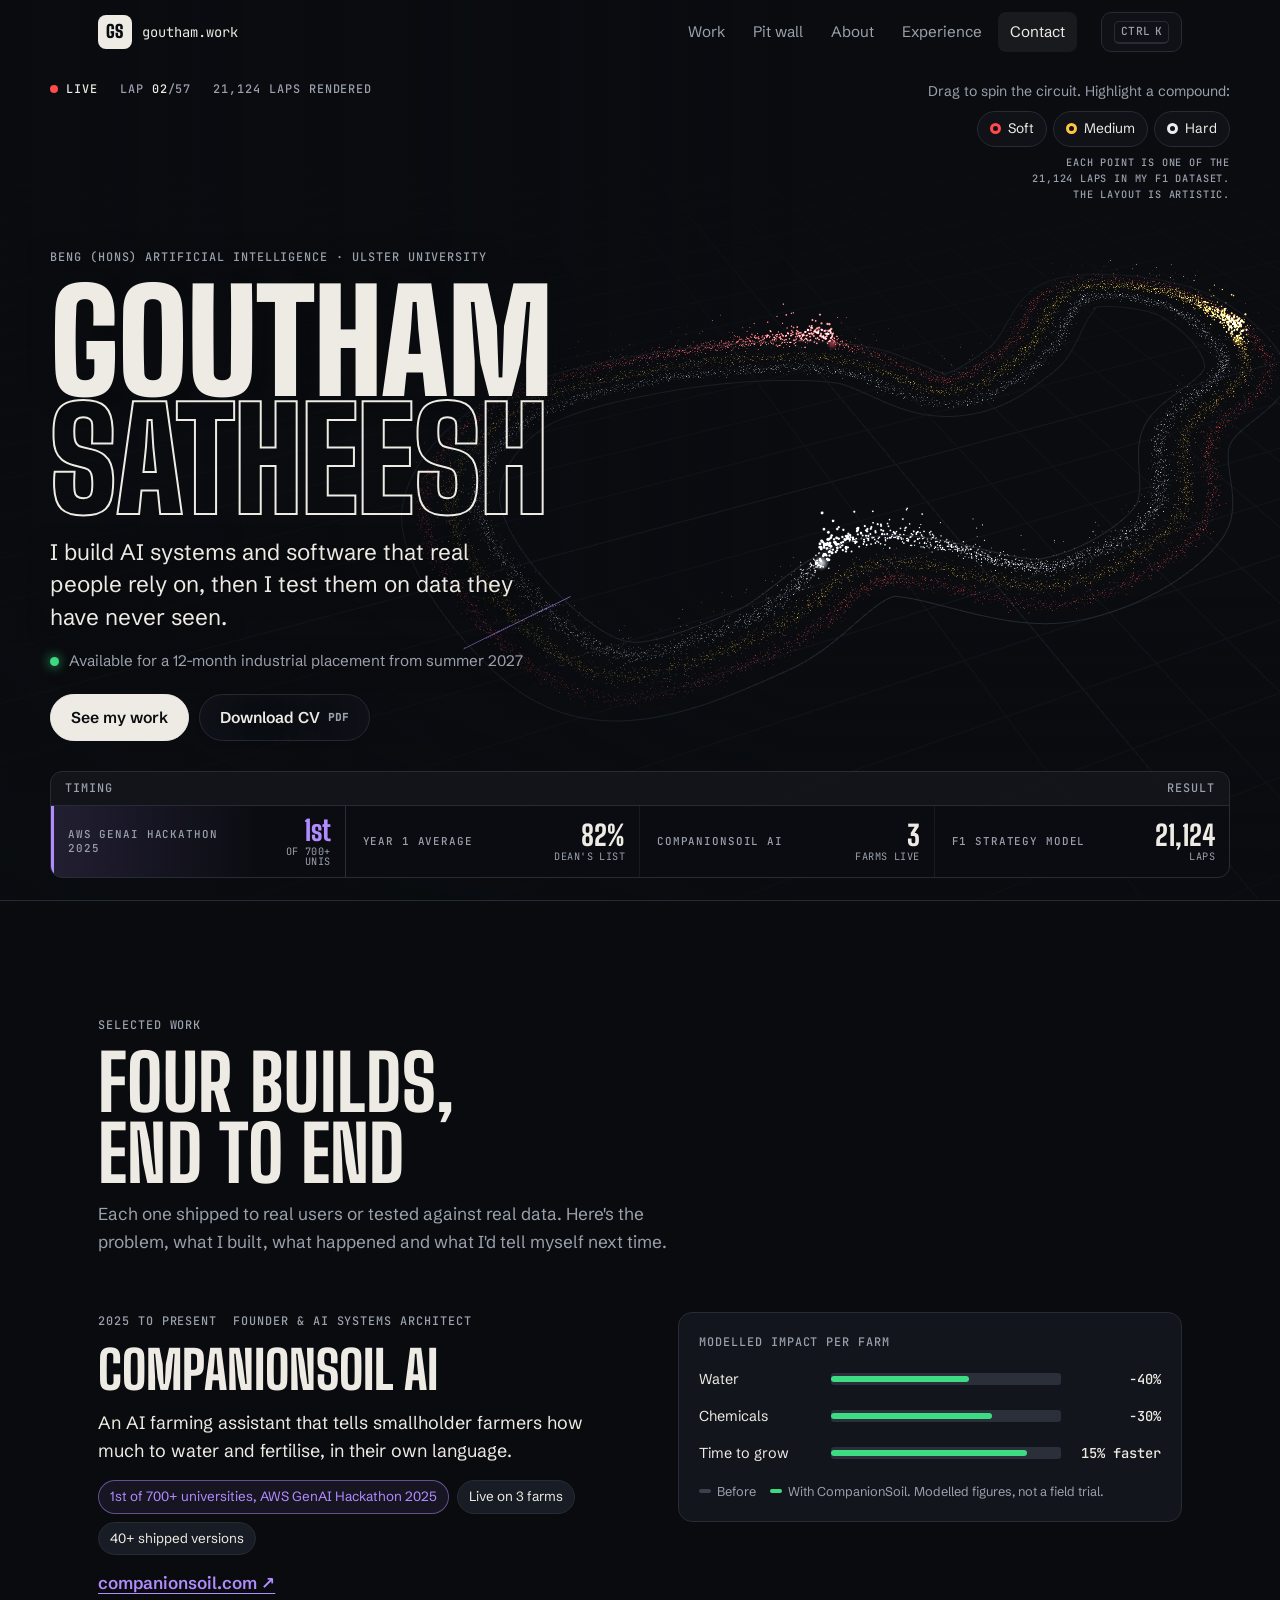
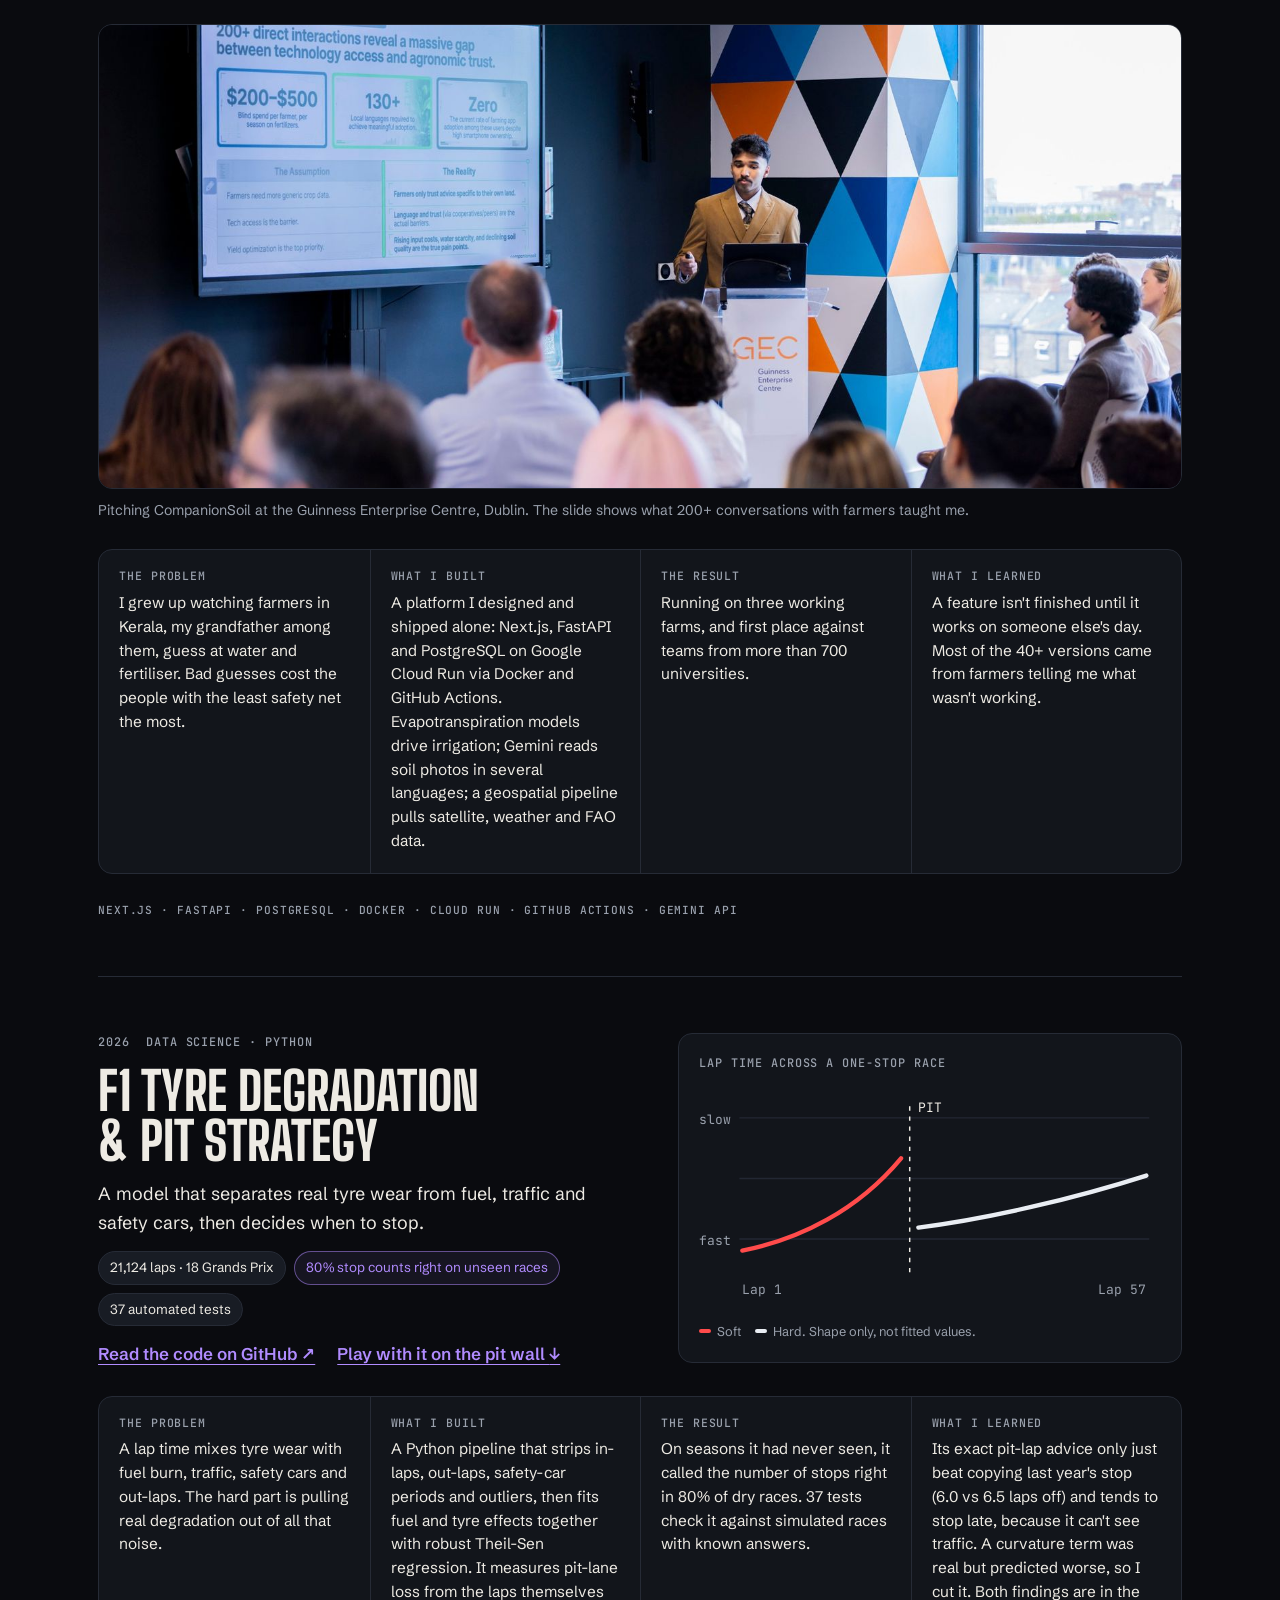
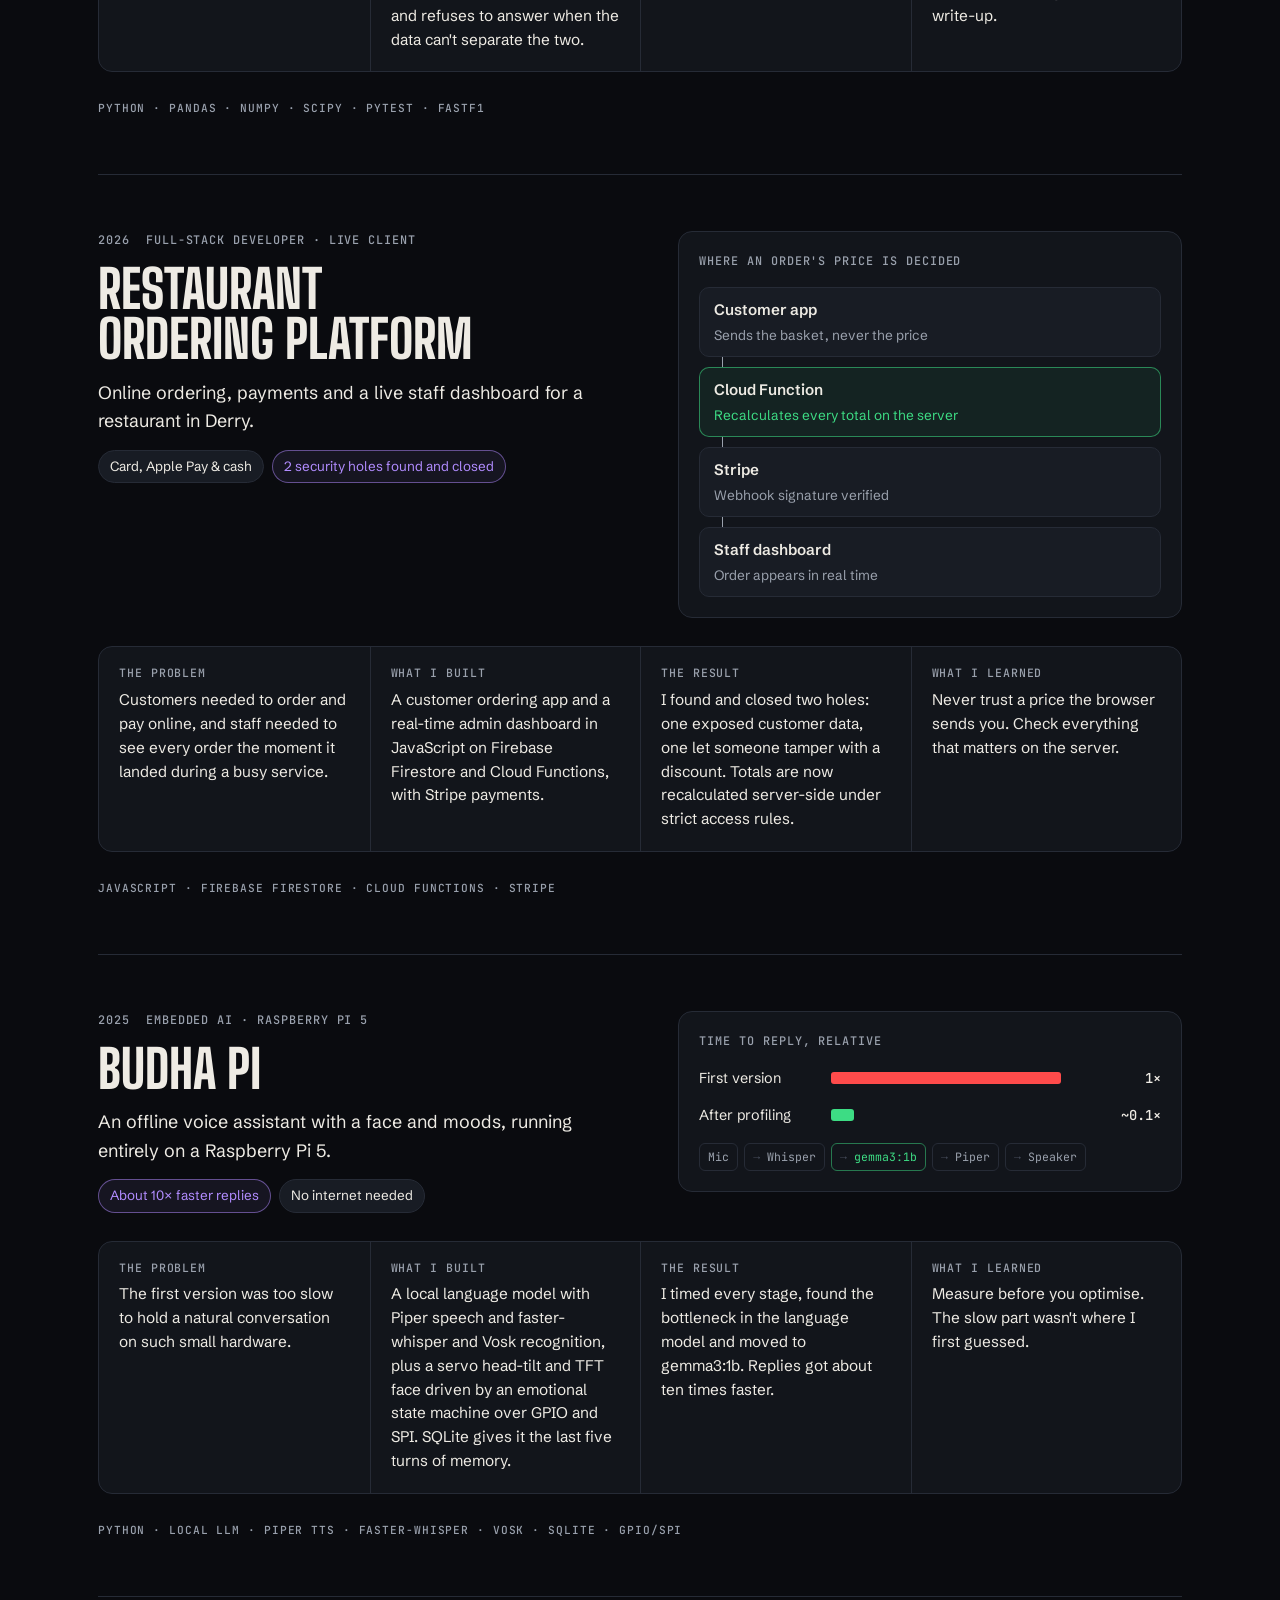
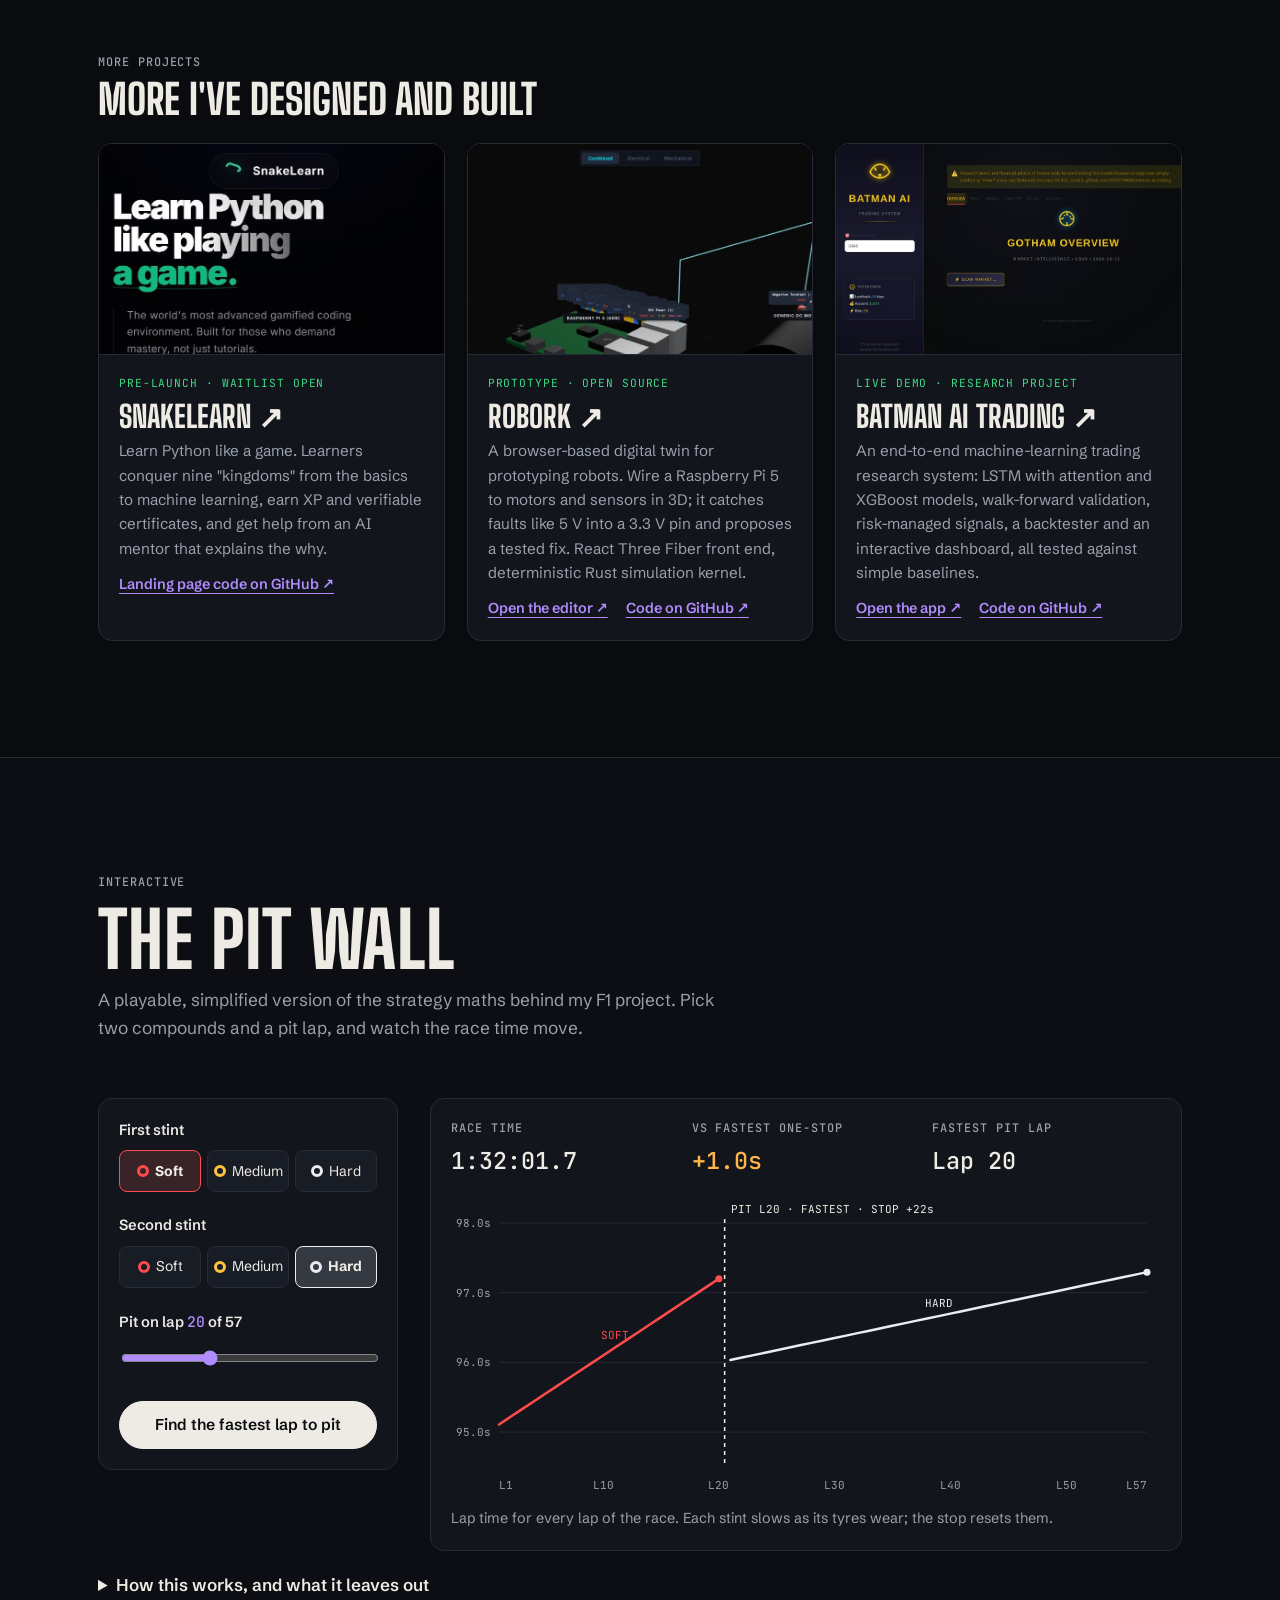
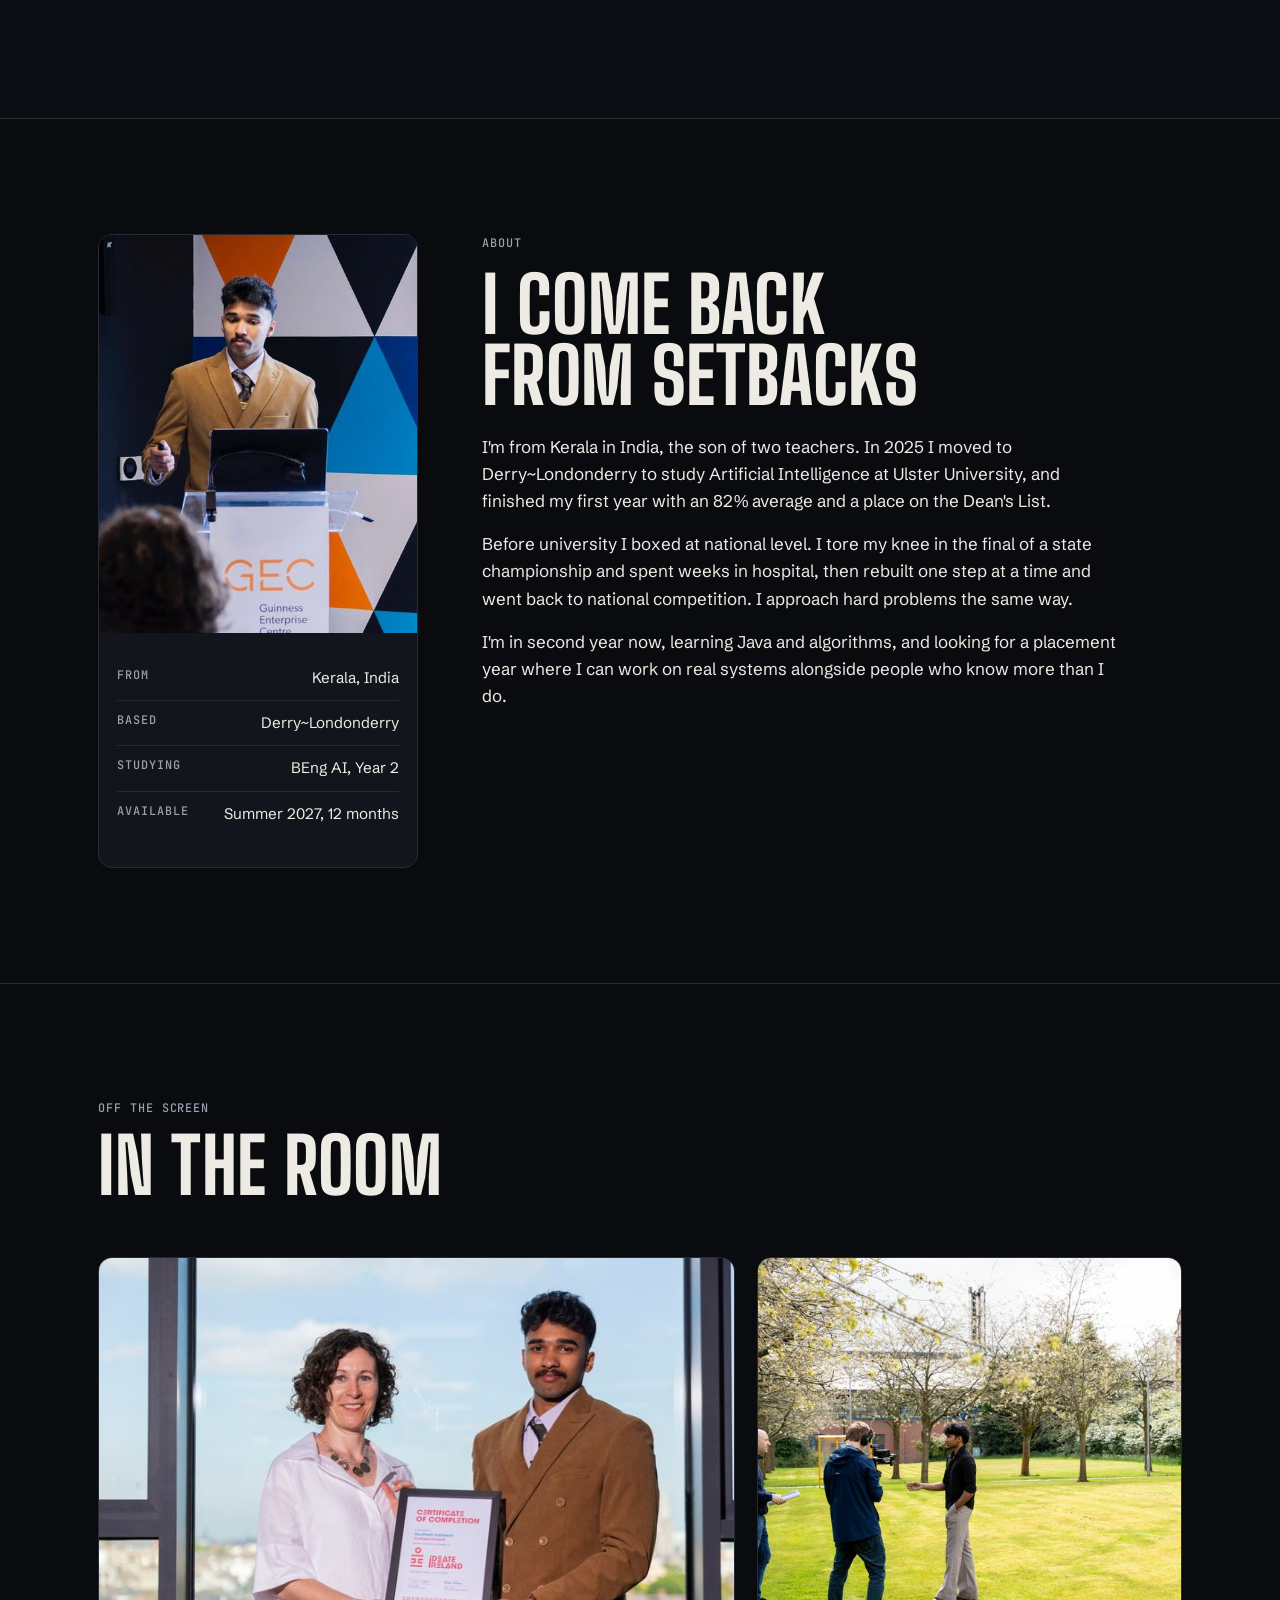
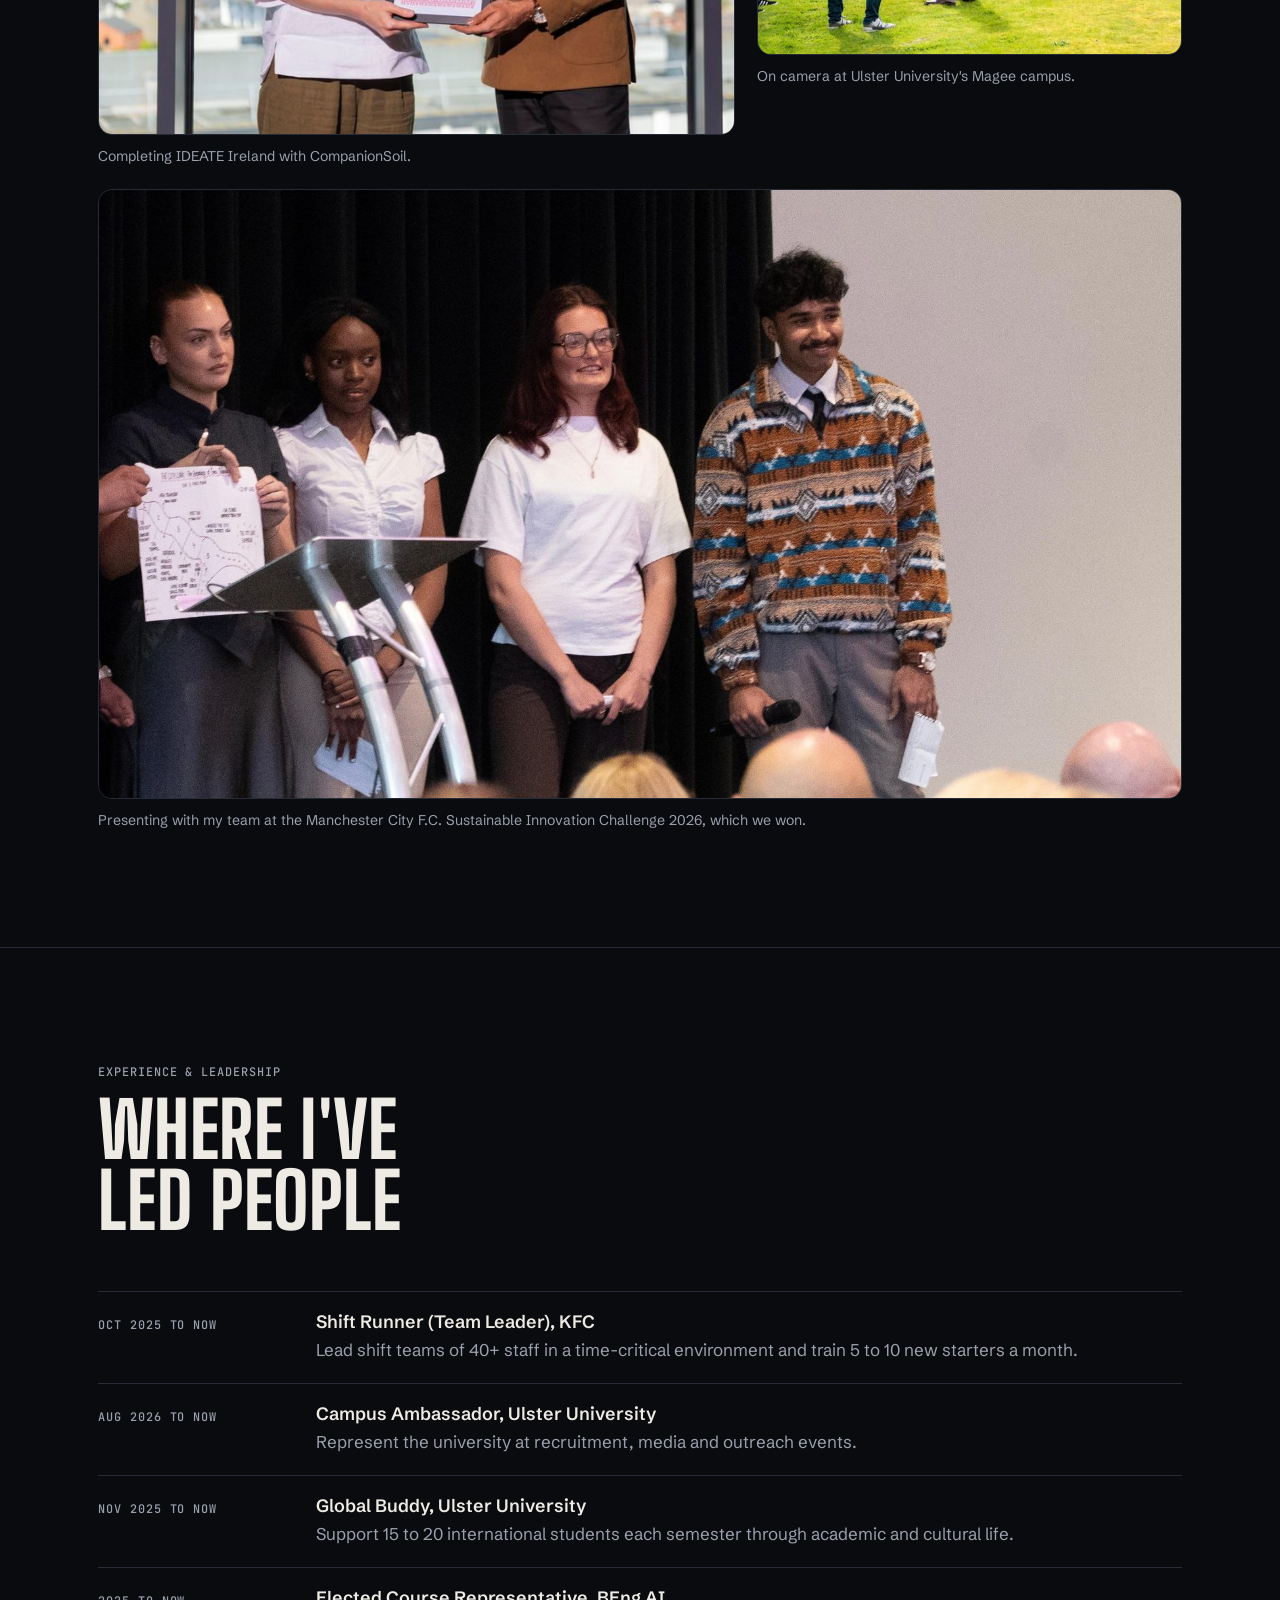
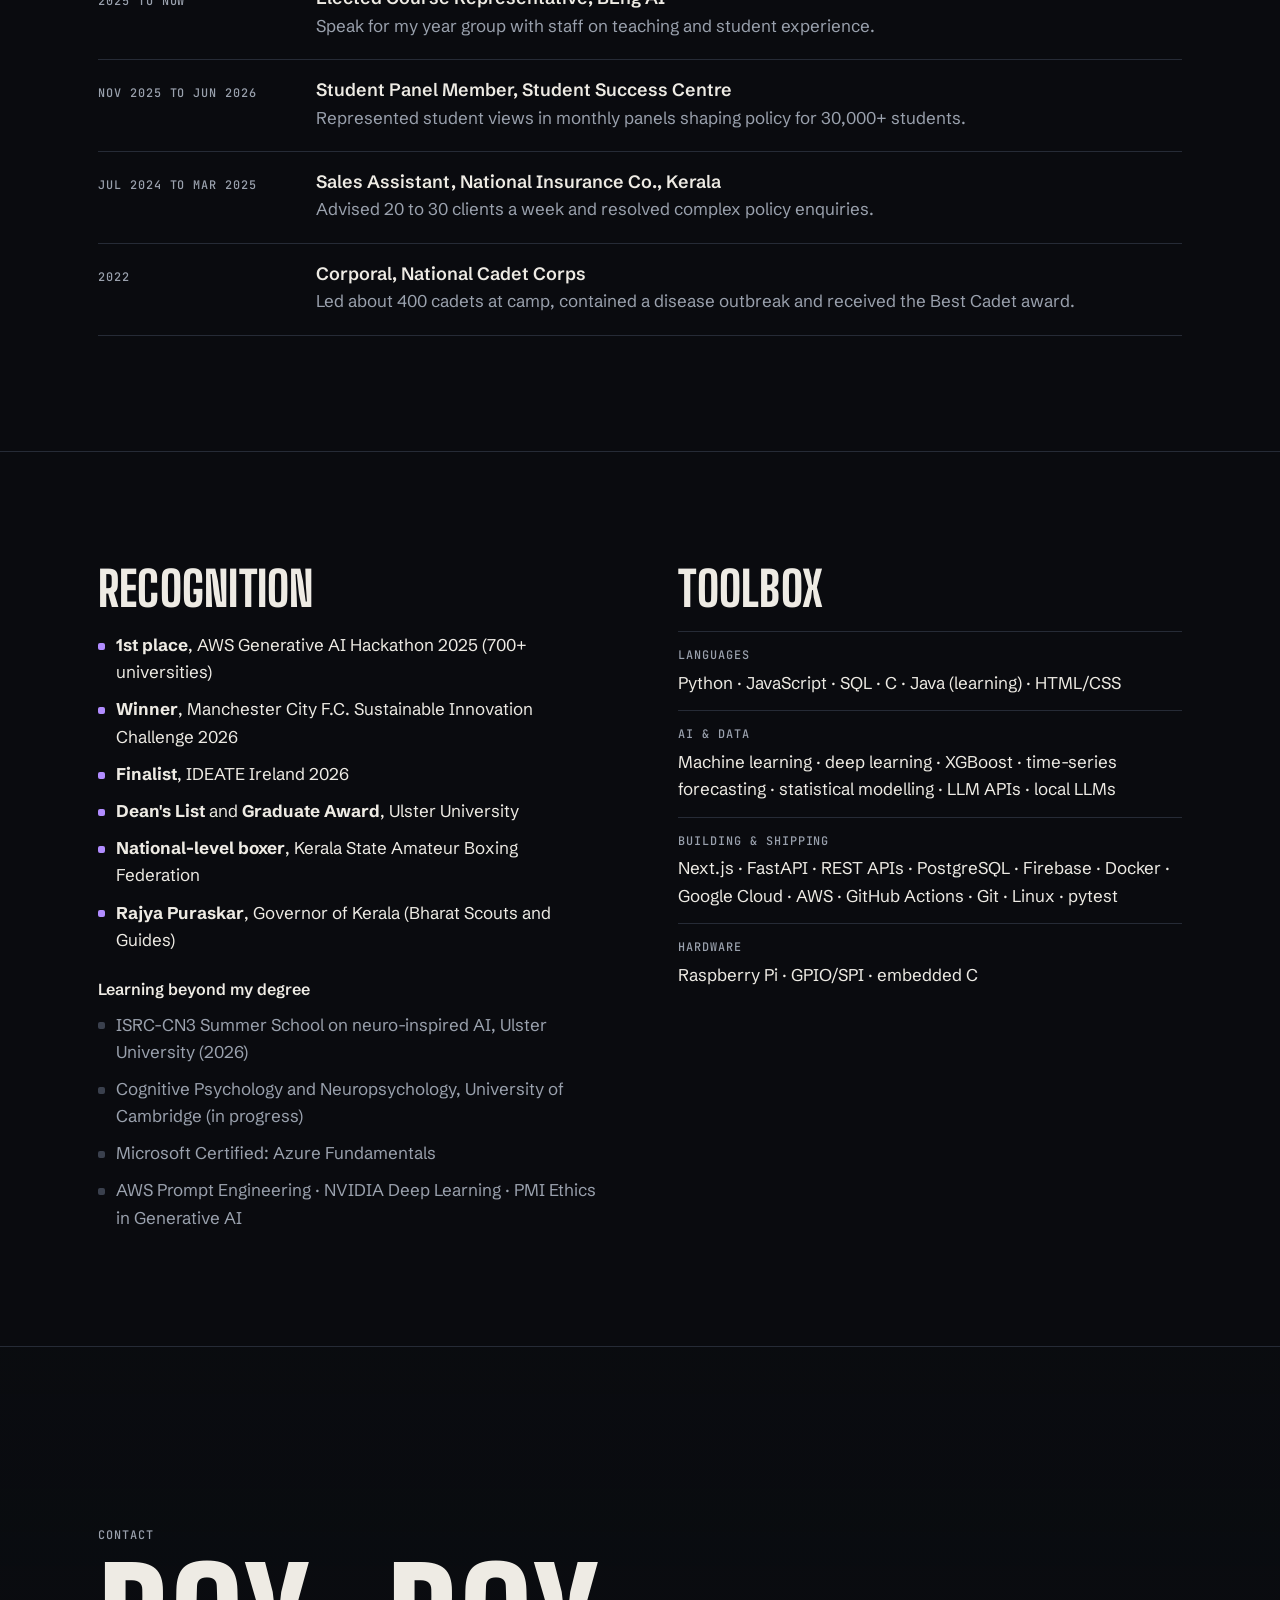
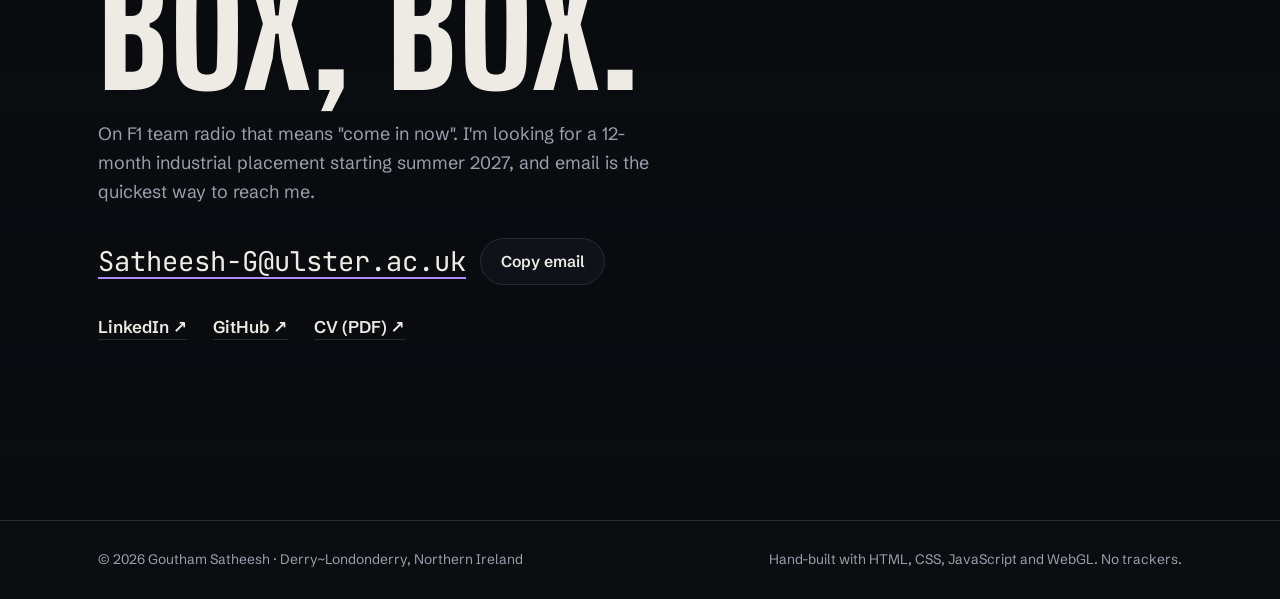
==== index.html @ da87abef "Add live Robork editor and trading app to projects" ====
<!doctype html>
<html lang="en-GB">
<head>
<meta charset="utf-8">
<meta name="viewport" content="width=device-width, initial-scale=1, viewport-fit=cover">
<title>Goutham Satheesh | AI and Software Engineering</title>
<meta name="description" content="Goutham Satheesh, BEng AI student at Ulster University. AI systems, data science and full-stack software that real people use. Seeking a 12-month placement from summer 2027.">
<link rel="canonical" href="https://goutham.work/">
<meta name="theme-color" content="#0a0c10">
<meta name="color-scheme" content="dark">
<meta property="og:type" content="website">
<meta property="og:url" content="https://goutham.work/">
<meta property="og:title" content="Goutham Satheesh | AI and Software Engineering">
<meta property="og:description" content="AI systems, data science and full-stack software that real people use. Seeking a 12-month placement from summer 2027.">
<meta property="og:image" content="https://goutham.work/assets/og.png">
<meta property="og:image:width" content="1200">
<meta property="og:image:height" content="630">
<meta name="twitter:card" content="summary_large_image">
<meta name="twitter:title" content="Goutham Satheesh | AI and Software Engineering">
<meta name="twitter:description" content="AI systems, data science and full-stack software that real people use.">
<meta name="twitter:image" content="https://goutham.work/assets/og.png">
<link rel="icon" href="assets/favicon.svg" type="image/svg+xml">
<link rel="apple-touch-icon" href="assets/apple-touch-icon.png">
<link rel="manifest" href="site.webmanifest">
<link rel="preload" href="fonts/big-shoulders-display-latin-wght-normal.woff2" as="font" type="font/woff2" crossorigin>
<link rel="preload" href="fonts/schibsted-grotesk-latin-wght-normal.woff2" as="font" type="font/woff2" crossorigin>
<link rel="stylesheet" href="css/styles.css">
<script type="application/ld+json">
{"@context":"https://schema.org","@type":"Person","name":"Goutham Satheesh","url":"https://goutham.work/","jobTitle":"BEng (Hons) Artificial Intelligence student","alumniOf":{"@type":"CollegeOrUniversity","name":"Ulster University"},"address":{"@type":"PostalAddress","addressLocality":"Derry~Londonderry","addressCountry":"GB"},"sameAs":["https://www.linkedin.com/in/gouthmn","https://github.com/GOUTHMNN"],"knowsAbout":["Artificial intelligence","Machine learning","Data science","Full-stack development","Python"]}
</script>
</head>
<body>
<a class="skip" href="#main">Skip to content</a>
<canvas id="scene" aria-hidden="true"></canvas>
<div class="nogl-bg" aria-hidden="true"></div>

<header class="bar" id="top">
  <div class="bar__inner">
    <a class="brand" href="#top" aria-label="Goutham Satheesh, back to top"><span class="brand__mark" aria-hidden="true">GS</span><span class="brand__name">goutham.work</span></a>
    <nav class="nav" aria-label="Sections">
      <a href="#work">Work</a>
      <a href="#pit-wall">Pit wall</a>
      <a href="#about">About</a>
      <a href="#experience">Experience</a>
      <a href="#contact">Contact</a>
    </nav>
    <button class="menu-btn" type="button" id="open-palette" aria-haspopup="dialog" aria-label="Open quick menu">
      <span class="kbd" aria-hidden="true"><span class="kbd__mod">Ctrl</span>K</span><span class="menu-btn__label">Menu</span>
    </button>
  </div>
</header>

<main id="main">

  <!-- ================= HERO ================= -->
  <section class="hero" aria-labelledby="hero-title">
    <div class="hud" aria-hidden="true">
      <span class="hud__live"><i></i>Live</span>
      <span>Lap <b id="hud-lap">01</b>/57</span>
      <span class="hud__wide">21,124 laps rendered</span>
    </div>

    <div class="hero__main">
      <p class="eyebrow">BEng (Hons) Artificial Intelligence · Ulster University</p>
      <h1 id="hero-title" class="hero__title"><span>Goutham</span><span>Satheesh</span></h1>
      <p class="hero__lede">I build AI systems and software that real people rely on, then I test them on data they have never seen.</p>
      <p class="status"><span class="status__dot" aria-hidden="true"></span>Available for a 12-month industrial placement from summer 2027</p>
      <div class="cta">
        <a class="btn btn--primary" href="#work">See my work</a>
        <a class="btn" href="cv/Goutham-Satheesh-CV.pdf" target="_blank" rel="noopener">Download CV <span class="btn__meta">PDF</span></a>
      </div>
    </div>

    <aside class="tower" aria-label="Key results">
      <p class="tower__head"><span>Timing</span><span>Result</span></p>
      <ol>
        <li class="is-fastest"><span class="tower__k">AWS GenAI Hackathon 2025</span><span class="tower__v">1st<small>of 700+ unis</small></span></li>
        <li><span class="tower__k">Year 1 average</span><span class="tower__v">82%<small>Dean's List</small></span></li>
        <li><span class="tower__k">CompanionSoil AI</span><span class="tower__v">3<small>farms live</small></span></li>
        <li><span class="tower__k">F1 strategy model</span><span class="tower__v">21,124<small>laps</small></span></li>
      </ol>
    </aside>

    <div class="legend">
      <p class="legend__hint"><span class="drag-hint">Drag to spin the circuit.</span> Highlight a compound:</p>
      <div class="legend__btns" role="group" aria-label="Highlight a tyre compound">
        <button type="button" class="lane lane--S" data-lane="0" aria-pressed="false">Soft</button>
        <button type="button" class="lane lane--M" data-lane="1" aria-pressed="false">Medium</button>
        <button type="button" class="lane lane--H" data-lane="2" aria-pressed="false">Hard</button>
      </div>
      <p class="legend__cap">Each point is one of the 21,124 laps in my F1 dataset. The layout is artistic.</p>
    </div>
  </section>

  <!-- ================= WORK ================= -->
  <section class="section" id="work" aria-labelledby="work-title">
    <div class="wrap">
      <header class="section__head">
        <p class="eyebrow">Selected work</p>
        <h2 id="work-title">Four builds, end to end</h2>
        <p class="section__intro">Each one shipped to real users or tested against real data. Here's the problem, what I built, what happened and what I'd tell myself next time.</p>
      </header>

      <!-- CompanionSoil -->
      <article class="project reveal" aria-labelledby="p1">
        <div class="project__lead">
          <p class="project__meta"><span>2025 to present</span><span>Founder &amp; AI systems architect</span></p>
          <h3 id="p1" class="project__title">CompanionSoil AI</h3>
          <p class="project__summary">An AI farming assistant that tells smallholder farmers how much to water and fertilise, in their own language.</p>
          <ul class="chips" aria-label="Highlights">
            <li class="chip chip--win">1st of 700+ universities, AWS GenAI Hackathon 2025</li>
            <li class="chip">Live on 3 farms</li>
            <li class="chip">40+ shipped versions</li>
          </ul>
          <p class="project__links"><a href="https://companionsoil.com" target="_blank" rel="noopener">companionsoil.com <span aria-hidden="true">↗</span></a></p>
        </div>
        <figure class="viz viz--impact">
          <figcaption class="viz__title">Modelled impact per farm</figcaption>
          <div class="bars">
            <div class="bars__row"><span class="bars__k">Water</span><span class="bars__track"><span class="bars__base"></span><span class="bars__val" style="--v:60%"></span></span><b>−40%</b></div>
            <div class="bars__row"><span class="bars__k">Chemicals</span><span class="bars__track"><span class="bars__base"></span><span class="bars__val" style="--v:70%"></span></span><b>−30%</b></div>
            <div class="bars__row"><span class="bars__k">Time to grow</span><span class="bars__track"><span class="bars__base"></span><span class="bars__val" style="--v:85%"></span></span><b>15% faster</b></div>
          </div>
          <p class="viz__note"><span class="key key--base"></span>Before <span class="key key--val"></span>With CompanionSoil. Modelled figures, not a field trial.</p>
        </figure>
        <figure class="photo photo--wide">
          <img src="img/pitch-1600.jpg" srcset="img/pitch-800.jpg 800w, img/pitch-1600.jpg 1600w" sizes="(max-width: 1180px) 100vw, 1100px" width="1600" height="1067" alt="Goutham presenting a CompanionSoil slide on farmer research to a seated audience." loading="lazy" decoding="async">
          <figcaption>Pitching CompanionSoil at the Guinness Enterprise Centre, Dublin. The slide shows what 200+ conversations with farmers taught me.</figcaption>
        </figure>
        <div class="case">
          <div><h4>The problem</h4><p>I grew up watching farmers in Kerala, my grandfather among them, guess at water and fertiliser. Bad guesses cost the people with the least safety net the most.</p></div>
          <div><h4>What I built</h4><p>A platform I designed and shipped alone: Next.js, FastAPI and PostgreSQL on Google Cloud Run via Docker and GitHub Actions. Evapotranspiration models drive irrigation; Gemini reads soil photos in several languages; a geospatial pipeline pulls satellite, weather and FAO data.</p></div>
          <div><h4>The result</h4><p>Running on three working farms, and first place against teams from more than 700 universities.</p></div>
          <div><h4>What I learned</h4><p>A feature isn't finished until it works on someone else's day. Most of the 40+ versions came from farmers telling me what wasn't working.</p></div>
        </div>
        <p class="tags">Next.js · FastAPI · PostgreSQL · Docker · Cloud Run · GitHub Actions · Gemini API</p>
      </article>

      <!-- F1 -->
      <article class="project reveal" aria-labelledby="p2">
        <div class="project__lead">
          <p class="project__meta"><span>2026</span><span>Data science · Python</span></p>
          <h3 id="p2" class="project__title">F1 tyre degradation &amp; pit strategy</h3>
          <p class="project__summary">A model that separates real tyre wear from fuel, traffic and safety cars, then decides when to stop.</p>
          <ul class="chips" aria-label="Highlights">
            <li class="chip">21,124 laps · 18 Grands Prix</li>
            <li class="chip chip--win">80% stop counts right on unseen races</li>
            <li class="chip">37 automated tests</li>
          </ul>
          <p class="project__links"><a href="https://github.com/GOUTHMNN/f1-tyre-strategy" target="_blank" rel="noopener">Read the code on GitHub <span aria-hidden="true">↗</span></a><a href="#pit-wall">Play with it on the pit wall <span aria-hidden="true">↓</span></a></p>
        </div>
        <figure class="viz viz--deg">
          <figcaption class="viz__title">Lap time across a one-stop race</figcaption>
          <svg viewBox="0 0 320 150" role="img" aria-label="Lap times rise as tyres wear, drop at the pit stop, then rise again more slowly on the harder tyre.">
            <g class="g"><line x1="28" x2="312" y1="20" y2="20"/><line x1="28" x2="312" y1="62" y2="62"/><line x1="28" x2="312" y1="104" y2="104"/></g>
            <text class="t" x="22" y="24" text-anchor="end">slow</text><text class="t" x="22" y="108" text-anchor="end">fast</text>
            <path class="s1" d="M30 112 C 70 104, 110 84, 140 48"/>
            <line class="pit" x1="146" x2="146" y1="12" y2="128"/>
            <text class="t t--pit" x="152" y="16">PIT</text>
            <path class="s2" d="M152 96 C 200 90, 260 76, 310 60"/>
            <text class="t" x="30" y="142">Lap 1</text><text class="t" x="310" y="142" text-anchor="end">Lap 57</text>
          </svg>
          <p class="viz__note"><span class="key key--soft"></span>Soft <span class="key key--hard"></span>Hard. Shape only, not fitted values.</p>
        </figure>
        <div class="case">
          <div><h4>The problem</h4><p>A lap time mixes tyre wear with fuel burn, traffic, safety cars and out-laps. The hard part is pulling real degradation out of all that noise.</p></div>
          <div><h4>What I built</h4><p>A Python pipeline that strips in-laps, out-laps, safety-car periods and outliers, then fits fuel and tyre effects together with robust Theil-Sen regression. It measures pit-lane loss from the laps themselves and refuses to answer when the data can't separate the two.</p></div>
          <div><h4>The result</h4><p>On seasons it had never seen, it called the number of stops right in 80% of dry races. 37 tests check it against simulated races with known answers.</p></div>
          <div><h4>What I learned</h4><p>Its exact pit-lap advice only just beat copying last year's stop (6.0 vs 6.5 laps off) and tends to stop late, because it can't see traffic. A curvature term was real but predicted worse, so I cut it. Both findings are in the write-up.</p></div>
        </div>
        <p class="tags">Python · pandas · NumPy · SciPy · pytest · FastF1</p>
      </article>

      <!-- Restaurant -->
      <article class="project reveal" aria-labelledby="p3">
        <div class="project__lead">
          <p class="project__meta"><span>2026</span><span>Full-stack developer · live client</span></p>
          <h3 id="p3" class="project__title">Restaurant ordering platform</h3>
          <p class="project__summary">Online ordering, payments and a live staff dashboard for a restaurant in Derry.</p>
          <ul class="chips" aria-label="Highlights">
            <li class="chip">Card, Apple Pay &amp; cash</li>
            <li class="chip chip--win">2 security holes found and closed</li>
          </ul>
        </div>
        <figure class="viz viz--flow">
          <figcaption class="viz__title">Where an order's price is decided</figcaption>
          <ol class="flow">
            <li><b>Customer app</b><span>Sends the basket, never the price</span></li>
            <li class="is-key"><b>Cloud Function</b><span>Recalculates every total on the server</span></li>
            <li><b>Stripe</b><span>Webhook signature verified</span></li>
            <li><b>Staff dashboard</b><span>Order appears in real time</span></li>
          </ol>
        </figure>
        <div class="case">
          <div><h4>The problem</h4><p>Customers needed to order and pay online, and staff needed to see every order the moment it landed during a busy service.</p></div>
          <div><h4>What I built</h4><p>A customer ordering app and a real-time admin dashboard in JavaScript on Firebase Firestore and Cloud Functions, with Stripe payments.</p></div>
          <div><h4>The result</h4><p>I found and closed two holes: one exposed customer data, one let someone tamper with a discount. Totals are now recalculated server-side under strict access rules.</p></div>
          <div><h4>What I learned</h4><p>Never trust a price the browser sends you. Check everything that matters on the server.</p></div>
        </div>
        <p class="tags">JavaScript · Firebase Firestore · Cloud Functions · Stripe</p>
      </article>

      <!-- Budha PI -->
      <article class="project reveal" aria-labelledby="p4">
        <div class="project__lead">
          <p class="project__meta"><span>2025</span><span>Embedded AI · Raspberry Pi 5</span></p>
          <h3 id="p4" class="project__title">Budha PI</h3>
          <p class="project__summary">An offline voice assistant with a face and moods, running entirely on a Raspberry Pi 5.</p>
          <ul class="chips" aria-label="Highlights">
            <li class="chip chip--win">About 10× faster replies</li>
            <li class="chip">No internet needed</li>
          </ul>
        </div>
        <figure class="viz viz--speed">
          <figcaption class="viz__title">Time to reply, relative</figcaption>
          <div class="bars">
            <div class="bars__row"><span class="bars__k">First version</span><span class="bars__track"><span class="bars__val bars__val--slow" style="--v:100%"></span></span><b>1×</b></div>
            <div class="bars__row"><span class="bars__k">After profiling</span><span class="bars__track"><span class="bars__val" style="--v:10%"></span></span><b>~0.1×</b></div>
          </div>
          <p class="pipe" aria-label="Pipeline"><span>Mic</span><span>Whisper</span><span class="is-key">gemma3:1b</span><span>Piper</span><span>Speaker</span></p>
        </figure>
        <div class="case">
          <div><h4>The problem</h4><p>The first version was too slow to hold a natural conversation on such small hardware.</p></div>
          <div><h4>What I built</h4><p>A local language model with Piper speech and faster-whisper and Vosk recognition, plus a servo head-tilt and TFT face driven by an emotional state machine over GPIO and SPI. SQLite gives it the last five turns of memory.</p></div>
          <div><h4>The result</h4><p>I timed every stage, found the bottleneck in the language model and moved to gemma3:1b. Replies got about ten times faster.</p></div>
          <div><h4>What I learned</h4><p>Measure before you optimise. The slow part wasn't where I first guessed.</p></div>
        </div>
        <p class="tags">Python · local LLM · Piper TTS · faster-whisper · Vosk · SQLite · GPIO/SPI</p>
      </article>

      <div class="more">
        <header class="more__head">
          <p class="eyebrow">More projects</p>
          <h3 class="more__title">More I've designed and built</h3>
        </header>
        <div class="more__grid">
          <div class="product reveal">
            <span class="product__shot"><img src="img/snakelearn.jpg" width="750" height="870" alt="SnakeLearn landing page: Learn Python like playing a game." loading="lazy" decoding="async"></span>
            <span class="product__body">
              <span class="product__status">Pre-launch · waitlist open</span>
              <a class="product__name" href="https://www.snakelearn.com/" target="_blank" rel="noopener">SnakeLearn <span aria-hidden="true">↗</span></a>
              <span class="product__text">Learn Python like a game. Learners conquer nine "kingdoms" from the basics to machine learning, earn XP and verifiable certificates, and get help from an AI mentor that explains the why.</span>
              <a class="product__code" href="https://github.com/GOUTHMNN/snake-learn-landing" target="_blank" rel="noopener">Landing page code on GitHub <span aria-hidden="true">↗</span></a>
            </span>
          </div>
          <div class="product reveal">
            <span class="product__shot"><img src="img/robork.jpg" width="750" height="754" alt="Robork editor: a Raspberry Pi 5 model wired to a DC motor in a 3D workspace." loading="lazy" decoding="async"></span>
            <span class="product__body">
              <span class="product__status">Prototype · open source</span>
              <a class="product__name" href="https://robork.goutham.work" target="_blank" rel="noopener">Robork <span aria-hidden="true">↗</span></a>
              <span class="product__text">A browser-based digital twin for prototyping robots. Wire a Raspberry Pi 5 to motors and sensors in 3D; it catches faults like 5&nbsp;V into a 3.3&nbsp;V pin and proposes a tested fix. React Three Fiber front end, deterministic Rust simulation kernel.</span>
              <span class="product__links"><a class="product__code" href="https://robork.goutham.work" target="_blank" rel="noopener">Open the editor <span aria-hidden="true">↗</span></a><a class="product__code" href="https://github.com/GOUTHMNN/robork" target="_blank" rel="noopener">Code on GitHub <span aria-hidden="true">↗</span></a></span>
            </span>
          </div>
          <div class="product reveal">
            <span class="product__shot"><img src="img/trading.jpg" width="900" height="506" alt="Batman AI trading dashboard with tabs for overview, training, signals, backtest and a stock scanner." loading="lazy" decoding="async"></span>
            <span class="product__body">
              <span class="product__status">Live demo · research project</span>
              <a class="product__name" href="https://batman-ai-trading.streamlit.app" target="_blank" rel="noopener">Batman AI Trading <span aria-hidden="true">↗</span></a>
              <span class="product__text">An end-to-end machine-learning trading research system: LSTM with attention and XGBoost models, walk-forward validation, risk-managed signals, a backtester and an interactive dashboard, all tested against simple baselines.</span>
              <span class="product__links"><a class="product__code" href="https://batman-ai-trading.streamlit.app" target="_blank" rel="noopener">Open the app <span aria-hidden="true">↗</span></a><a class="product__code" href="https://github.com/GOUTHMNN/batman-ai-trading" target="_blank" rel="noopener">Code on GitHub <span aria-hidden="true">↗</span></a></span>
            </span>
          </div>
        </div>
      </div>
    </div>
  </section>

  <!-- ================= PIT WALL ================= -->
  <section class="section section--pit" id="pit-wall" aria-labelledby="pit-title">
    <div class="wrap">
      <header class="section__head">
        <p class="eyebrow">Interactive</p>
        <h2 id="pit-title">The pit wall</h2>
        <p class="section__intro">A playable, simplified version of the strategy maths behind my F1 project. Pick two compounds and a pit lap, and watch the race time move.</p>
      </header>

      <div class="pit">
        <form class="pit__controls" id="pit-form" aria-label="Strategy controls" novalidate>
          <fieldset class="seg">
            <legend>First stint</legend>
            <div class="seg__opts">
              <input type="radio" name="c1" id="c1-S" value="S" checked><label for="c1-S" class="cmp cmp--S">Soft</label>
              <input type="radio" name="c1" id="c1-M" value="M"><label for="c1-M" class="cmp cmp--M">Medium</label>
              <input type="radio" name="c1" id="c1-H" value="H"><label for="c1-H" class="cmp cmp--H">Hard</label>
            </div>
          </fieldset>
          <fieldset class="seg">
            <legend>Second stint</legend>
            <div class="seg__opts">
              <input type="radio" name="c2" id="c2-S" value="S"><label for="c2-S" class="cmp cmp--S">Soft</label>
              <input type="radio" name="c2" id="c2-M" value="M"><label for="c2-M" class="cmp cmp--M">Medium</label>
              <input type="radio" name="c2" id="c2-H" value="H" checked><label for="c2-H" class="cmp cmp--H">Hard</label>
            </div>
          </fieldset>
          <div class="slider">
            <label for="pit-lap">Pit on lap <output id="pit-lap-out" for="pit-lap">20</output> of <span id="race-laps">57</span></label>
            <input type="range" id="pit-lap" min="2" max="56" value="20" step="1">
          </div>
          <button class="btn btn--primary" type="button" id="pit-optimise">Find the fastest lap to pit</button>
        </form>

        <div class="pit__board">
          <div class="readout" aria-live="polite" id="pit-readout">
            <div class="readout__item"><span class="readout__label">Race time</span><span class="readout__val" id="r-total">-</span></div>
            <div class="readout__item"><span class="readout__label">Vs fastest one-stop</span><span class="readout__val" id="r-delta">-</span></div>
            <div class="readout__item"><span class="readout__label">Fastest pit lap</span><span class="readout__val" id="r-best">-</span></div>
          </div>
          <p class="rule-note" id="pit-rule" hidden>F1 rules require two different dry compounds in a race. Pick a different tyre for one of the stints.</p>
          <div class="chart" role="img" aria-labelledby="chart-cap">
            <svg id="pit-chart" viewBox="0 0 640 280" preserveAspectRatio="none"></svg>
          </div>
          <p class="chart__cap" id="chart-cap">Lap time for every lap of the race. Each stint slows as its tyres wear; the stop resets them.</p>
        </div>
      </div>

      <details class="method">
        <summary>How this works, and what it leaves out</summary>
        <div class="method__body">
          <p>Each lap time is a base pace plus the compound's pace offset plus its wear rate multiplied by the tyre's age. A stop adds a fixed pit-lane loss. The simulator tries every pit lap and finds the fastest.</p>
          <p>Fuel burn is left out because it slows every strategy equally, so it cancels when comparing them. Wear is a straight line: in my real model a curved term tested significant but predicted worse, so I kept it linear.</p>
          <p class="method__warn">These numbers are illustrative, chosen to behave like a typical dry race. They are not fitted values from my model, and real strategy also depends on traffic and safety cars.</p>
        </div>
      </details>
    </div>
  </section>

  <!-- ================= ABOUT ================= -->
  <section class="section" id="about" aria-labelledby="about-title">
    <div class="wrap about">
      <aside class="card reveal" aria-label="Quick facts">
        <img class="card__photo" src="img/profile-900.jpg" srcset="img/profile-480.jpg 480w, img/profile-900.jpg 900w" sizes="(max-width: 820px) 100vw, 320px" width="900" height="1125" alt="Goutham presenting at a podium at the Guinness Enterprise Centre." loading="lazy" decoding="async">
        <dl class="card__facts">
          <div><dt>From</dt><dd>Kerala, India</dd></div>
          <div><dt>Based</dt><dd>Derry~Londonderry</dd></div>
          <div><dt>Studying</dt><dd>BEng AI, Year 2</dd></div>
          <div><dt>Available</dt><dd>Summer 2027, 12 months</dd></div>
        </dl>
      </aside>
      <div class="about__text">
        <p class="eyebrow">About</p>
        <h2 id="about-title">I come back from setbacks</h2>
        <p>I'm from Kerala in India, the son of two teachers. In 2025 I moved to Derry~Londonderry to study Artificial Intelligence at Ulster University, and finished my first year with an 82% average and a place on the Dean's List.</p>
        <p>Before university I boxed at national level. I tore my knee in the final of a state championship and spent weeks in hospital, then rebuilt one step at a time and went back to national competition. I approach hard problems the same way.</p>
        <p>I'm in second year now, learning Java and algorithms, and looking for a placement year where I can work on real systems alongside people who know more than I do.</p>
      </div>
    </div>
  </section>

  <!-- ================= OFF THE SCREEN ================= -->
  <section class="section" id="moments" aria-labelledby="moments-title">
    <div class="wrap">
      <header class="section__head">
        <p class="eyebrow">Off the screen</p>
        <h2 id="moments-title">In the room</h2>
      </header>
      <div class="gallery">
        <figure class="photo photo--a reveal">
          <img src="img/ideate-1600.jpg" srcset="img/ideate-800.jpg 800w, img/ideate-1600.jpg 1600w" sizes="(max-width: 820px) 100vw, 60vw" width="1600" height="1067" alt="Goutham receiving an IDEATE Ireland certificate of completion for CompanionSoil." loading="lazy" decoding="async">
          <figcaption>Completing IDEATE Ireland with CompanionSoil.</figcaption>
        </figure>
        <figure class="photo photo--b reveal">
          <img src="img/filming-1600.jpg" srcset="img/filming-800.jpg 800w, img/filming-1600.jpg 1600w" sizes="(max-width: 820px) 100vw, 40vw" width="1600" height="1067" alt="Goutham being filmed for an interview on the lawn at Ulster University's Magee campus." loading="lazy" decoding="async">
          <figcaption>On camera at Ulster University's Magee campus.</figcaption>
        </figure>
        <figure class="photo photo--c reveal">
          <img src="img/mancity-1600.jpg" srcset="img/mancity-800.jpg 800w, img/mancity-1600.jpg 1600w" sizes="(max-width: 1180px) 100vw, 1100px" width="1600" height="900" alt="Goutham on stage with his teammates, holding a microphone, presenting to an audience." loading="lazy" decoding="async">
          <figcaption>Presenting with my team at the Manchester City F.C. Sustainable Innovation Challenge 2026, which we won.</figcaption>
        </figure>
      </div>
    </div>
  </section>

  <!-- ================= EXPERIENCE ================= -->
  <section class="section" id="experience" aria-labelledby="exp-title">
    <div class="wrap">
      <header class="section__head">
        <p class="eyebrow">Experience &amp; leadership</p>
        <h2 id="exp-title">Where I've led people</h2>
      </header>
      <ol class="timeline">
        <li class="reveal"><span class="timeline__when">Oct 2025 to now</span><div><h3>Shift Runner (Team Leader), KFC</h3><p>Lead shift teams of 40+ staff in a time-critical environment and train 5 to 10 new starters a month.</p></div></li>
        <li class="reveal"><span class="timeline__when">Aug 2026 to now</span><div><h3>Campus Ambassador, Ulster University</h3><p>Represent the university at recruitment, media and outreach events.</p></div></li>
        <li class="reveal"><span class="timeline__when">Nov 2025 to now</span><div><h3>Global Buddy, Ulster University</h3><p>Support 15 to 20 international students each semester through academic and cultural life.</p></div></li>
        <li class="reveal"><span class="timeline__when">2025 to now</span><div><h3>Elected Course Representative, BEng AI</h3><p>Speak for my year group with staff on teaching and student experience.</p></div></li>
        <li class="reveal"><span class="timeline__when">Nov 2025 to Jun 2026</span><div><h3>Student Panel Member, Student Success Centre</h3><p>Represented student views in monthly panels shaping policy for 30,000+ students.</p></div></li>
        <li class="reveal"><span class="timeline__when">Jul 2024 to Mar 2025</span><div><h3>Sales Assistant, National Insurance Co., Kerala</h3><p>Advised 20 to 30 clients a week and resolved complex policy enquiries.</p></div></li>
        <li class="reveal"><span class="timeline__when">2022</span><div><h3>Corporal, National Cadet Corps</h3><p>Led about 400 cadets at camp, contained a disease outbreak and received the Best Cadet award.</p></div></li>
      </ol>
    </div>
  </section>

  <!-- ================= RECOGNITION + TOOLBOX ================= -->
  <section class="section" aria-label="Recognition and skills">
    <div class="wrap split">
      <div class="reveal">
        <h2>Recognition</h2>
        <ul class="list">
          <li><strong>1st place</strong>, AWS Generative AI Hackathon 2025 (700+ universities)</li>
          <li><strong>Winner</strong>, Manchester City F.C. Sustainable Innovation Challenge 2026</li>
          <li><strong>Finalist</strong>, IDEATE Ireland 2026</li>
          <li><strong>Dean's List</strong> and <strong>Graduate Award</strong>, Ulster University</li>
          <li><strong>National-level boxer</strong>, Kerala State Amateur Boxing Federation</li>
          <li><strong>Rajya Puraskar</strong>, Governor of Kerala (Bharat Scouts and Guides)</li>
        </ul>
        <h3 class="sub">Learning beyond my degree</h3>
        <ul class="list list--quiet">
          <li>ISRC-CN3 Summer School on neuro-inspired AI, Ulster University (2026)</li>
          <li>Cognitive Psychology and Neuropsychology, University of Cambridge (in progress)</li>
          <li>Microsoft Certified: Azure Fundamentals</li>
          <li>AWS Prompt Engineering · NVIDIA Deep Learning · PMI Ethics in Generative AI</li>
        </ul>
      </div>
      <div class="reveal">
        <h2>Toolbox</h2>
        <dl class="tools">
          <div><dt>Languages</dt><dd>Python · JavaScript · SQL · C · Java (learning) · HTML/CSS</dd></div>
          <div><dt>AI &amp; data</dt><dd>Machine learning · deep learning · XGBoost · time-series forecasting · statistical modelling · LLM APIs · local LLMs</dd></div>
          <div><dt>Building &amp; shipping</dt><dd>Next.js · FastAPI · REST APIs · PostgreSQL · Firebase · Docker · Google Cloud · AWS · GitHub Actions · Git · Linux · pytest</dd></div>
          <div><dt>Hardware</dt><dd>Raspberry Pi · GPIO/SPI · embedded C</dd></div>
        </dl>
      </div>
    </div>
  </section>

  <!-- ================= CONTACT ================= -->
  <section class="section section--contact" id="contact" aria-labelledby="contact-title">
    <div class="wrap">
      <p class="eyebrow">Contact</p>
      <h2 id="contact-title" class="contact__title">Box, box.</h2>
      <p class="contact__lede">On F1 team radio that means "come in now". I'm looking for a 12-month industrial placement starting summer 2027, and email is the quickest way to reach me.</p>
      <div class="contact__email">
        <a href="mailto:Satheesh-G@ulster.ac.uk" id="email-link">Satheesh-G@ulster.ac.uk</a>
        <button class="btn" type="button" id="copy-email">Copy email</button>
        <span class="toast" id="copy-toast" role="status" aria-live="polite"></span>
      </div>
      <ul class="contact__links">
        <li><a href="https://www.linkedin.com/in/gouthmn" target="_blank" rel="noopener">LinkedIn <span aria-hidden="true">↗</span></a></li>
        <li><a href="https://github.com/GOUTHMNN" target="_blank" rel="noopener">GitHub <span aria-hidden="true">↗</span></a></li>
        <li><a href="cv/Goutham-Satheesh-CV.pdf" target="_blank" rel="noopener">CV (PDF) <span aria-hidden="true">↗</span></a></li>
      </ul>
    </div>
  </section>
</main>

<footer class="foot">
  <div class="wrap foot__inner">
    <p>© <span id="year">2026</span> Goutham Satheesh · Derry~Londonderry, Northern Ireland</p>
    <p>Hand-built with HTML, CSS, JavaScript and WebGL. No trackers.</p>
  </div>
</footer>

<dialog class="palette" id="palette" aria-label="Quick menu">
  <div class="palette__box">
    <label class="sr-only" for="palette-input">Search the quick menu</label>
    <input id="palette-input" class="palette__input" type="text" placeholder="Jump to a section or run an action…" autocomplete="off" role="combobox" aria-expanded="true" aria-controls="palette-list" aria-autocomplete="list">
    <ul class="palette__list" id="palette-list" role="listbox" aria-label="Results"></ul>
    <p class="palette__hint"><span class="kbd">↑</span><span class="kbd">↓</span> to move · <span class="kbd">Enter</span> to choose · <span class="kbd">Esc</span> to close</p>
  </div>
</dialog>

<script src="js/vendor/three.min.js" defer></script>
<script src="js/scene.js" defer></script>
<script src="js/pitwall.js" defer></script>
<script src="js/main.js" defer></script>
</body>
</html>
---- css/styles.css ----
/* goutham.work, night-race edition.
   Layout: a fixed WebGL circuit behind everything; the hero floats over it like a
   broadcast graphic, then content panels scroll over a dimmed track.
   One deliberate dark look, so there is no light theme. */
@font-face { font-family: "Big Shoulders Display"; src: url("../fonts/big-shoulders-display-latin-wght-normal.woff2") format("woff2"); font-weight: 100 900; font-display: swap; }
@font-face { font-family: "Schibsted Grotesk"; src: url("../fonts/schibsted-grotesk-latin-wght-normal.woff2") format("woff2"); font-weight: 400 900; font-display: swap; }
@font-face { font-family: "JetBrains Mono"; src: url("../fonts/jetbrains-mono-latin-400-normal.woff2") format("woff2"); font-weight: 400; font-display: swap; }
@font-face { font-family: "JetBrains Mono"; src: url("../fonts/jetbrains-mono-latin-500-normal.woff2") format("woff2"); font-weight: 500; font-display: swap; }

:root {
  --asphalt: #0a0c10;      /* page */
  --panel: #12151b;        /* raised surfaces */
  --panel-2: #181c24;
  --line: #262b36;
  --ink: #eeebe4;          /* floodlight white */
  --mute: #9aa1ad;
  --soft-c: #ff4b4b;       /* compounds */
  --med-c: #ffc53d;
  --hard-c: #e9edf3;
  --purple: #b18cff;       /* timing screens: fastest overall */
  --green: #3ddc84;        /* timing screens: personal best */
  --accent: var(--purple);
  --good: var(--green);
  --warn: #ffb547;
  --grid: #222733;

  --f-display: "Big Shoulders Display", "Arial Narrow", "Roboto Condensed", Impact, sans-serif;
  --f-body: "Schibsted Grotesk", system-ui, -apple-system, "Segoe UI", Roboto, Arial, sans-serif;
  --f-mono: "JetBrains Mono", ui-monospace, SFMono-Regular, Menlo, Consolas, monospace;

  --gutter: clamp(16px, 4vw, 48px);
  --max: 1180px;
  --radius: 14px;
  color-scheme: dark;
}

*, *::before, *::after { box-sizing: border-box; }
html { -webkit-text-size-adjust: 100%; scroll-behavior: smooth; scroll-padding-top: 76px; }
@media (prefers-reduced-motion: reduce) { html { scroll-behavior: auto; } }
body { margin: 0; background: var(--asphalt); color: var(--ink); font-family: var(--f-body); font-size: 1.0625rem; line-height: 1.6; overflow-x: hidden; }
img, svg { max-width: 100%; }
a { color: inherit; }
h1, h2, h3, h4 { margin: 0; line-height: 1.1; text-wrap: balance; }
p { margin: 0; }
ul, ol { margin: 0; padding: 0; }
:focus-visible { outline: 3px solid var(--accent); outline-offset: 3px; border-radius: 4px; }
.sr-only { position: absolute; width: 1px; height: 1px; padding: 0; margin: -1px; overflow: hidden; clip: rect(0 0 0 0); white-space: nowrap; border: 0; }
.skip { position: absolute; left: 16px; top: -60px; z-index: 100; background: var(--ink); color: var(--asphalt); padding: 10px 14px; border-radius: 8px; font-weight: 700; }
.skip:focus { top: 12px; }
.wrap { width: 100%; max-width: var(--max); margin-inline: auto; padding-inline: var(--gutter); }

.eyebrow, .project__meta, .tower__head, .tower__k, .readout__label, .timeline__when, .tools dt, .tags, .kbd, .hud, .viz__title, .card__facts dt, .legend__cap {
  font-family: var(--f-mono); font-size: .74rem; letter-spacing: .08em; text-transform: uppercase; font-weight: 500;
}
.eyebrow { color: var(--mute); }

/* ---------- canvas ---------- */
#scene { position: fixed; inset: 0; width: 100vw; height: 100vh; height: 100lvh; display: block; z-index: 0; touch-action: pan-y; cursor: grab; transition: opacity .2s linear; }
#scene.is-drag { cursor: grabbing; }
.nogl-bg { display: none; }
.no-gl #scene { display: none; }
.no-gl .nogl-bg { display: block; position: fixed; inset: 0; z-index: 0; background:
  radial-gradient(60% 50% at 70% 40%, rgb(255 75 75 / .16), transparent 70%),
  radial-gradient(40% 40% at 85% 65%, rgb(255 197 61 / .12), transparent 70%),
  var(--asphalt); }
.no-gl .legend { display: none; }

/* ---------- bar ---------- */
.bar { position: fixed; top: 0; left: 0; right: 0; z-index: 30; padding-top: env(safe-area-inset-top, 0px); transition: background .25s, border-color .25s; border-bottom: 1px solid transparent; }
.bar.is-solid { background: rgb(10 12 16 / .9); border-bottom-color: var(--line); }
@supports (backdrop-filter: blur(4px)) { .bar.is-solid { background: rgb(10 12 16 / .72); backdrop-filter: blur(12px); -webkit-backdrop-filter: blur(12px); } }
.bar__inner { max-width: var(--max); margin-inline: auto; padding: 12px var(--gutter); display: flex; align-items: center; gap: 24px; }
.brand { display: inline-flex; align-items: center; gap: 10px; text-decoration: none; font-family: var(--f-mono); font-size: .86rem; }
.brand__mark { display: grid; place-items: center; width: 34px; height: 34px; border-radius: 8px; background: var(--ink); color: var(--asphalt); font-family: var(--f-display); font-weight: 900; font-size: 1.1rem; letter-spacing: .02em; }
.nav { display: flex; gap: 4px; margin-left: auto; }
.nav a { text-decoration: none; color: var(--mute); padding: 8px 12px; border-radius: 8px; font-size: .95rem; }
.nav a:hover { color: var(--ink); }
.nav a[aria-current="true"] { color: var(--ink); background: rgb(255 255 255 / .06); }
.menu-btn { display: inline-flex; align-items: center; gap: 8px; min-height: 40px; padding: 6px 12px; border-radius: 10px; border: 1px solid var(--line); background: rgb(18 21 27 / .7); color: var(--ink); font: inherit; font-size: .9rem; cursor: pointer; }
.menu-btn:hover { border-color: var(--mute); }
.menu-btn__label { display: none; }
.kbd { display: inline-flex; align-items: center; gap: 4px; padding: 1px 6px; border: 1px solid var(--line); border-bottom-width: 2px; border-radius: 5px; color: var(--mute); font-size: .7rem; letter-spacing: .04em; }
@media (max-width: 880px) { .nav { display: none; } .menu-btn { margin-left: auto; } .menu-btn .kbd { display: none; } .menu-btn__label { display: inline; } }

/* ---------- hero ---------- */
.hero {
  position: relative; z-index: 1; min-height: 100svh; pointer-events: none;
  max-width: calc(var(--max) + 2 * var(--gutter)); margin-inline: auto;
  padding: calc(80px + env(safe-area-inset-top, 0px)) var(--gutter) 22px;
  display: grid; gap: 18px;
  grid-template-columns: minmax(0, 1fr) auto;
  grid-template-rows: auto 1fr auto;
  grid-template-areas: "hud legend" "main ." "tower tower";
}
.hero::before { content: ""; position: fixed; inset: 0; z-index: -1; pointer-events: none;
  background: linear-gradient(90deg, rgb(10 12 16 / .78) 0%, rgb(10 12 16 / .35) 42%, transparent 62%),
              linear-gradient(0deg, rgb(10 12 16 / .7) 0%, transparent 34%); }
.hero a, .hero button { pointer-events: auto; }
.hud { grid-area: hud; align-self: start; align-items: center; display: flex; flex-wrap: wrap; gap: 8px 22px; color: var(--mute); }
.hud b { color: var(--ink); font-weight: 500; font-variant-numeric: tabular-nums; }
.hud__live { display: inline-flex; align-items: center; gap: 8px; color: var(--ink); }
.hud__live i { width: 8px; height: 8px; border-radius: 50%; background: var(--soft-c); box-shadow: 0 0 0 0 rgb(255 75 75 / .6); animation: live 1.8s infinite; }
@keyframes live { 70% { box-shadow: 0 0 0 8px rgb(255 75 75 / 0); } 100% { box-shadow: 0 0 0 0 rgb(255 75 75 / 0); } }

.hero__main { grid-area: main; align-self: end; display: grid; gap: 16px; max-width: 46rem; text-shadow: 0 2px 24px rgb(10 12 16 / .9); }
.hero__title { font-family: var(--f-display); font-weight: 900; text-transform: uppercase; line-height: .84; letter-spacing: -.005em; font-size: clamp(4.4rem, 1.6rem + 9vw, 10rem); display: grid; }
.hero__title span:last-child { color: transparent; -webkit-text-stroke: 2px var(--ink); text-shadow: none; }
@supports not (-webkit-text-stroke: 2px white) { .hero__title span:last-child { color: var(--ink); } }
.hero__lede { font-size: clamp(1.1rem, 1rem + .5vw, 1.4rem); line-height: 1.45; max-width: 34ch; }
.status { display: inline-flex; align-items: center; gap: 10px; color: var(--mute); font-size: .95rem; }
.status__dot { width: 9px; height: 9px; border-radius: 50%; background: var(--green); flex: none; box-shadow: 0 0 12px var(--green); }
.cta { display: flex; flex-wrap: wrap; gap: 10px; margin-top: 4px; }

.btn { display: inline-flex; align-items: center; justify-content: center; gap: 8px; min-height: 46px; padding: 10px 20px; border-radius: 999px; border: 1px solid var(--line); background: rgb(18 21 27 / .8); color: var(--ink); font: inherit; font-weight: 600; font-size: .98rem; text-decoration: none; cursor: pointer; transition: transform .15s, border-color .15s, background .15s; }
.btn:hover { border-color: var(--mute); transform: translateY(-1px); }
.btn--primary { background: var(--ink); color: var(--asphalt); border-color: var(--ink); text-shadow: none; }
.btn--primary:hover { background: #fff; }
.btn__meta { font-family: var(--f-mono); font-size: .66rem; letter-spacing: .08em; color: var(--mute); }

/* timing tower */
.tower { grid-area: tower; margin-top: 12px; pointer-events: auto; background: rgb(12 14 19 / .78); border: 1px solid var(--line); border-radius: 12px; overflow: hidden; font-variant-numeric: tabular-nums; }
.tower__head { display: flex; justify-content: space-between; padding: 7px 14px; color: var(--mute); border-bottom: 1px solid var(--line); background: rgb(255 255 255 / .03); }
.tower ol { list-style: none; display: grid; grid-template-columns: repeat(4, minmax(0, 1fr)); }
.tower li { border-right: 1px solid rgb(255 255 255 / .06); }
.tower li:last-child { border-right: 0; }
.tower li { display: flex; align-items: center; justify-content: space-between; gap: 12px; padding: 10px 14px; border-bottom: 1px solid rgb(255 255 255 / .05); border-left: 3px solid transparent; }
.tower li { border-bottom: 0; }
.tower__k { color: var(--mute); font-size: .68rem; line-height: 1.35; }
.tower__v { font-family: var(--f-display); font-weight: 800; font-size: 1.75rem; line-height: 1; text-align: right; display: grid; }
.tower__v small { font-family: var(--f-mono); font-weight: 400; font-size: .64rem; color: var(--mute); letter-spacing: .04em; text-transform: uppercase; margin-top: 3px; }
.tower li.is-fastest { border-left-color: var(--purple); background: linear-gradient(90deg, rgb(177 140 255 / .14), transparent 70%); }
.tower li.is-fastest .tower__v { color: var(--purple); }

.legend { grid-area: legend; align-self: start; justify-self: end; display: grid; gap: 8px; text-align: right; }
.legend__hint { color: var(--mute); font-size: .88rem; }
.legend__btns { display: flex; gap: 6px; justify-content: flex-end; flex-wrap: wrap; }
.lane { display: inline-flex; align-items: center; gap: 7px; min-height: 36px; padding: 6px 12px; border-radius: 999px; border: 1px solid var(--line); background: rgb(18 21 27 / .8); color: var(--ink); font: inherit; font-size: .86rem; cursor: pointer; }
.lane::before { content: ""; width: 11px; height: 11px; border-radius: 50%; border: 3px solid var(--c); }
.lane--S { --c: var(--soft-c); } .lane--M { --c: var(--med-c); } .lane--H { --c: var(--hard-c); }
.lane[aria-pressed="true"] { border-color: var(--c); background: color-mix(in srgb, var(--c) 16%, rgb(18 21 27)); }
.legend__cap { color: var(--mute); font-size: .64rem; max-width: 34ch; justify-self: end; }

@media (max-width: 880px) {
  .hero { grid-template-columns: minmax(0, 1fr); grid-template-areas: "hud" "legend" "main" "tower"; grid-template-rows: auto auto 1fr auto; min-height: auto; padding-top: calc(76px + env(safe-area-inset-top, 0px)); }
  .hero::before { background: linear-gradient(0deg, rgb(10 12 16 / .9) 0%, rgb(10 12 16 / .55) 55%, rgb(10 12 16 / .2) 100%); }
  .hero__main { padding-top: 22vh; }
  .legend__cap { display: none; }
  .hero__title { font-size: min(23vw, 9rem); }
  .tower { margin-top: 0; }
  .tower ol { display: grid; grid-template-columns: 1fr 1fr; }
  .tower li { flex-direction: column; align-items: flex-start; border-left: 0; border-right: 1px solid rgb(255 255 255 / .05); }
  .tower li .tower__v { text-align: left; }
  .tower li.is-fastest { border-left: 0; box-shadow: inset 3px 0 0 var(--purple); }
  .legend { justify-self: start; text-align: left; }
  .legend__btns { justify-content: flex-start; }
  .legend__cap { justify-self: start; }
  .hud__wide { display: none; }
  .hero__title span:last-child { -webkit-text-stroke-width: 1.5px; }
}
@media (hover: none) { .drag-hint { display: none; } }

/* ---------- sections ---------- */
main > .section { position: relative; z-index: 1; background: rgb(10 12 16 / .9); padding-block: clamp(72px, 9vw, 128px); border-top: 1px solid var(--line); }
.section__head { display: grid; gap: 12px; margin-bottom: clamp(32px, 5vw, 56px); max-width: 62ch; }
.section h2 { font-family: var(--f-display); font-weight: 800; text-transform: uppercase; font-size: clamp(2.6rem, 1.6rem + 4vw, 4.8rem); line-height: .92; letter-spacing: .005em; }
.section__intro { color: var(--mute); font-size: 1.08rem; }

/* projects */
.project { display: grid; grid-template-columns: minmax(0, 1.05fr) minmax(0, 1fr); gap: 28px clamp(24px, 4vw, 56px); padding-block: clamp(36px, 5vw, 56px); border-top: 1px solid var(--line); }
.project:first-of-type { border-top: 0; padding-top: 0; }
.project__lead { display: grid; gap: 14px; align-content: start; min-width: 0; }
.project__meta { display: flex; flex-wrap: wrap; gap: 6px 16px; color: var(--mute); }
.project__title { font-family: var(--f-display); font-weight: 800; text-transform: uppercase; font-size: clamp(2rem, 1.4rem + 2.4vw, 3.3rem); line-height: .95; }
.project__summary { font-size: 1.12rem; max-width: 46ch; }
.project__links { display: flex; flex-wrap: wrap; gap: 8px 22px; }
.project__links a { color: var(--purple); font-weight: 600; text-underline-offset: 4px; }
.chips { list-style: none; display: flex; flex-wrap: wrap; gap: 8px; }
.chip { font-size: .84rem; padding: 5px 11px; border-radius: 999px; background: var(--panel-2); border: 1px solid var(--line); }
.chip--win { border-color: rgb(177 140 255 / .5); color: var(--purple); background: rgb(177 140 255 / .08); }
.case { grid-column: 1 / -1; display: grid; grid-template-columns: repeat(4, minmax(0, 1fr)); gap: 0; border: 1px solid var(--line); border-radius: var(--radius); background: var(--panel); }
.case > div { padding: 20px; border-left: 1px solid var(--line); min-width: 0; }
.case > div:first-child { border-left: 0; }
.case h4 { font-family: var(--f-mono); font-size: .72rem; font-weight: 500; letter-spacing: .08em; text-transform: uppercase; color: var(--mute); margin-bottom: 8px; }
.case p { font-size: .96rem; line-height: 1.55; }
.tags { grid-column: 1 / -1; color: var(--mute); font-size: .7rem; }
@media (max-width: 980px) { .case { grid-template-columns: 1fr 1fr; } .case > div:nth-child(3) { border-left: 0; } .case > div:nth-child(n+3) { border-top: 1px solid var(--line); } }
@media (max-width: 760px) { .project { grid-template-columns: minmax(0, 1fr); } }
@media (max-width: 560px) { .case { grid-template-columns: 1fr; } .case > div { border-left: 0; } .case > div + div { border-top: 1px solid var(--line); } }

/* project visuals */
.viz { margin: 0; align-self: start; background: var(--panel); border: 1px solid var(--line); border-radius: var(--radius); padding: 20px; display: grid; gap: 16px; min-width: 0; }
.viz__title { color: var(--mute); }
.viz__note { color: var(--mute); font-size: .8rem; display: flex; flex-wrap: wrap; align-items: center; gap: 6px; }
.key { display: inline-block; width: 12px; height: 4px; border-radius: 2px; }
.key--base { background: #3a404d; } .key--val { background: var(--green); margin-left: 8px; }
.key--soft { background: var(--soft-c); } .key--hard { background: var(--hard-c); margin-left: 8px; }
.bars { display: grid; gap: 14px; }
.bars__row { display: grid; grid-template-columns: 7.5rem minmax(0, 1fr) 5.5rem; align-items: center; gap: 12px; font-size: .9rem; }
.bars__row b { font-family: var(--f-mono); font-weight: 500; font-size: .86rem; text-align: right; font-variant-numeric: tabular-nums; }
.bars__track { position: relative; height: 12px; }
.bars__base { position: absolute; inset: 0; border-radius: 3px; background: #2a2f3a; }
.bars__val { position: absolute; left: 0; top: 3px; bottom: 3px; width: var(--v); border-radius: 3px; background: var(--green); transform-origin: left; }
.bars__val--slow { background: var(--soft-c); top: 0; bottom: 0; }
.viz--speed .bars__val { top: 0; bottom: 0; }
.reveal .bars__val { transition: transform 1s cubic-bezier(.2,.7,.2,1) .2s; }
.js .reveal:not(.is-in) .bars__val { transform: scaleX(.15); }
@media (max-width: 420px) { .bars__row { grid-template-columns: 5.6rem minmax(0, 1fr) 4.6rem; gap: 8px; font-size: .84rem; } }
.viz svg { width: 100%; height: auto; display: block; overflow: visible; }
.viz .g line { stroke: var(--grid); }
.viz .t { font-family: var(--f-mono); font-size: 9px; fill: var(--mute); }
.viz .t--pit { fill: var(--ink); }
.viz .s1, .viz .s2 { fill: none; stroke-width: 3; stroke-linecap: round; }
.viz .s1 { stroke: var(--soft-c); } .viz .s2 { stroke: var(--hard-c); }
.viz .pit { stroke: var(--ink); stroke-dasharray: 3 4; }
.js .reveal .s1, .js .reveal .s2 { stroke-dasharray: 300; stroke-dashoffset: 0; transition: stroke-dashoffset 1.4s ease .2s; }
.js .reveal:not(.is-in) .s1, .js .reveal:not(.is-in) .s2 { stroke-dashoffset: 300; }
.flow { list-style: none; display: grid; gap: 10px; counter-reset: f; }
.flow li { position: relative; display: grid; gap: 2px; padding: 10px 14px; border: 1px solid var(--line); border-radius: 10px; background: var(--panel-2); }
.flow li + li::before { content: ""; position: absolute; left: 22px; top: -11px; width: 1px; height: 10px; background: var(--mute); }
.flow b { font-weight: 600; font-size: .95rem; }
.flow span { color: var(--mute); font-size: .85rem; }
.flow li.is-key { border-color: rgb(61 220 132 / .55); background: rgb(61 220 132 / .07); }
.flow li.is-key span { color: var(--green); }
.pipe { display: flex; flex-wrap: wrap; gap: 6px; font-family: var(--f-mono); font-size: .72rem; }
.pipe span { padding: 4px 8px; border-radius: 6px; border: 1px solid var(--line); color: var(--mute); }
.pipe span + span::before { content: "→ "; color: #4a5160; }
.pipe .is-key { color: var(--green); border-color: rgb(61 220 132 / .5); }
.also { margin-top: 28px; padding-top: 24px; border-top: 1px solid var(--line); color: var(--mute); max-width: 75ch; }
.also .eyebrow { margin-right: 8px; color: var(--ink); }
.also a { color: var(--purple); font-weight: 600; text-underline-offset: 4px; white-space: nowrap; }

/* reveal: elements rise from a visible resting state */
.js .reveal { transition: transform .8s cubic-bezier(.2,.7,.2,1), opacity .8s; }
.js .reveal:not(.is-in) { transform: translateY(28px); opacity: .35; }
@media (prefers-reduced-motion: reduce) { .js .reveal, .js .reveal * { transition: none !important; transform: none !important; opacity: 1 !important; stroke-dashoffset: 0 !important; } }

/* ---------- pit wall ---------- */
.section--pit { background: rgb(13 15 20 / .94) !important; }
.pit { display: grid; grid-template-columns: minmax(0, 300px) minmax(0, 1fr); gap: clamp(20px, 3vw, 32px); align-items: start; }
@media (max-width: 860px) { .pit { grid-template-columns: minmax(0, 1fr); } }
.pit__controls, .pit__board { background: var(--panel); border: 1px solid var(--line); border-radius: var(--radius); padding: 20px; min-width: 0; }
.pit__controls { display: grid; gap: 22px; }
.seg { border: 0; padding: 0; margin: 0; min-width: 0; }
.seg legend, .slider label { font-weight: 600; font-size: .92rem; margin-bottom: 8px; padding: 0; }
.seg__opts { display: grid; grid-template-columns: repeat(3, minmax(0, 1fr)); gap: 6px; }
.seg__opts input { position: absolute; opacity: 0; pointer-events: none; }
.cmp { display: flex; align-items: center; justify-content: center; gap: 6px; min-height: 42px; border: 1px solid var(--line); border-radius: 8px; font-size: .88rem; cursor: pointer; background: var(--panel-2); user-select: none; }
.cmp::before { content: ""; width: 12px; height: 12px; border-radius: 50%; border: 3px solid var(--c); flex: none; }
.cmp--S { --c: var(--soft-c); } .cmp--M { --c: var(--med-c); } .cmp--H { --c: var(--hard-c); }
.seg__opts input:checked + .cmp { border-color: var(--c); font-weight: 700; background: color-mix(in srgb, var(--c) 14%, var(--panel-2)); }
.seg__opts input:focus-visible + .cmp { outline: 3px solid var(--accent); outline-offset: 2px; }
.slider label { display: block; }
.slider output { font-family: var(--f-mono); font-weight: 500; color: var(--purple); }
input[type="range"] { width: 100%; accent-color: var(--purple); min-height: 28px; }
.readout { display: grid; grid-template-columns: repeat(3, minmax(0, 1fr)); gap: 12px; }
.readout__item { display: flex; flex-direction: column; gap: 4px; min-width: 0; }
.readout__label { color: var(--mute); }
.readout__val { font-family: var(--f-mono); font-size: clamp(1.05rem, .9rem + .7vw, 1.5rem); font-weight: 500; font-variant-numeric: tabular-nums; }
.readout__val.is-best { color: var(--purple); }
.readout__val.is-slow { color: var(--warn); }
@media (max-width: 520px) { .readout { grid-template-columns: 1fr 1fr; } .readout__item:first-child { grid-column: 1 / -1; } }
.rule-note { margin-top: 12px; padding: 10px 12px; border-radius: 8px; background: rgb(255 181 71 / .1); border: 1px solid rgb(255 181 71 / .4); font-size: .92rem; }
.chart { margin-top: 18px; width: 100%; aspect-ratio: 640 / 280; max-width: 100%; }
.chart svg { width: 100%; height: 100%; display: block; overflow: visible; }
.chart__cap { margin-top: 10px; color: var(--mute); font-size: .9rem; }
.ax { font-family: var(--f-mono); font-size: 11px; fill: var(--mute); }
.gridline { stroke: var(--grid); stroke-width: 1; }
.pitline { stroke: var(--ink); stroke-width: 1.5; stroke-dasharray: 4 4; }
.bestline { stroke: var(--purple); stroke-width: 1.5; stroke-dasharray: 2 4; }
.lbl { font-family: var(--f-mono); font-size: 11px; }
.lbl--pit { fill: var(--ink); } .lbl--best { fill: var(--purple); }
.method { margin-top: 20px; max-width: 72ch; }
.method > summary { cursor: pointer; font-weight: 600; min-height: 32px; }
.method__body { display: grid; gap: 10px; margin-top: 10px; color: var(--mute); }
.method__warn { color: var(--ink); }

/* ---------- about ---------- */
.about { display: grid; grid-template-columns: minmax(0, 320px) minmax(0, 1fr); gap: clamp(28px, 5vw, 72px); align-items: start; }
@media (max-width: 820px) { .about { grid-template-columns: minmax(0, 1fr); } }
.card { border: 1px solid var(--line); border-radius: var(--radius); background: var(--panel); overflow: hidden; }
.card__photo { display: block; width: 100%; height: auto; aspect-ratio: 4 / 5; object-fit: cover; object-position: 50% 35%; }
.card__mono { aspect-ratio: 4 / 3; display: grid; place-items: center; font-family: var(--f-display); font-weight: 900; font-size: 6rem; color: var(--asphalt);
  background: repeating-linear-gradient(-45deg, transparent 0 14px, rgb(10 12 16 / .08) 14px 15px), linear-gradient(135deg, var(--purple), #7f5bff); }
.card__facts { padding: 6px 18px 14px; display: grid; }
.card__facts div { display: flex; justify-content: space-between; gap: 12px; padding: 10px 0; border-bottom: 1px solid var(--line); }
.card__facts div:last-child { border-bottom: 0; }
.card__facts dt { color: var(--mute); }
.card__facts dd { margin: 0; text-align: right; font-size: .95rem; }
.about__text { display: grid; gap: 16px; max-width: 64ch; }
.about__text h2 { margin-bottom: 6px; }

/* ---------- experience ---------- */
.timeline { list-style: none; display: grid; }
.timeline li { display: grid; grid-template-columns: minmax(0, 190px) minmax(0, 1fr); gap: 8px 28px; padding: 20px 0; border-top: 1px solid var(--line); }
.timeline li:last-child { border-bottom: 1px solid var(--line); }
.timeline__when { color: var(--mute); padding-top: 4px; }
.timeline h3 { font-size: 1.12rem; font-weight: 600; margin-bottom: 4px; }
.timeline p { color: var(--mute); }
@media (max-width: 640px) { .timeline li { grid-template-columns: minmax(0, 1fr); } }

/* ---------- recognition + toolbox ---------- */
.split { display: grid; grid-template-columns: minmax(0, 1fr) minmax(0, 1fr); gap: clamp(36px, 6vw, 80px); }
@media (max-width: 820px) { .split { grid-template-columns: minmax(0, 1fr); } }
.split h2 { font-size: clamp(2rem, 1.4rem + 2.4vw, 3rem); margin-bottom: 20px; }
.list { list-style: none; display: grid; gap: 10px; }
.list li { padding-left: 18px; position: relative; }
.list li::before { content: ""; position: absolute; left: 0; top: .7em; width: 7px; height: 7px; border-radius: 2px; background: var(--purple); }
.list--quiet li { color: var(--mute); }
.list--quiet li::before { background: #3a404d; }
.sub { font-size: 1rem; font-weight: 600; margin: 28px 0 12px; }
.tools { display: grid; gap: 0; margin: 0; }
.tools div { padding: 14px 0; border-top: 1px solid var(--line); display: grid; gap: 4px; }
.tools dt { color: var(--mute); }
.tools dd { margin: 0; }

/* ---------- contact ---------- */
.section--contact { background: linear-gradient(180deg, rgb(10 12 16 / .9), rgb(10 12 16 / .55)) !important; padding-block: clamp(96px, 14vw, 180px) !important; }
.contact__title { font-size: clamp(4rem, 2rem + 10vw, 10rem) !important; margin: 10px 0 18px; }
.contact__lede { max-width: 52ch; color: var(--mute); font-size: 1.12rem; }
.contact__email { display: flex; flex-wrap: wrap; align-items: center; gap: 14px; margin-top: 32px; }
.contact__email a { font-family: var(--f-mono); font-size: clamp(1.05rem, .8rem + 1.3vw, 1.7rem); text-decoration-color: var(--purple); text-underline-offset: 6px; word-break: break-all; }
.toast { color: var(--green); font-size: .92rem; min-height: 1.4em; }
.contact__links { list-style: none; display: flex; flex-wrap: wrap; gap: 10px 26px; margin-top: 28px; }
.contact__links a { font-weight: 600; text-decoration: none; border-bottom: 1px solid var(--line); padding-bottom: 2px; }
.contact__links a:hover { border-color: var(--purple); }

.foot { position: relative; z-index: 1; background: var(--asphalt); border-top: 1px solid var(--line); padding-block: 28px calc(28px + env(safe-area-inset-bottom, 0px)); color: var(--mute); font-size: .86rem; }
.foot__inner { display: flex; flex-wrap: wrap; justify-content: space-between; gap: 8px 24px; }

/* ---------- quick menu ---------- */
.palette { border: 0; padding: 0; background: transparent; width: min(560px, calc(100vw - 32px)); margin-top: 12vh; color: var(--ink); }
.palette::backdrop { background: rgb(5 6 9 / .6); backdrop-filter: blur(3px); }
.palette__box { background: var(--panel); border: 1px solid var(--line); border-radius: 14px; box-shadow: 0 30px 80px rgb(0 0 0 / .6); overflow: hidden; }
.palette__input { width: 100%; border: 0; border-bottom: 1px solid var(--line); background: transparent; color: var(--ink); font: inherit; font-size: 1.02rem; padding: 16px 18px; }
.palette__input:focus { outline: none; }
.palette__input::placeholder { color: var(--mute); }
.palette__list { list-style: none; margin: 0; padding: 6px; max-height: 50vh; overflow-y: auto; }
.palette__item { display: flex; align-items: center; justify-content: space-between; gap: 12px; padding: 10px 12px; border-radius: 8px; cursor: pointer; min-height: 40px; }
.palette__item[aria-selected="true"] { background: rgb(177 140 255 / .14); color: var(--purple); }
.palette__item small { font-family: var(--f-mono); color: var(--mute); font-size: .7rem; text-transform: uppercase; letter-spacing: .06em; }
.palette__empty { padding: 14px 12px; color: var(--mute); }
.palette__hint { display: flex; flex-wrap: wrap; gap: 6px; align-items: center; padding: 10px 14px; border-top: 1px solid var(--line); color: var(--mute); font-size: .8rem; }

/* ---------- photos ---------- */
.photo { margin: 0; display: grid; gap: 10px; min-width: 0; }
.photo img { display: block; width: 100%; height: 100%; object-fit: cover; border-radius: var(--radius); border: 1px solid var(--line); background: var(--panel); }
.photo figcaption { color: var(--mute); font-size: .88rem; }
.photo--wide { grid-column: 1 / -1; }
.photo--wide img { aspect-ratio: 21 / 9; object-position: 50% 40%; }
@media (max-width: 760px) { .photo--wide img { aspect-ratio: 4 / 3; object-position: 62% 50%; } }
.gallery { display: grid; grid-template-columns: minmax(0, 1.5fr) minmax(0, 1fr); grid-template-areas: "a b" "c c"; gap: 22px; }
.photo--a { grid-area: a; } .photo--b { grid-area: b; } .photo--c { grid-area: c; }
.photo--a img, .photo--b img { aspect-ratio: 4 / 3; }
.photo--b img { object-position: 42% 50%; }
.photo--c img { aspect-ratio: 16 / 9; object-position: 50% 30%; }
@media (max-width: 820px) { .gallery { grid-template-columns: minmax(0, 1fr); grid-template-areas: "a" "b" "c"; } .photo--c img { aspect-ratio: 4 / 3; object-position: 68% 30%; } }

/* ---------- more products ---------- */
.more { padding-top: clamp(36px, 5vw, 56px); border-top: 1px solid var(--line); }
.more__head { display: grid; gap: 8px; margin-bottom: 24px; }
.more__title { font-family: var(--f-display); font-weight: 800; text-transform: uppercase; font-size: clamp(1.8rem, 1.3rem + 1.8vw, 2.6rem); line-height: .95; }
.more__grid { display: grid; grid-template-columns: repeat(3, minmax(0, 1fr)); gap: 22px; }
@media (max-width: 1080px) { .more__grid { grid-template-columns: repeat(2, minmax(0, 1fr)); } }
@media (max-width: 680px) { .more__grid { grid-template-columns: minmax(0, 1fr); } }
@media (max-width: 760px) { .more__grid { grid-template-columns: minmax(0, 1fr); } }
.product { position: relative; display: grid; grid-template-columns: minmax(0, 200px) minmax(0, 1fr); text-decoration: none; color: inherit; background: var(--panel); border: 1px solid var(--line); border-radius: var(--radius); overflow: hidden; transition: border-color .2s, transform .2s; }
.product:hover { border-color: var(--mute); transform: translateY(-2px); }
.product__shot { display: block; background: #000; border-right: 1px solid var(--line); }
.product__shot img { display: block; width: 100%; height: 100%; max-height: 300px; object-fit: cover; object-position: left top; }
.product__body { display: grid; align-content: start; gap: 8px; padding: 20px; }
.product__status { font-family: var(--f-mono); font-size: .7rem; letter-spacing: .08em; text-transform: uppercase; color: var(--green); }
.product__name { color: inherit; text-decoration: none; font-family: var(--f-display); font-weight: 800; font-size: 1.9rem; text-transform: uppercase; line-height: 1; }
.product__text { color: var(--mute); font-size: .95rem; }
@media (max-width: 460px) { .product { grid-template-columns: minmax(0, 1fr); } .product__shot { border-right: 0; border-bottom: 1px solid var(--line); } .product__shot img { max-height: 220px; } }
.product__name::after { content: ""; position: absolute; inset: 0; border-radius: var(--radius); }
.product__name:focus-visible { outline: none; }
.product__name:focus-visible::after { outline: 3px solid var(--accent); outline-offset: 2px; }
.product__code { position: relative; z-index: 1; justify-self: start; margin-top: 4px; color: var(--purple); font-weight: 600; font-size: .9rem; text-underline-offset: 4px; }
.product__links { position: relative; z-index: 1; display: flex; flex-wrap: wrap; gap: 6px 18px; }
/* stacked cards in the 3-up grid */
.more__grid .product { grid-template-columns: minmax(0, 1fr); grid-template-rows: auto 1fr; }
.more__grid .product__shot { border-right: 0; border-bottom: 1px solid var(--line); }
.more__grid .product__shot img { height: 210px; max-height: none; }
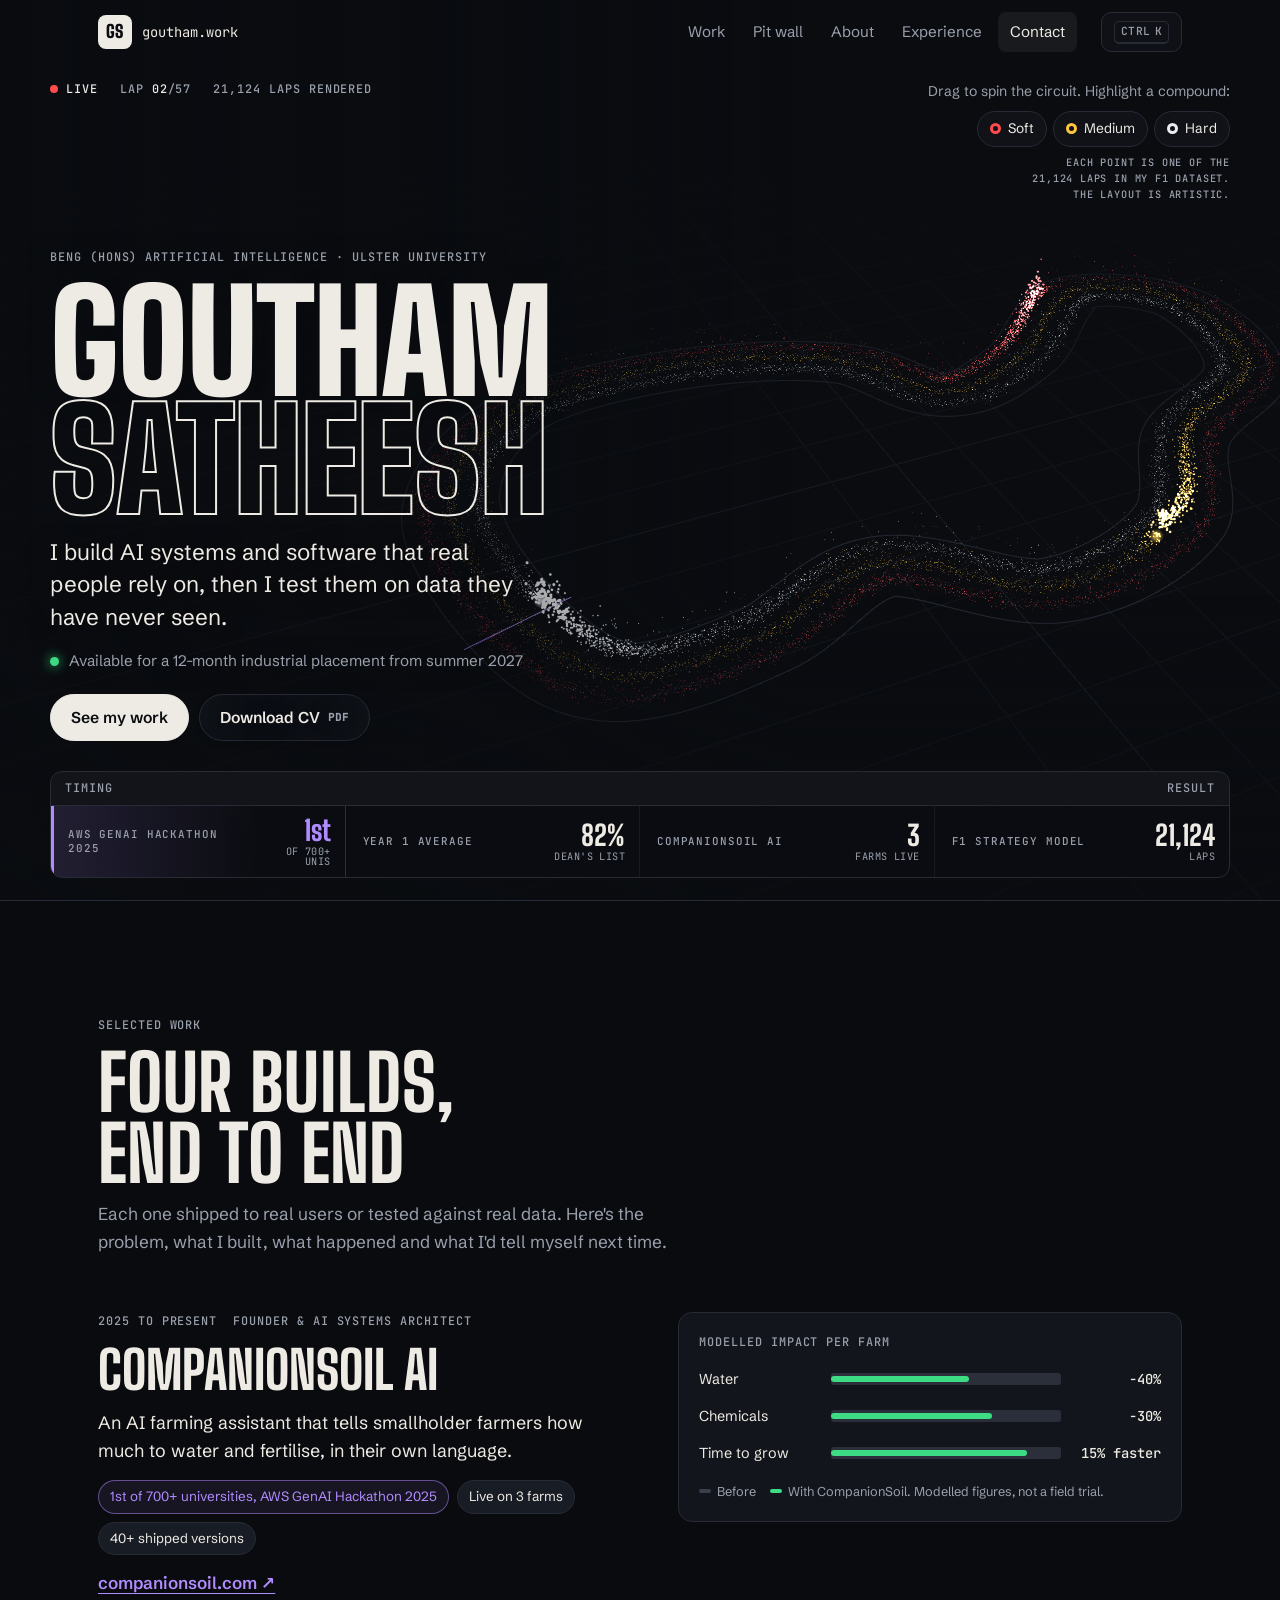
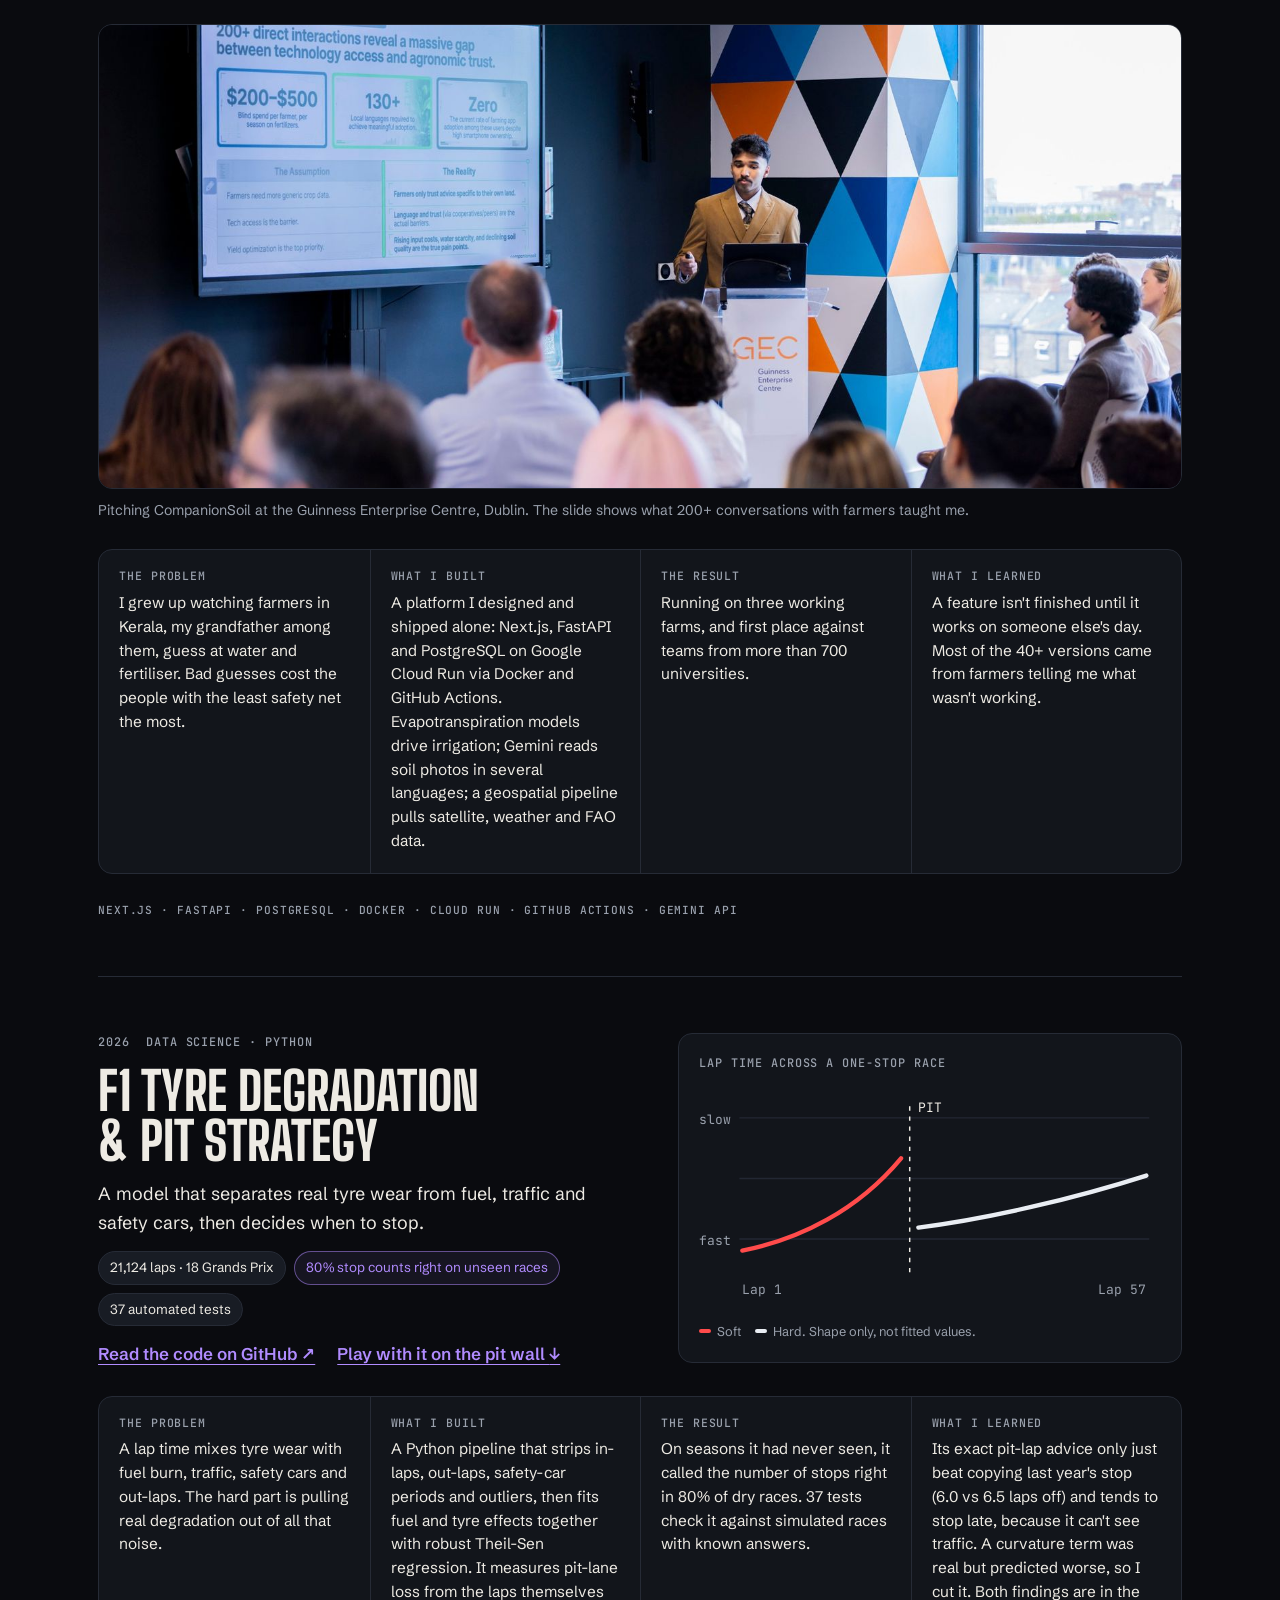
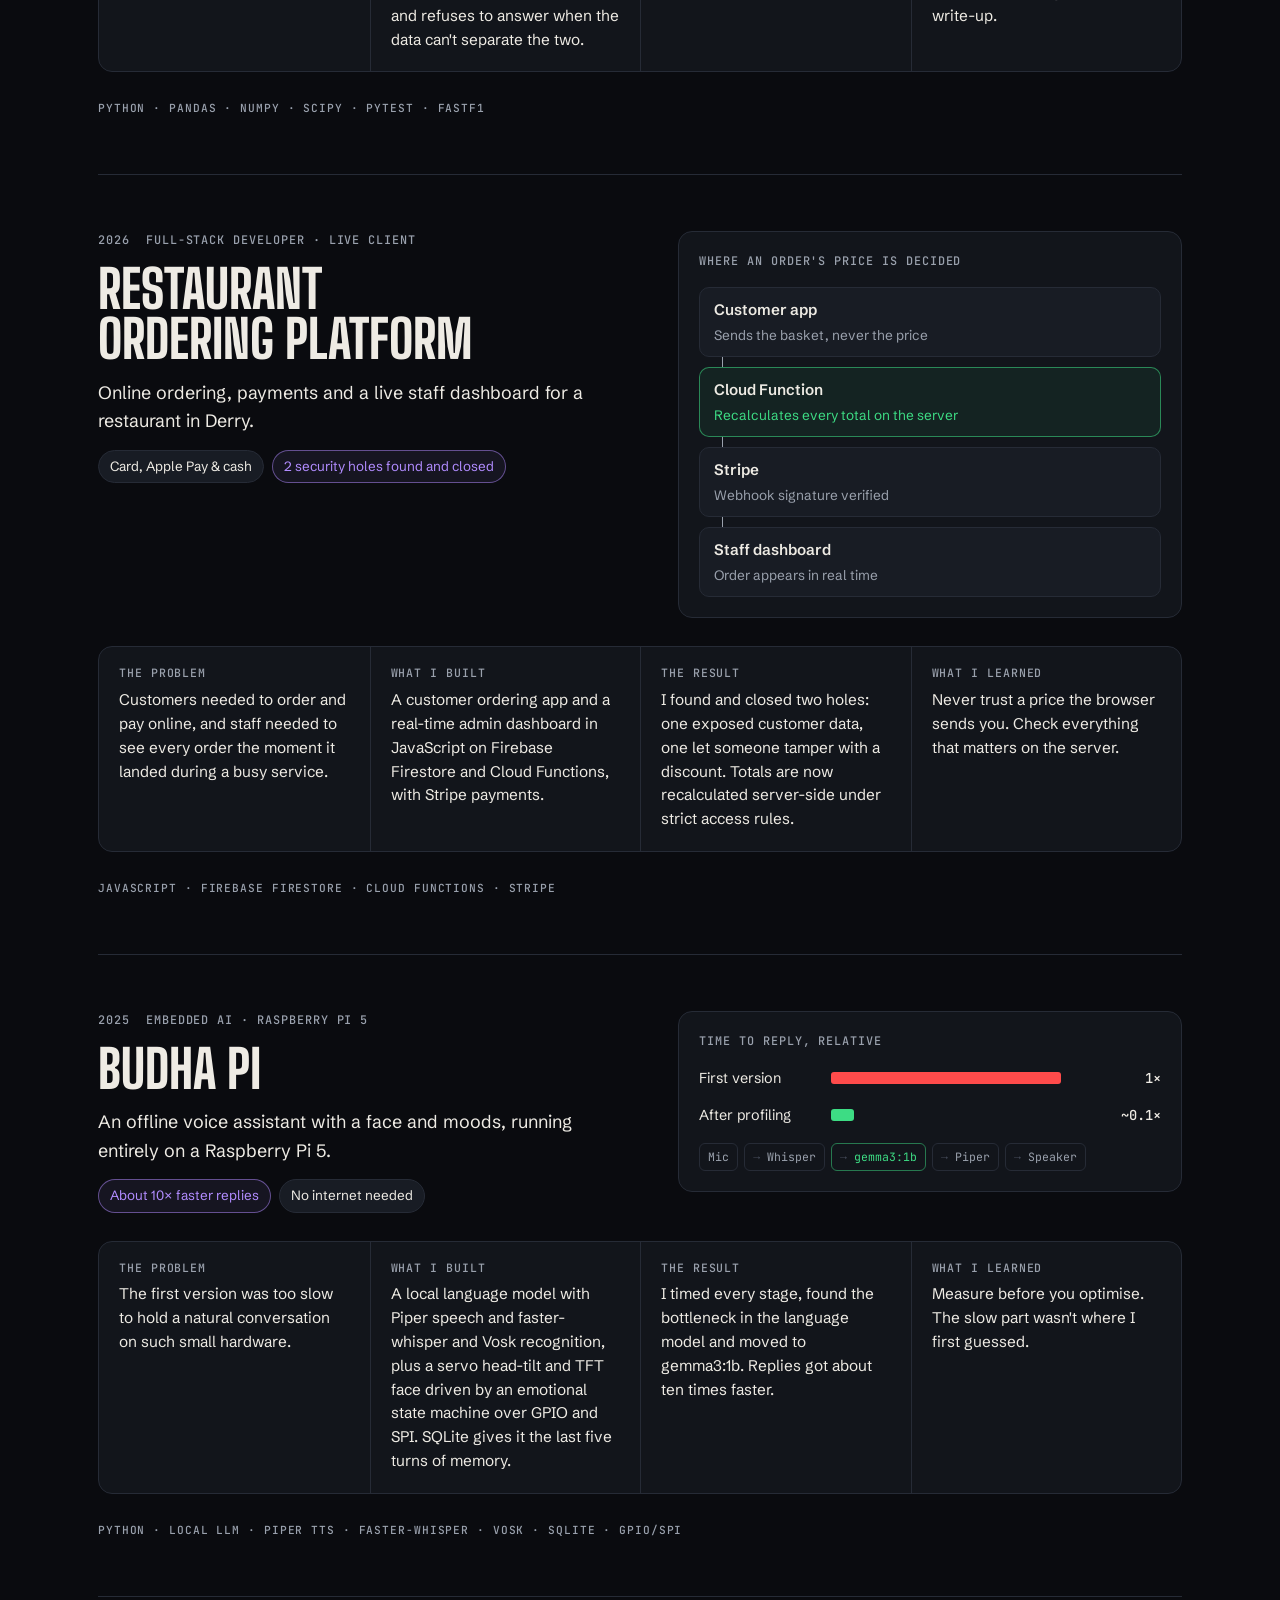
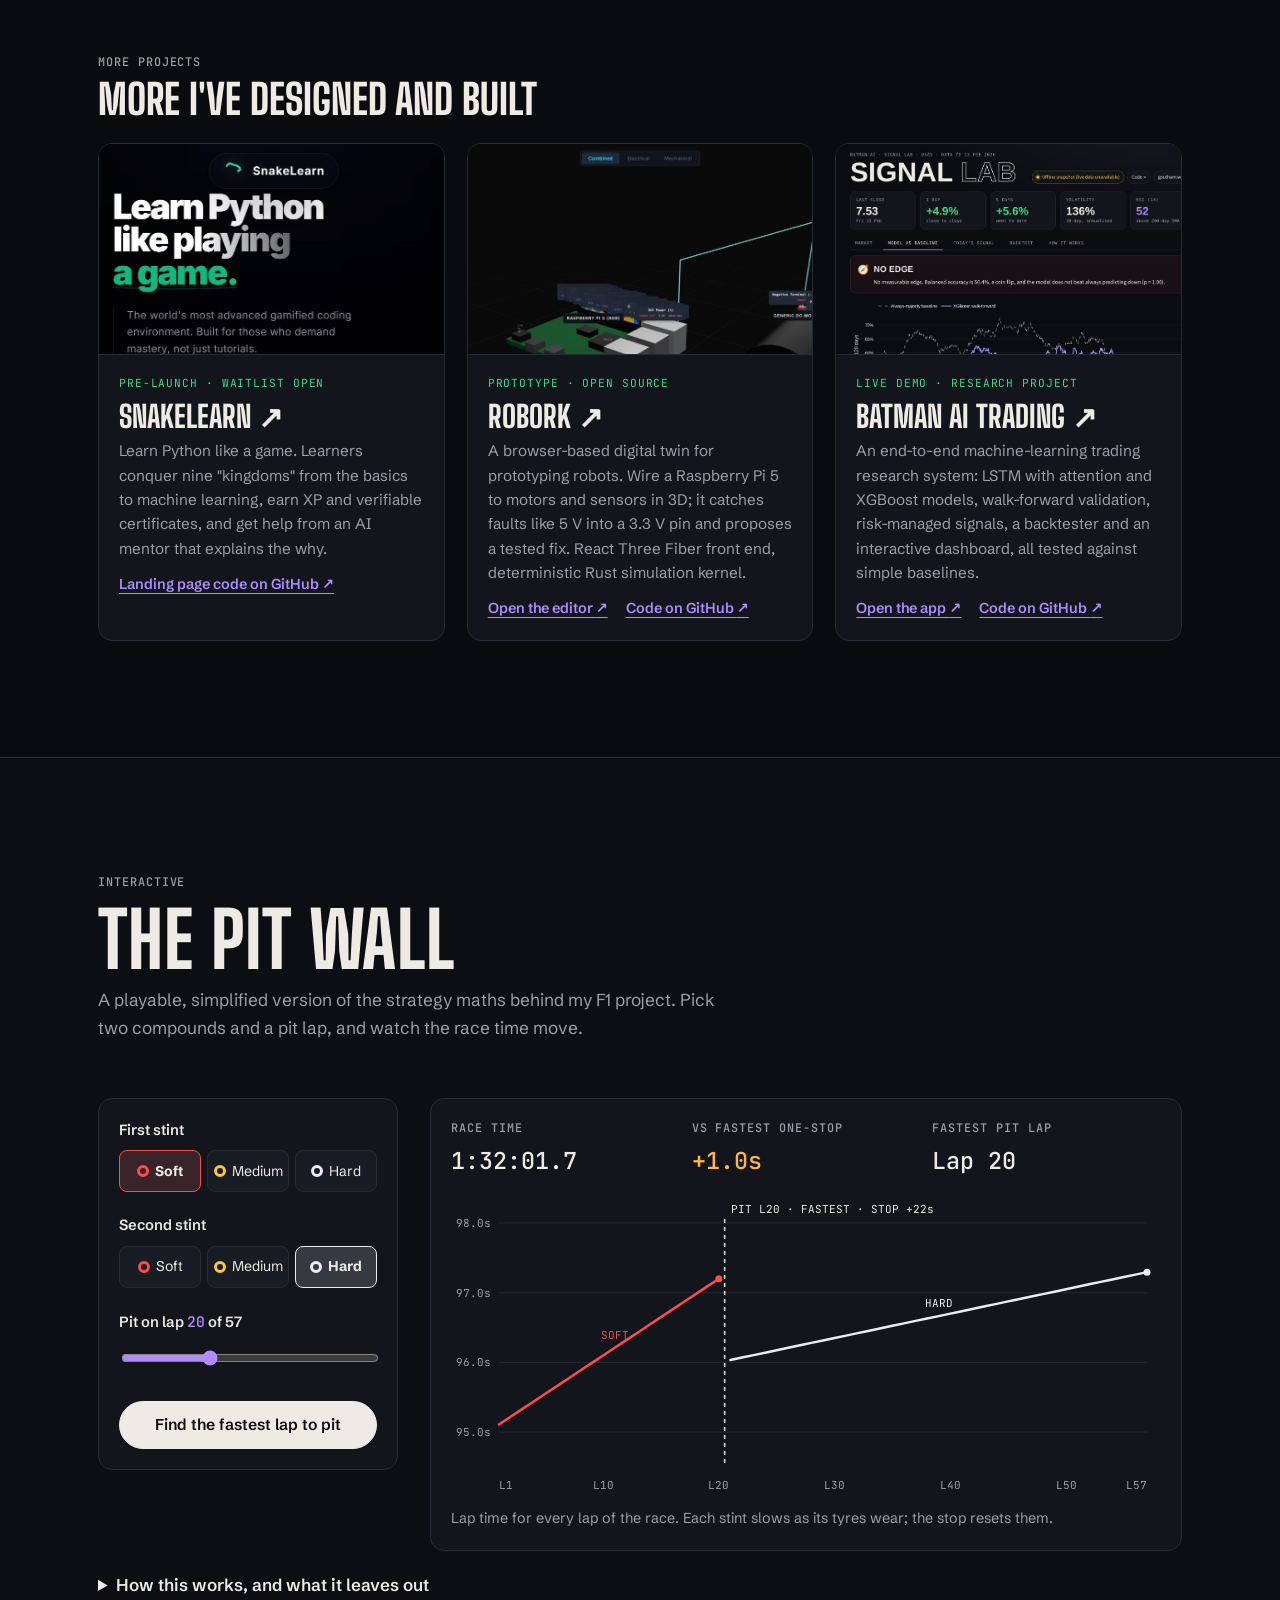
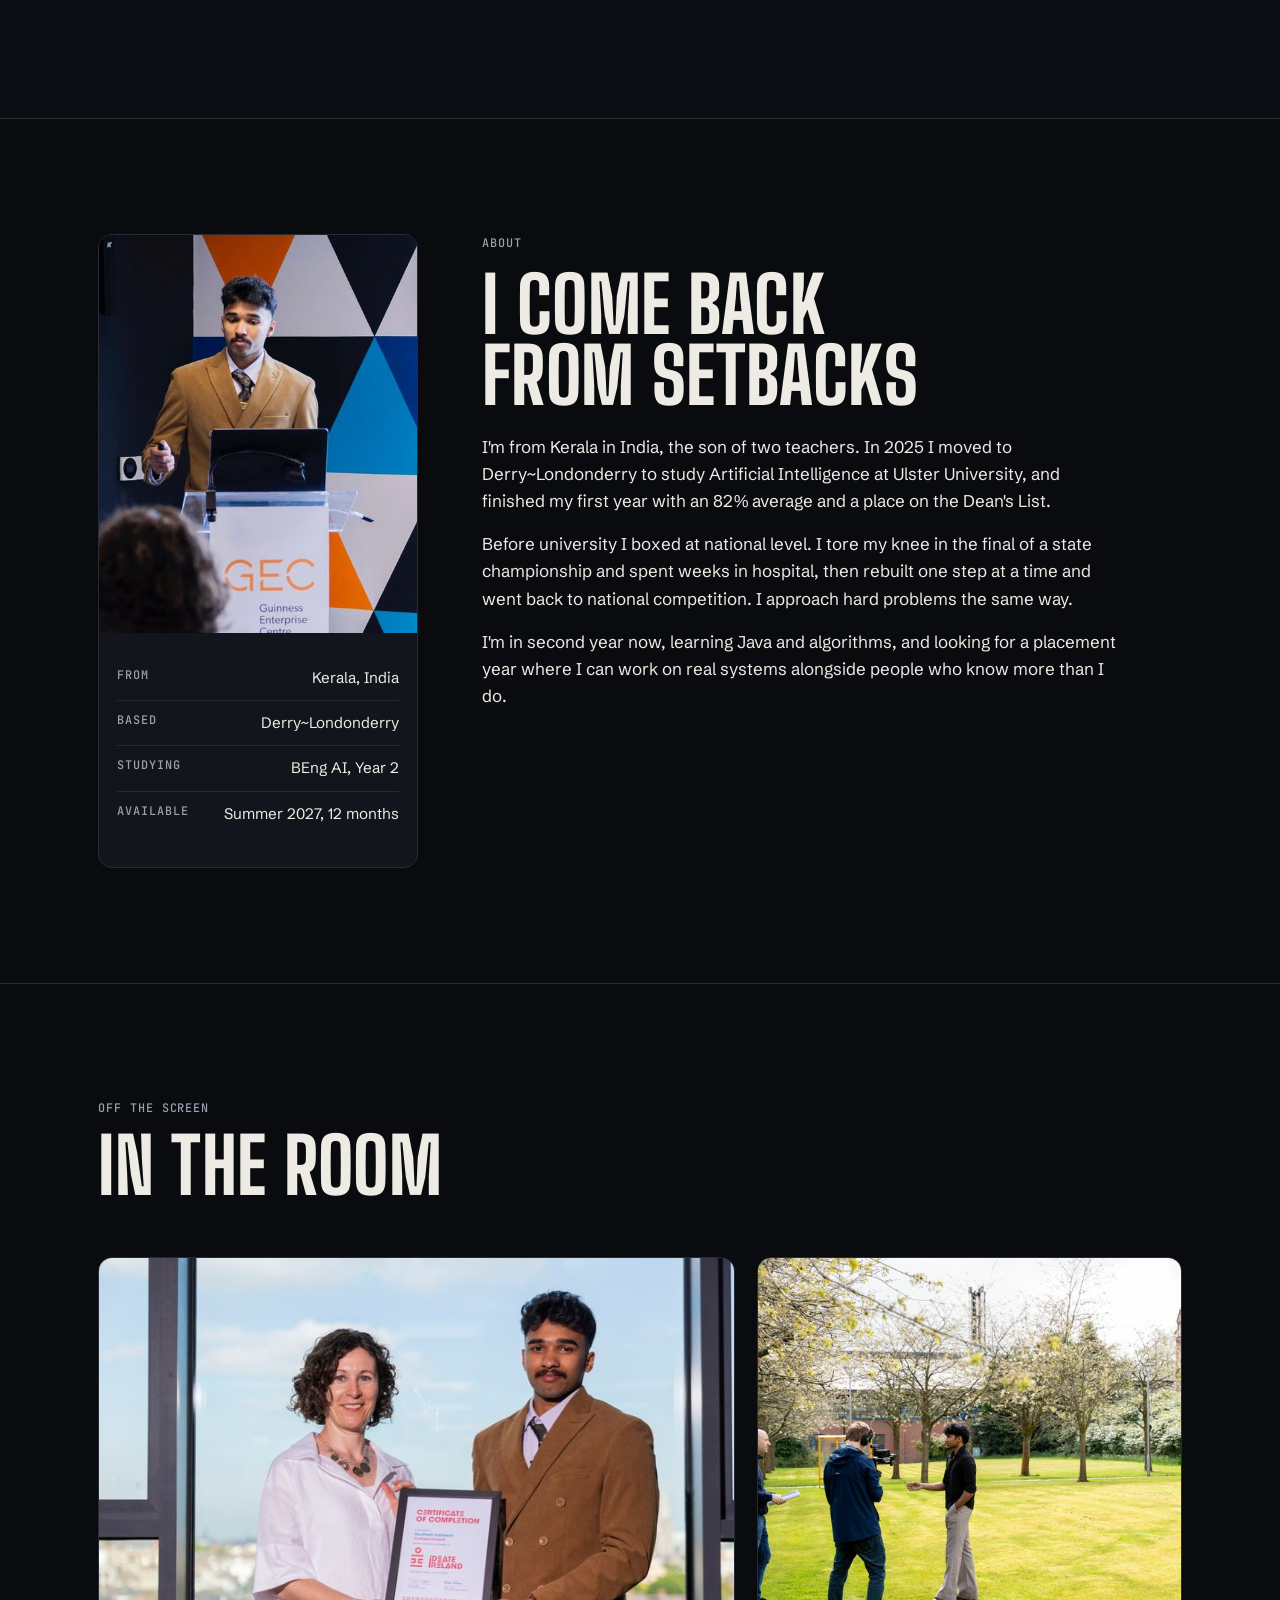
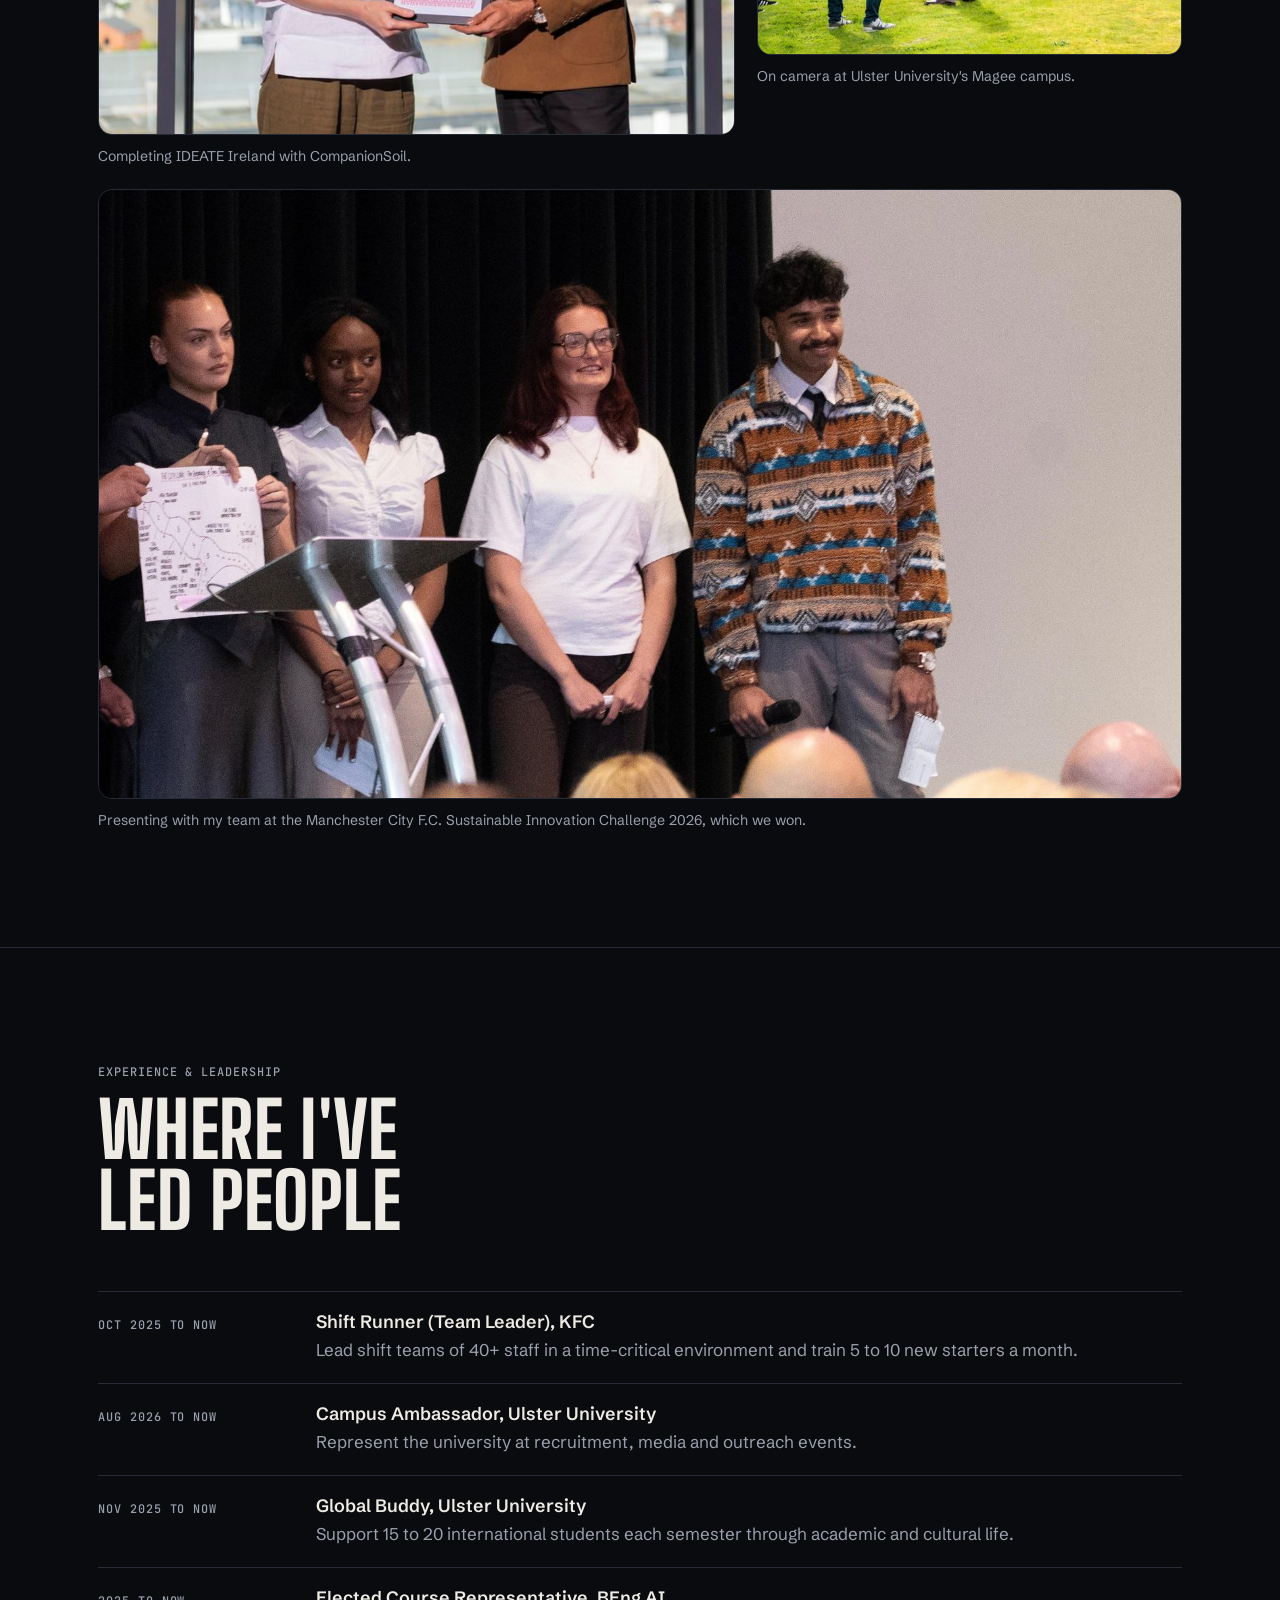
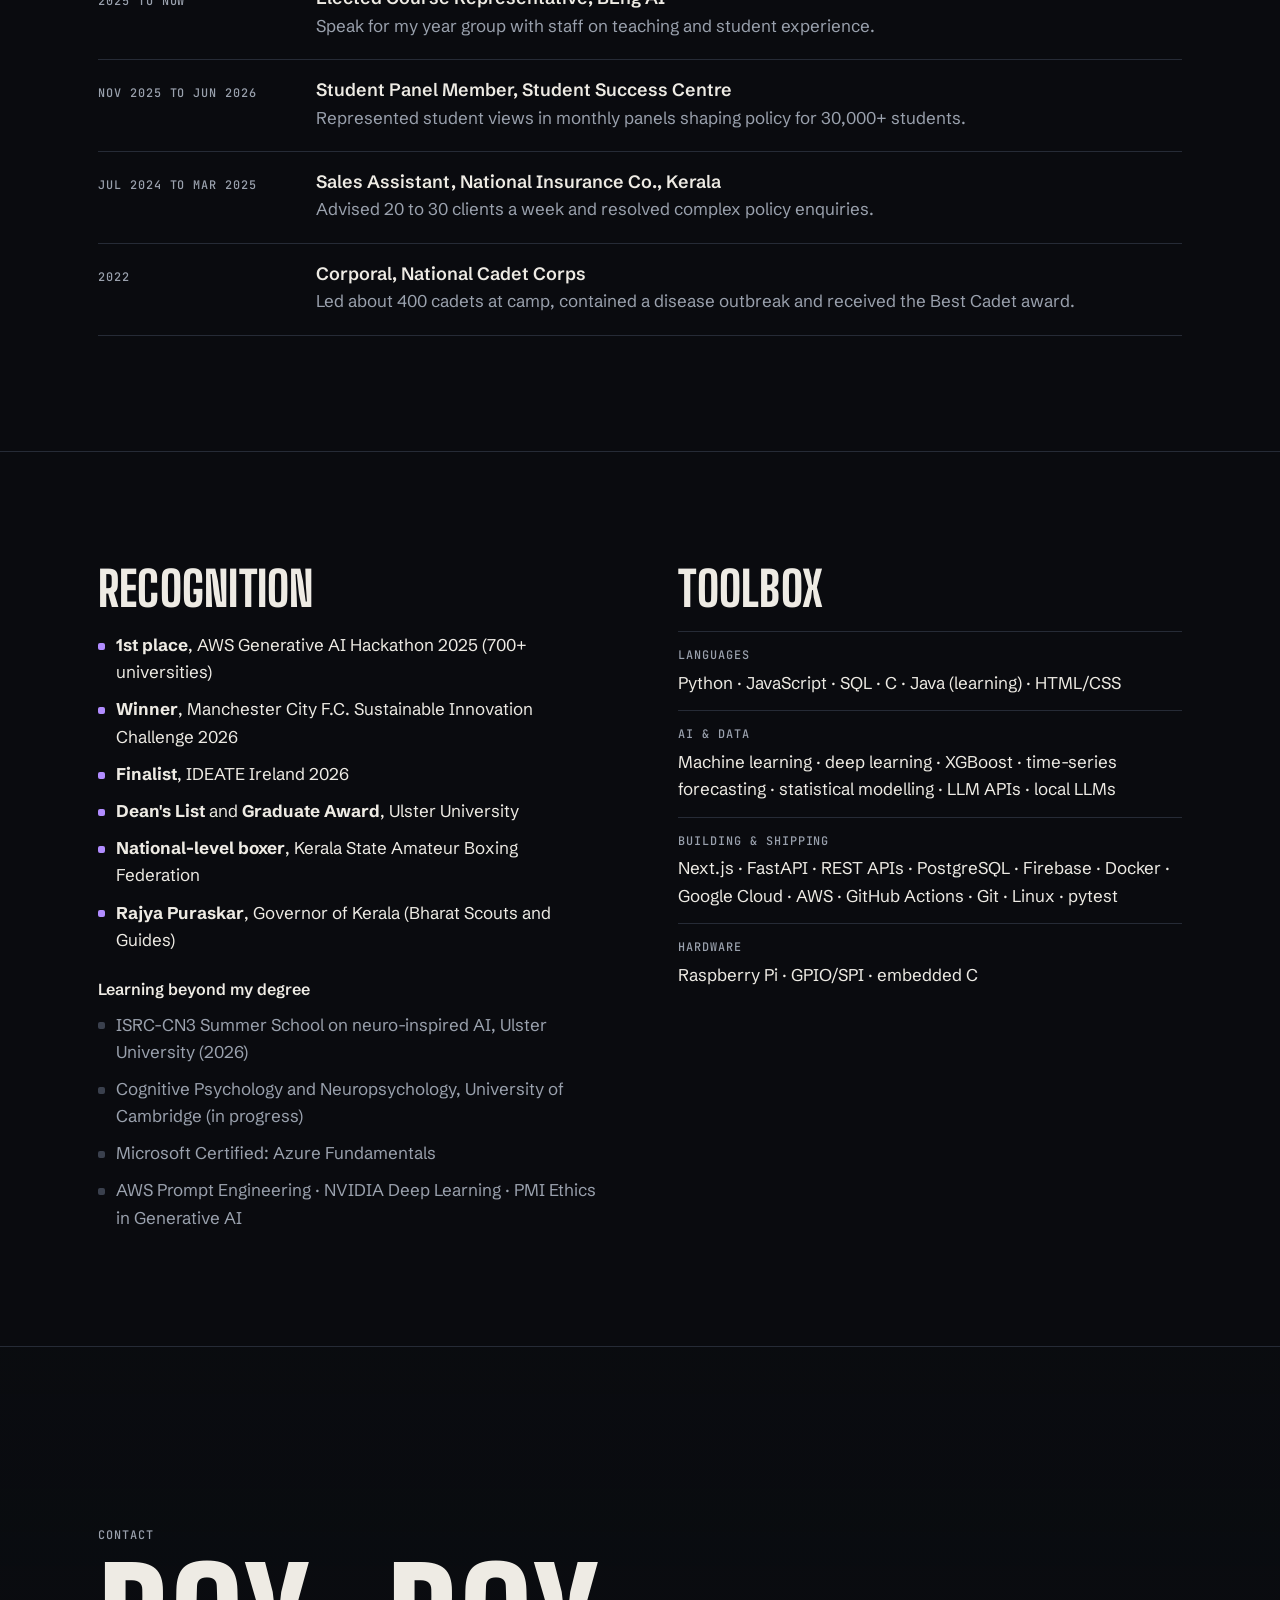
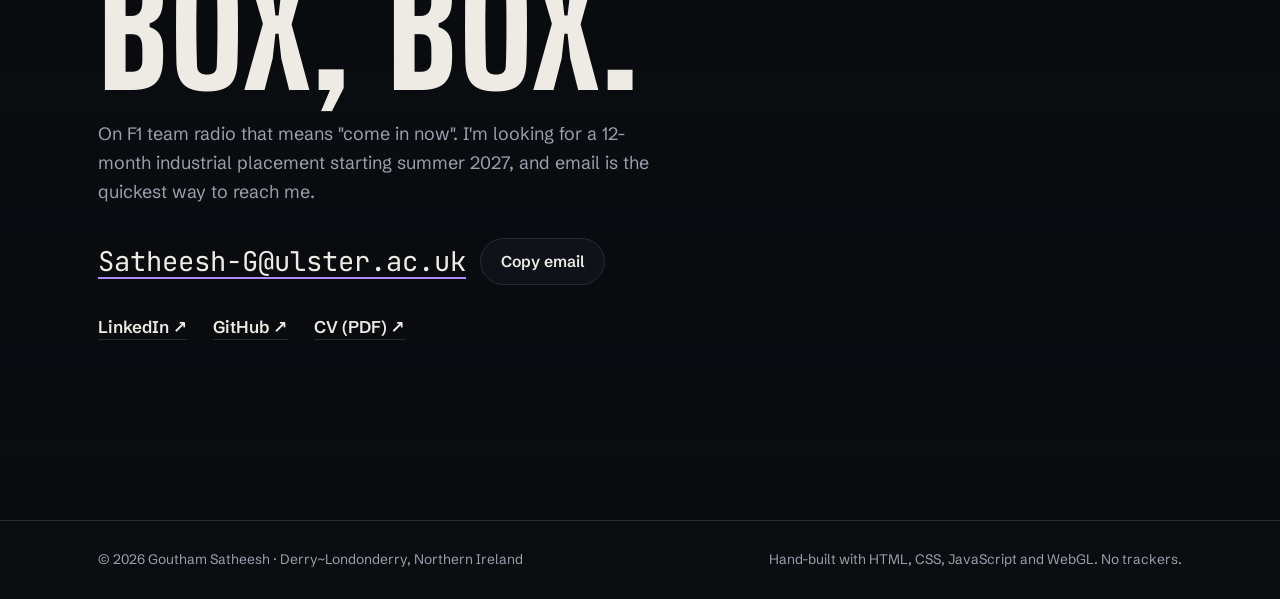
==== commit a4df627e: "Update trading app screenshot" ====
--- a/index.html
+++ b/index.html
@@ -253,7 +253,7 @@
             </span>
           </div>
           <div class="product reveal">
-            <span class="product__shot"><img src="img/trading.jpg" width="900" height="506" alt="Batman AI trading dashboard with tabs for overview, training, signals, backtest and a stock scanner." loading="lazy" decoding="async"></span>
+            <span class="product__shot"><img src="img/trading.jpg" width="900" height="506" alt="Signal Lab dashboard: market stats and a live test showing the model against an always-down baseline." loading="lazy" decoding="async"></span>
             <span class="product__body">
               <span class="product__status">Live demo · research project</span>
               <a class="product__name" href="https://batman-ai-trading.streamlit.app" target="_blank" rel="noopener">Batman AI Trading <span aria-hidden="true">↗</span></a>
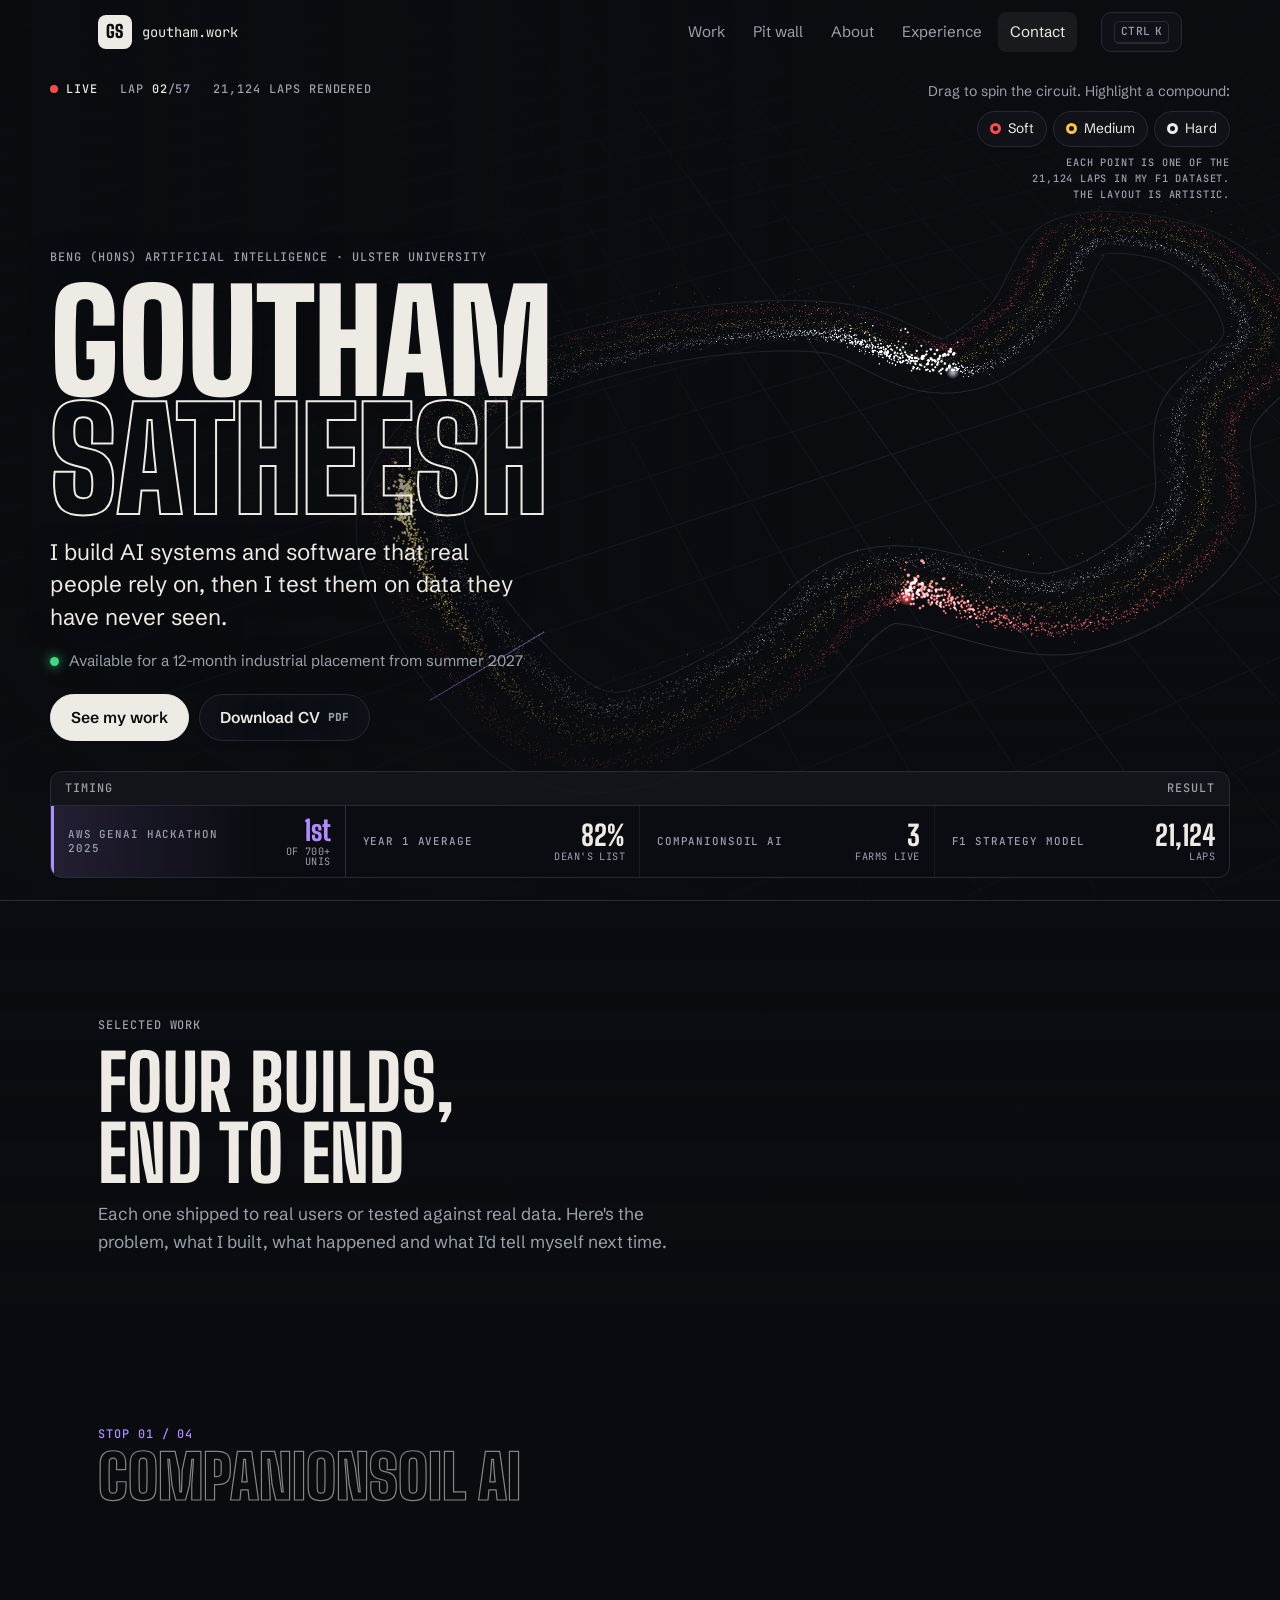
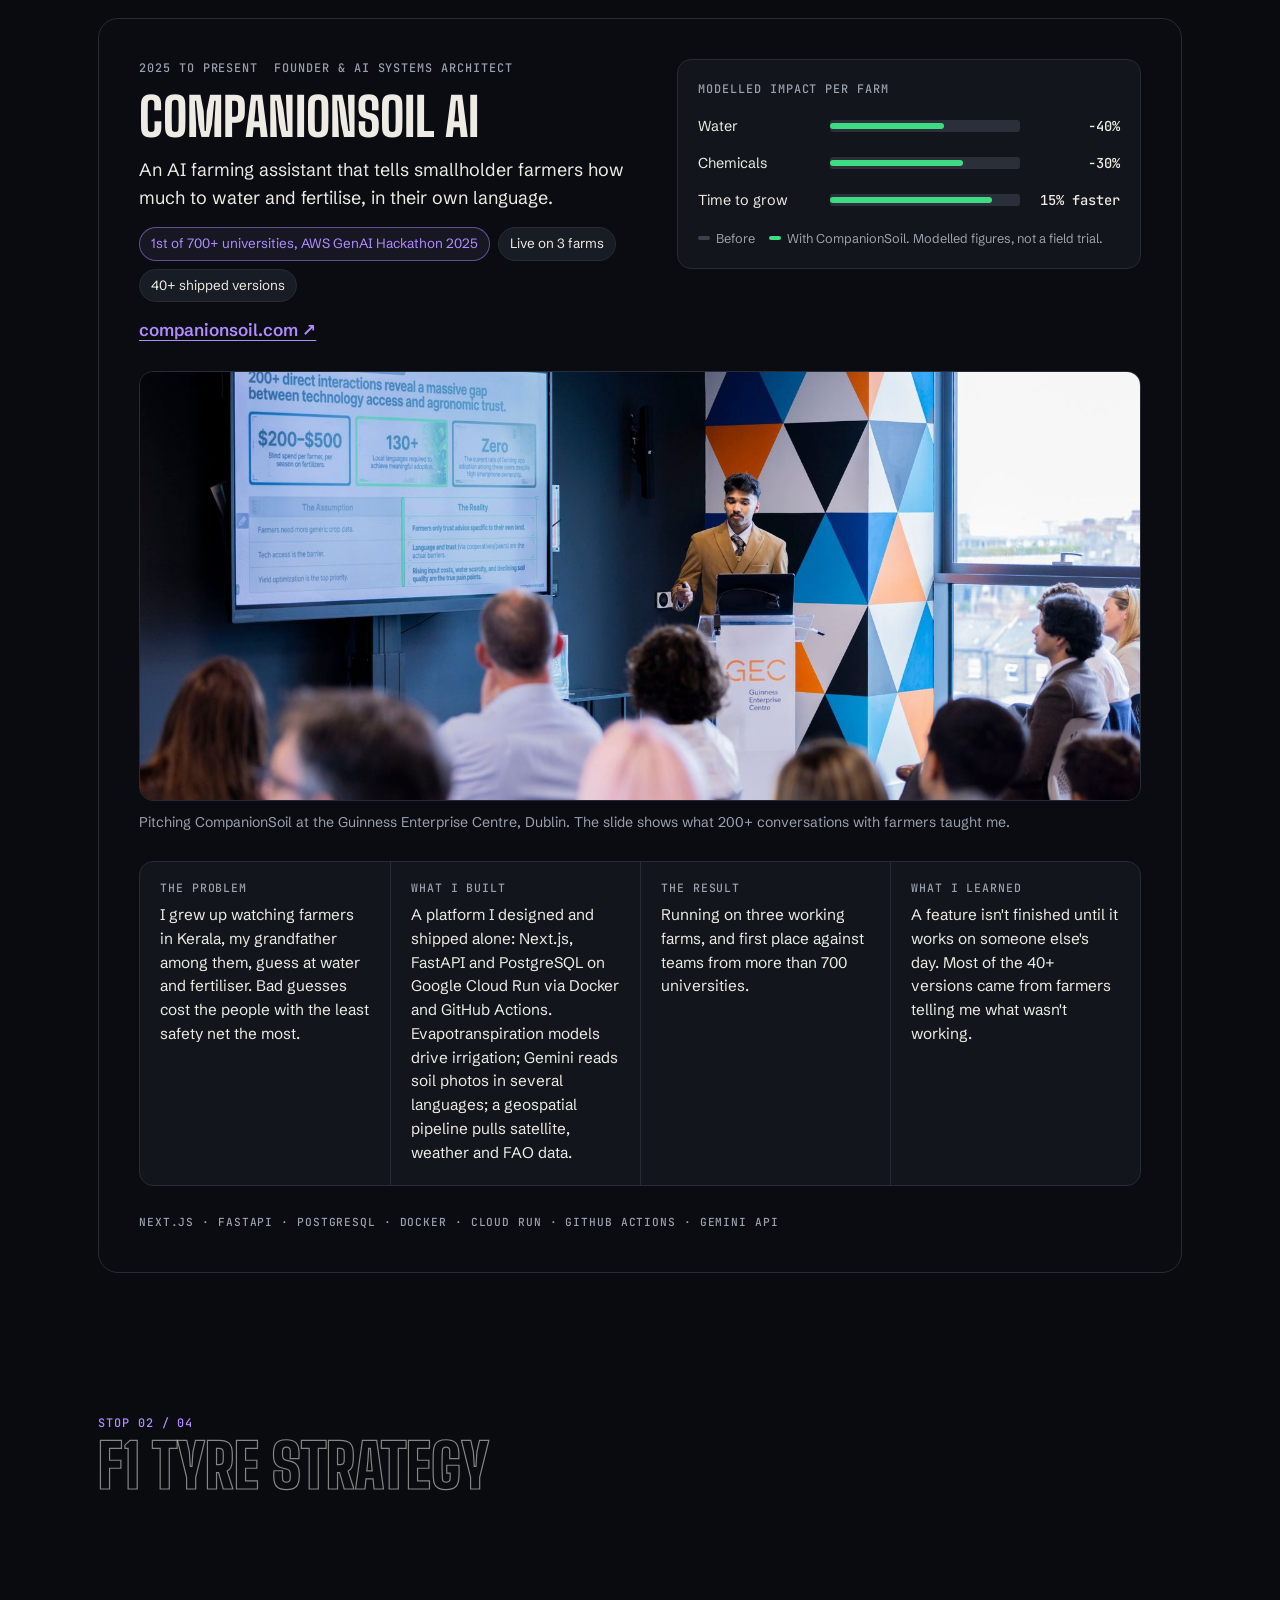
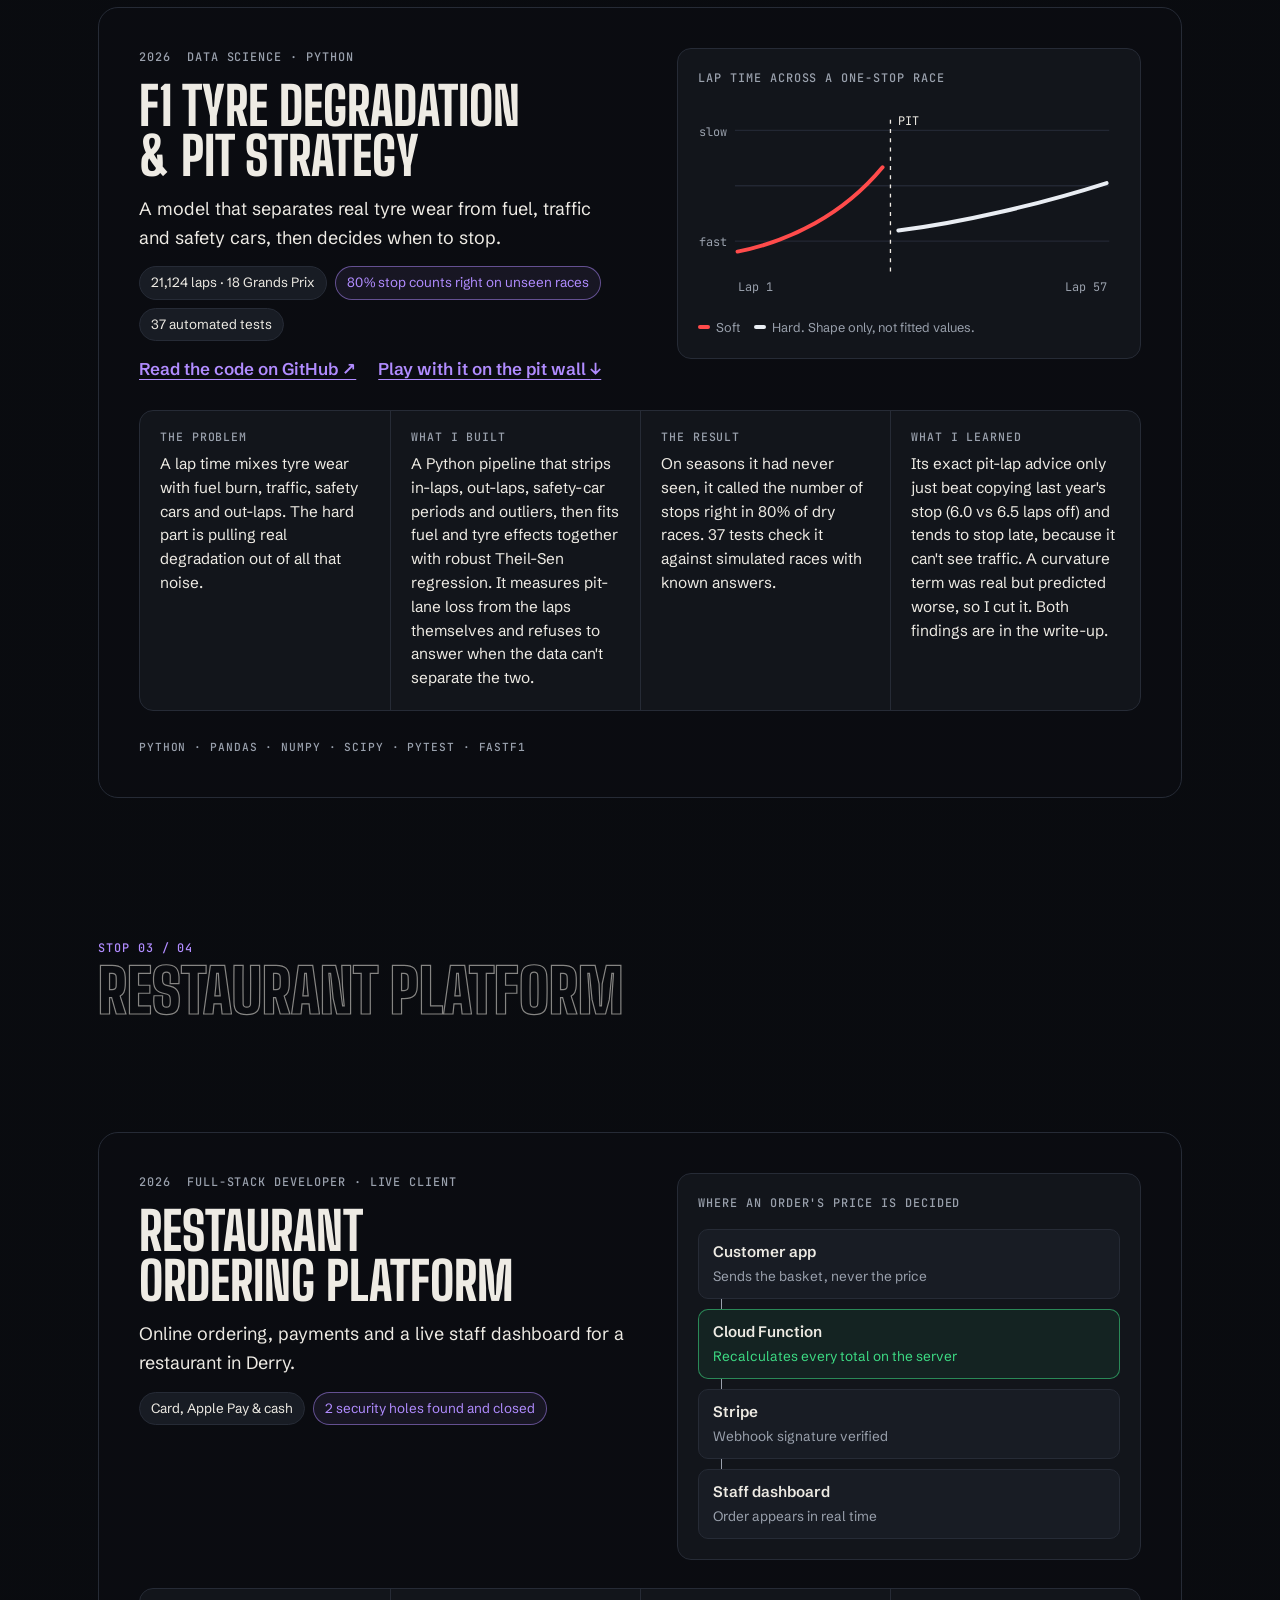
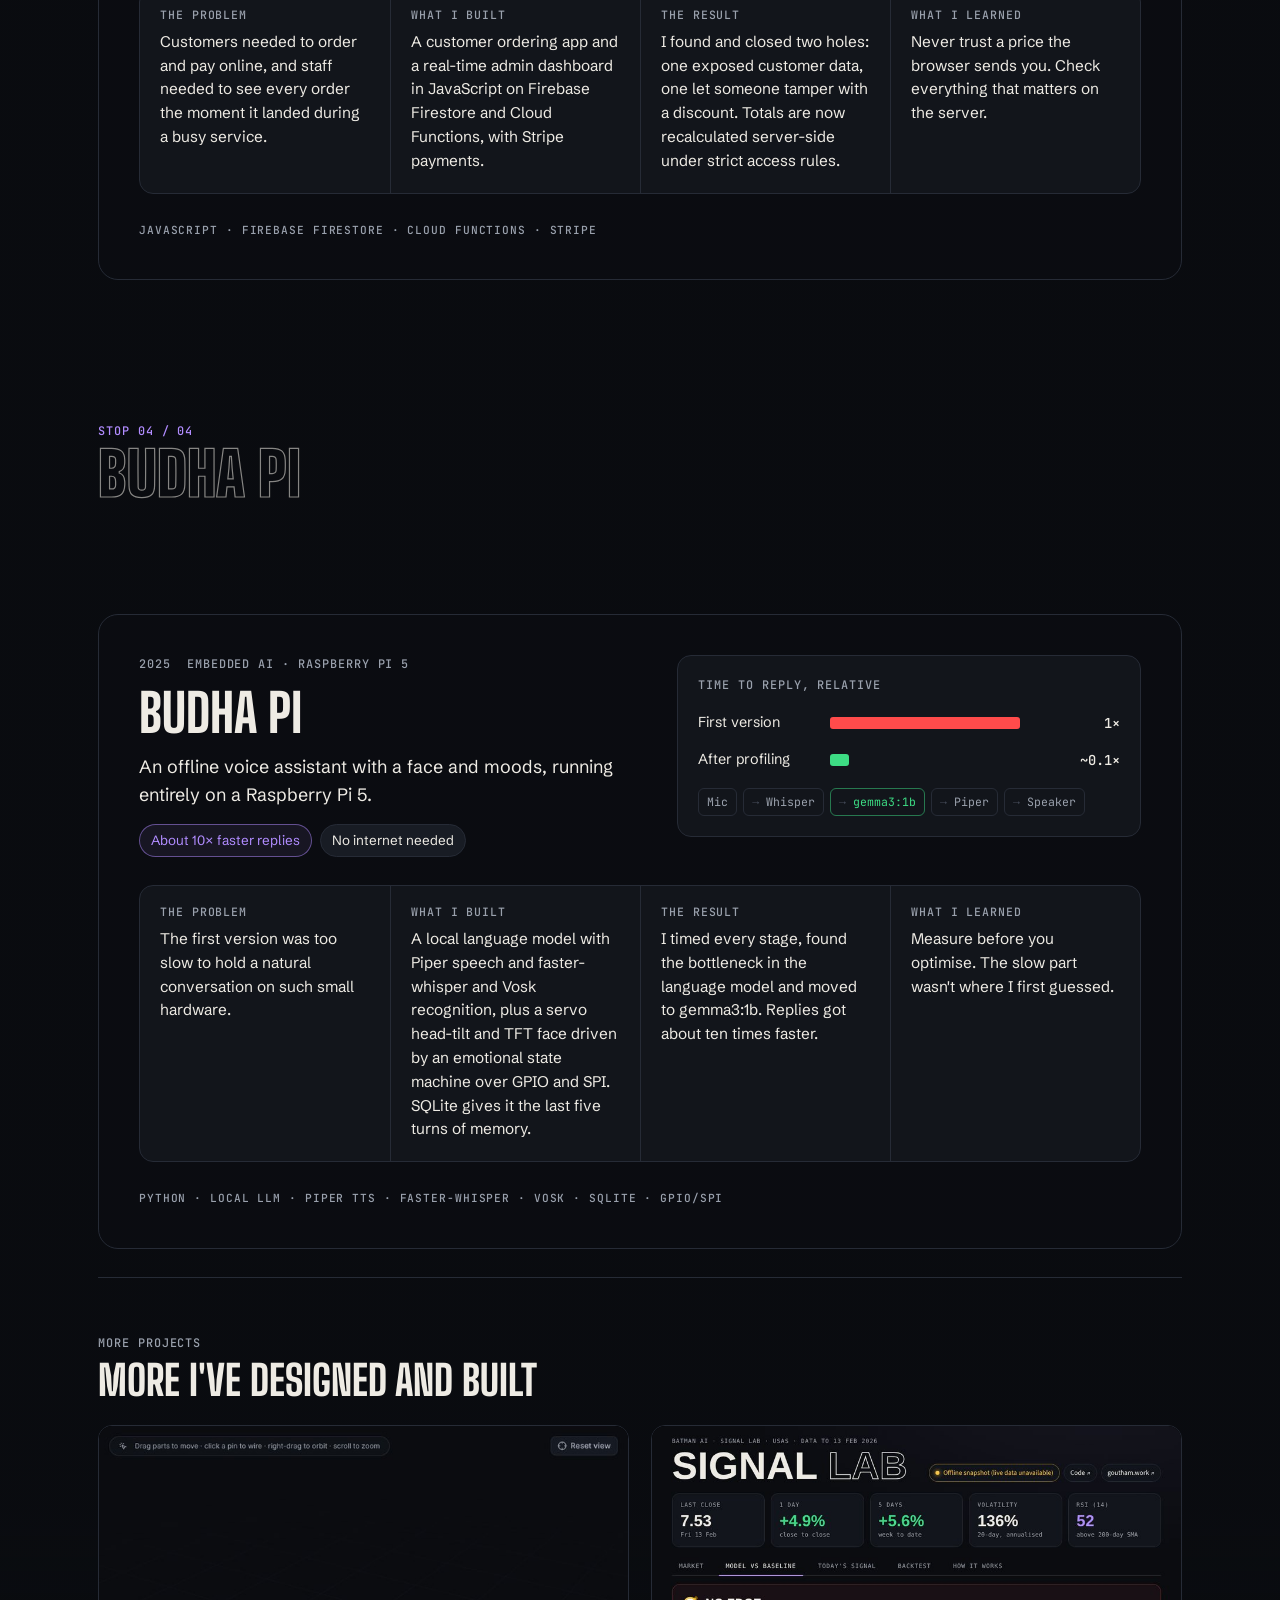
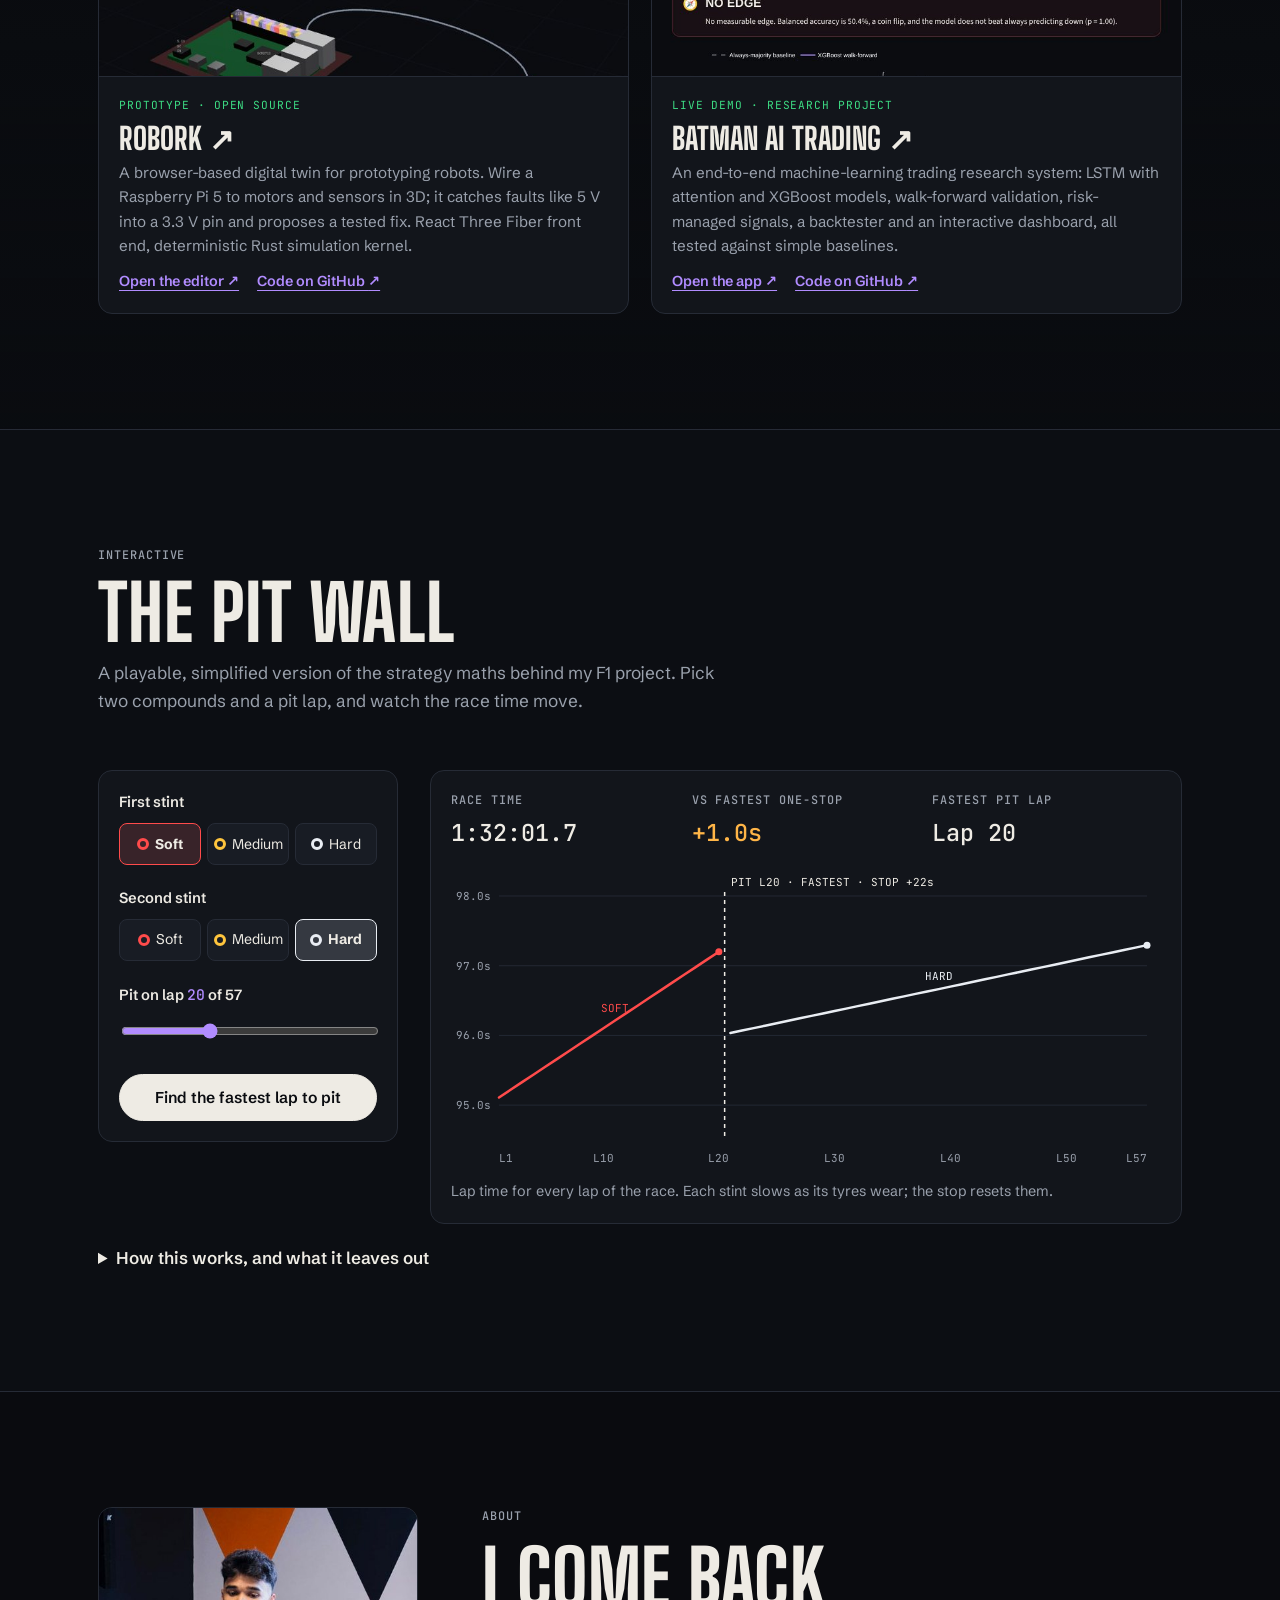
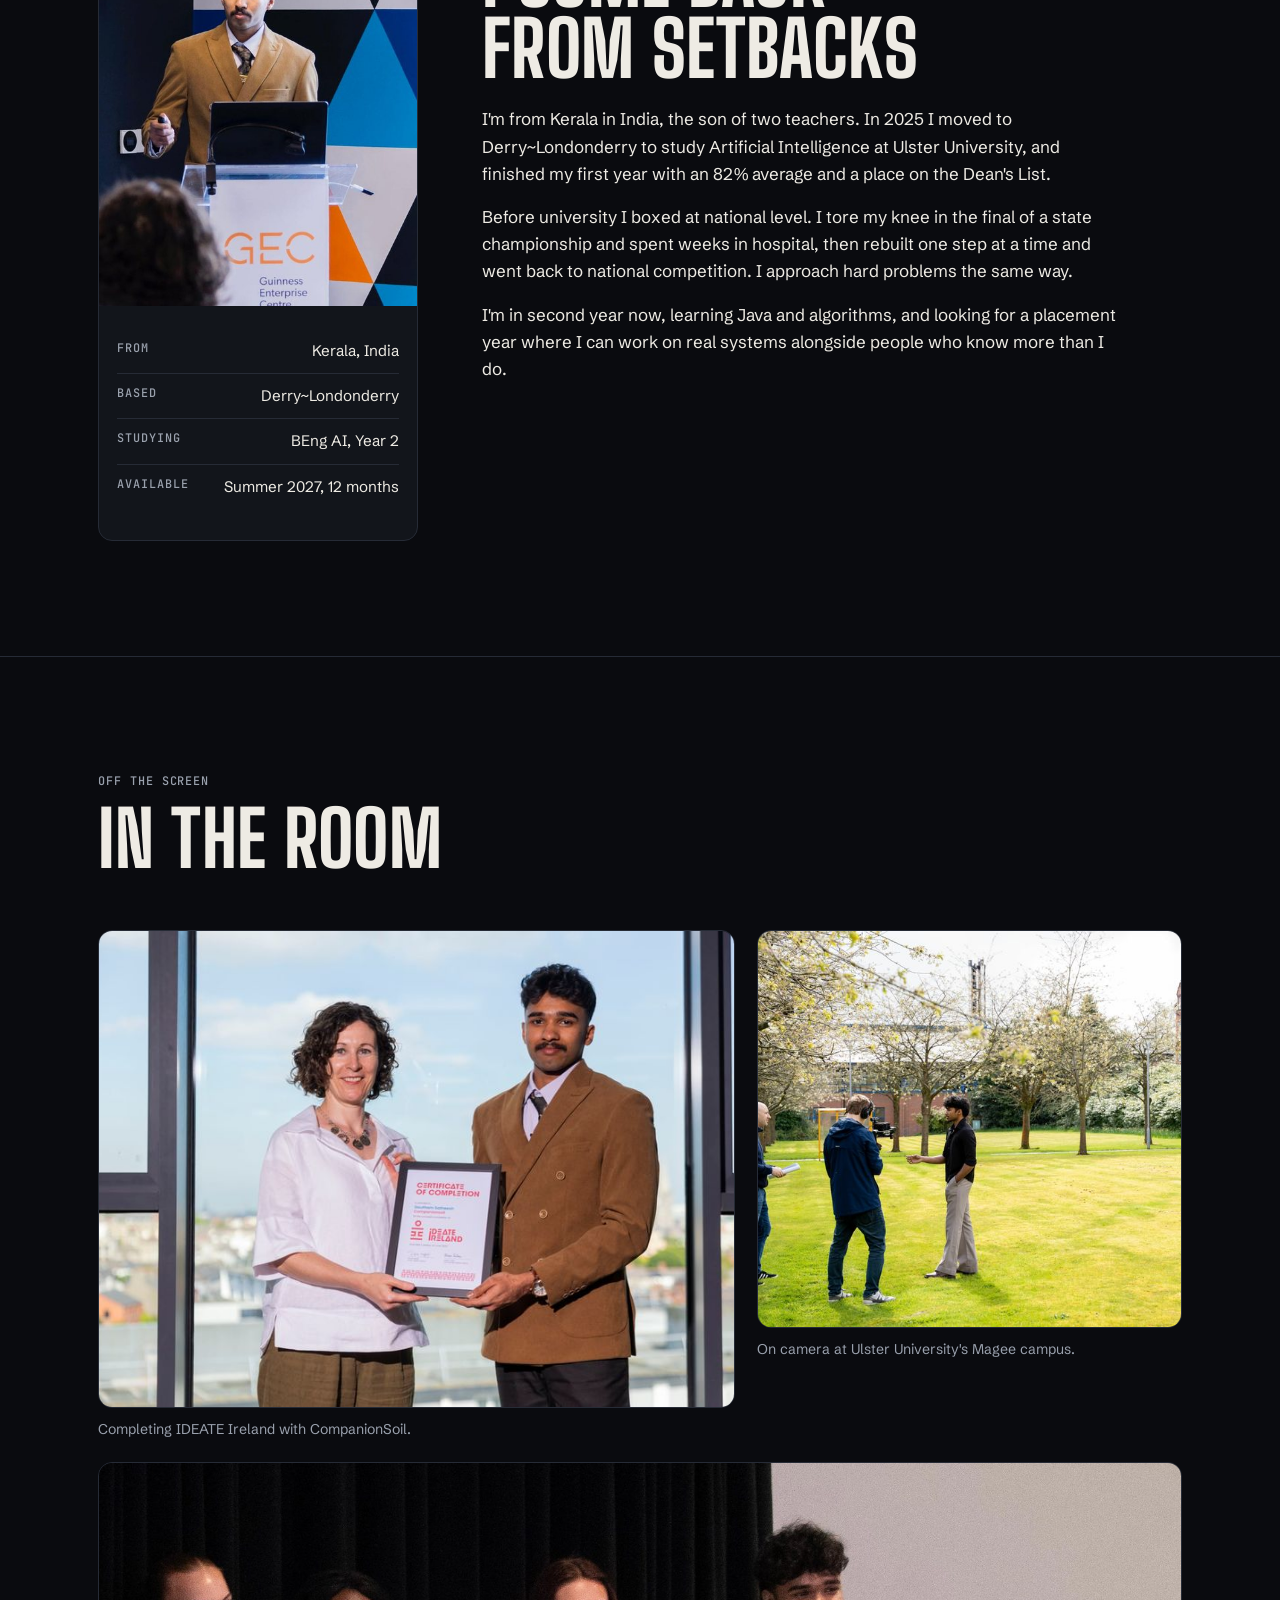
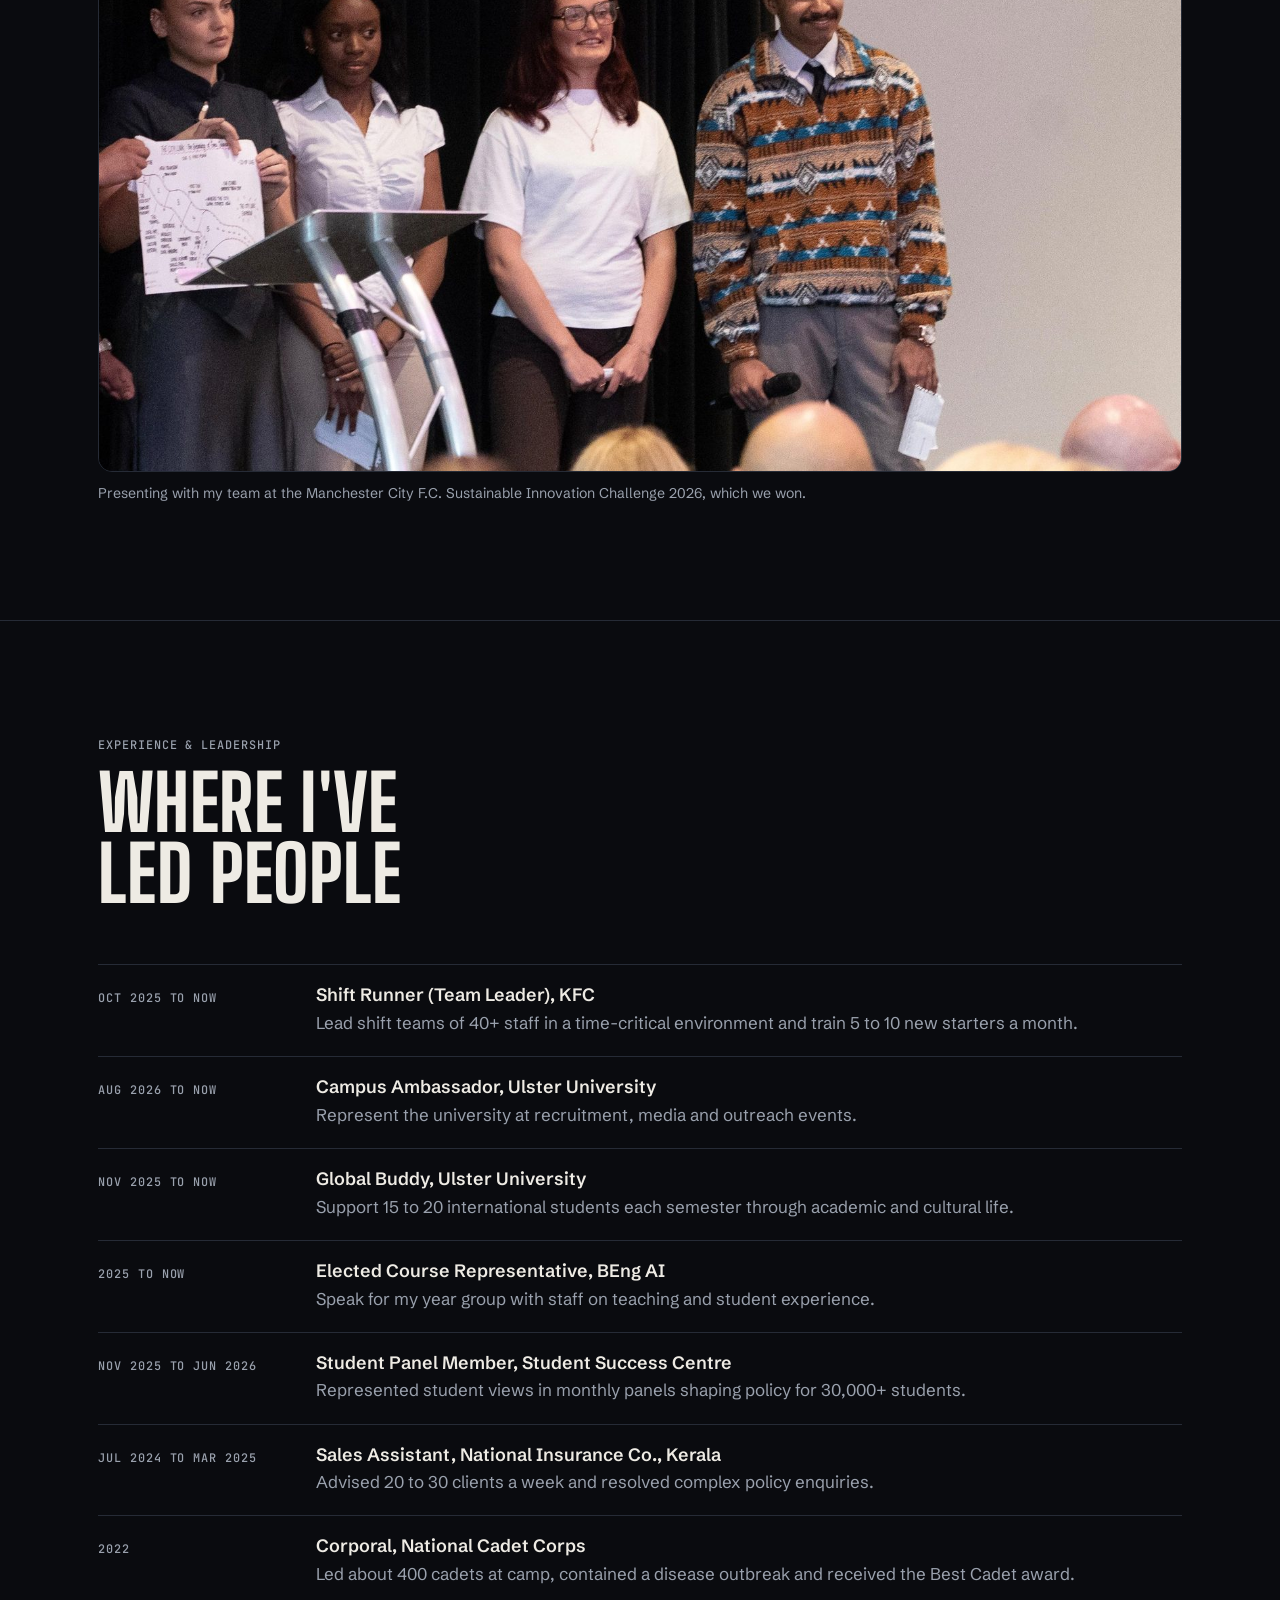
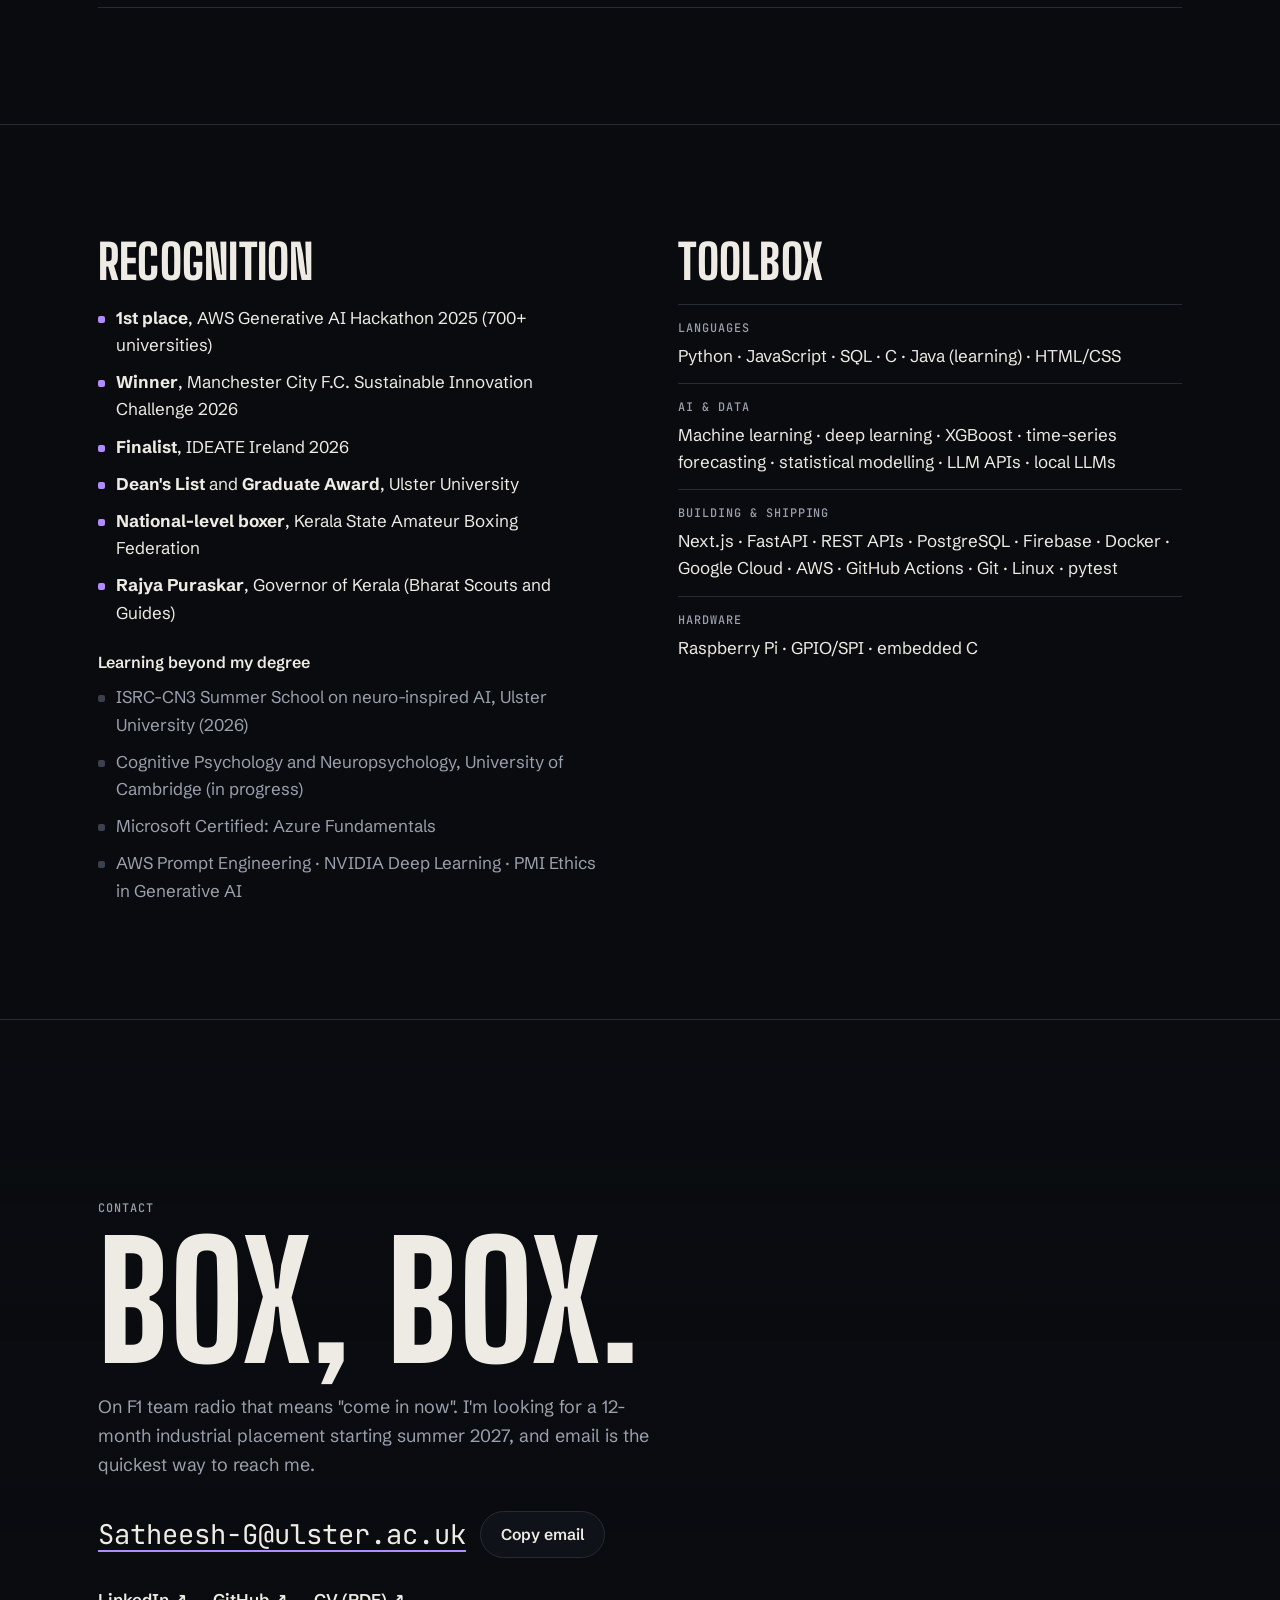
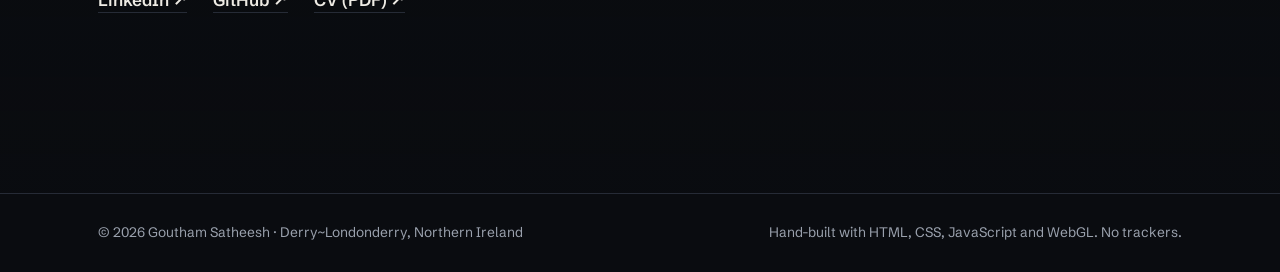
==== commit 4a2c4b66: "Scroll-driven 3D project stops, updated CV, remove SnakeLearn" ====
--- a/index.html
+++ b/index.html
@@ -53,7 +53,7 @@
 <main id="main">
 
   <!-- ================= HERO ================= -->
-  <section class="hero" aria-labelledby="hero-title">
+  <section class="hero" data-stop="-1" aria-labelledby="hero-title">
     <div class="hud" aria-hidden="true">
       <span class="hud__live"><i></i>Live</span>
       <span>Lap <b id="hud-lap">01</b>/57</span>
@@ -102,7 +102,8 @@
       </header>
 
       <!-- CompanionSoil -->
-      <article class="project reveal" aria-labelledby="p1">
+      <div class="stop-gap" data-stop="0" aria-hidden="true"><span class="eyebrow">Stop 01 / 04</span><b>CompanionSoil AI</b></div>
+      <article class="project reveal" data-stop="0" aria-labelledby="p1">
         <div class="project__lead">
           <p class="project__meta"><span>2025 to present</span><span>Founder &amp; AI systems architect</span></p>
           <h3 id="p1" class="project__title">CompanionSoil AI</h3>
@@ -137,7 +138,8 @@
       </article>
 
       <!-- F1 -->
-      <article class="project reveal" aria-labelledby="p2">
+      <div class="stop-gap" data-stop="1" aria-hidden="true"><span class="eyebrow">Stop 02 / 04</span><b>F1 tyre strategy</b></div>
+      <article class="project reveal" data-stop="1" aria-labelledby="p2">
         <div class="project__lead">
           <p class="project__meta"><span>2026</span><span>Data science · Python</span></p>
           <h3 id="p2" class="project__title">F1 tyre degradation &amp; pit strategy</h3>
@@ -172,7 +174,8 @@
       </article>
 
       <!-- Restaurant -->
-      <article class="project reveal" aria-labelledby="p3">
+      <div class="stop-gap" data-stop="2" aria-hidden="true"><span class="eyebrow">Stop 03 / 04</span><b>Restaurant platform</b></div>
+      <article class="project reveal" data-stop="2" aria-labelledby="p3">
         <div class="project__lead">
           <p class="project__meta"><span>2026</span><span>Full-stack developer · live client</span></p>
           <h3 id="p3" class="project__title">Restaurant ordering platform</h3>
@@ -201,7 +204,8 @@
       </article>
 
       <!-- Budha PI -->
-      <article class="project reveal" aria-labelledby="p4">
+      <div class="stop-gap" data-stop="3" aria-hidden="true"><span class="eyebrow">Stop 04 / 04</span><b>Budha PI</b></div>
+      <article class="project reveal" data-stop="3" aria-labelledby="p4">
         <div class="project__lead">
           <p class="project__meta"><span>2025</span><span>Embedded AI · Raspberry Pi 5</span></p>
           <h3 id="p4" class="project__title">Budha PI</h3>
@@ -228,23 +232,14 @@
         <p class="tags">Python · local LLM · Piper TTS · faster-whisper · Vosk · SQLite · GPIO/SPI</p>
       </article>
 
-      <div class="more">
+      <div class="more" data-stop="-1">
         <header class="more__head">
           <p class="eyebrow">More projects</p>
           <h3 class="more__title">More I've designed and built</h3>
         </header>
         <div class="more__grid">
           <div class="product reveal">
-            <span class="product__shot"><img src="img/snakelearn.jpg" width="750" height="870" alt="SnakeLearn landing page: Learn Python like playing a game." loading="lazy" decoding="async"></span>
-            <span class="product__body">
-              <span class="product__status">Pre-launch · waitlist open</span>
-              <a class="product__name" href="https://www.snakelearn.com/" target="_blank" rel="noopener">SnakeLearn <span aria-hidden="true">↗</span></a>
-              <span class="product__text">Learn Python like a game. Learners conquer nine "kingdoms" from the basics to machine learning, earn XP and verifiable certificates, and get help from an AI mentor that explains the why.</span>
-              <a class="product__code" href="https://github.com/GOUTHMNN/snake-learn-landing" target="_blank" rel="noopener">Landing page code on GitHub <span aria-hidden="true">↗</span></a>
-            </span>
-          </div>
-          <div class="product reveal">
-            <span class="product__shot"><img src="img/robork.jpg" width="750" height="754" alt="Robork editor: a Raspberry Pi 5 model wired to a DC motor in a 3D workspace." loading="lazy" decoding="async"></span>
+            <span class="product__shot"><img src="img/robork.jpg" width="750" height="511" alt="Robork editor: a Raspberry Pi 5 model wired to a DC motor in a 3D workspace." loading="lazy" decoding="async"></span>
             <span class="product__body">
               <span class="product__status">Prototype · open source</span>
               <a class="product__name" href="https://robork.goutham.work" target="_blank" rel="noopener">Robork <span aria-hidden="true">↗</span></a>
@@ -267,7 +262,7 @@
   </section>
 
   <!-- ================= PIT WALL ================= -->
-  <section class="section section--pit" id="pit-wall" aria-labelledby="pit-title">
+  <section class="section section--pit" id="pit-wall" data-stop="-1" aria-labelledby="pit-title">
     <div class="wrap">
       <header class="section__head">
         <p class="eyebrow">Interactive</p>
@@ -326,7 +321,7 @@
   </section>
 
   <!-- ================= ABOUT ================= -->
-  <section class="section" id="about" aria-labelledby="about-title">
+  <section class="section" id="about" data-stop="-1" aria-labelledby="about-title">
     <div class="wrap about">
       <aside class="card reveal" aria-label="Quick facts">
         <img class="card__photo" src="img/profile-900.jpg" srcset="img/profile-480.jpg 480w, img/profile-900.jpg 900w" sizes="(max-width: 820px) 100vw, 320px" width="900" height="1125" alt="Goutham presenting at a podium at the Guinness Enterprise Centre." loading="lazy" decoding="async">
@@ -348,7 +343,7 @@
   </section>
 
   <!-- ================= OFF THE SCREEN ================= -->
-  <section class="section" id="moments" aria-labelledby="moments-title">
+  <section class="section" id="moments" data-stop="-1" aria-labelledby="moments-title">
     <div class="wrap">
       <header class="section__head">
         <p class="eyebrow">Off the screen</p>
@@ -372,7 +367,7 @@
   </section>
 
   <!-- ================= EXPERIENCE ================= -->
-  <section class="section" id="experience" aria-labelledby="exp-title">
+  <section class="section" id="experience" data-stop="-1" aria-labelledby="exp-title">
     <div class="wrap">
       <header class="section__head">
         <p class="eyebrow">Experience &amp; leadership</p>
@@ -424,7 +419,7 @@
   </section>
 
   <!-- ================= CONTACT ================= -->
-  <section class="section section--contact" id="contact" aria-labelledby="contact-title">
+  <section class="section section--contact" id="contact" data-stop="-1" aria-labelledby="contact-title">
     <div class="wrap">
       <p class="eyebrow">Contact</p>
       <h2 id="contact-title" class="contact__title">Box, box.</h2>
--- a/css/styles.css
+++ b/css/styles.css
@@ -166,8 +166,10 @@
 .section__intro { color: var(--mute); font-size: 1.08rem; }
 
 /* projects */
-.project { display: grid; grid-template-columns: minmax(0, 1.05fr) minmax(0, 1fr); gap: 28px clamp(24px, 4vw, 56px); padding-block: clamp(36px, 5vw, 56px); border-top: 1px solid var(--line); }
-.project:first-of-type { border-top: 0; padding-top: 0; }
+.project { display: grid; grid-template-columns: minmax(0, 1.05fr) minmax(0, 1fr); gap: 28px clamp(24px, 4vw, 56px); padding: clamp(22px, 3.4vw, 40px); margin-bottom: 28px;
+  background: rgb(11 13 18 / .84); border: 1px solid var(--line); border-radius: 20px; }
+/* The work section lets the track show through, so the camera fly-through is visible between cards. */
+main > #work.section { background: linear-gradient(180deg, rgb(10 12 16 / .9) 0, rgb(10 12 16 / .35) 420px, rgb(10 12 16 / .35) calc(100% - 520px), rgb(10 12 16 / .92) 100%); }
 .project__lead { display: grid; gap: 14px; align-content: start; min-width: 0; }
 .project__meta { display: flex; flex-wrap: wrap; gap: 6px 16px; color: var(--mute); }
 .project__title { font-family: var(--f-display); font-weight: 800; text-transform: uppercase; font-size: clamp(2rem, 1.4rem + 2.4vw, 3.3rem); line-height: .95; }
@@ -359,9 +361,8 @@
 .more { padding-top: clamp(36px, 5vw, 56px); border-top: 1px solid var(--line); }
 .more__head { display: grid; gap: 8px; margin-bottom: 24px; }
 .more__title { font-family: var(--f-display); font-weight: 800; text-transform: uppercase; font-size: clamp(1.8rem, 1.3rem + 1.8vw, 2.6rem); line-height: .95; }
-.more__grid { display: grid; grid-template-columns: repeat(3, minmax(0, 1fr)); gap: 22px; }
-@media (max-width: 1080px) { .more__grid { grid-template-columns: repeat(2, minmax(0, 1fr)); } }
-@media (max-width: 680px) { .more__grid { grid-template-columns: minmax(0, 1fr); } }
+.more__grid { display: grid; grid-template-columns: repeat(2, minmax(0, 1fr)); gap: 22px; }
+@media (max-width: 760px) { .more__grid { grid-template-columns: minmax(0, 1fr); } }
 @media (max-width: 760px) { .more__grid { grid-template-columns: minmax(0, 1fr); } }
 .product { position: relative; display: grid; grid-template-columns: minmax(0, 200px) minmax(0, 1fr); text-decoration: none; color: inherit; background: var(--panel); border: 1px solid var(--line); border-radius: var(--radius); overflow: hidden; transition: border-color .2s, transform .2s; }
 .product:hover { border-color: var(--mute); transform: translateY(-2px); }
@@ -380,4 +381,10 @@
 /* stacked cards in the 3-up grid */
 .more__grid .product { grid-template-columns: minmax(0, 1fr); grid-template-rows: auto 1fr; }
 .more__grid .product__shot { border-right: 0; border-bottom: 1px solid var(--line); }
-.more__grid .product__shot img { height: 210px; max-height: none; }
+.more__grid .product__shot img { height: 250px; max-height: none; object-position: left top; }
+
+/* ---------- scroll stops between projects: the camera flies along the track here ---------- */
+.stop-gap { height: 34vh; min-height: 200px; display: flex; flex-direction: column; justify-content: center; gap: 6px; pointer-events: none; }
+.stop-gap b { font-family: var(--f-display); font-weight: 900; text-transform: uppercase; font-size: clamp(2.2rem, 1.4rem + 3vw, 4rem); line-height: .9; color: transparent; -webkit-text-stroke: 1.2px rgb(238 235 228 / .55); }
+.stop-gap .eyebrow { color: var(--purple); }
+@media (max-width: 760px) { .stop-gap { height: 22vh; min-height: 140px; } }
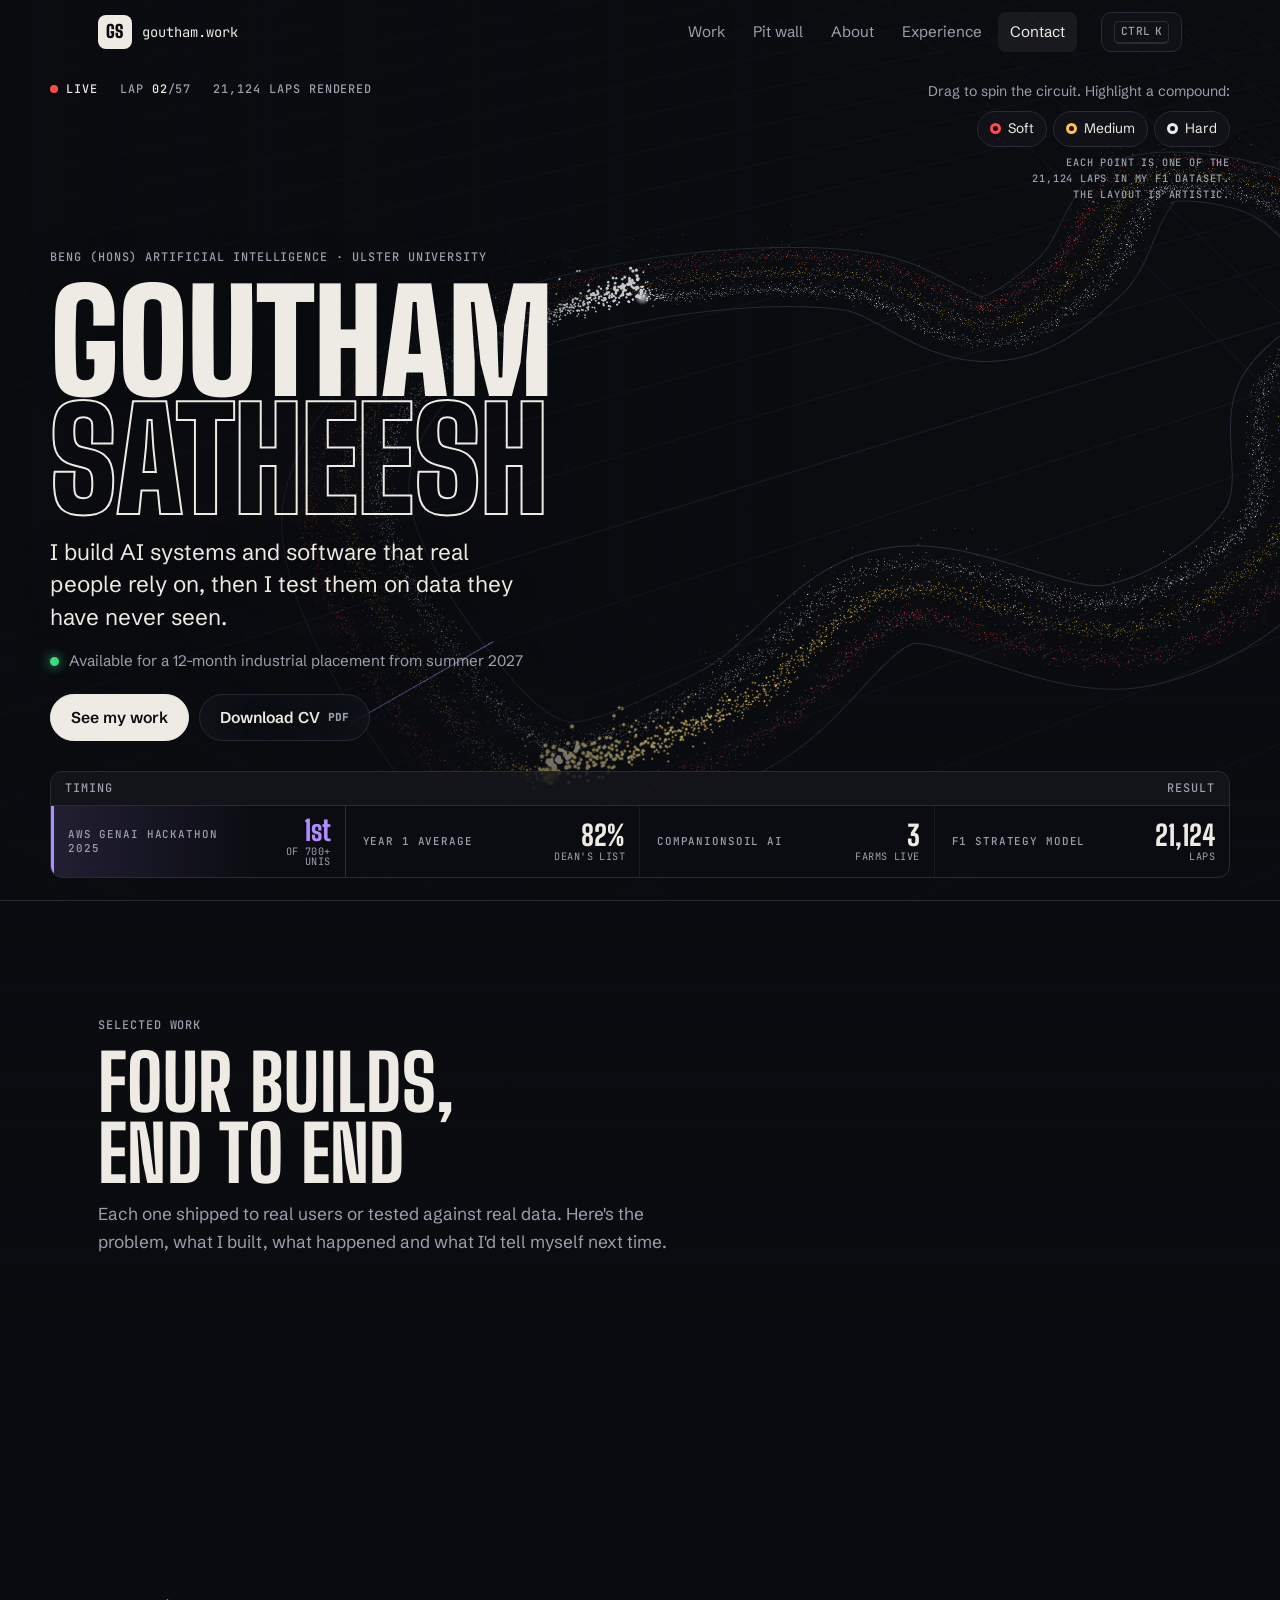
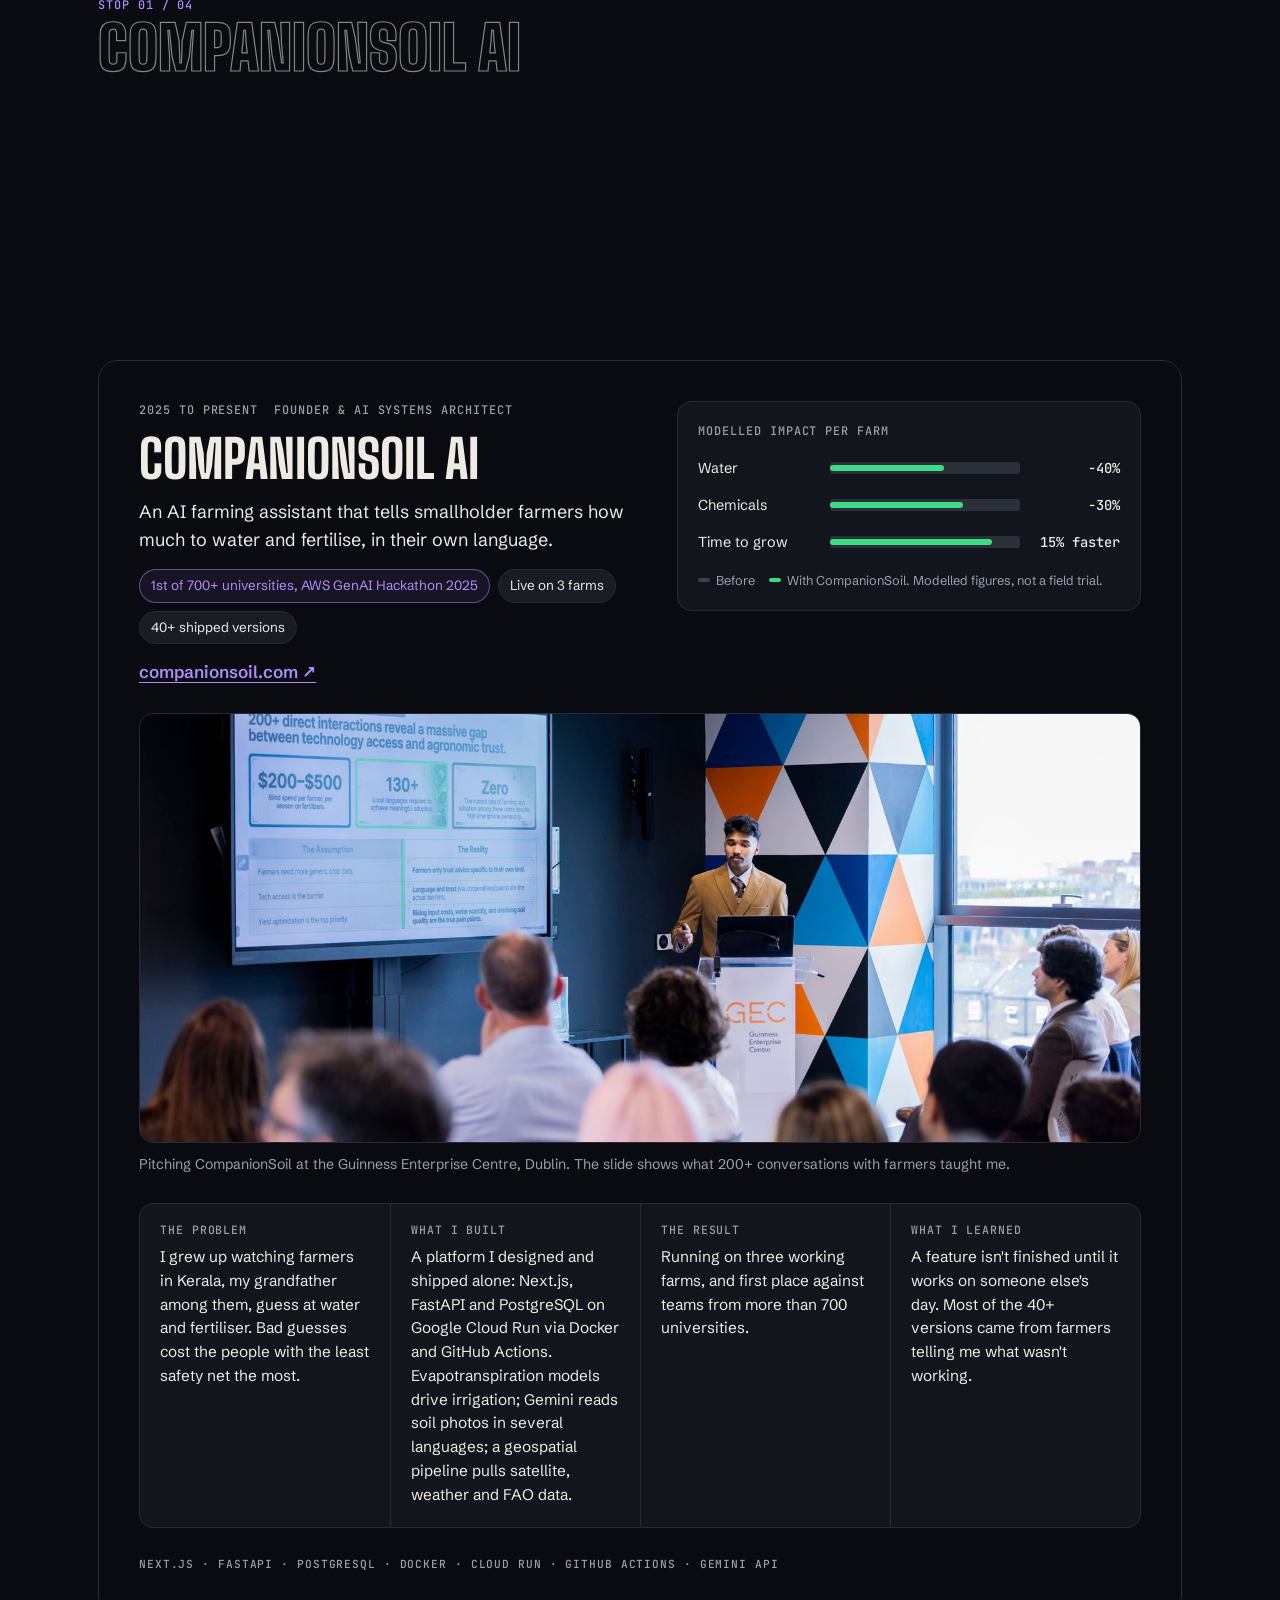
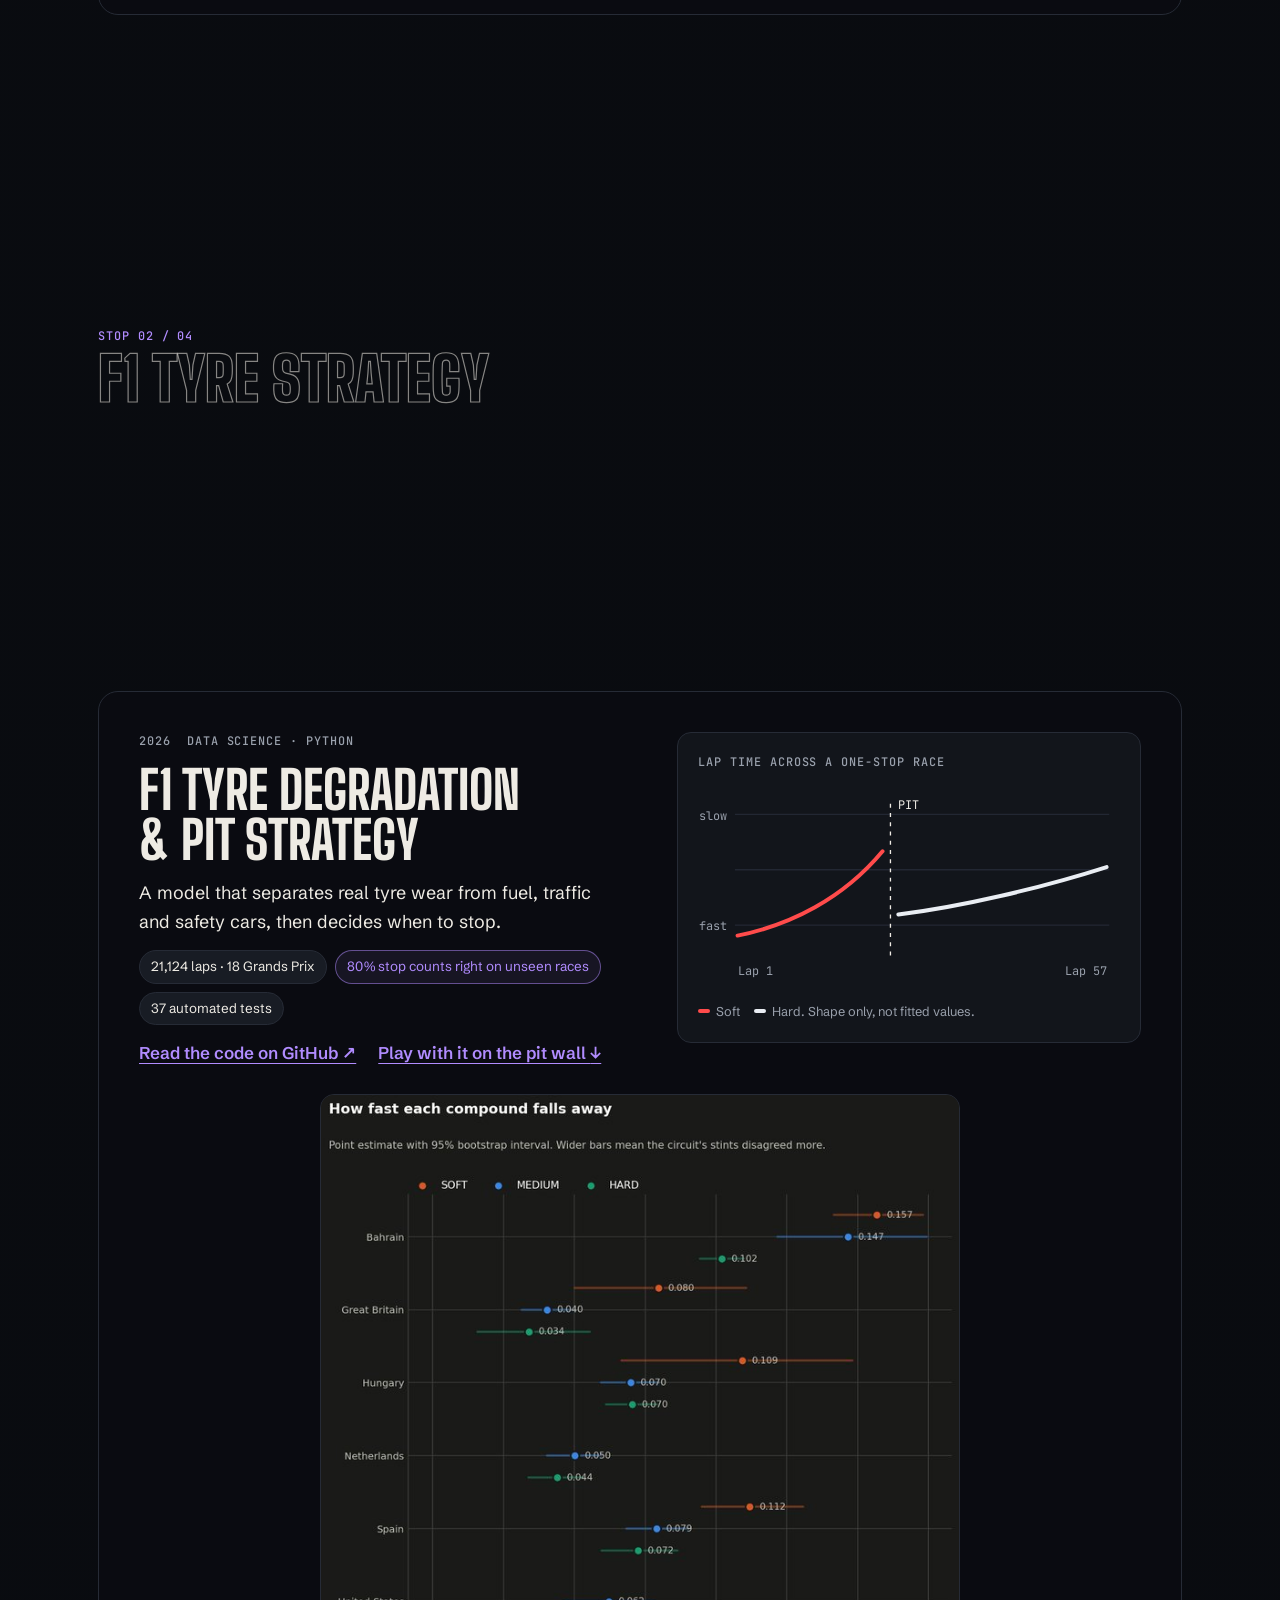
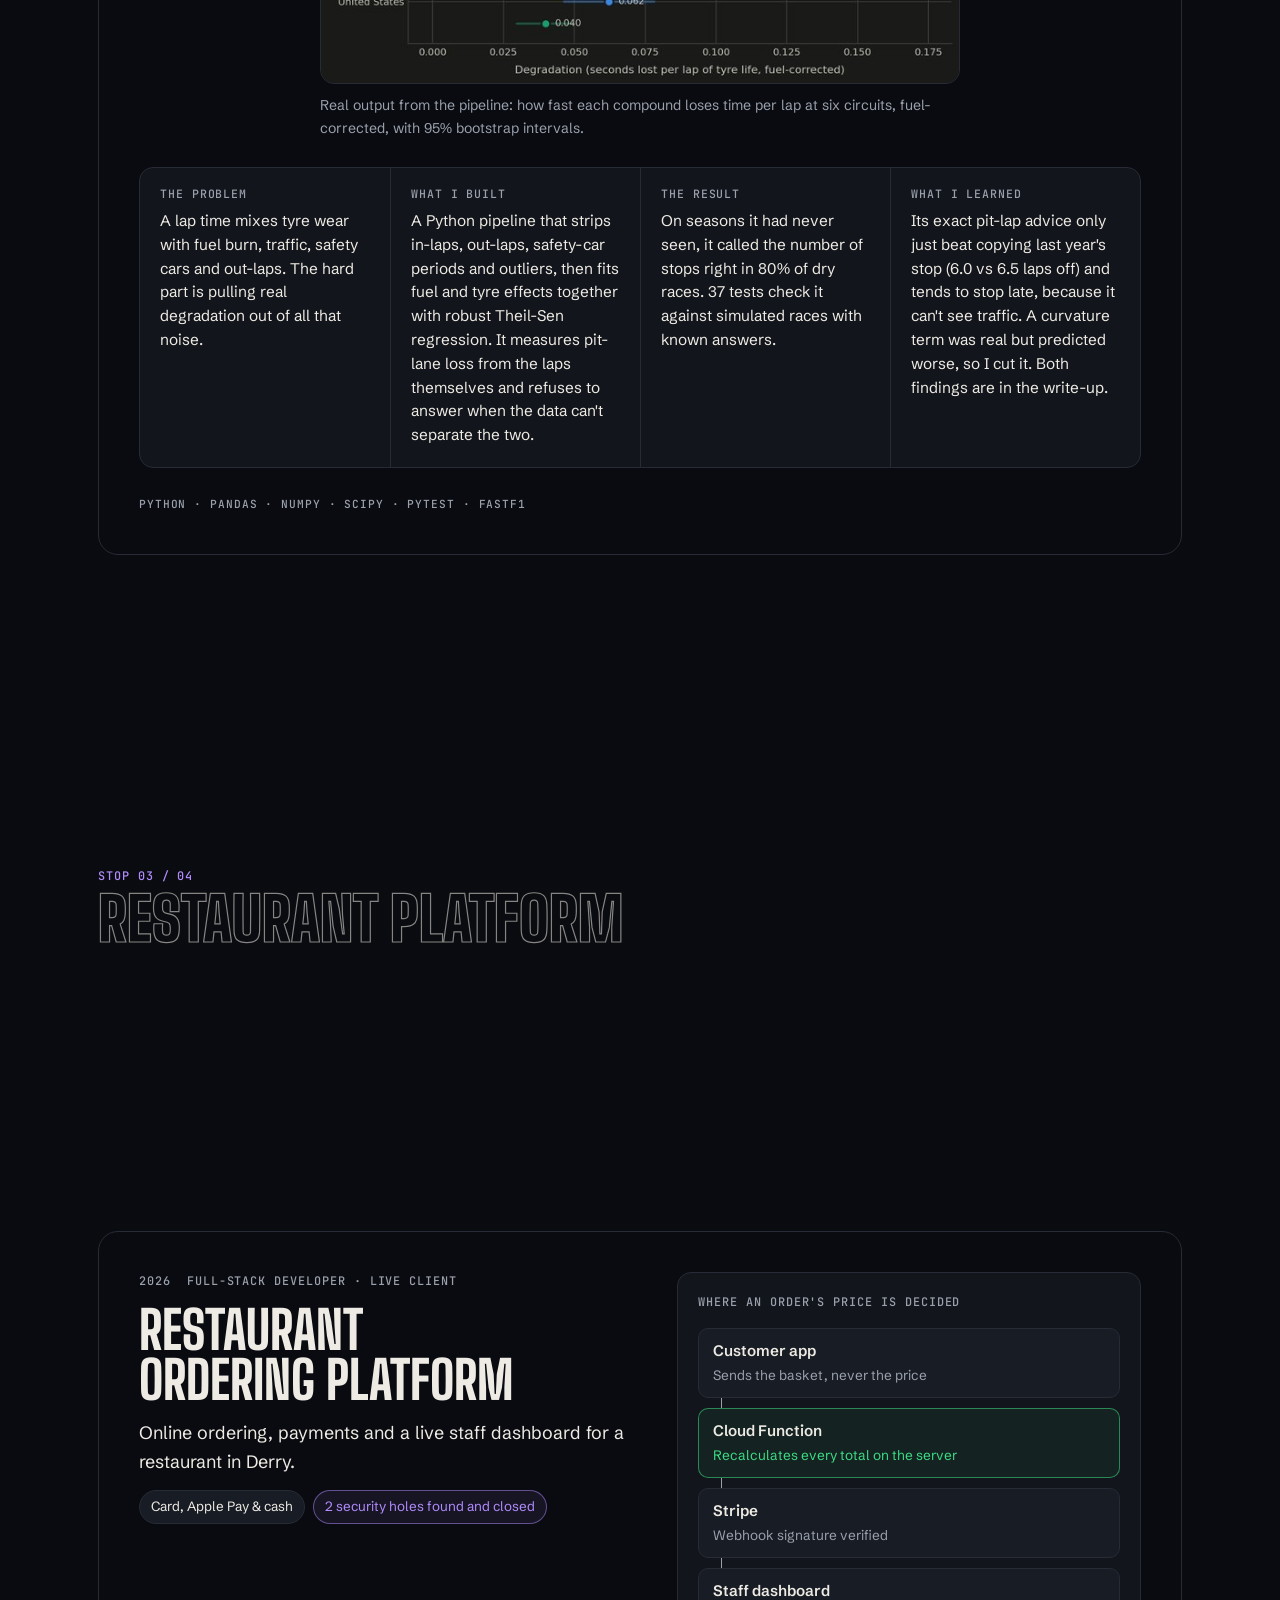
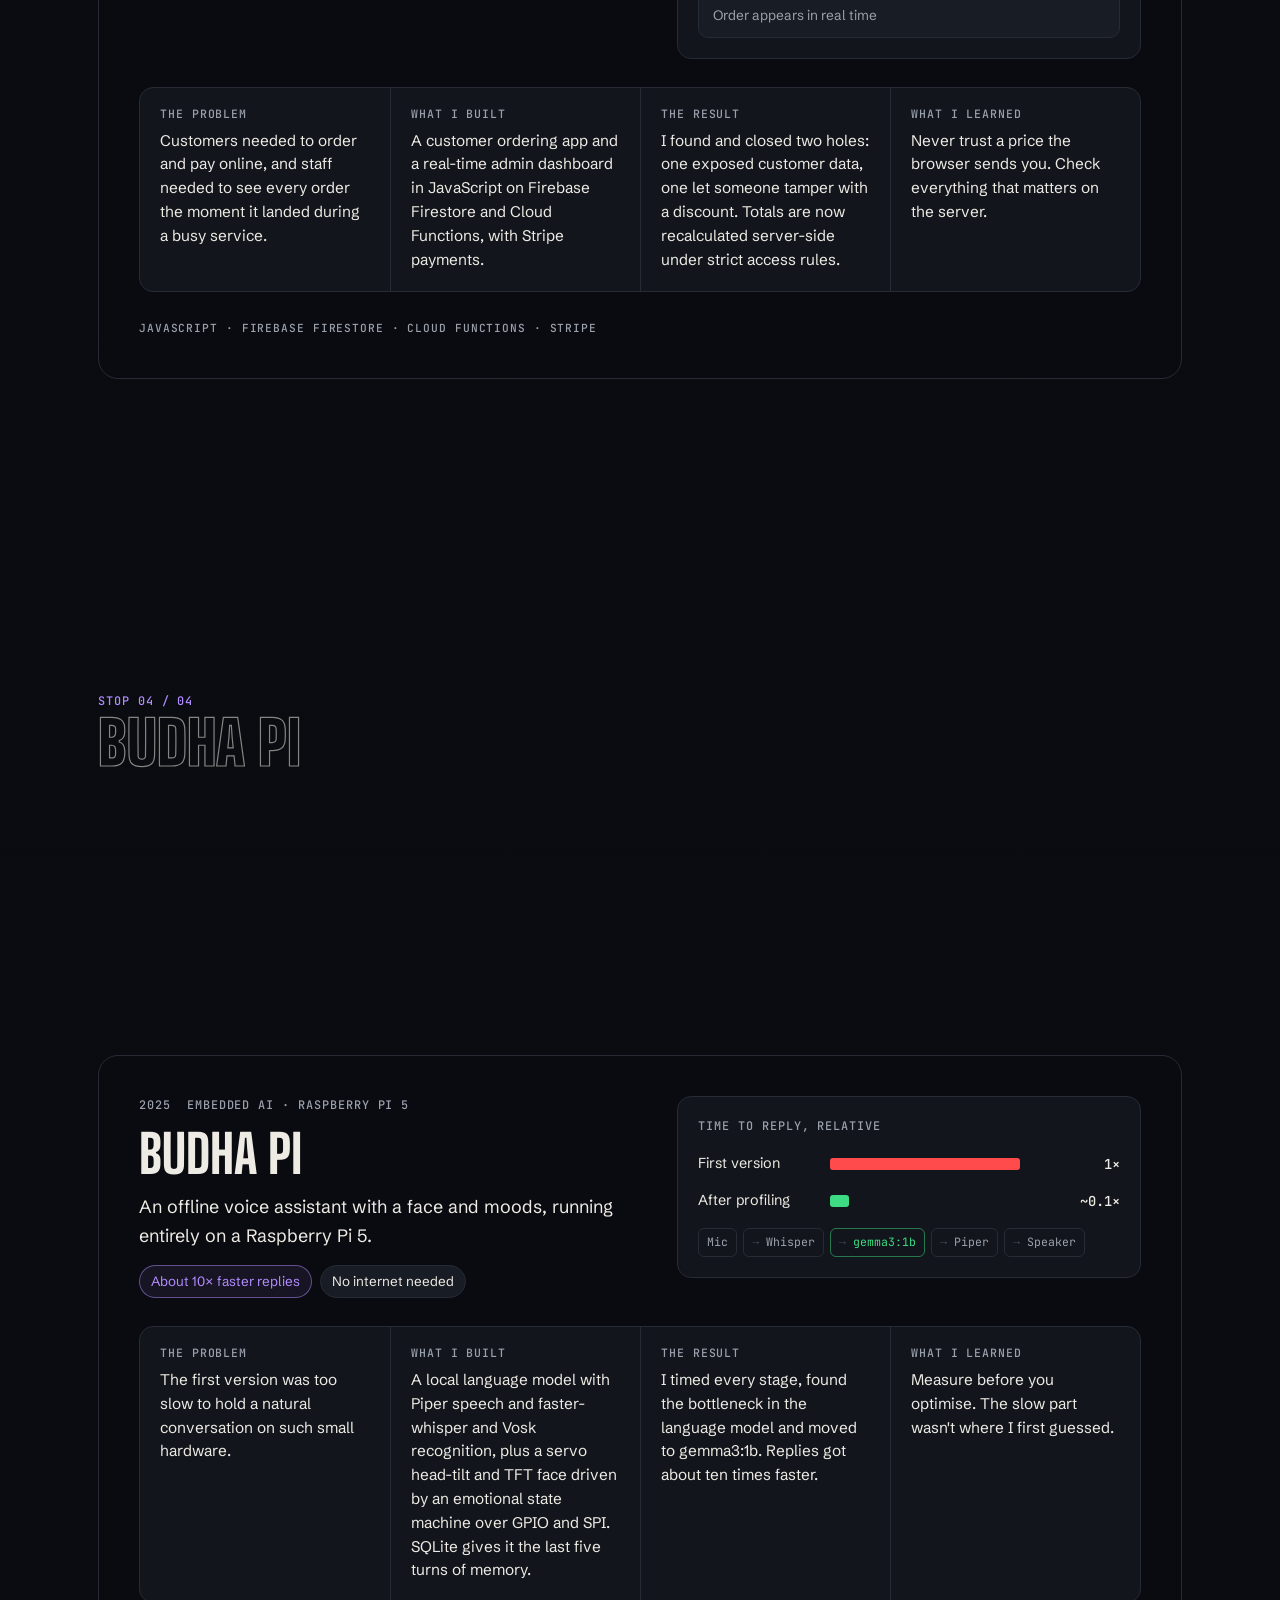
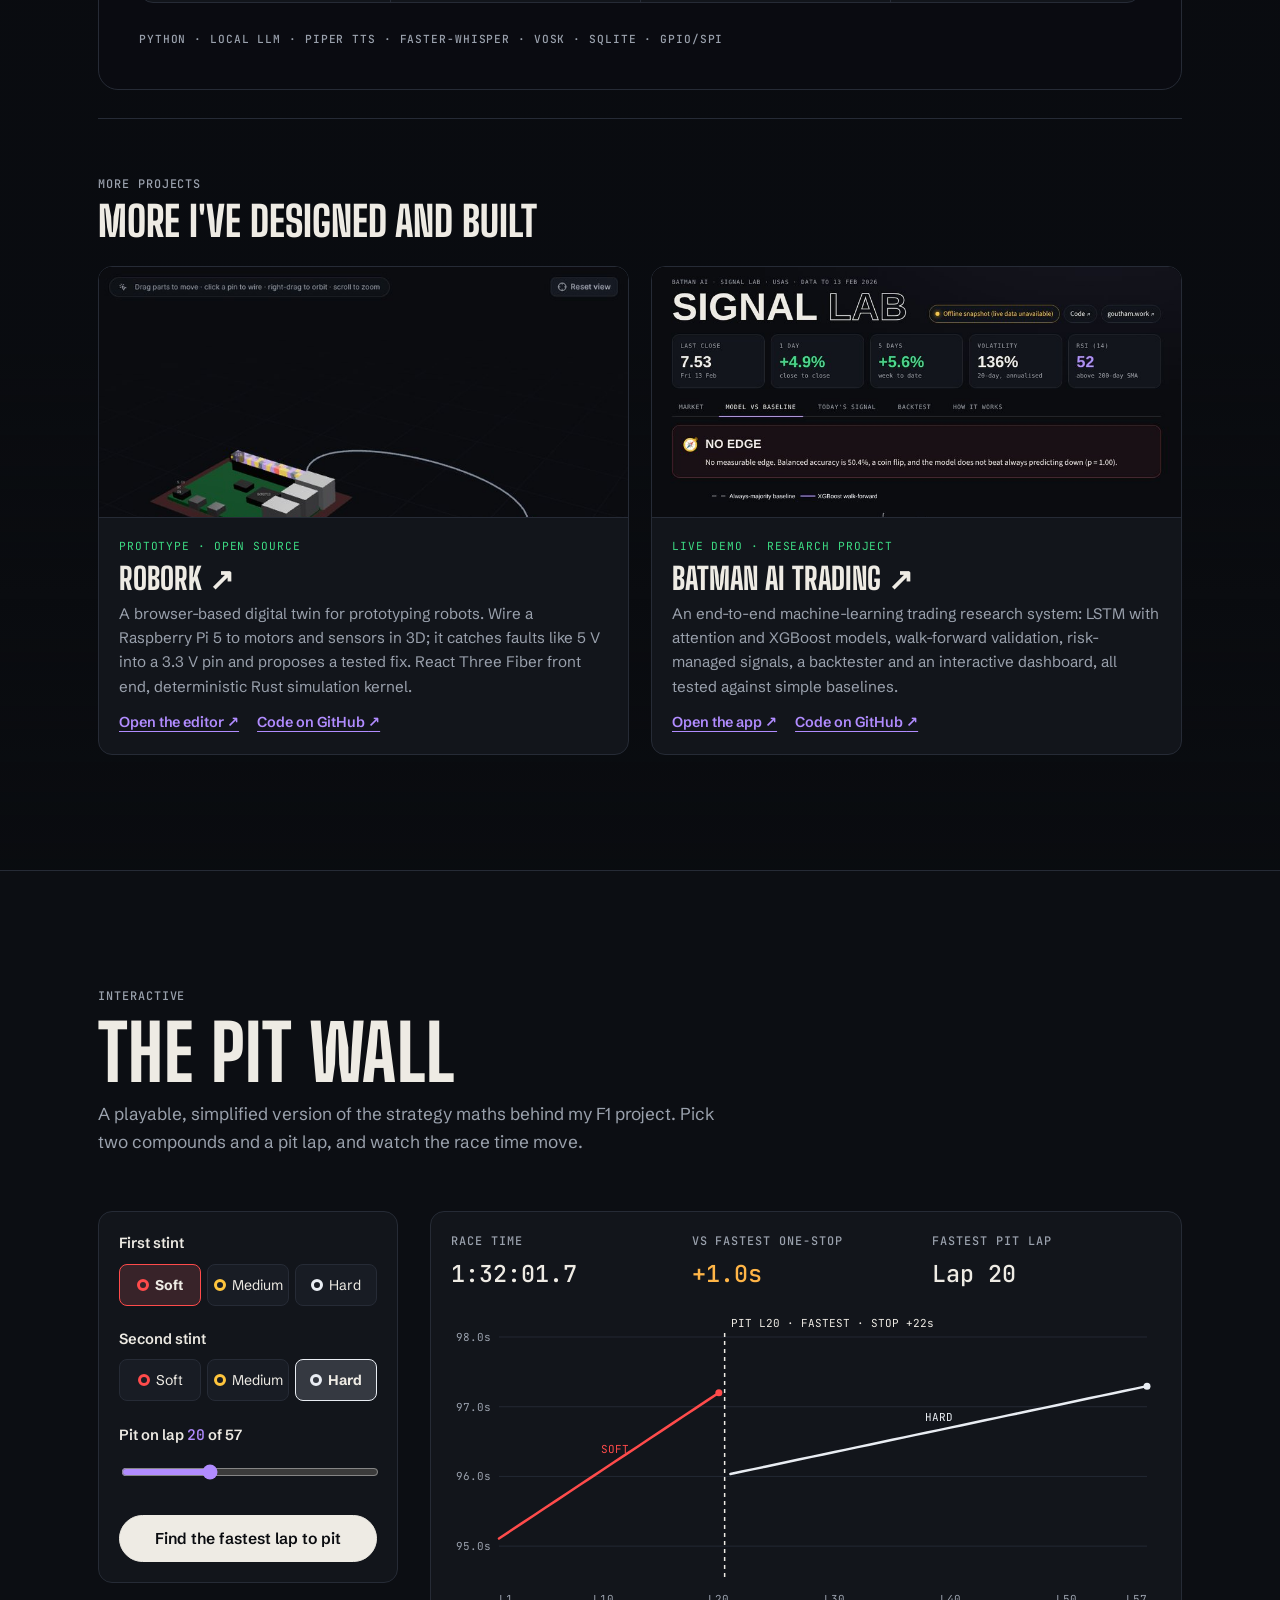
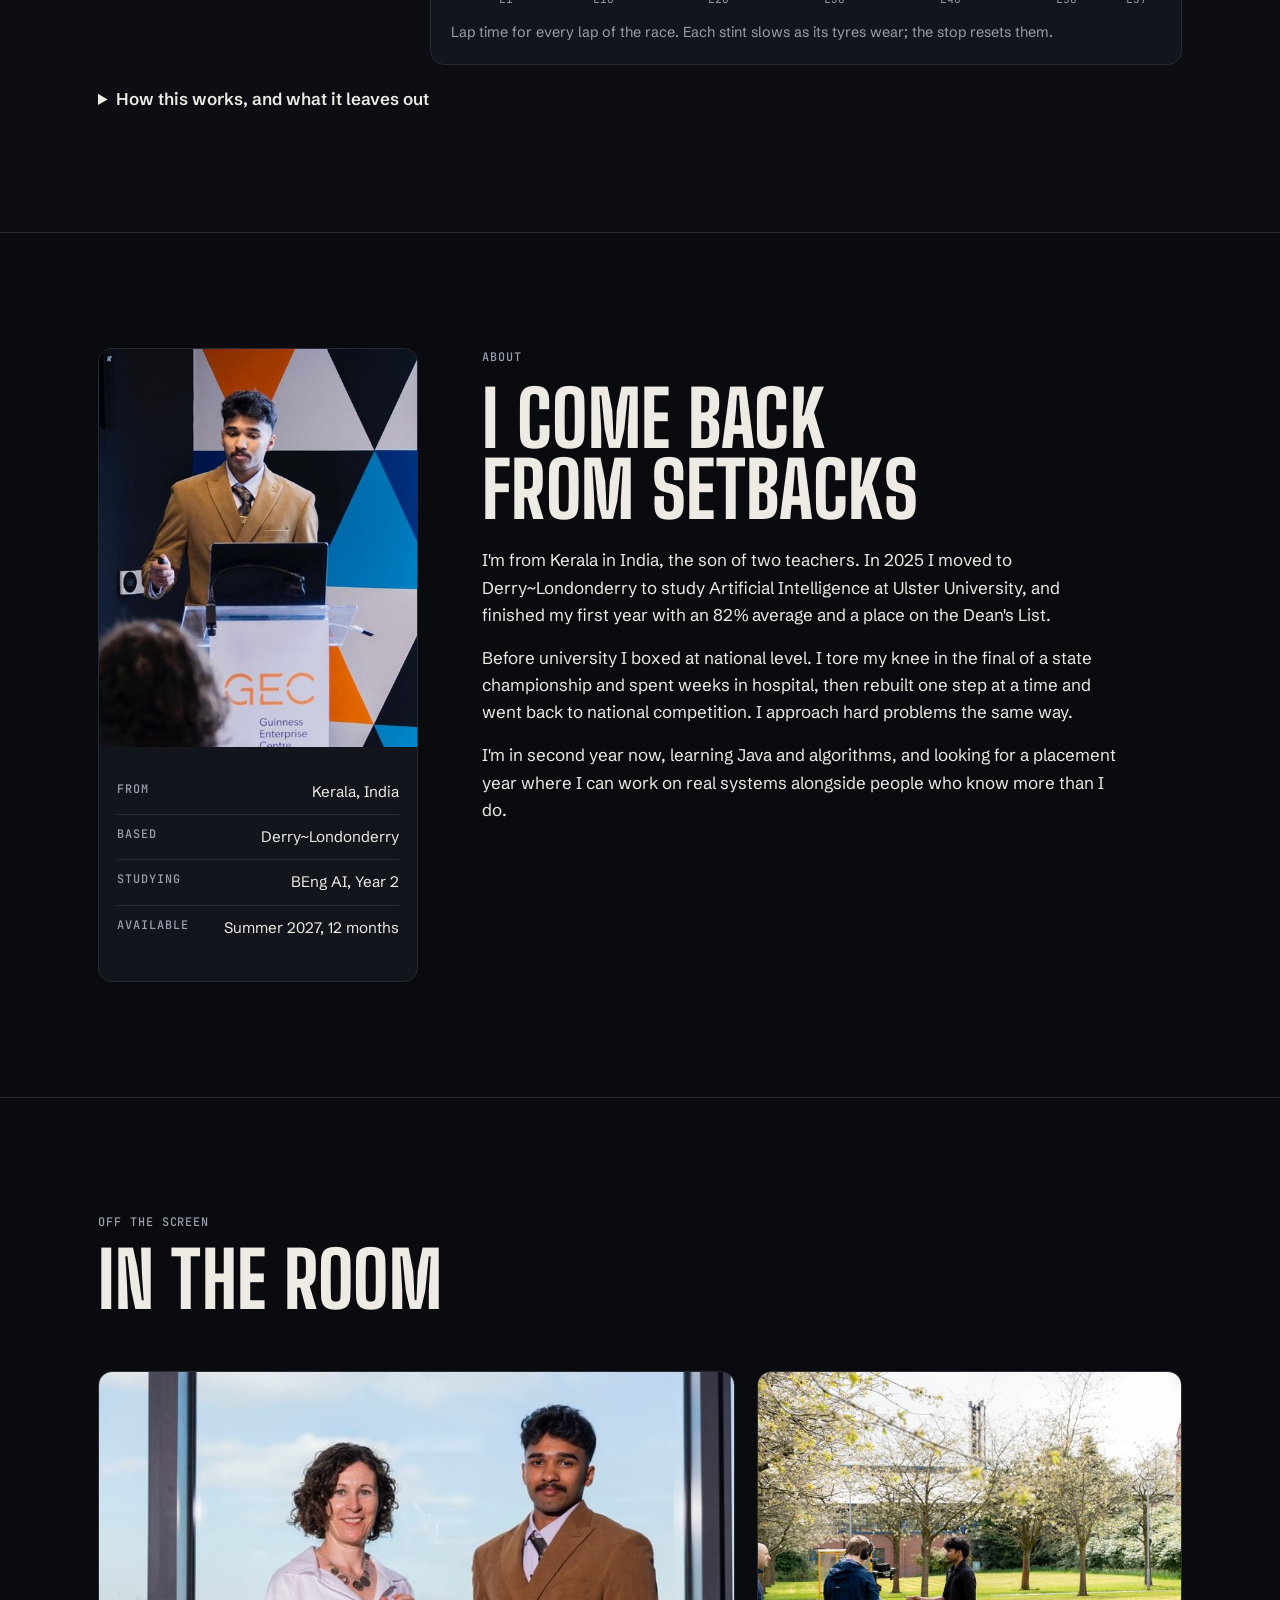
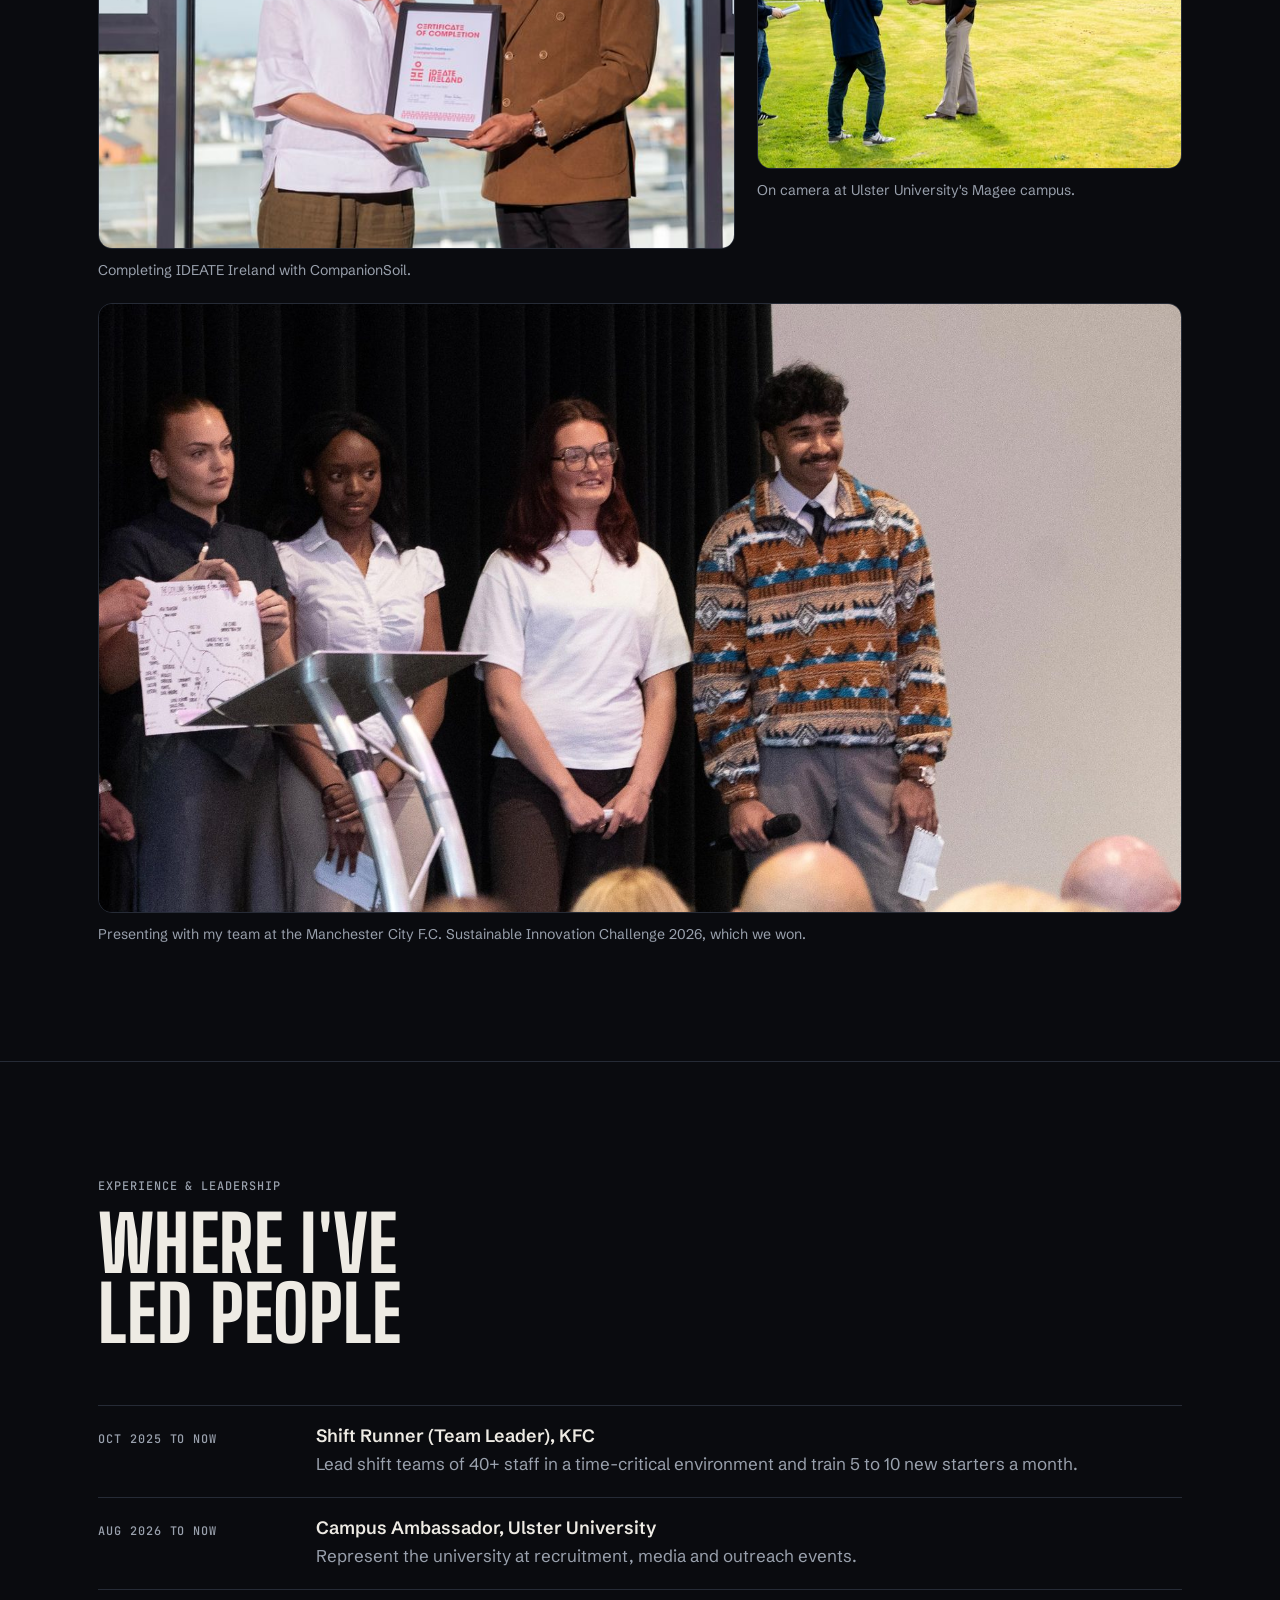
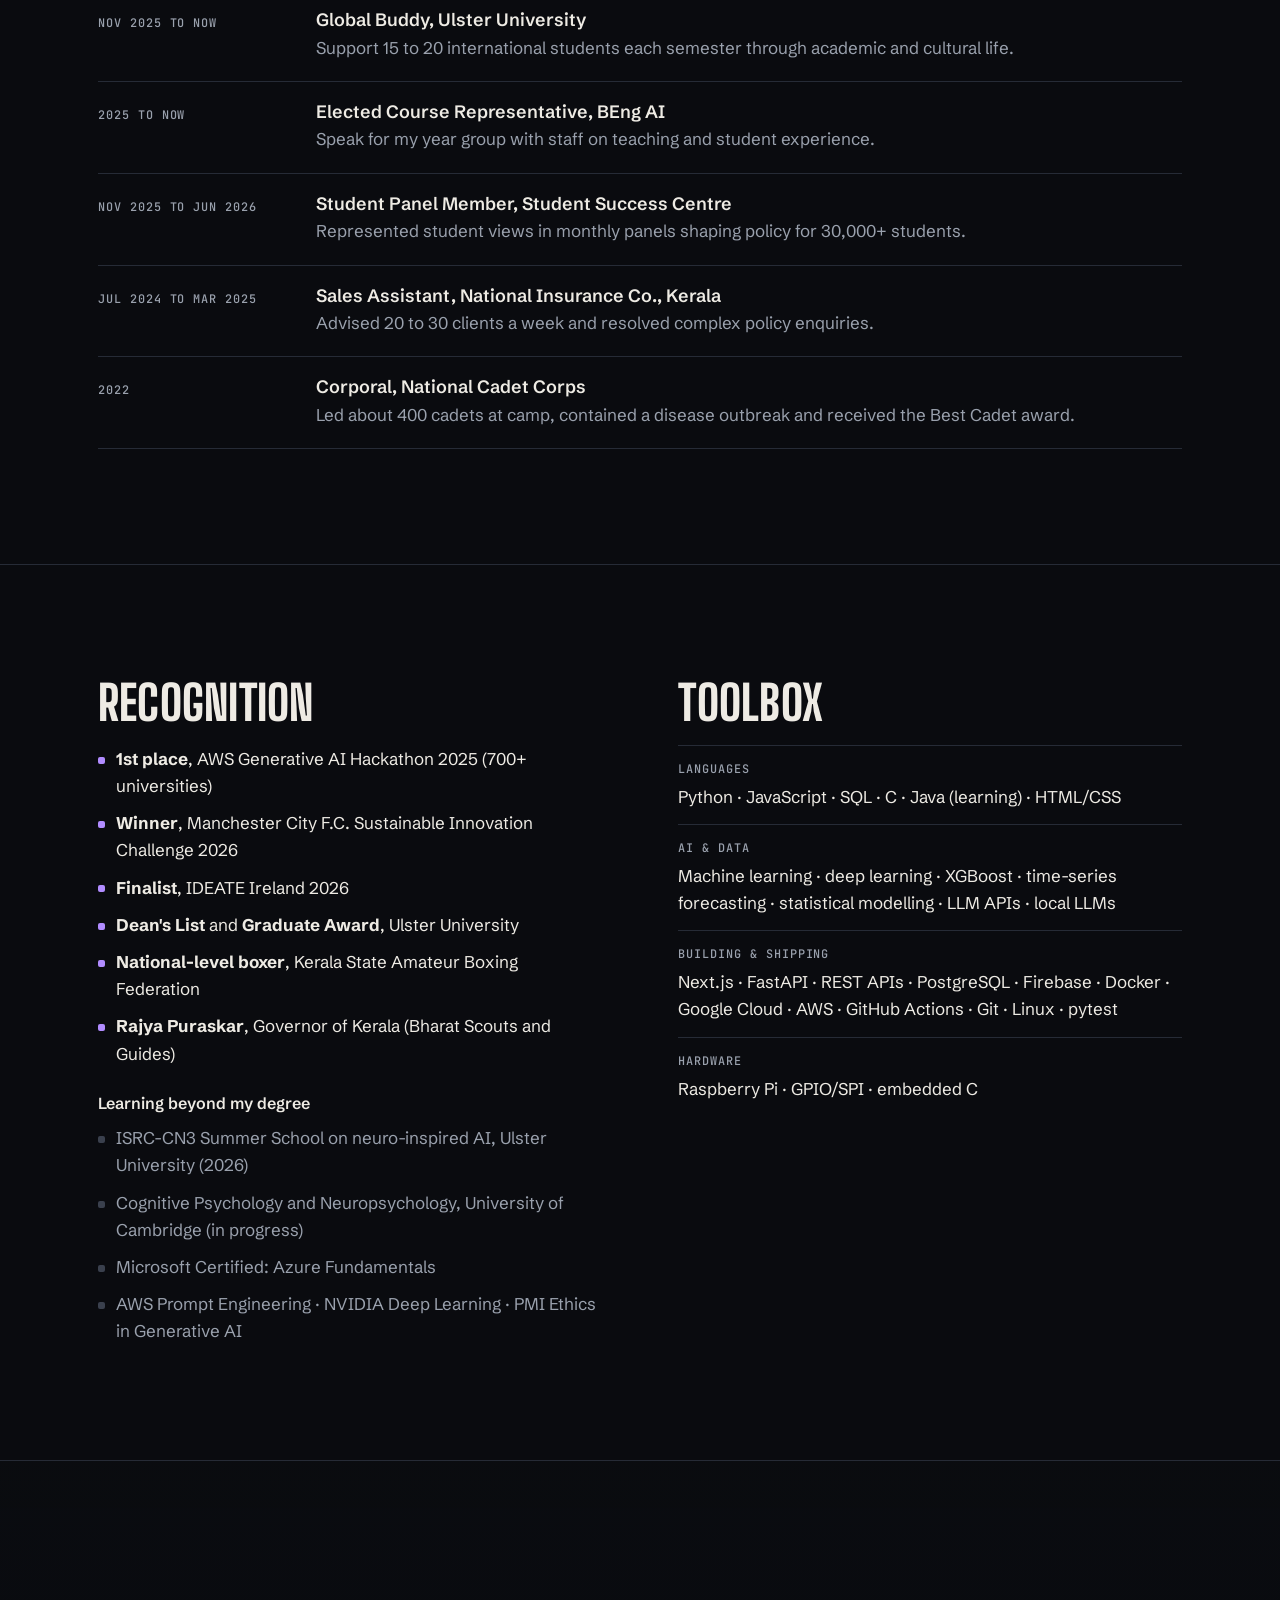
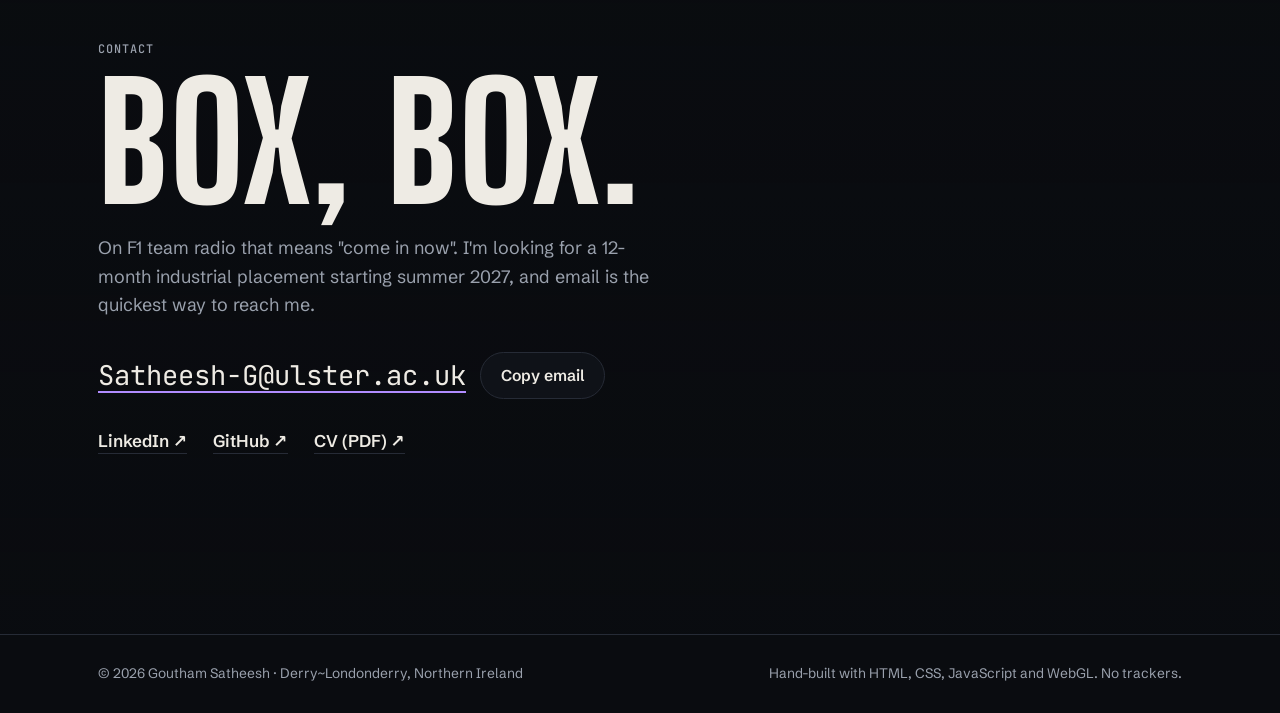
==== commit 987fac9c: "Cache-busting, real F1 degradation chart, lighter 3D on phones" ====
--- a/index.html
+++ b/index.html
@@ -24,7 +24,7 @@
 <link rel="manifest" href="site.webmanifest">
 <link rel="preload" href="fonts/big-shoulders-display-latin-wght-normal.woff2" as="font" type="font/woff2" crossorigin>
 <link rel="preload" href="fonts/schibsted-grotesk-latin-wght-normal.woff2" as="font" type="font/woff2" crossorigin>
-<link rel="stylesheet" href="css/styles.css">
+<link rel="stylesheet" href="css/styles.css?v=20261011">
 <script type="application/ld+json">
 {"@context":"https://schema.org","@type":"Person","name":"Goutham Satheesh","url":"https://goutham.work/","jobTitle":"BEng (Hons) Artificial Intelligence student","alumniOf":{"@type":"CollegeOrUniversity","name":"Ulster University"},"address":{"@type":"PostalAddress","addressLocality":"Derry~Londonderry","addressCountry":"GB"},"sameAs":["https://www.linkedin.com/in/gouthmn","https://github.com/GOUTHMNN"],"knowsAbout":["Artificial intelligence","Machine learning","Data science","Full-stack development","Python"]}
 </script>
@@ -163,6 +163,10 @@
             <text class="t" x="30" y="142">Lap 1</text><text class="t" x="310" y="142" text-anchor="end">Lap 57</text>
           </svg>
           <p class="viz__note"><span class="key key--soft"></span>Soft <span class="key key--hard"></span>Hard. Shape only, not fitted values.</p>
+        </figure>
+        <figure class="photo photo--wide photo--chart">
+          <img src="img/f1-degradation-1310.jpg" srcset="img/f1-degradation-700.jpg 700w, img/f1-degradation-1310.jpg 1310w" sizes="(max-width: 820px) 100vw, 640px" width="1310" height="1207" alt="Chart from the project: fuel-corrected degradation per lap for soft, medium and hard tyres at six circuits, with 95% bootstrap intervals. Bahrain wears tyres fastest." loading="lazy" decoding="async">
+          <figcaption>Real output from the pipeline: how fast each compound loses time per lap at six circuits, fuel-corrected, with 95% bootstrap intervals.</figcaption>
         </figure>
         <div class="case">
           <div><h4>The problem</h4><p>A lap time mixes tyre wear with fuel burn, traffic, safety cars and out-laps. The hard part is pulling real degradation out of all that noise.</p></div>
@@ -455,8 +459,8 @@
 </dialog>
 
 <script src="js/vendor/three.min.js" defer></script>
-<script src="js/scene.js" defer></script>
-<script src="js/pitwall.js" defer></script>
-<script src="js/main.js" defer></script>
+<script src="js/scene.js?v=20261011" defer></script>
+<script src="js/pitwall.js?v=20261011" defer></script>
+<script src="js/main.js?v=20261011" defer></script>
 </body>
 </html>
--- a/css/styles.css
+++ b/css/styles.css
@@ -169,7 +169,7 @@
 .project { display: grid; grid-template-columns: minmax(0, 1.05fr) minmax(0, 1fr); gap: 28px clamp(24px, 4vw, 56px); padding: clamp(22px, 3.4vw, 40px); margin-bottom: 28px;
   background: rgb(11 13 18 / .84); border: 1px solid var(--line); border-radius: 20px; }
 /* The work section lets the track show through, so the camera fly-through is visible between cards. */
-main > #work.section { background: linear-gradient(180deg, rgb(10 12 16 / .9) 0, rgb(10 12 16 / .35) 420px, rgb(10 12 16 / .35) calc(100% - 520px), rgb(10 12 16 / .92) 100%); }
+main > #work.section { background: linear-gradient(180deg, rgb(10 12 16 / .9) 0, rgb(10 12 16 / .12) 420px, rgb(10 12 16 / .12) calc(100% - 520px), rgb(10 12 16 / .92) 100%); }
 .project__lead { display: grid; gap: 14px; align-content: start; min-width: 0; }
 .project__meta { display: flex; flex-wrap: wrap; gap: 6px 16px; color: var(--mute); }
 .project__title { font-family: var(--f-display); font-weight: 800; text-transform: uppercase; font-size: clamp(2rem, 1.4rem + 2.4vw, 3.3rem); line-height: .95; }
@@ -350,6 +350,8 @@
 .photo--wide { grid-column: 1 / -1; }
 .photo--wide img { aspect-ratio: 21 / 9; object-position: 50% 40%; }
 @media (max-width: 760px) { .photo--wide img { aspect-ratio: 4 / 3; object-position: 62% 50%; } }
+.photo--chart { max-width: 640px; margin-inline: auto; width: 100%; }
+.photo--chart img, .photo--wide.photo--chart img { aspect-ratio: auto; height: auto; object-fit: contain; background: #1a1a1a; }
 .gallery { display: grid; grid-template-columns: minmax(0, 1.5fr) minmax(0, 1fr); grid-template-areas: "a b" "c c"; gap: 22px; }
 .photo--a { grid-area: a; } .photo--b { grid-area: b; } .photo--c { grid-area: c; }
 .photo--a img, .photo--b img { aspect-ratio: 4 / 3; }
@@ -384,7 +386,7 @@
 .more__grid .product__shot img { height: 250px; max-height: none; object-position: left top; }
 
 /* ---------- scroll stops between projects: the camera flies along the track here ---------- */
-.stop-gap { height: 34vh; min-height: 200px; display: flex; flex-direction: column; justify-content: center; gap: 6px; pointer-events: none; }
+.stop-gap { height: 72vh; min-height: 360px; display: flex; flex-direction: column; justify-content: center; gap: 6px; pointer-events: none; }
 .stop-gap b { font-family: var(--f-display); font-weight: 900; text-transform: uppercase; font-size: clamp(2.2rem, 1.4rem + 3vw, 4rem); line-height: .9; color: transparent; -webkit-text-stroke: 1.2px rgb(238 235 228 / .55); }
 .stop-gap .eyebrow { color: var(--purple); }
-@media (max-width: 760px) { .stop-gap { height: 22vh; min-height: 140px; } }
+@media (max-width: 760px) { .stop-gap { height: 58vh; min-height: 300px; } }
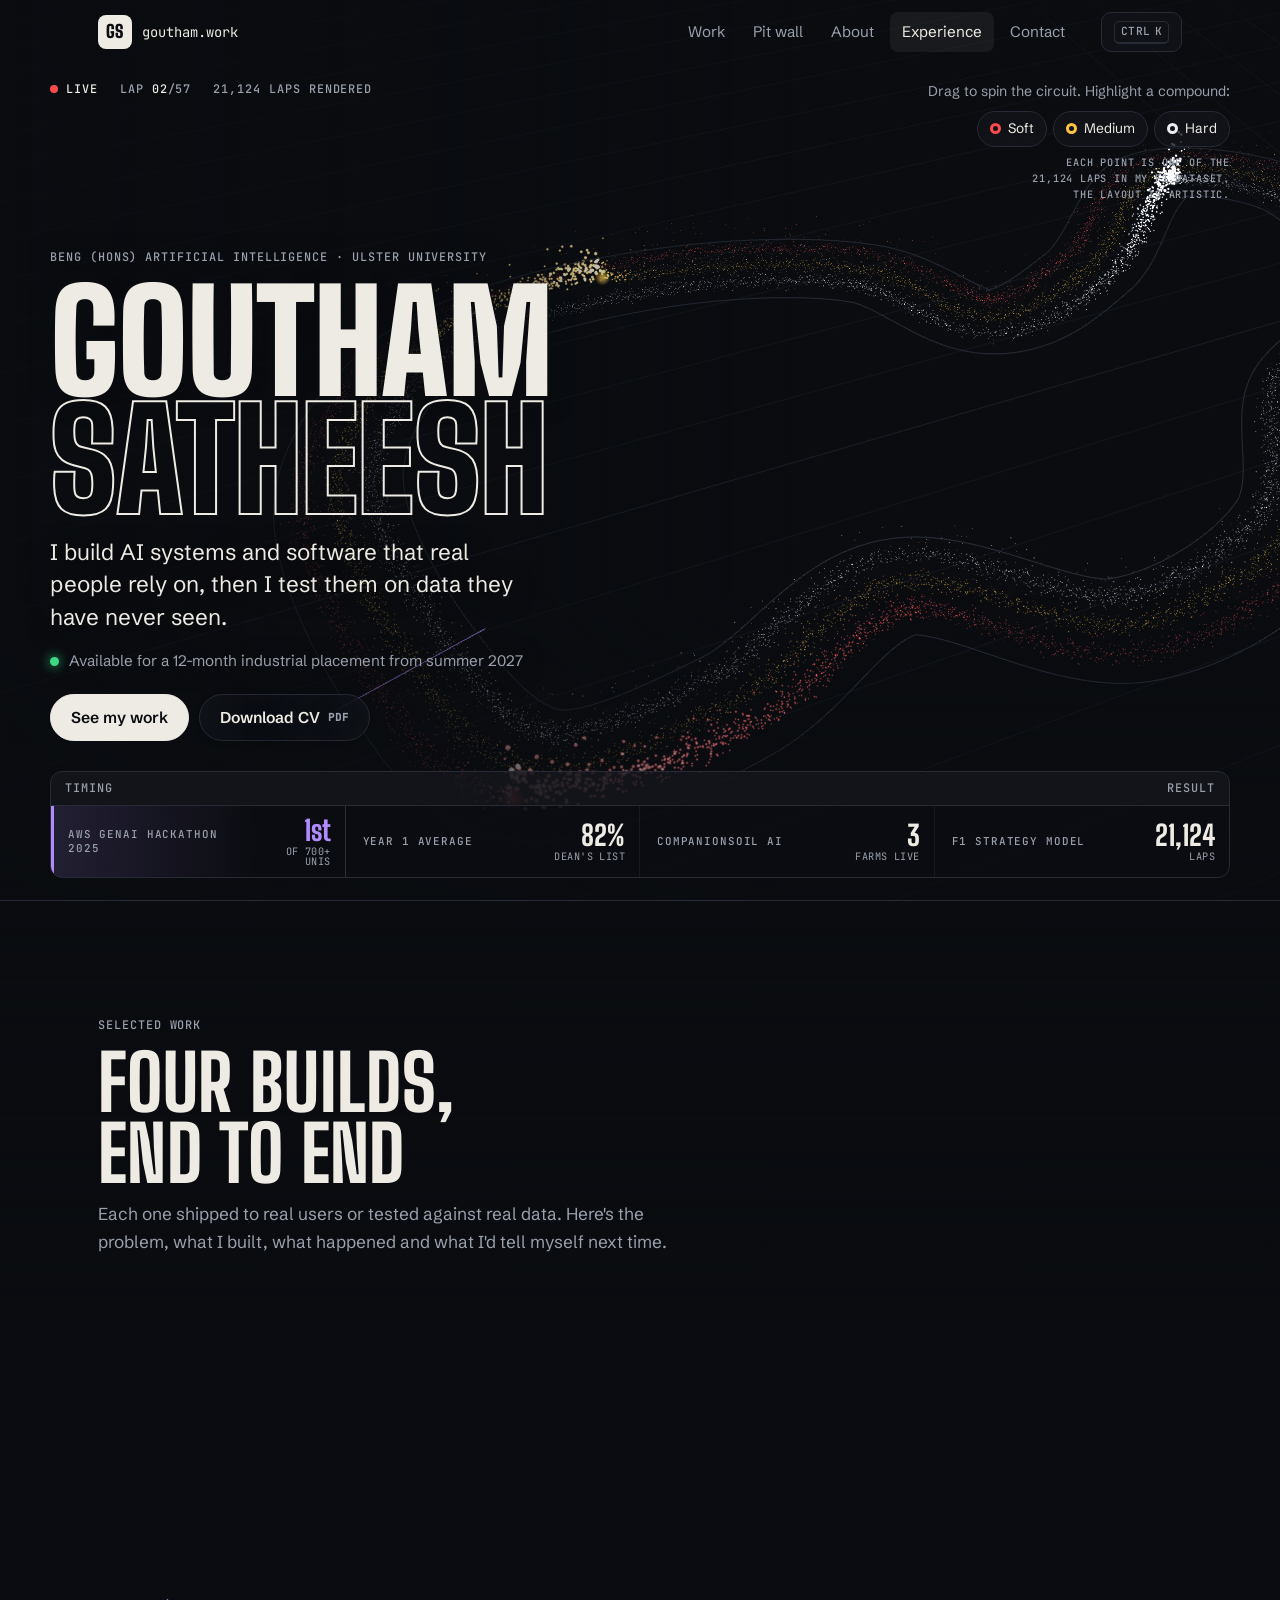
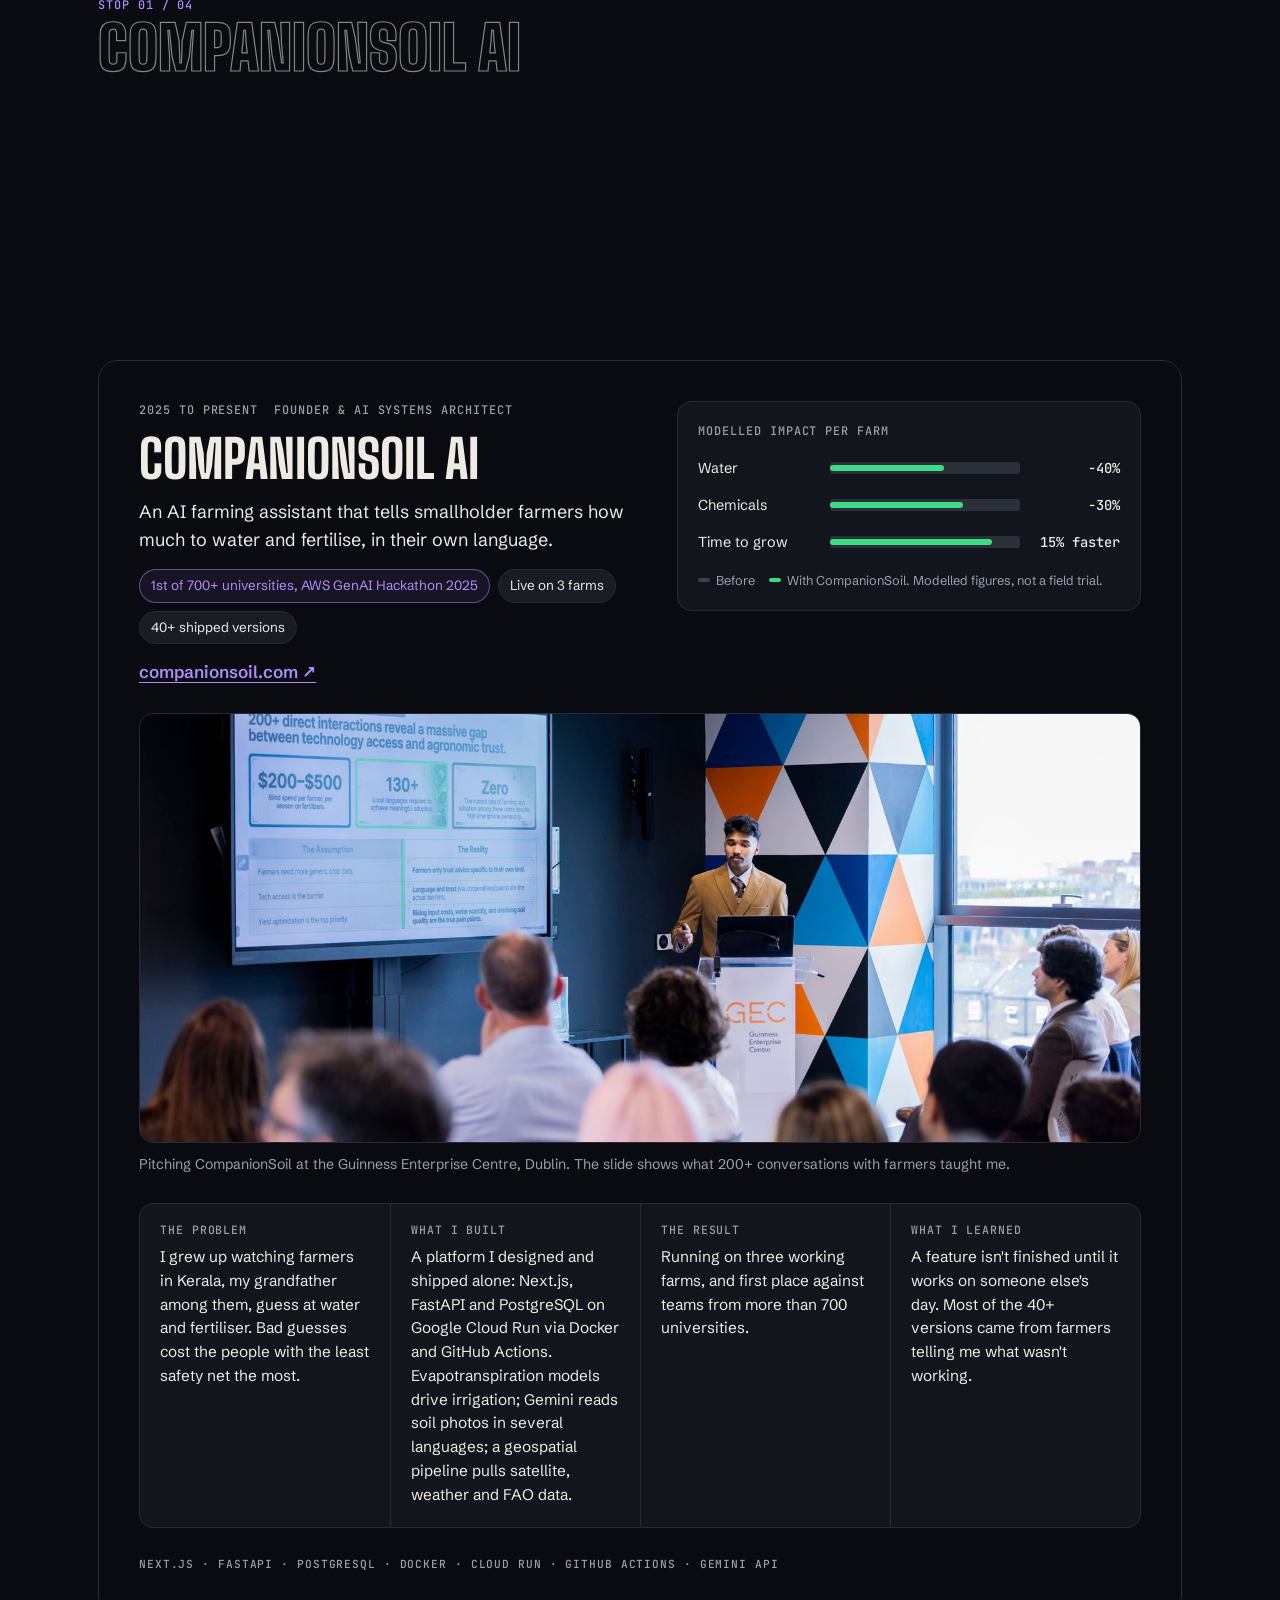
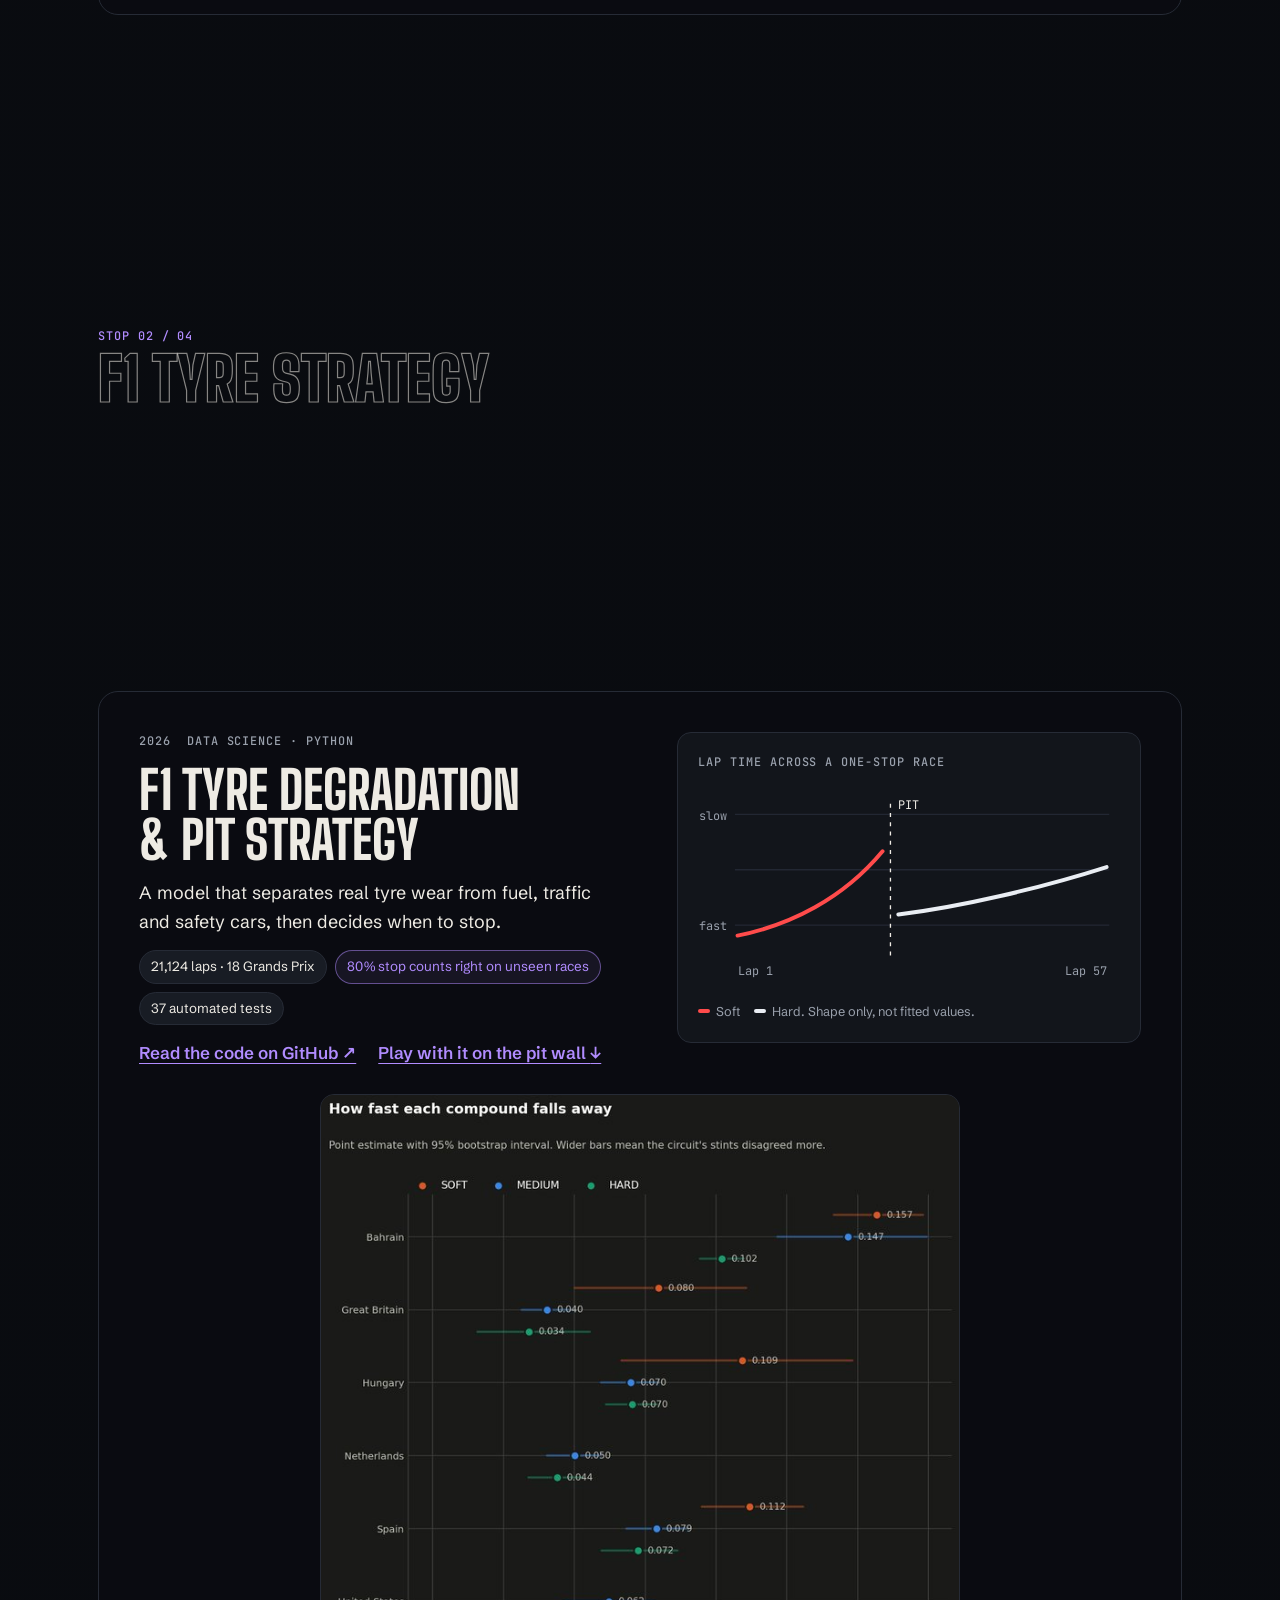
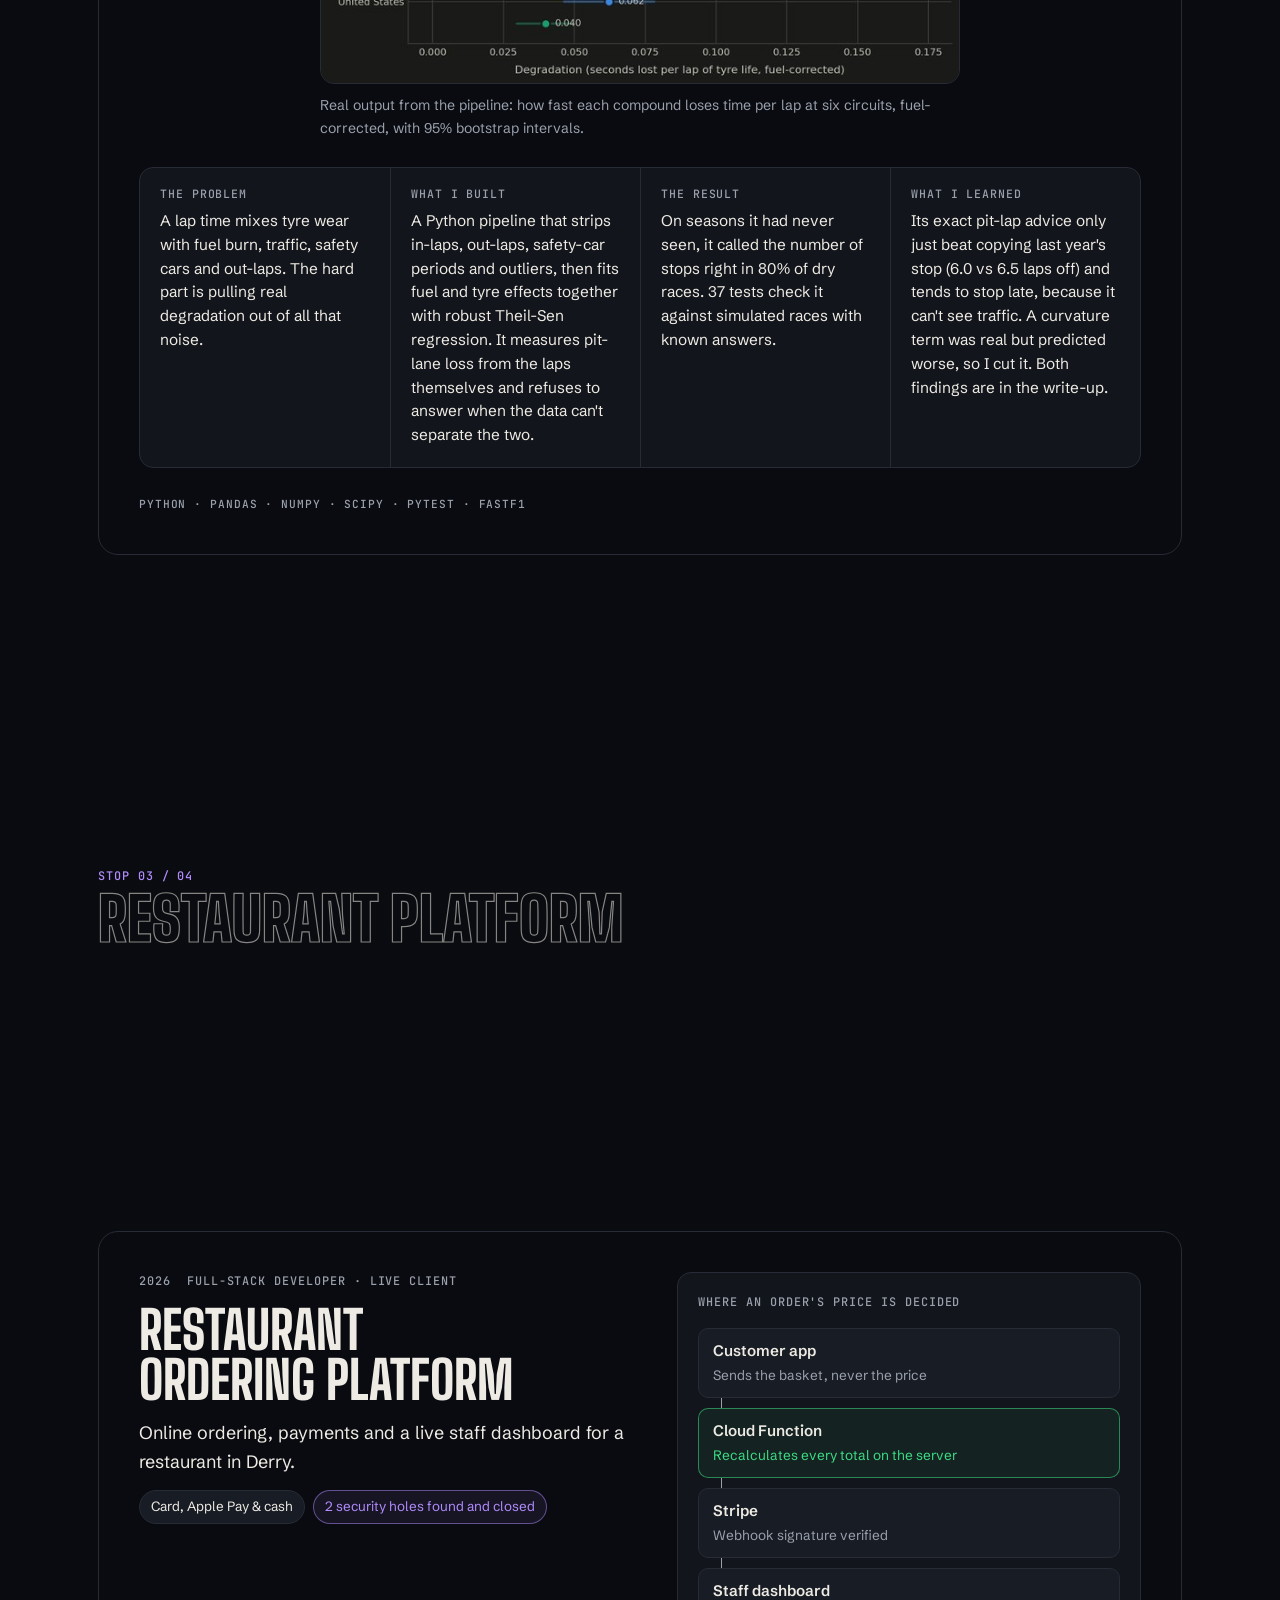
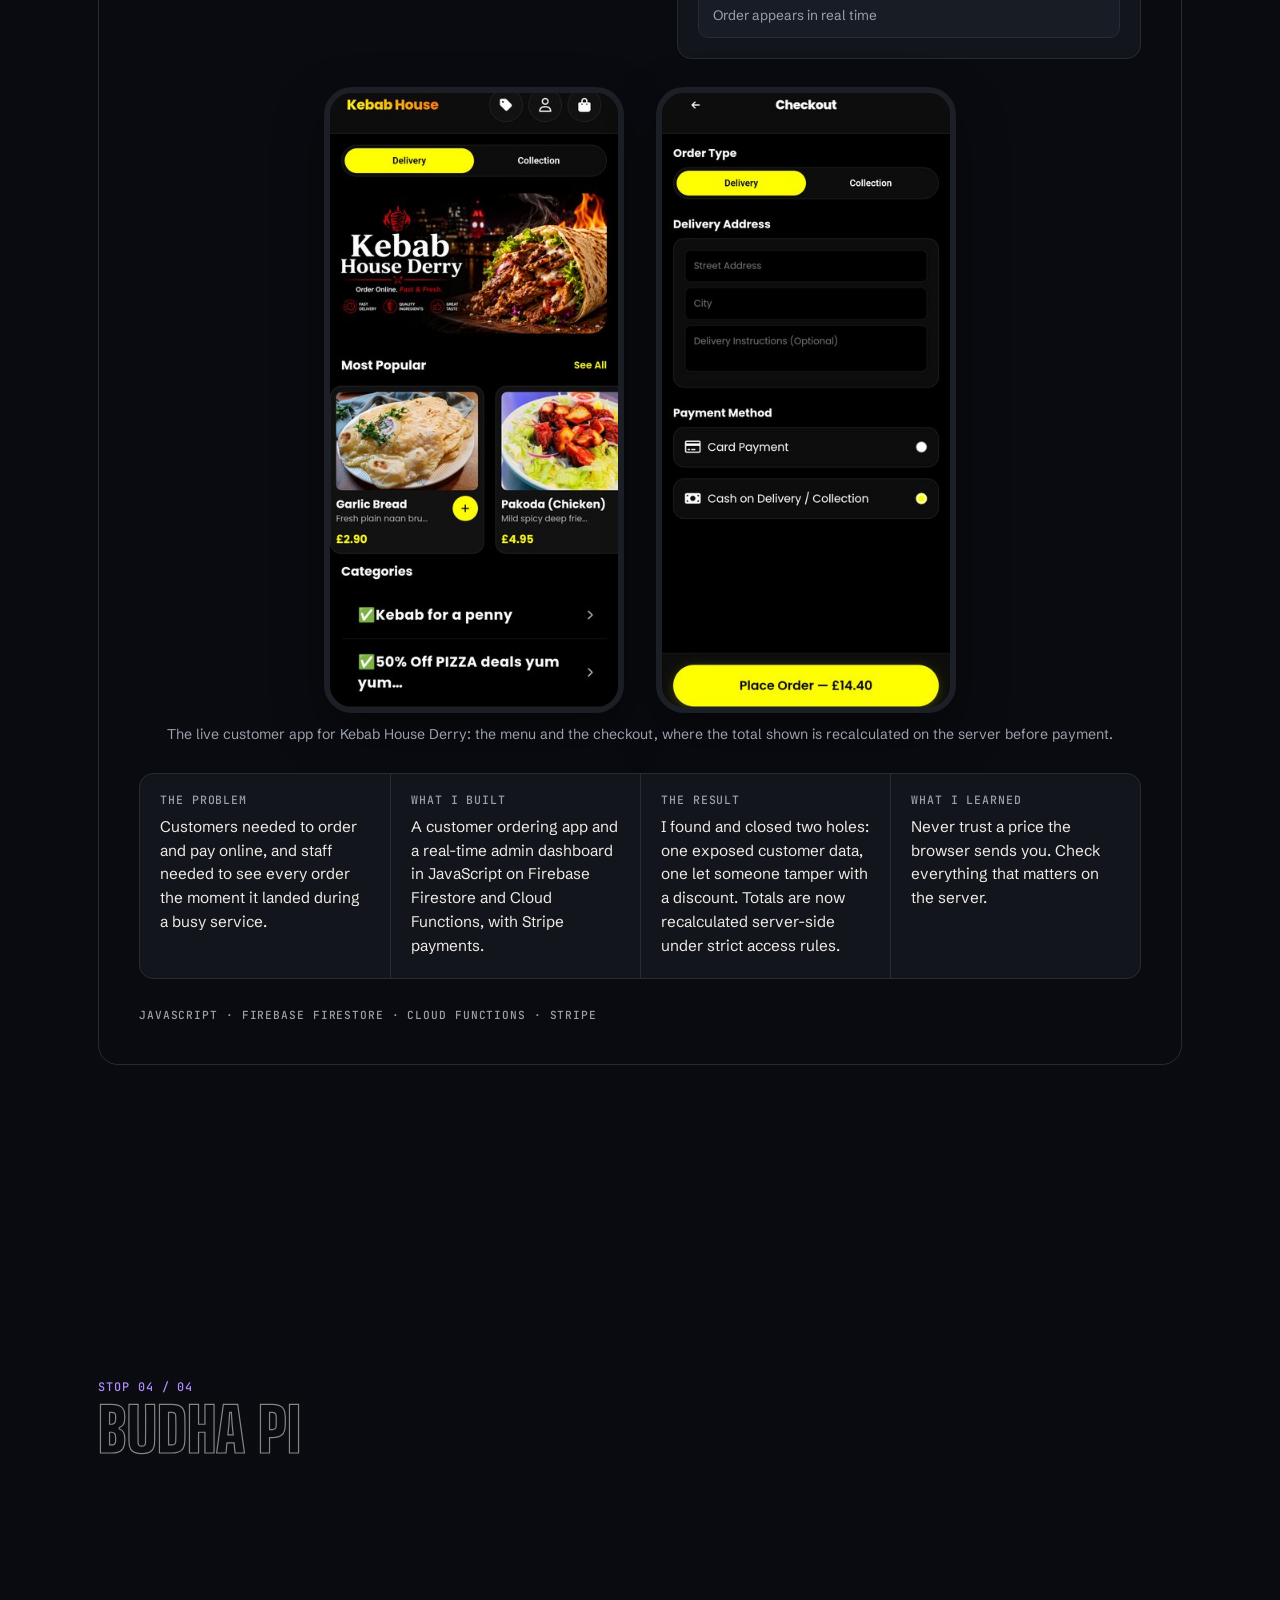
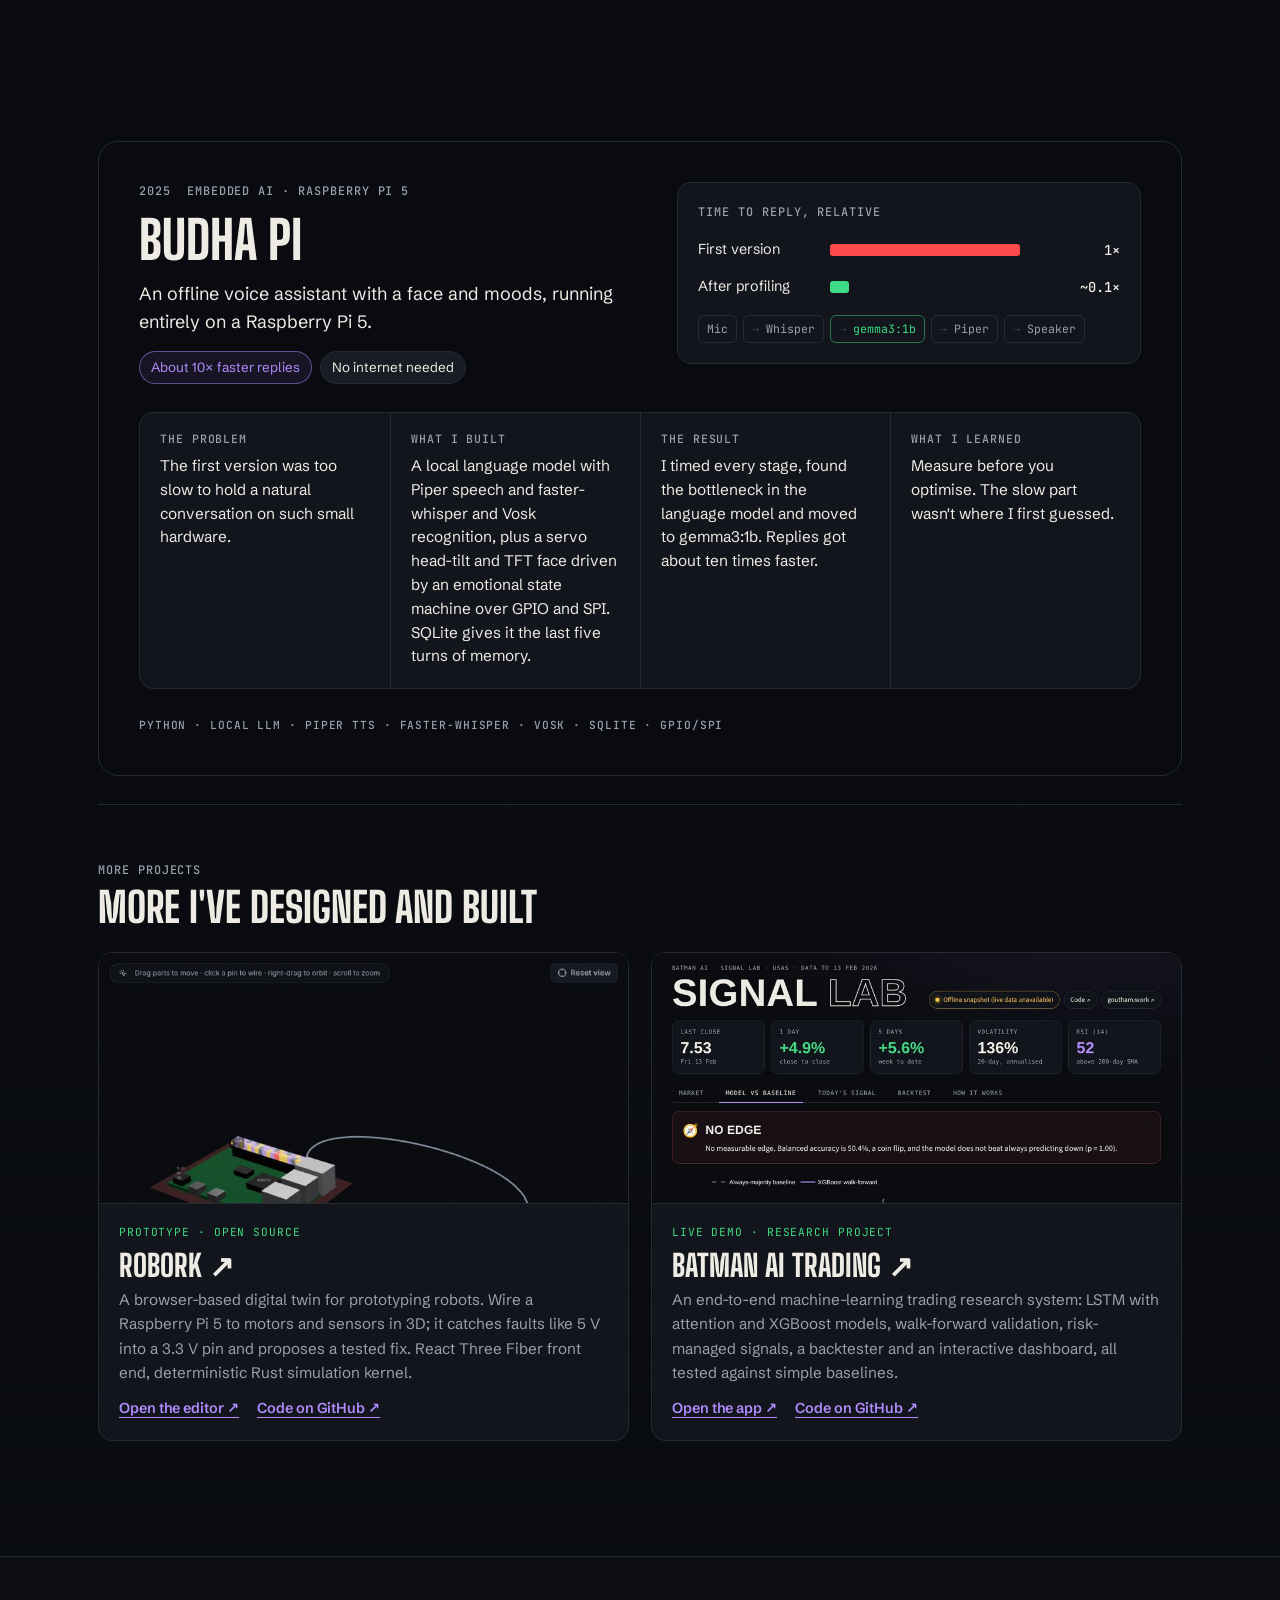
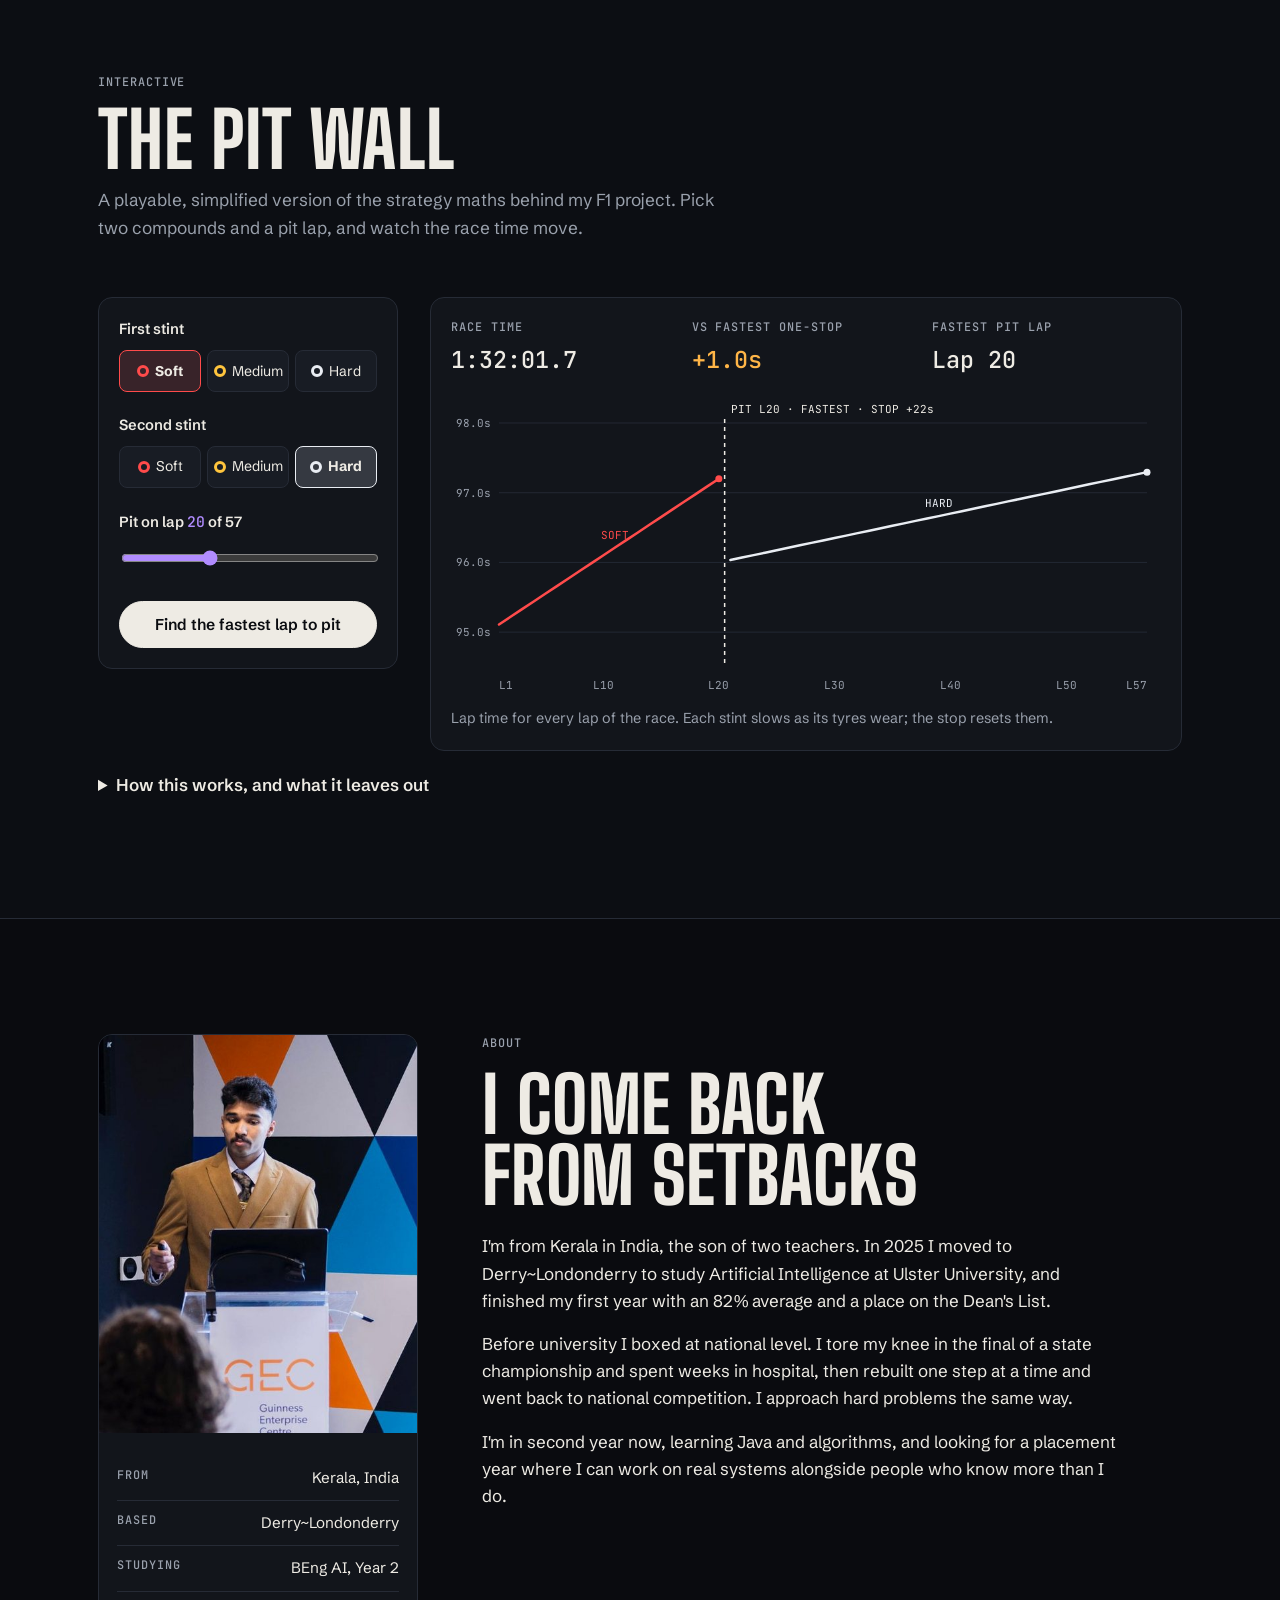
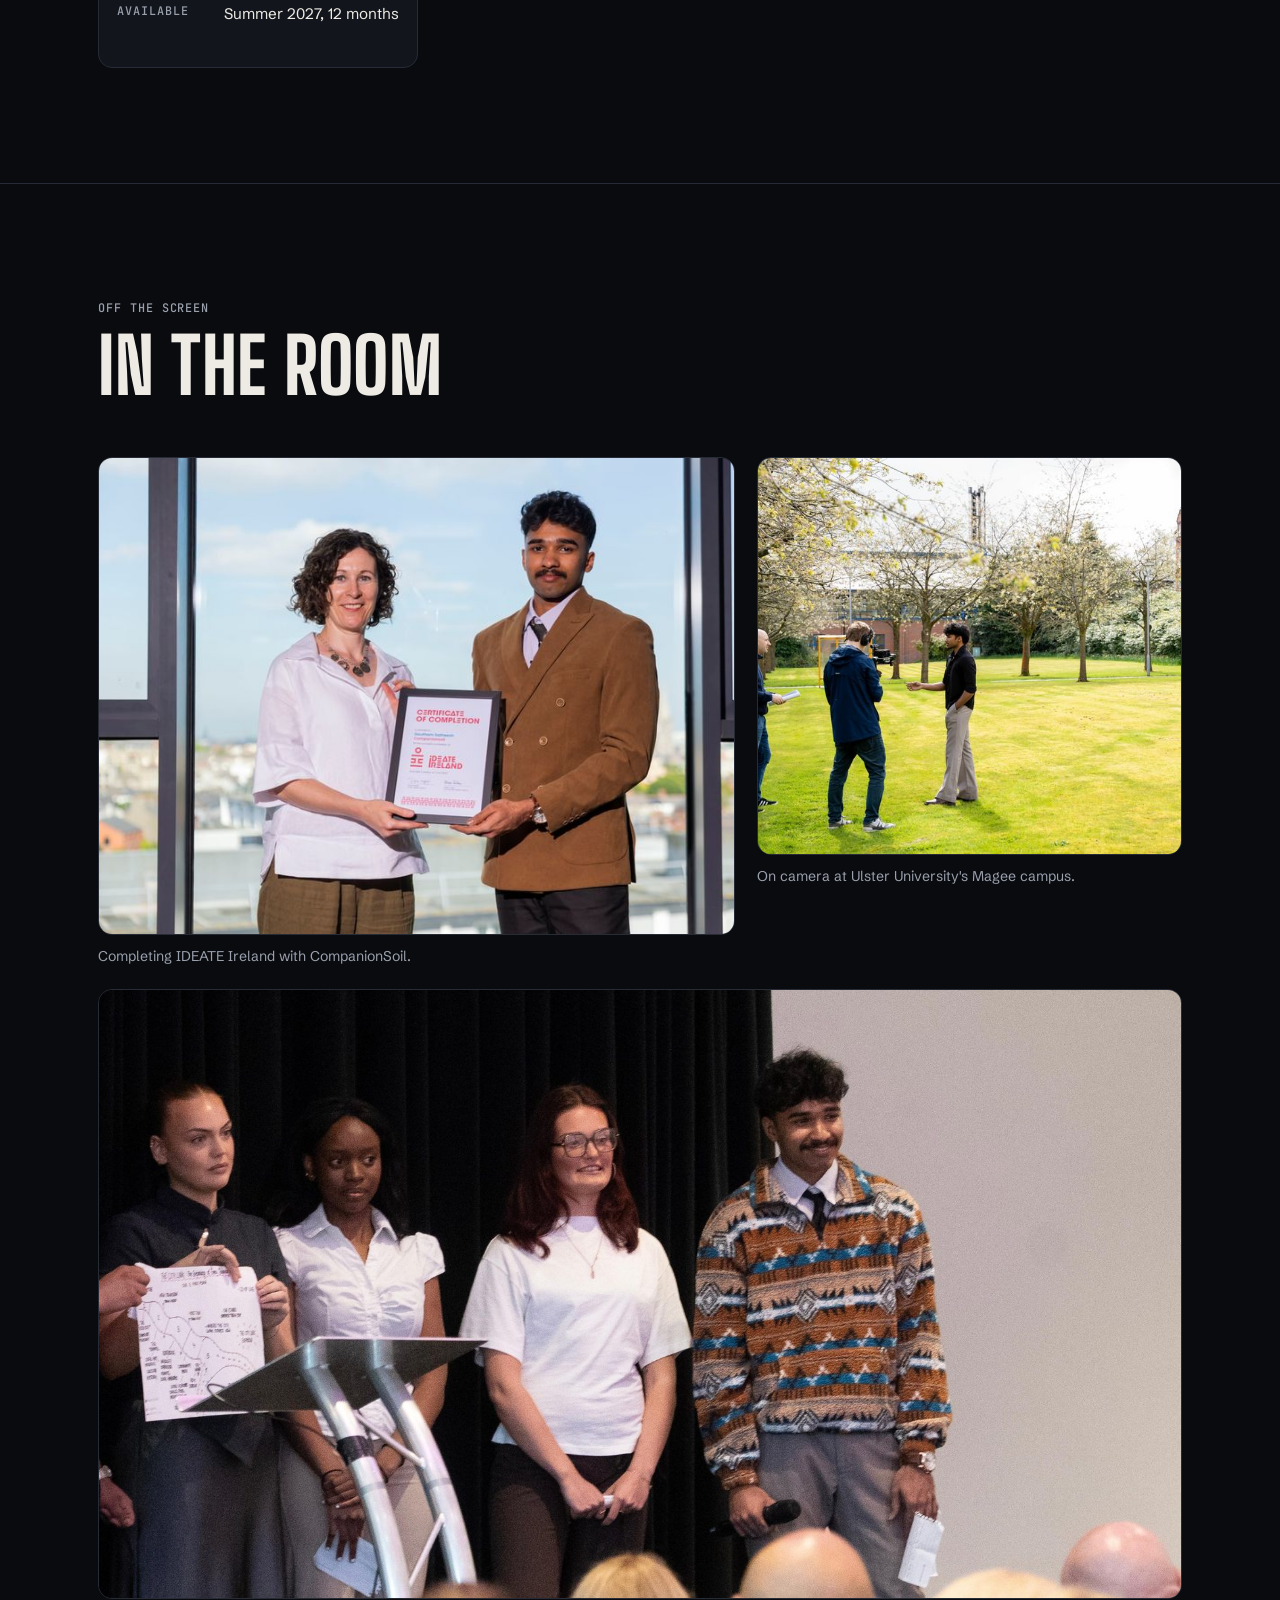
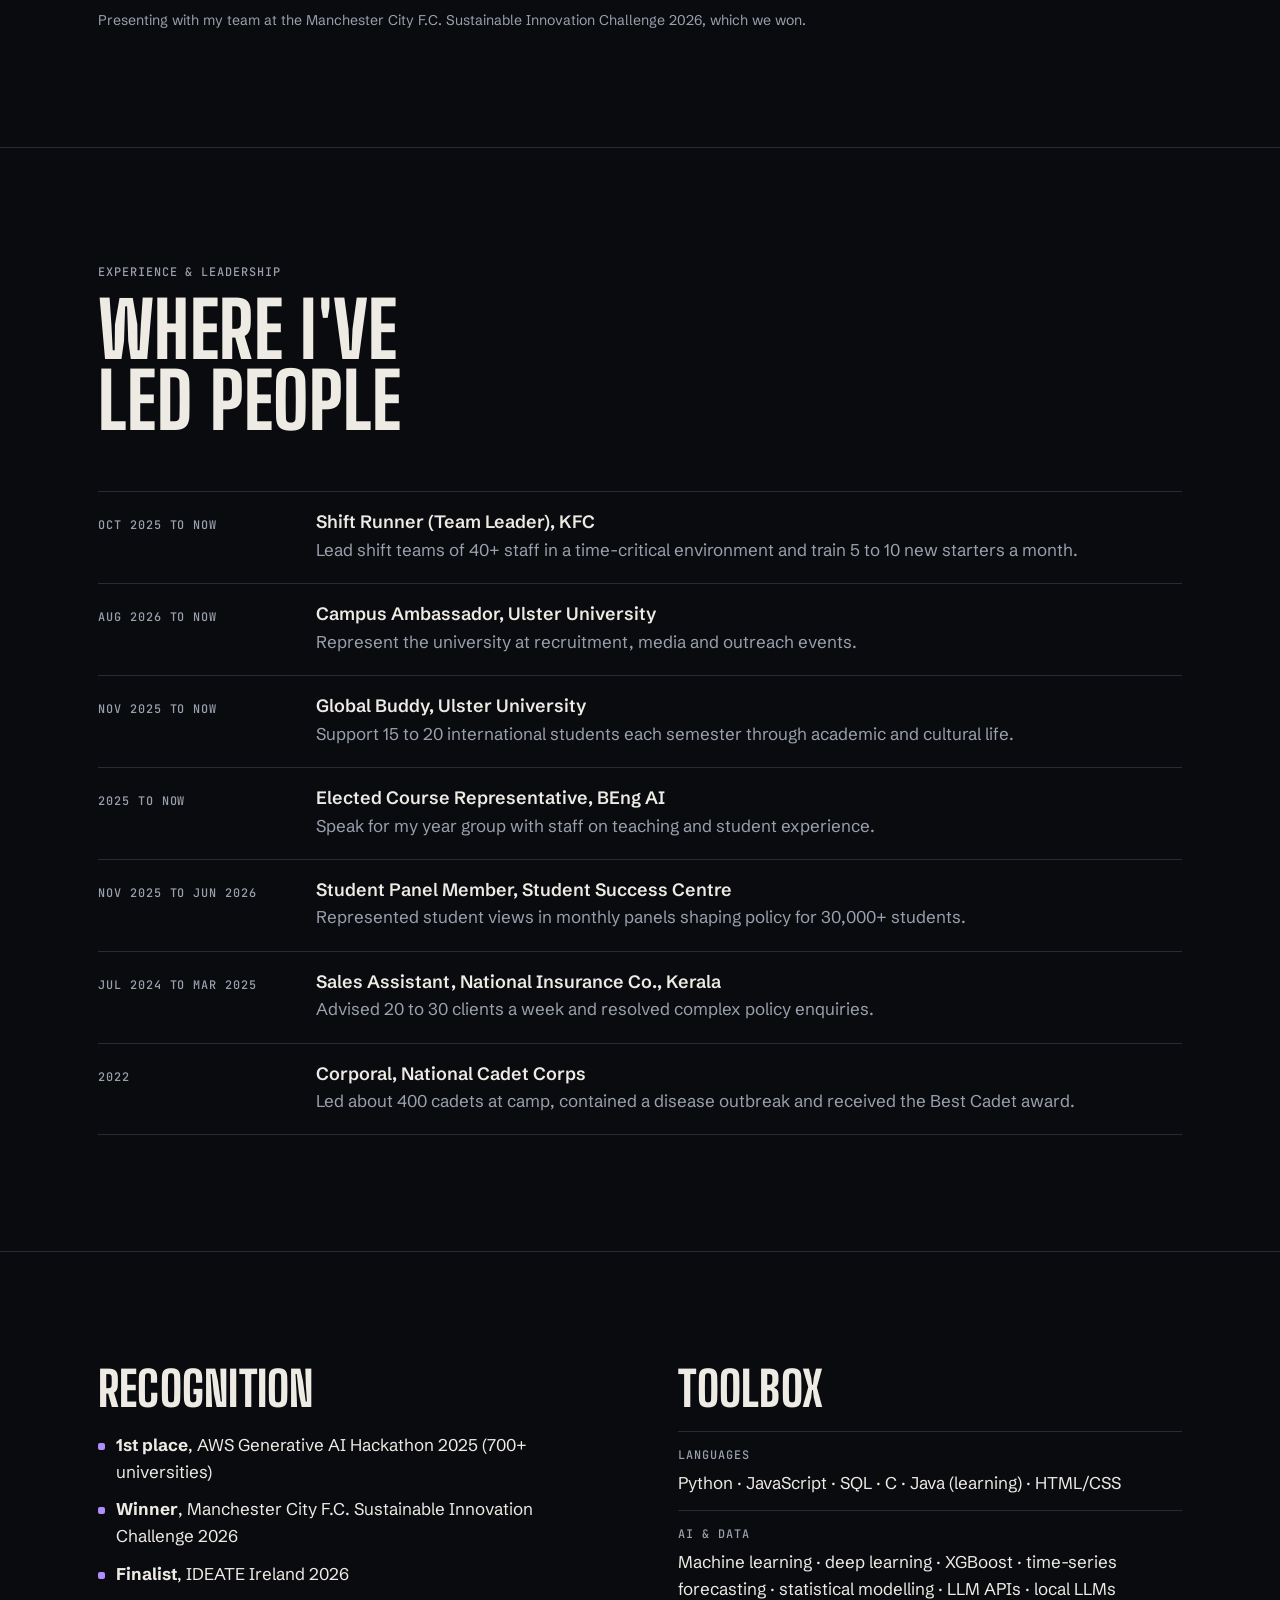
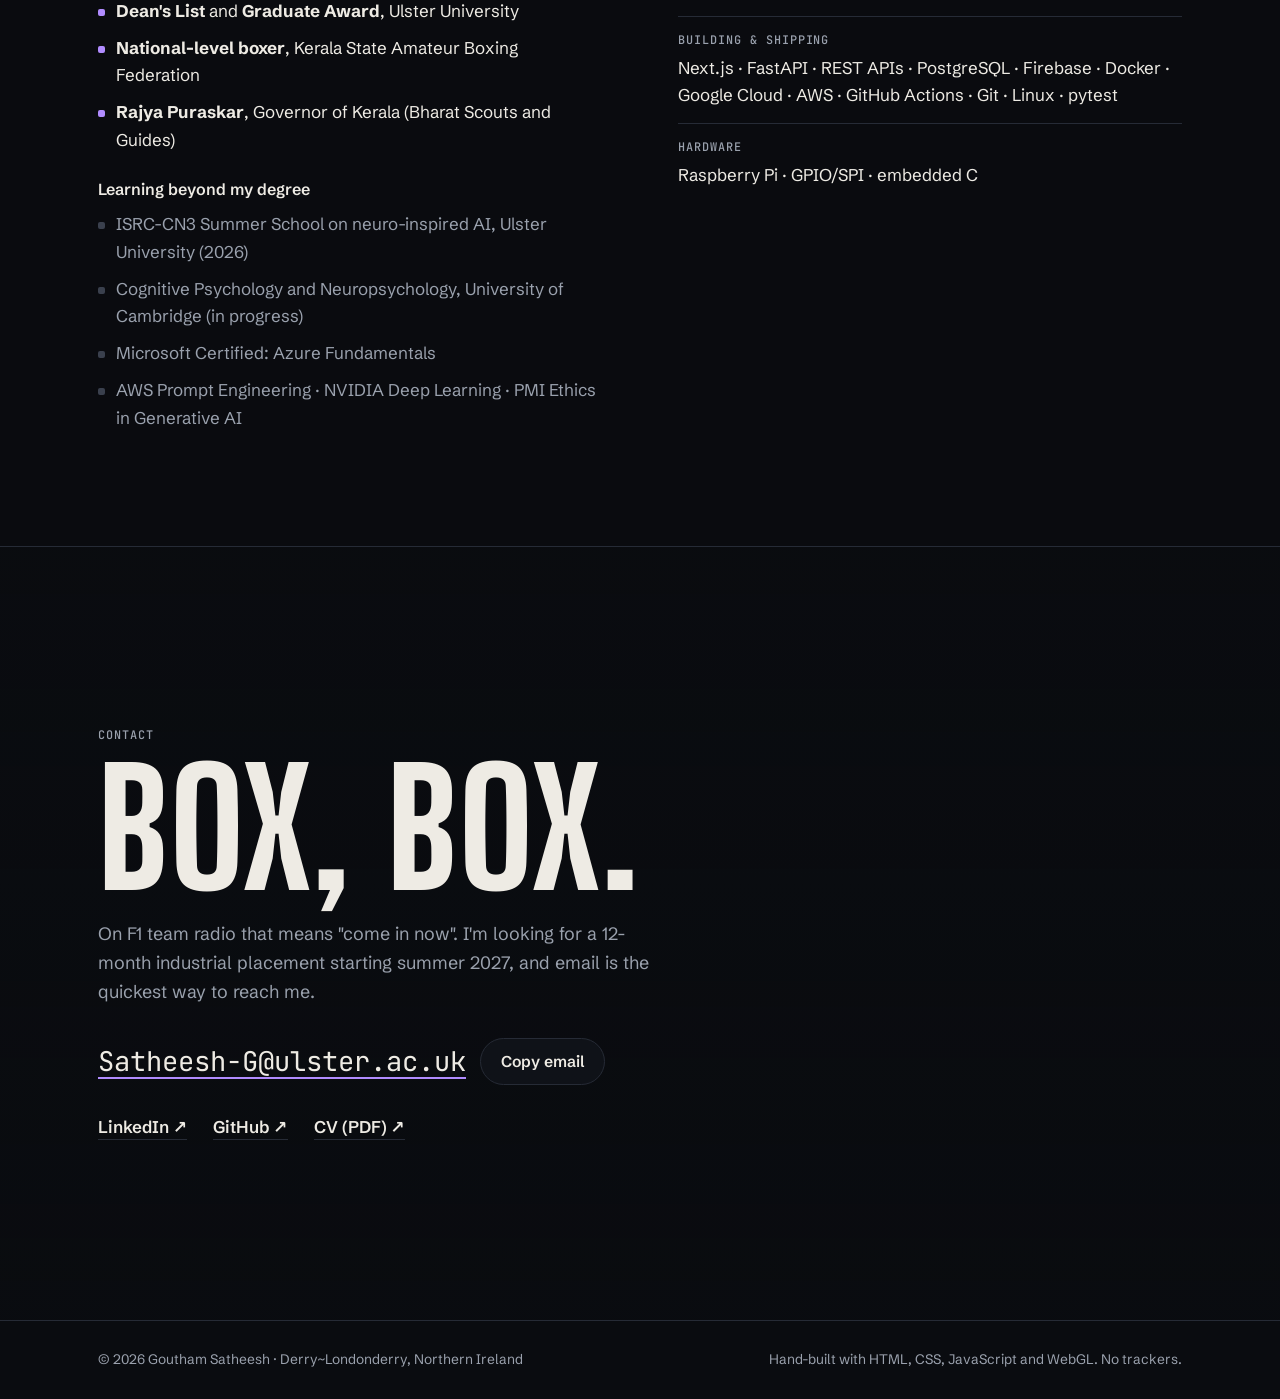
==== commit d676f875: "Add Kebab House Derry app screenshots to the restaurant project" ====
--- a/index.html
+++ b/index.html
@@ -24,7 +24,7 @@
 <link rel="manifest" href="site.webmanifest">
 <link rel="preload" href="fonts/big-shoulders-display-latin-wght-normal.woff2" as="font" type="font/woff2" crossorigin>
 <link rel="preload" href="fonts/schibsted-grotesk-latin-wght-normal.woff2" as="font" type="font/woff2" crossorigin>
-<link rel="stylesheet" href="css/styles.css?v=20261011">
+<link rel="stylesheet" href="css/styles.css?v=20261012">
 <script type="application/ld+json">
 {"@context":"https://schema.org","@type":"Person","name":"Goutham Satheesh","url":"https://goutham.work/","jobTitle":"BEng (Hons) Artificial Intelligence student","alumniOf":{"@type":"CollegeOrUniversity","name":"Ulster University"},"address":{"@type":"PostalAddress","addressLocality":"Derry~Londonderry","addressCountry":"GB"},"sameAs":["https://www.linkedin.com/in/gouthmn","https://github.com/GOUTHMNN"],"knowsAbout":["Artificial intelligence","Machine learning","Data science","Full-stack development","Python"]}
 </script>
@@ -197,6 +197,13 @@
             <li><b>Stripe</b><span>Webhook signature verified</span></li>
             <li><b>Staff dashboard</b><span>Order appears in real time</span></li>
           </ol>
+        </figure>
+        <figure class="photo photo--wide phones">
+          <div class="phones__row">
+            <img src="img/kebab-home-600.jpg" srcset="img/kebab-home-360.jpg 360w, img/kebab-home-600.jpg 600w" sizes="(max-width: 760px) 45vw, 300px" width="600" height="1278" alt="The Kebab House Derry ordering app home screen: delivery or collection toggle, a hero banner, most popular dishes with prices, and menu categories." loading="lazy" decoding="async">
+            <img src="img/kebab-checkout-600.jpg" srcset="img/kebab-checkout-360.jpg 360w, img/kebab-checkout-600.jpg 600w" sizes="(max-width: 760px) 45vw, 300px" width="600" height="1278" alt="The app's checkout screen: order type, delivery address fields, card or cash payment, and a Place Order button showing the total." loading="lazy" decoding="async">
+          </div>
+          <figcaption>The live customer app for Kebab House Derry: the menu and the checkout, where the total shown is recalculated on the server before payment.</figcaption>
         </figure>
         <div class="case">
           <div><h4>The problem</h4><p>Customers needed to order and pay online, and staff needed to see every order the moment it landed during a busy service.</p></div>
@@ -459,8 +466,8 @@
 </dialog>
 
 <script src="js/vendor/three.min.js" defer></script>
-<script src="js/scene.js?v=20261011" defer></script>
-<script src="js/pitwall.js?v=20261011" defer></script>
-<script src="js/main.js?v=20261011" defer></script>
+<script src="js/scene.js?v=20261012" defer></script>
+<script src="js/pitwall.js?v=20261012" defer></script>
+<script src="js/main.js?v=20261012" defer></script>
 </body>
 </html>
--- a/css/styles.css
+++ b/css/styles.css
@@ -390,3 +390,7 @@
 .stop-gap b { font-family: var(--f-display); font-weight: 900; text-transform: uppercase; font-size: clamp(2.2rem, 1.4rem + 3vw, 4rem); line-height: .9; color: transparent; -webkit-text-stroke: 1.2px rgb(238 235 228 / .55); }
 .stop-gap .eyebrow { color: var(--purple); }
 @media (max-width: 760px) { .stop-gap { height: 58vh; min-height: 300px; } }
+
+.phones__row { display: flex; justify-content: center; gap: clamp(12px, 3vw, 32px); }
+.phones__row img, .photo--wide.phones .phones__row img { width: min(45%, 300px); height: auto; aspect-ratio: auto; object-fit: contain; border-radius: 28px; border: 6px solid #1c1f26; box-shadow: 0 20px 50px rgb(0 0 0 / .45); background: #000; }
+.phones figcaption { text-align: center; }
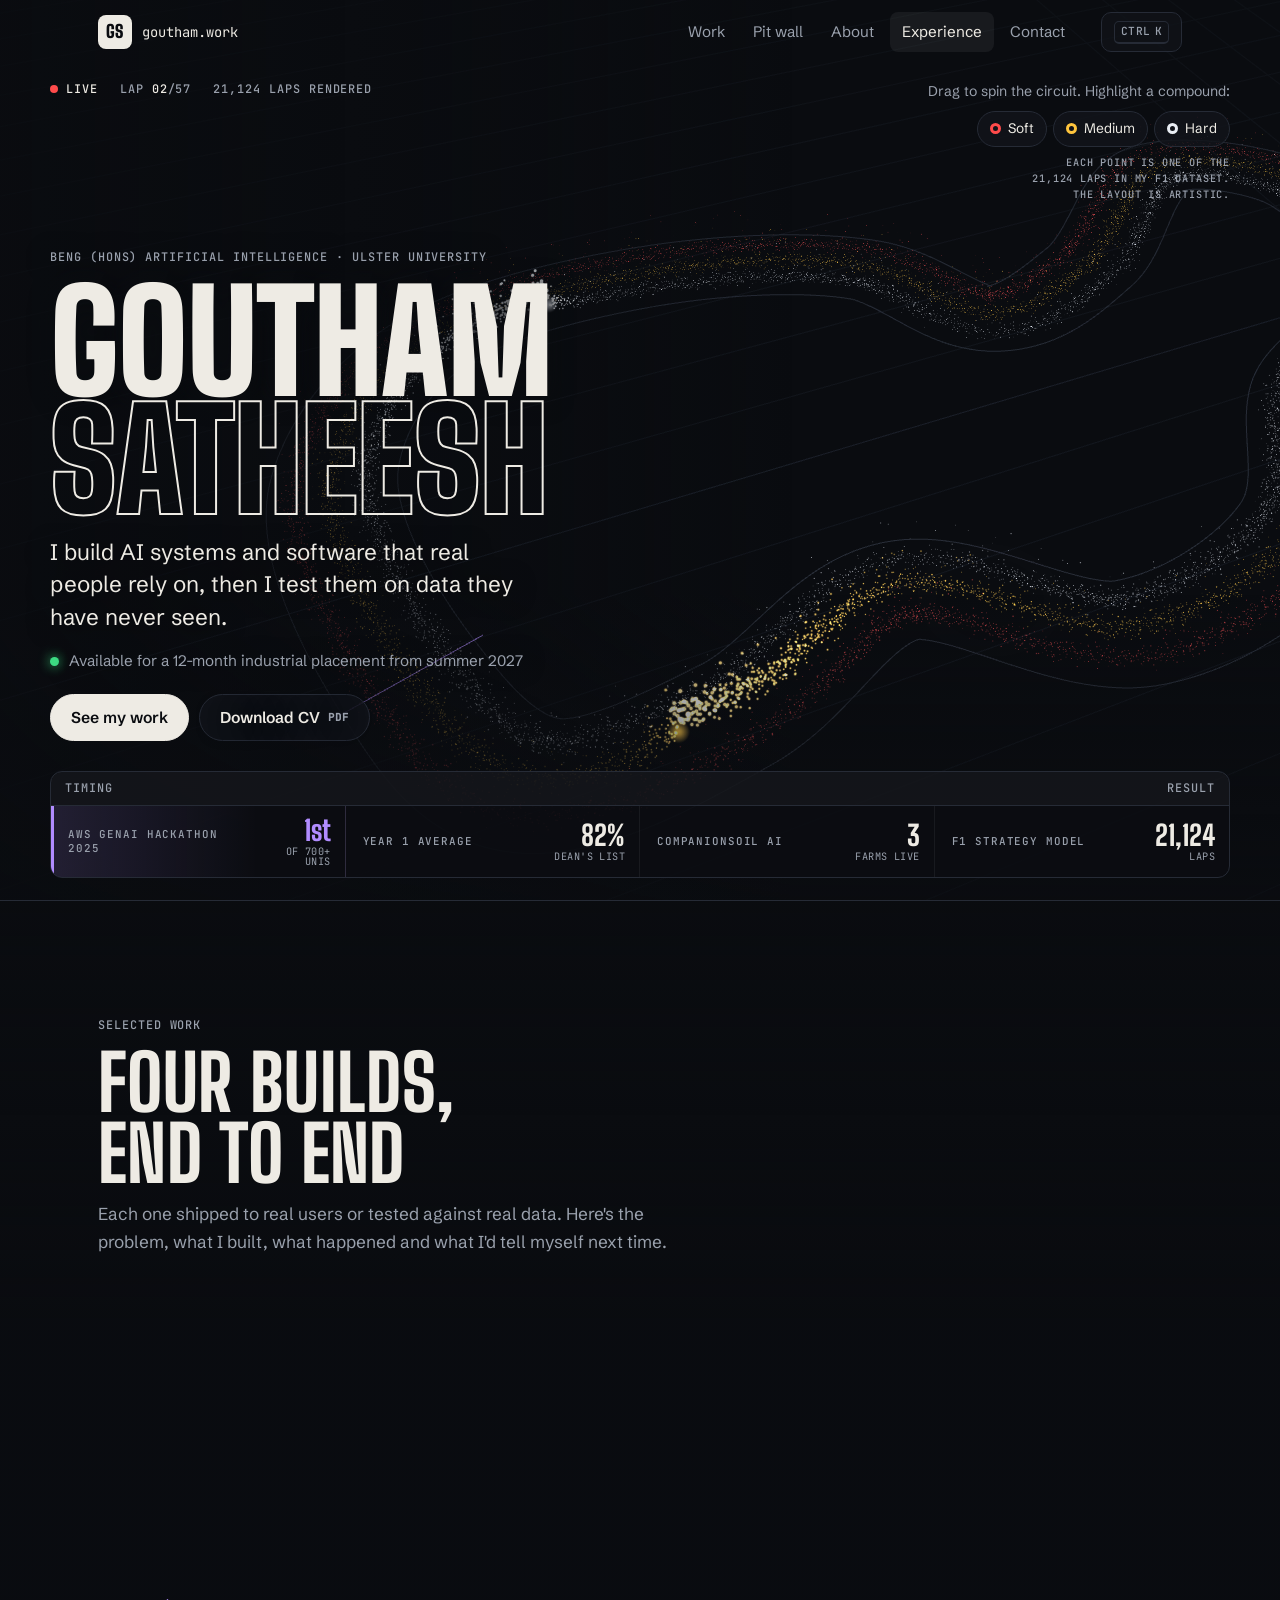
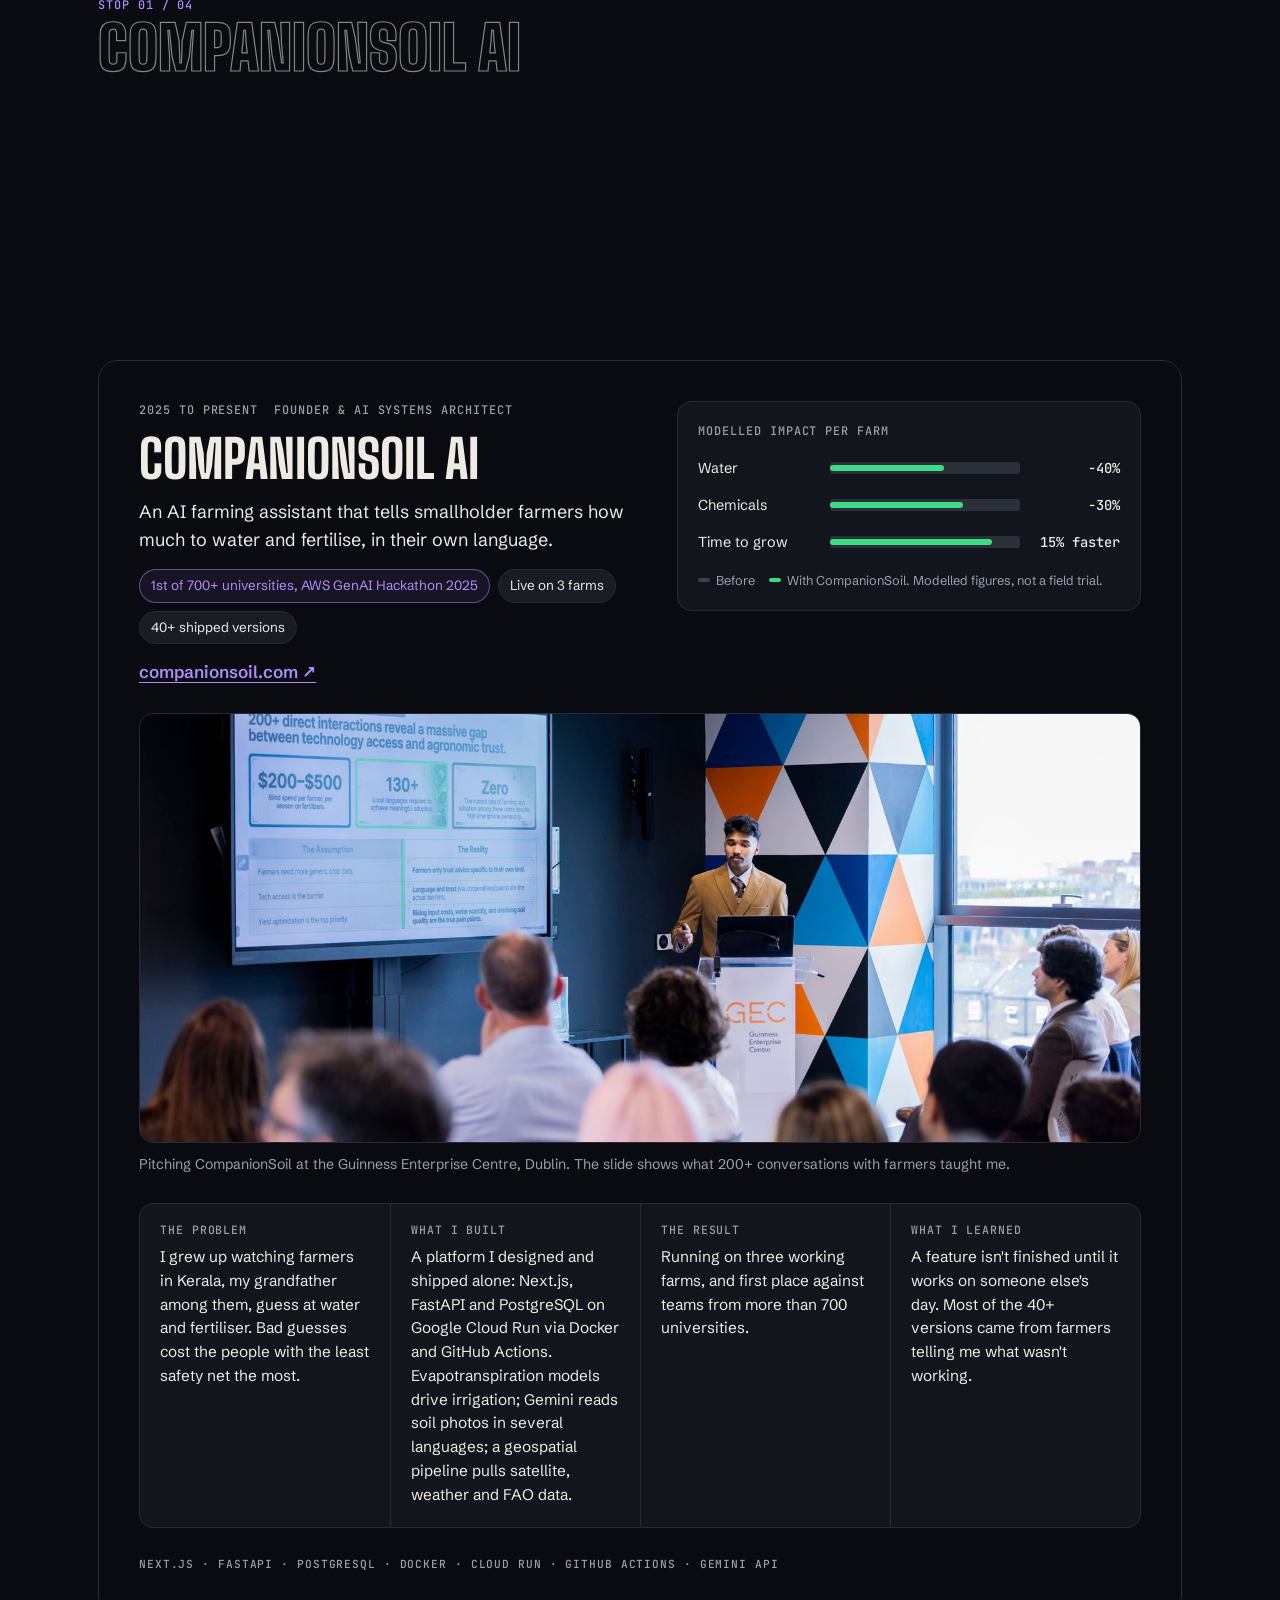
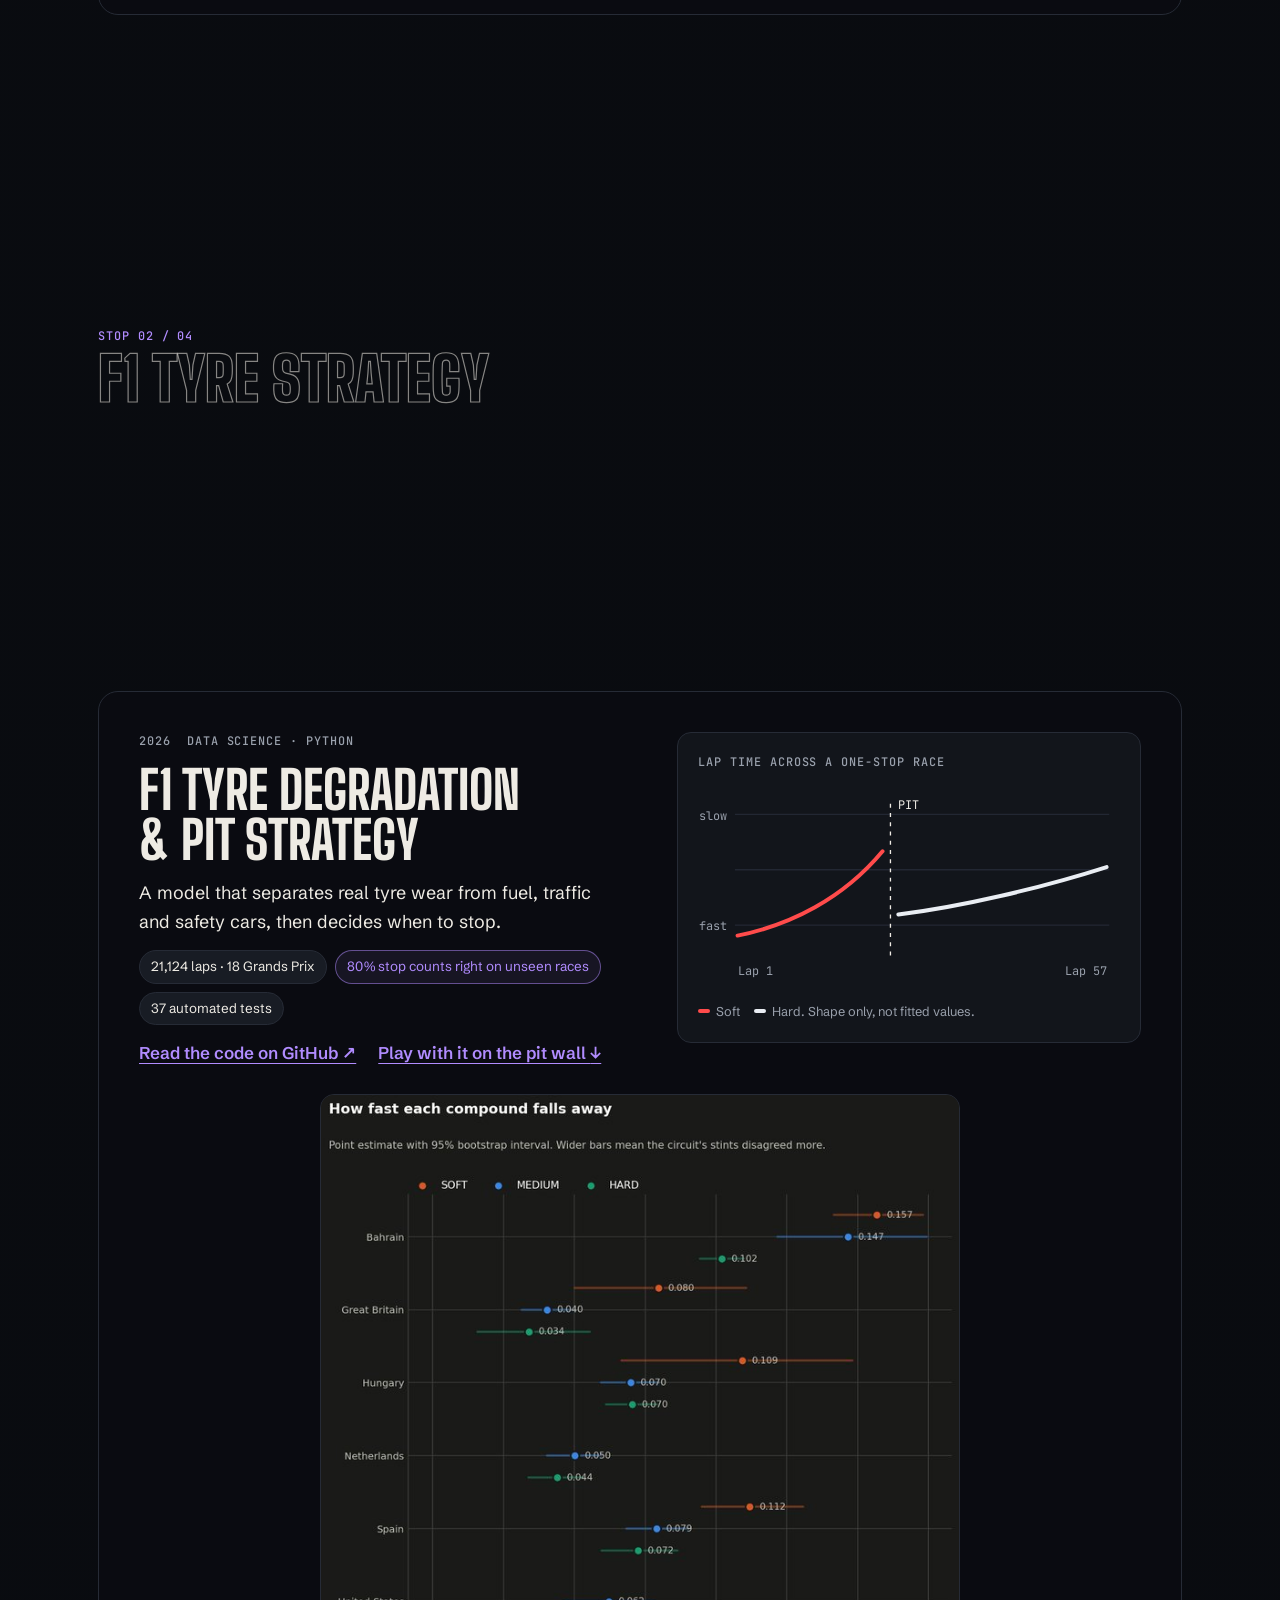
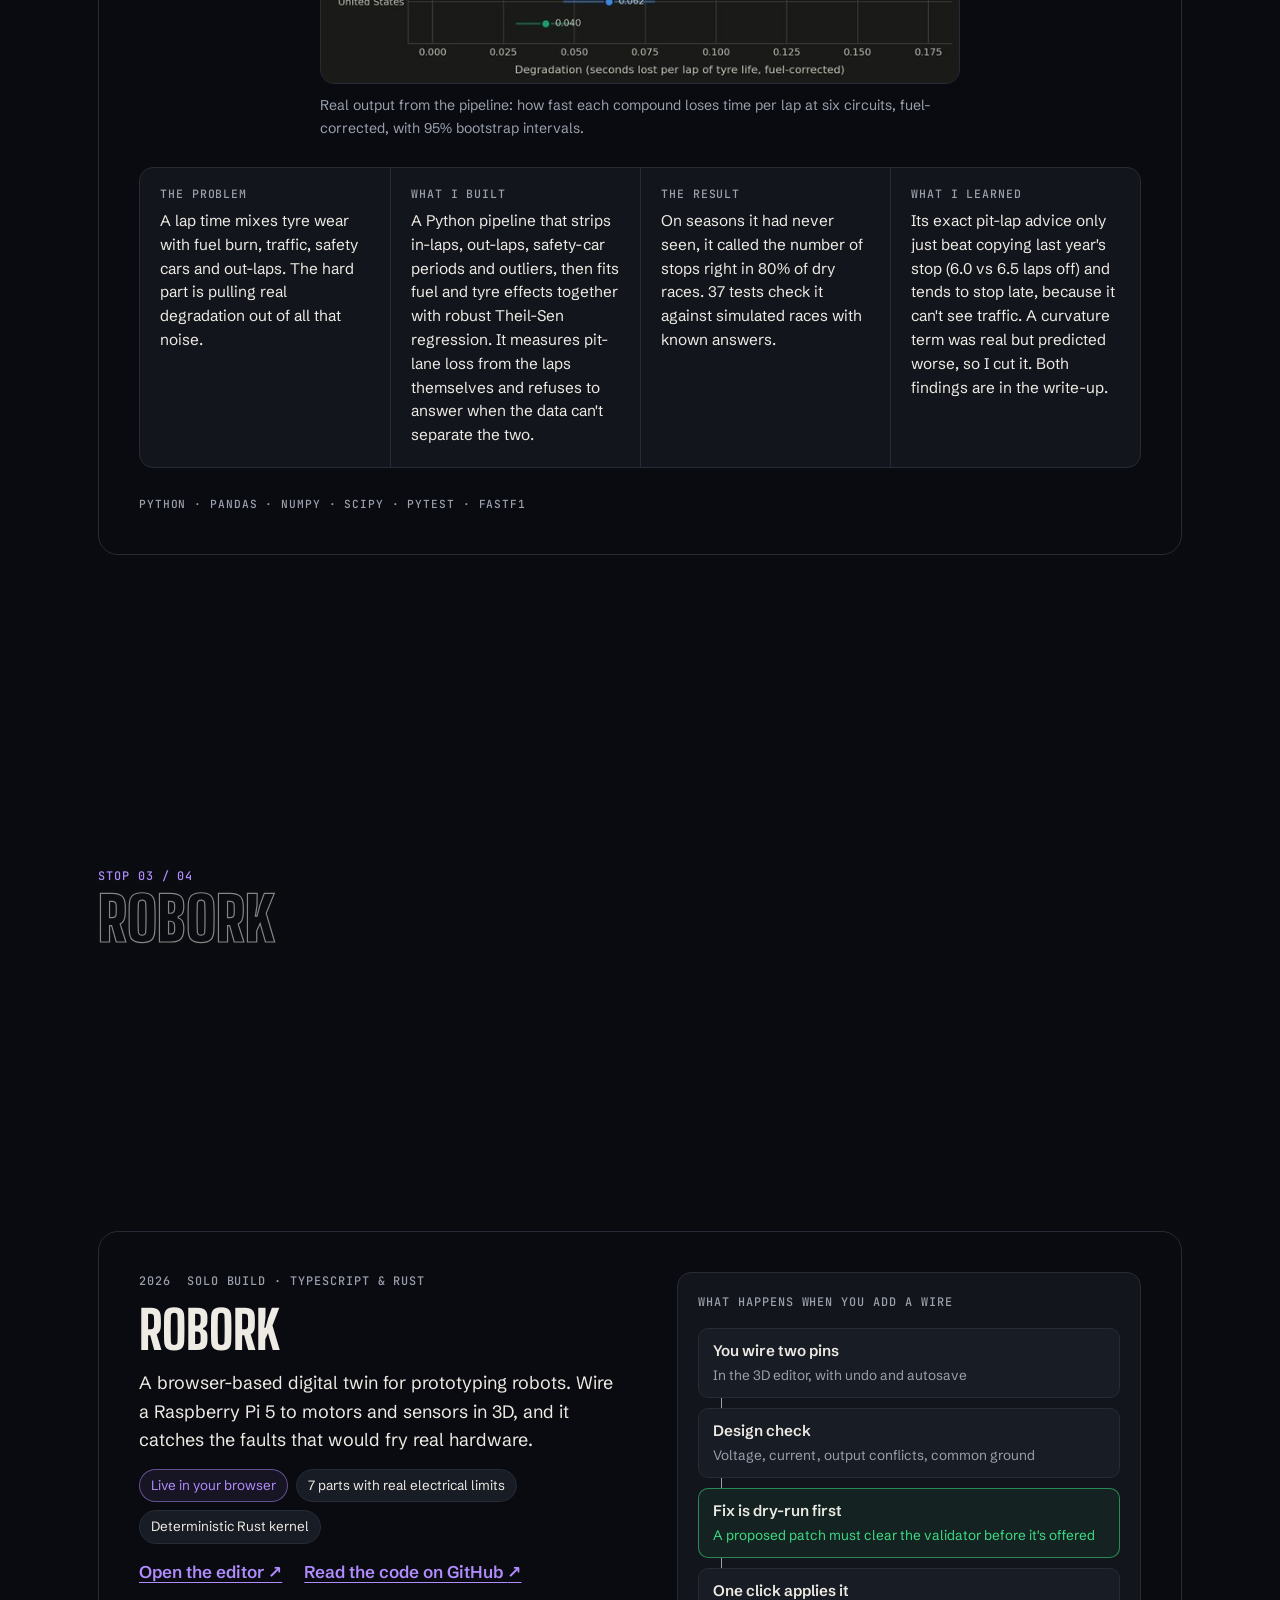
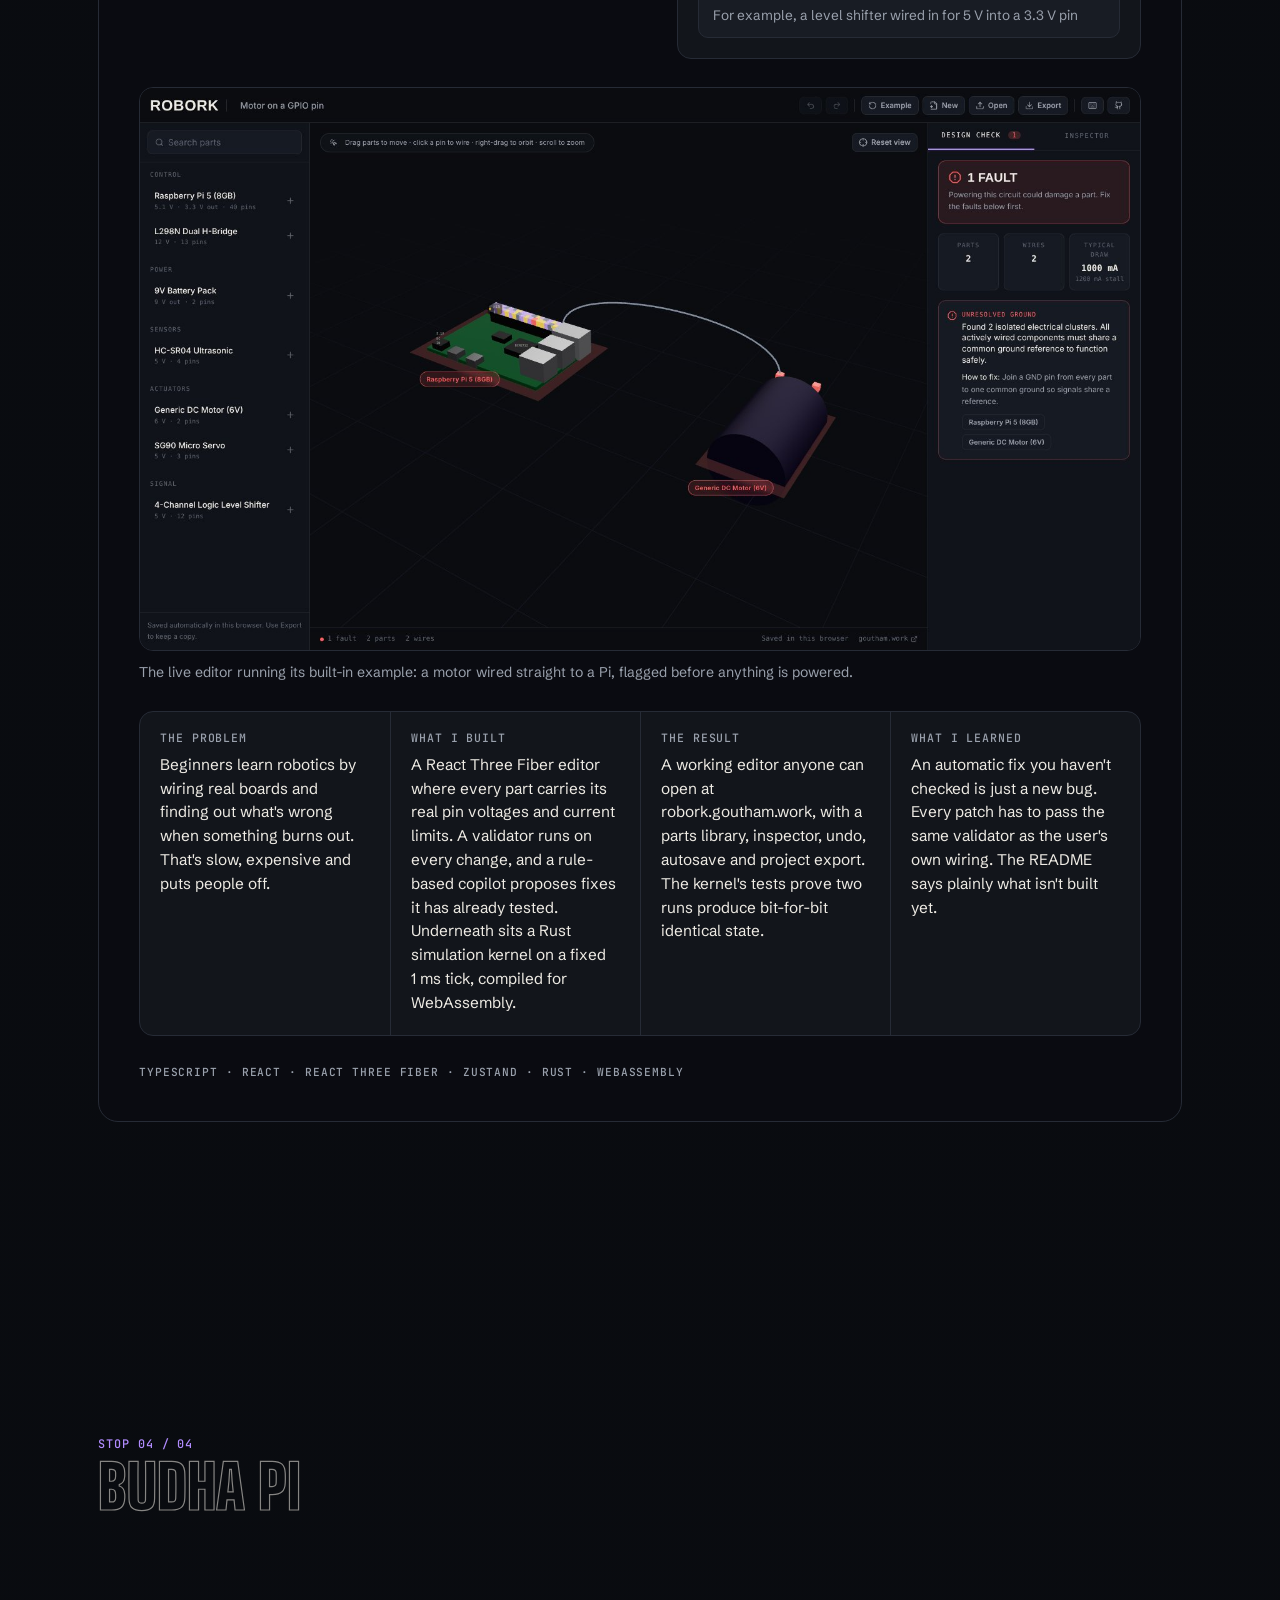
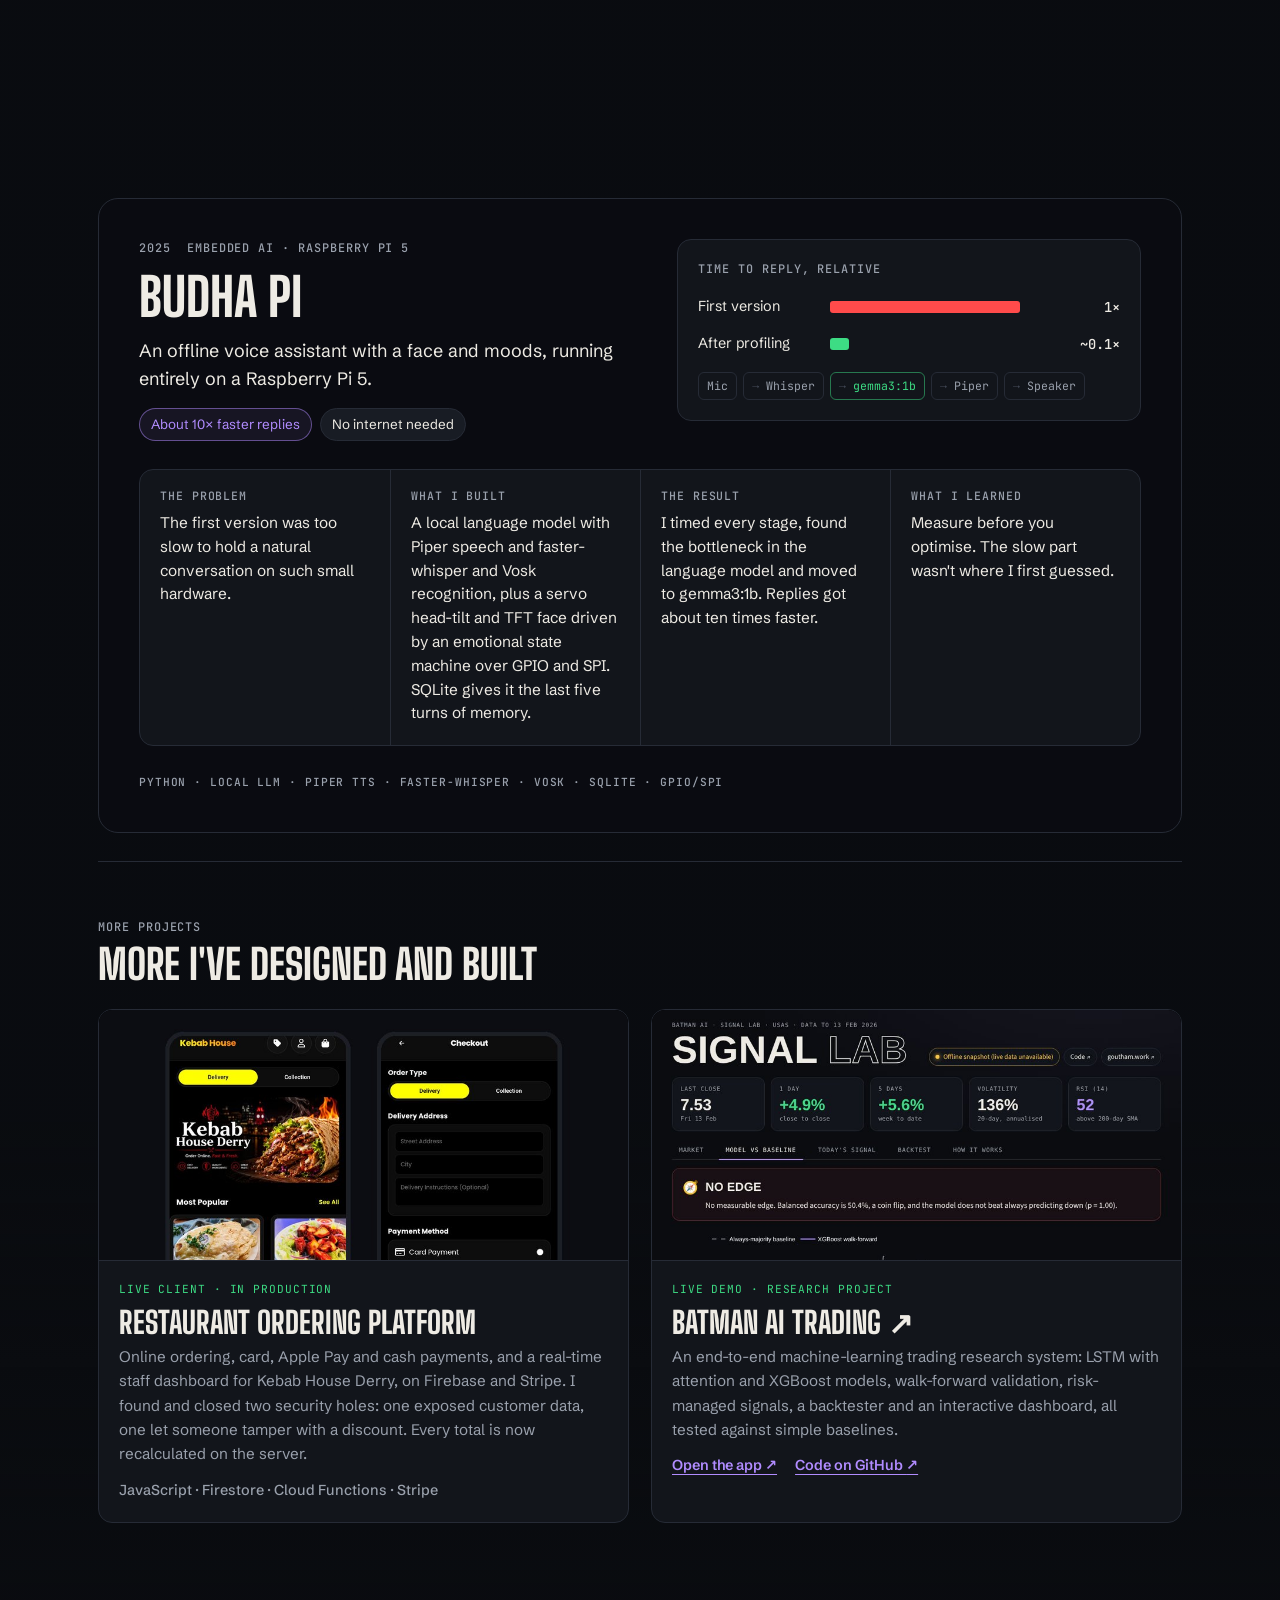
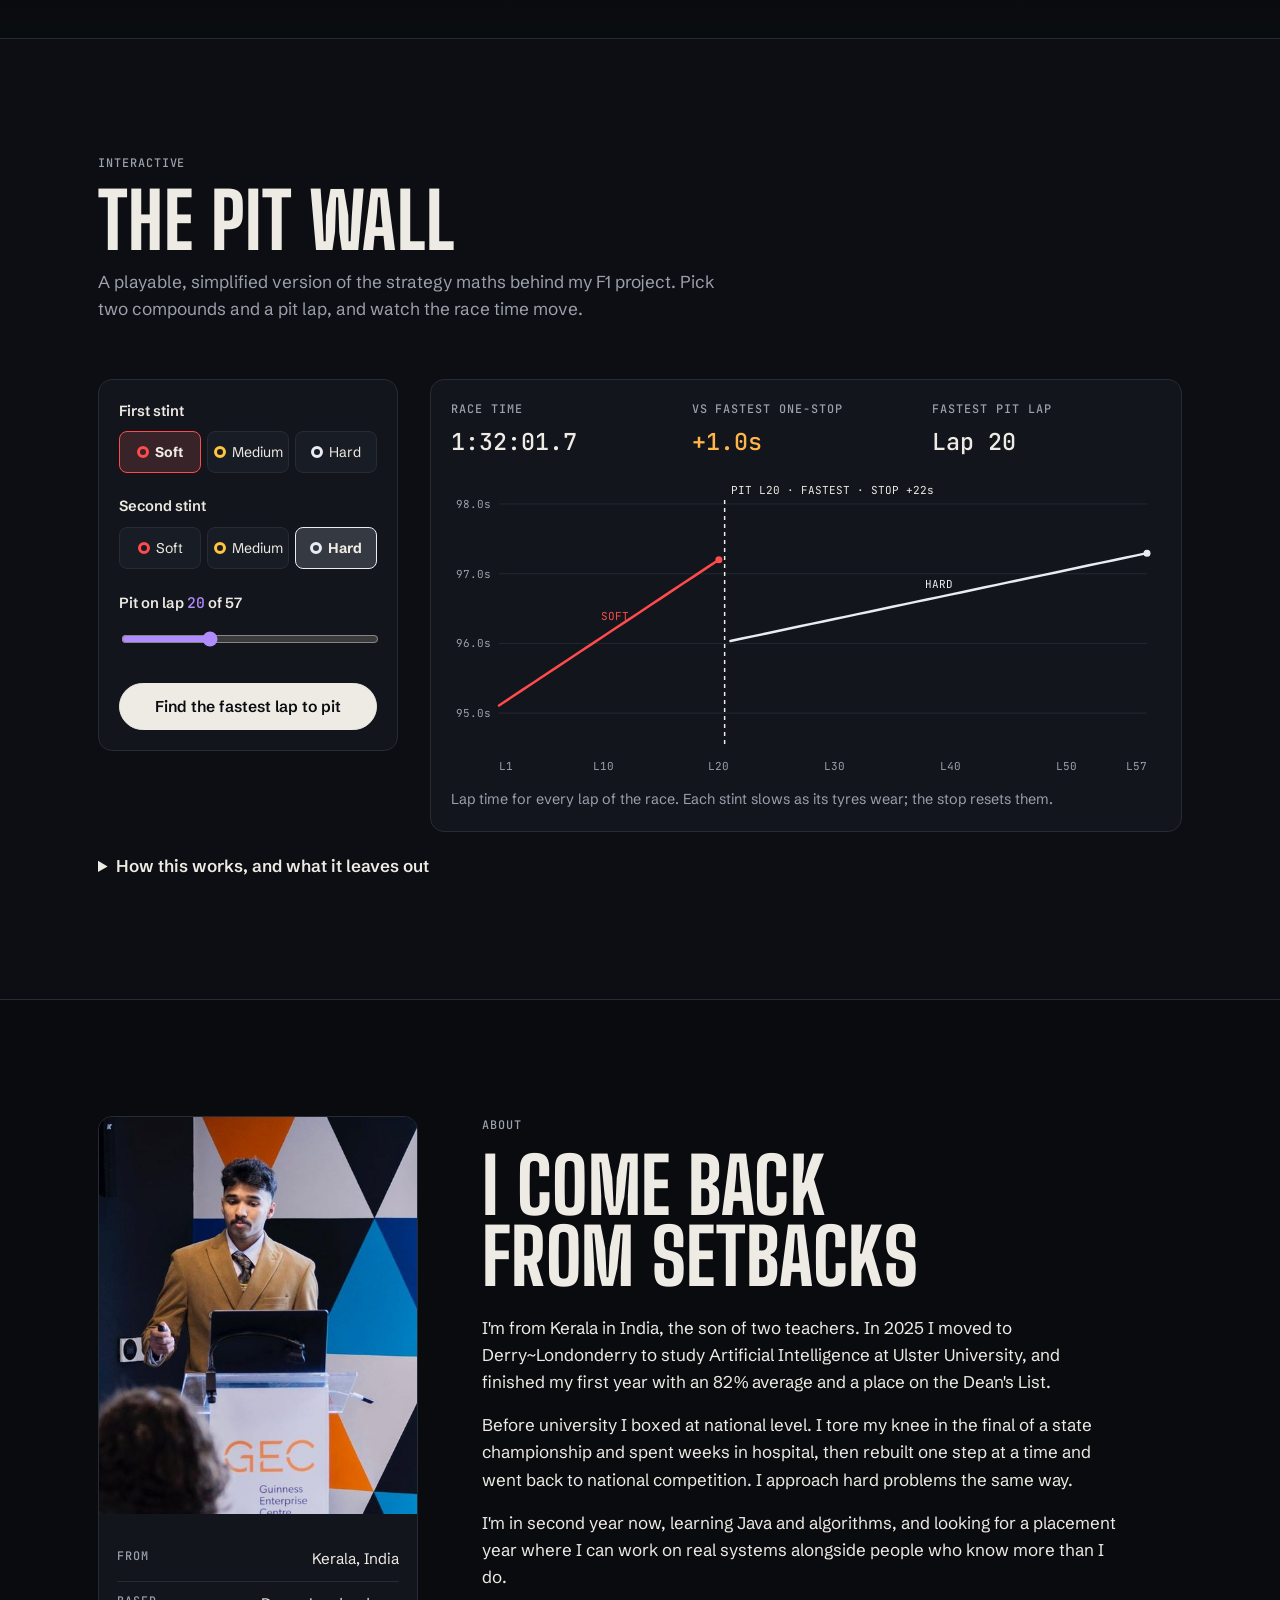
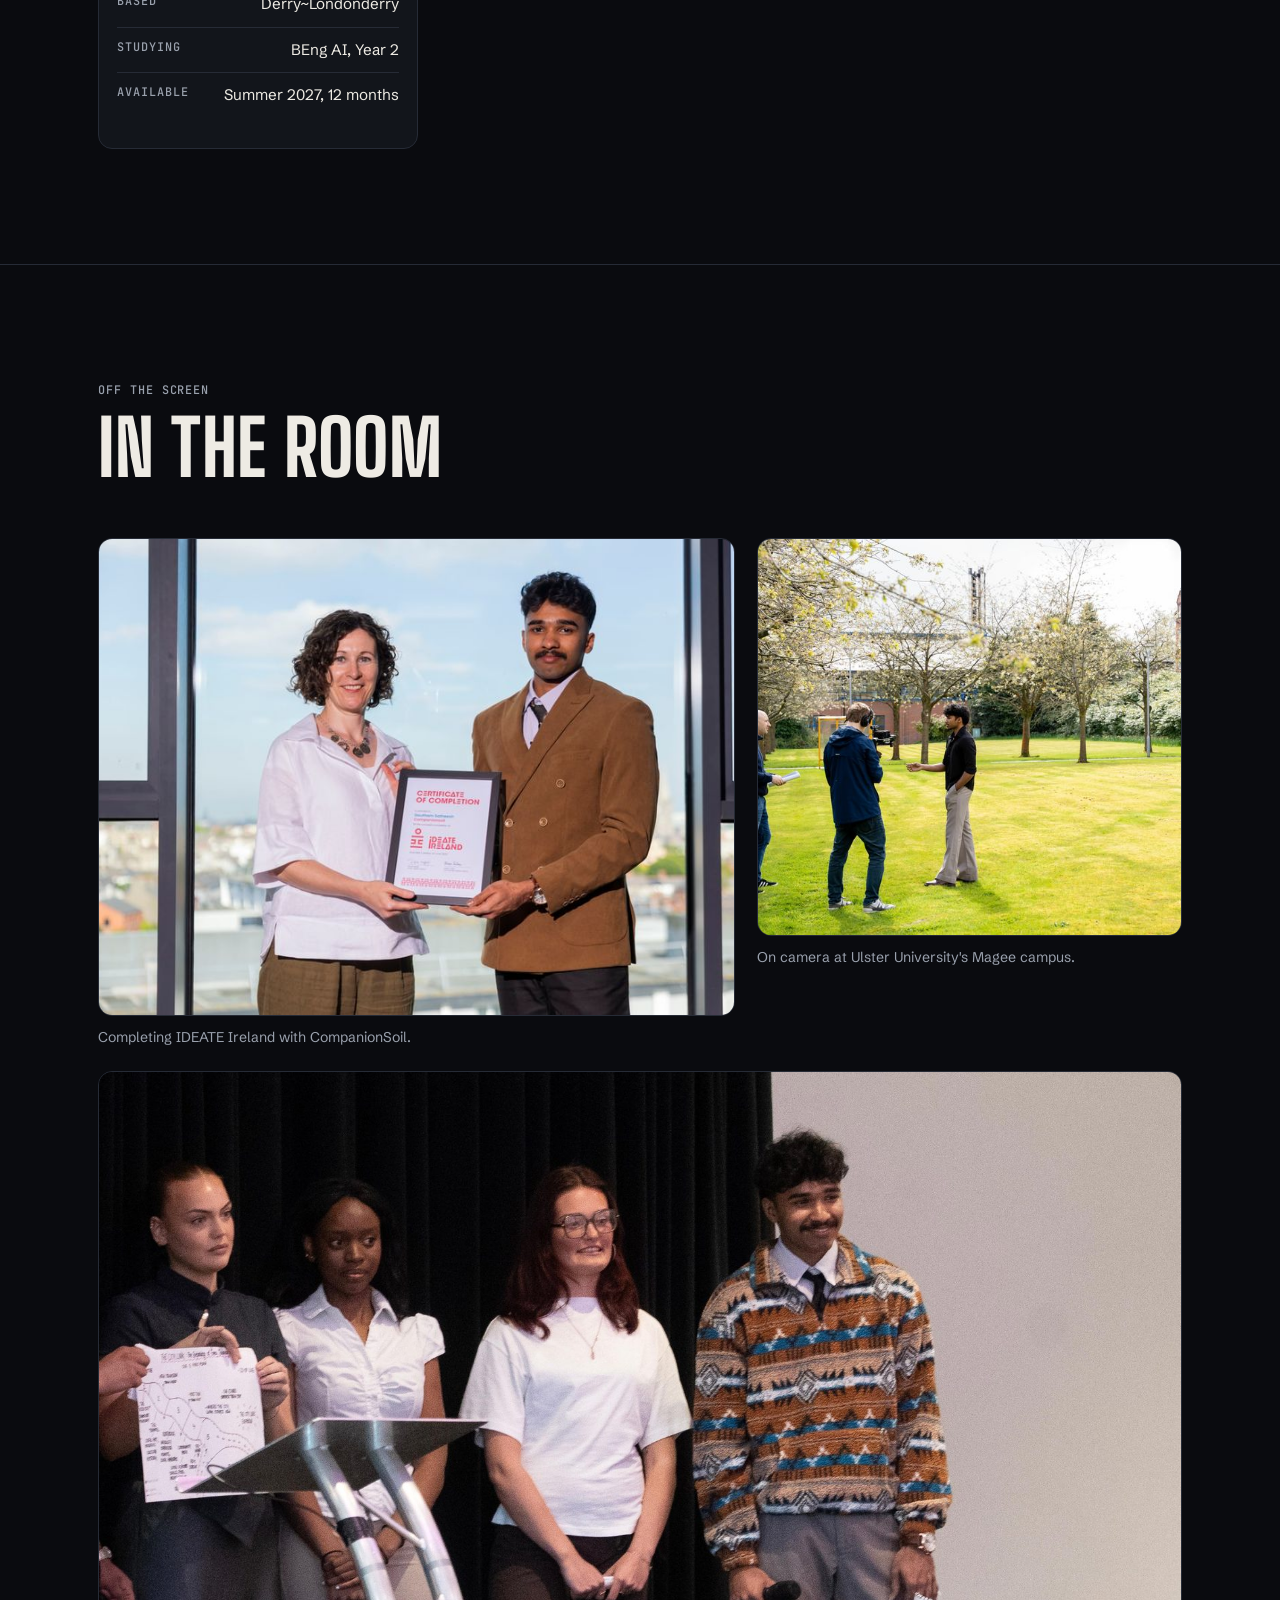
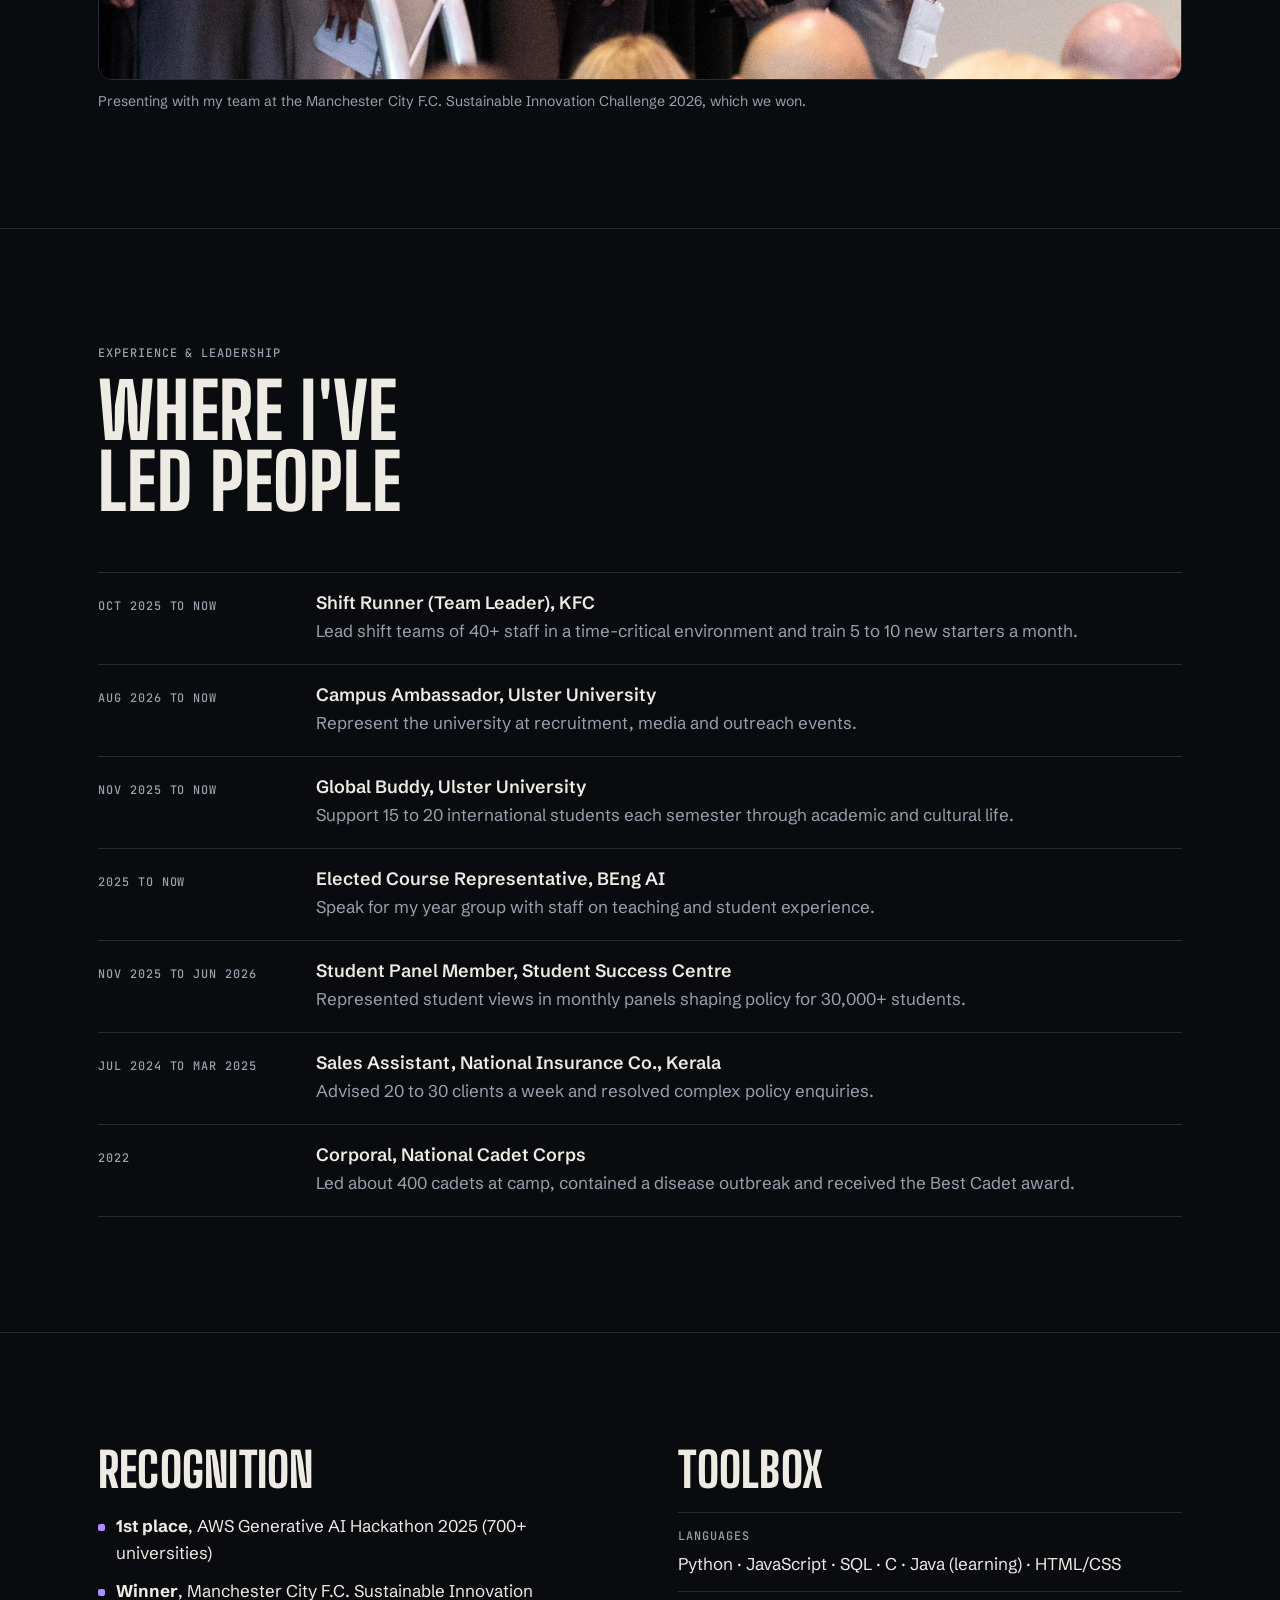
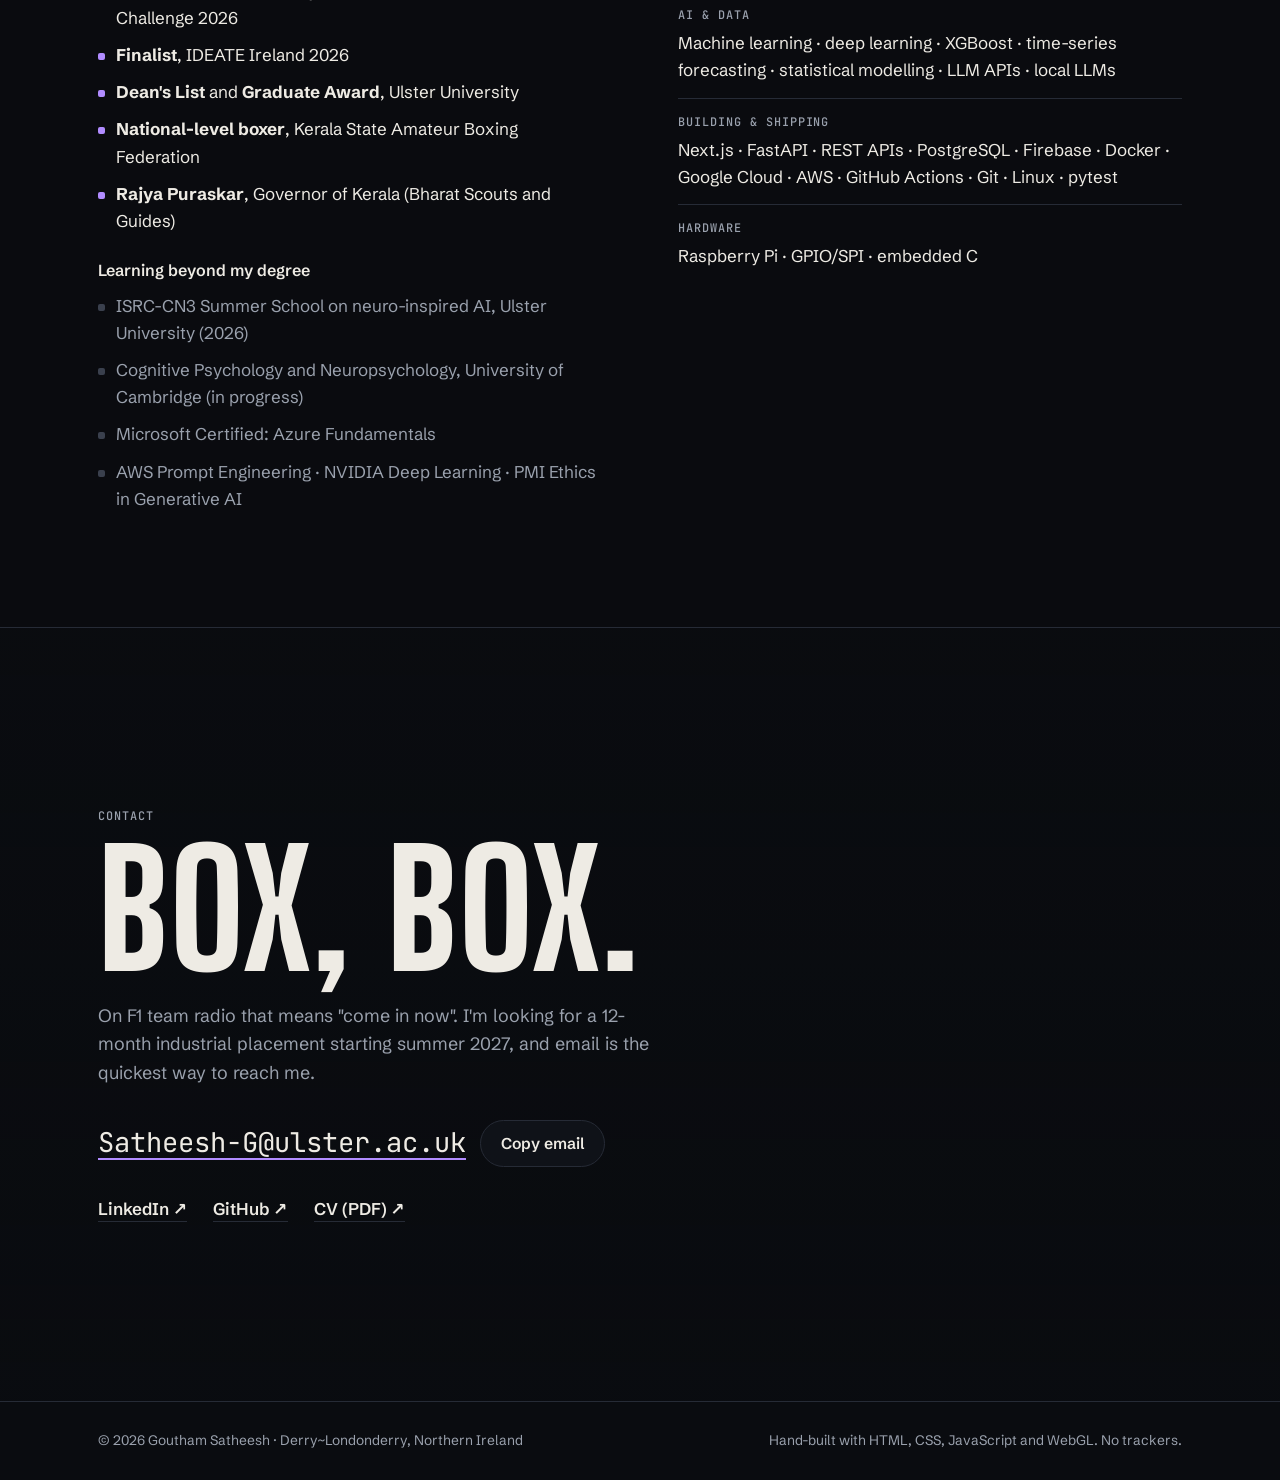
==== commit 9698b919: "Make Robork a main project; move the restaurant platform to More projects" ====
--- a/index.html
+++ b/index.html
@@ -24,7 +24,7 @@
 <link rel="manifest" href="site.webmanifest">
 <link rel="preload" href="fonts/big-shoulders-display-latin-wght-normal.woff2" as="font" type="font/woff2" crossorigin>
 <link rel="preload" href="fonts/schibsted-grotesk-latin-wght-normal.woff2" as="font" type="font/woff2" crossorigin>
-<link rel="stylesheet" href="css/styles.css?v=20261012">
+<link rel="stylesheet" href="css/styles.css?v=20261013">
 <script type="application/ld+json">
 {"@context":"https://schema.org","@type":"Person","name":"Goutham Satheesh","url":"https://goutham.work/","jobTitle":"BEng (Hons) Artificial Intelligence student","alumniOf":{"@type":"CollegeOrUniversity","name":"Ulster University"},"address":{"@type":"PostalAddress","addressLocality":"Derry~Londonderry","addressCountry":"GB"},"sameAs":["https://www.linkedin.com/in/gouthmn","https://github.com/GOUTHMNN"],"knowsAbout":["Artificial intelligence","Machine learning","Data science","Full-stack development","Python"]}
 </script>
@@ -177,41 +177,40 @@
         <p class="tags">Python · pandas · NumPy · SciPy · pytest · FastF1</p>
       </article>
 
-      <!-- Restaurant -->
-      <div class="stop-gap" data-stop="2" aria-hidden="true"><span class="eyebrow">Stop 03 / 04</span><b>Restaurant platform</b></div>
+      <!-- Robork -->
+      <div class="stop-gap" data-stop="2" aria-hidden="true"><span class="eyebrow">Stop 03 / 04</span><b>Robork</b></div>
       <article class="project reveal" data-stop="2" aria-labelledby="p3">
         <div class="project__lead">
-          <p class="project__meta"><span>2026</span><span>Full-stack developer · live client</span></p>
-          <h3 id="p3" class="project__title">Restaurant ordering platform</h3>
-          <p class="project__summary">Online ordering, payments and a live staff dashboard for a restaurant in Derry.</p>
+          <p class="project__meta"><span>2026</span><span>Solo build · TypeScript &amp; Rust</span></p>
+          <h3 id="p3" class="project__title">Robork</h3>
+          <p class="project__summary">A browser-based digital twin for prototyping robots. Wire a Raspberry Pi 5 to motors and sensors in 3D, and it catches the faults that would fry real hardware.</p>
           <ul class="chips" aria-label="Highlights">
-            <li class="chip">Card, Apple Pay &amp; cash</li>
-            <li class="chip chip--win">2 security holes found and closed</li>
+            <li class="chip chip--win">Live in your browser</li>
+            <li class="chip">7 parts with real electrical limits</li>
+            <li class="chip">Deterministic Rust kernel</li>
           </ul>
+          <p class="project__links"><a href="https://robork.goutham.work" target="_blank" rel="noopener">Open the editor <span aria-hidden="true">↗</span></a><a href="https://github.com/GOUTHMNN/robork" target="_blank" rel="noopener">Read the code on GitHub <span aria-hidden="true">↗</span></a></p>
         </div>
         <figure class="viz viz--flow">
-          <figcaption class="viz__title">Where an order's price is decided</figcaption>
+          <figcaption class="viz__title">What happens when you add a wire</figcaption>
           <ol class="flow">
-            <li><b>Customer app</b><span>Sends the basket, never the price</span></li>
-            <li class="is-key"><b>Cloud Function</b><span>Recalculates every total on the server</span></li>
-            <li><b>Stripe</b><span>Webhook signature verified</span></li>
-            <li><b>Staff dashboard</b><span>Order appears in real time</span></li>
+            <li><b>You wire two pins</b><span>In the 3D editor, with undo and autosave</span></li>
+            <li><b>Design check</b><span>Voltage, current, output conflicts, common ground</span></li>
+            <li class="is-key"><b>Fix is dry-run first</b><span>A proposed patch must clear the validator before it's offered</span></li>
+            <li><b>One click applies it</b><span>For example, a level shifter wired in for 5&nbsp;V into a 3.3&nbsp;V pin</span></li>
           </ol>
         </figure>
-        <figure class="photo photo--wide phones">
-          <div class="phones__row">
-            <img src="img/kebab-home-600.jpg" srcset="img/kebab-home-360.jpg 360w, img/kebab-home-600.jpg 600w" sizes="(max-width: 760px) 45vw, 300px" width="600" height="1278" alt="The Kebab House Derry ordering app home screen: delivery or collection toggle, a hero banner, most popular dishes with prices, and menu categories." loading="lazy" decoding="async">
-            <img src="img/kebab-checkout-600.jpg" srcset="img/kebab-checkout-360.jpg 360w, img/kebab-checkout-600.jpg 600w" sizes="(max-width: 760px) 45vw, 300px" width="600" height="1278" alt="The app's checkout screen: order type, delivery address fields, card or cash payment, and a Place Order button showing the total." loading="lazy" decoding="async">
-          </div>
-          <figcaption>The live customer app for Kebab House Derry: the menu and the checkout, where the total shown is recalculated on the server before payment.</figcaption>
+        <figure class="photo photo--wide photo--shot">
+          <img src="img/robork-1600.jpg" srcset="img/robork-800.jpg 800w, img/robork-1600.jpg 1600w" sizes="(max-width: 1180px) 100vw, 1100px" width="1600" height="900" alt="The Robork editor: a parts library on the left, a Raspberry Pi 5 wired to a DC motor in the 3D workspace, and the design check panel flagging a missing common ground." loading="lazy" decoding="async">
+          <figcaption>The live editor running its built-in example: a motor wired straight to a Pi, flagged before anything is powered.</figcaption>
         </figure>
         <div class="case">
-          <div><h4>The problem</h4><p>Customers needed to order and pay online, and staff needed to see every order the moment it landed during a busy service.</p></div>
-          <div><h4>What I built</h4><p>A customer ordering app and a real-time admin dashboard in JavaScript on Firebase Firestore and Cloud Functions, with Stripe payments.</p></div>
-          <div><h4>The result</h4><p>I found and closed two holes: one exposed customer data, one let someone tamper with a discount. Totals are now recalculated server-side under strict access rules.</p></div>
-          <div><h4>What I learned</h4><p>Never trust a price the browser sends you. Check everything that matters on the server.</p></div>
-        </div>
-        <p class="tags">JavaScript · Firebase Firestore · Cloud Functions · Stripe</p>
+          <div><h4>The problem</h4><p>Beginners learn robotics by wiring real boards and finding out what's wrong when something burns out. That's slow, expensive and puts people off.</p></div>
+          <div><h4>What I built</h4><p>A React Three Fiber editor where every part carries its real pin voltages and current limits. A validator runs on every change, and a rule-based copilot proposes fixes it has already tested. Underneath sits a Rust simulation kernel on a fixed 1&nbsp;ms tick, compiled for WebAssembly.</p></div>
+          <div><h4>The result</h4><p>A working editor anyone can open at robork.goutham.work, with a parts library, inspector, undo, autosave and project export. The kernel's tests prove two runs produce bit-for-bit identical state.</p></div>
+          <div><h4>What I learned</h4><p>An automatic fix you haven't checked is just a new bug. Every patch has to pass the same validator as the user's own wiring. The README says plainly what isn't built yet.</p></div>
+        </div>
+        <p class="tags">TypeScript · React · React Three Fiber · Zustand · Rust · WebAssembly</p>
       </article>
 
       <!-- Budha PI -->
@@ -250,12 +249,12 @@
         </header>
         <div class="more__grid">
           <div class="product reveal">
-            <span class="product__shot"><img src="img/robork.jpg" width="750" height="511" alt="Robork editor: a Raspberry Pi 5 model wired to a DC motor in a 3D workspace." loading="lazy" decoding="async"></span>
+            <span class="product__shot"><img src="img/restaurant.jpg" width="900" height="506" style="object-position: 50% 0" alt="The Kebab House Derry ordering app: the menu home screen and the checkout screen side by side." loading="lazy" decoding="async"></span>
             <span class="product__body">
-              <span class="product__status">Prototype · open source</span>
-              <a class="product__name" href="https://robork.goutham.work" target="_blank" rel="noopener">Robork <span aria-hidden="true">↗</span></a>
-              <span class="product__text">A browser-based digital twin for prototyping robots. Wire a Raspberry Pi 5 to motors and sensors in 3D; it catches faults like 5&nbsp;V into a 3.3&nbsp;V pin and proposes a tested fix. React Three Fiber front end, deterministic Rust simulation kernel.</span>
-              <span class="product__links"><a class="product__code" href="https://robork.goutham.work" target="_blank" rel="noopener">Open the editor <span aria-hidden="true">↗</span></a><a class="product__code" href="https://github.com/GOUTHMNN/robork" target="_blank" rel="noopener">Code on GitHub <span aria-hidden="true">↗</span></a></span>
+              <span class="product__status">Live client · in production</span>
+              <span class="product__name">Restaurant ordering platform</span>
+              <span class="product__text">Online ordering, card, Apple Pay and cash payments, and a real-time staff dashboard for Kebab House Derry, on Firebase and Stripe. I found and closed two security holes: one exposed customer data, one let someone tamper with a discount. Every total is now recalculated on the server.</span>
+              <span class="product__links"><span class="product__code" style="color: var(--mute); font-weight: 500">JavaScript · Firestore · Cloud Functions · Stripe</span></span>
             </span>
           </div>
           <div class="product reveal">
@@ -466,8 +465,8 @@
 </dialog>
 
 <script src="js/vendor/three.min.js" defer></script>
-<script src="js/scene.js?v=20261012" defer></script>
-<script src="js/pitwall.js?v=20261012" defer></script>
-<script src="js/main.js?v=20261012" defer></script>
+<script src="js/scene.js?v=20261013" defer></script>
+<script src="js/pitwall.js?v=20261013" defer></script>
+<script src="js/main.js?v=20261013" defer></script>
 </body>
 </html>
--- a/css/styles.css
+++ b/css/styles.css
@@ -394,3 +394,4 @@
 .phones__row { display: flex; justify-content: center; gap: clamp(12px, 3vw, 32px); }
 .phones__row img, .photo--wide.phones .phones__row img { width: min(45%, 300px); height: auto; aspect-ratio: auto; object-fit: contain; border-radius: 28px; border: 6px solid #1c1f26; box-shadow: 0 20px 50px rgb(0 0 0 / .45); background: #000; }
 .phones figcaption { text-align: center; }
+.photo--shot img, .photo--wide.photo--shot img { aspect-ratio: 16 / 9; object-fit: cover; object-position: 50% 50%; }
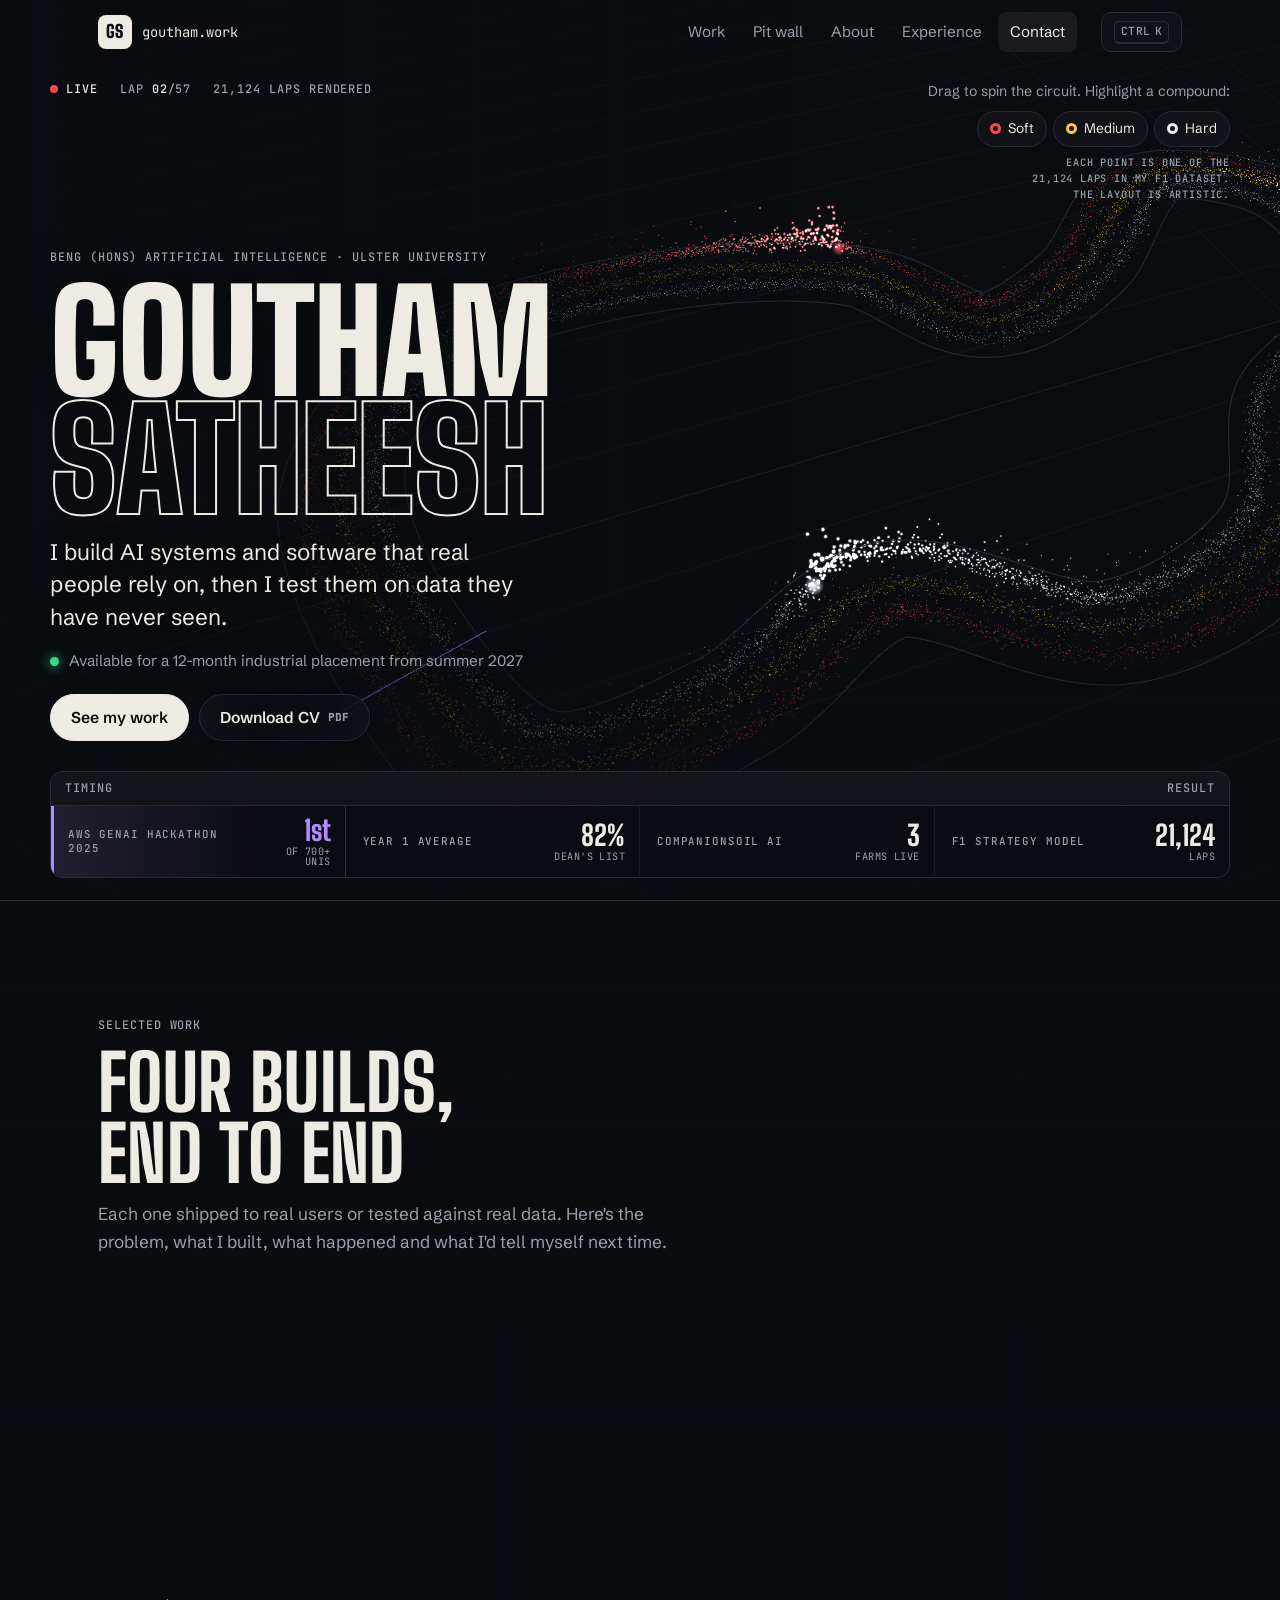
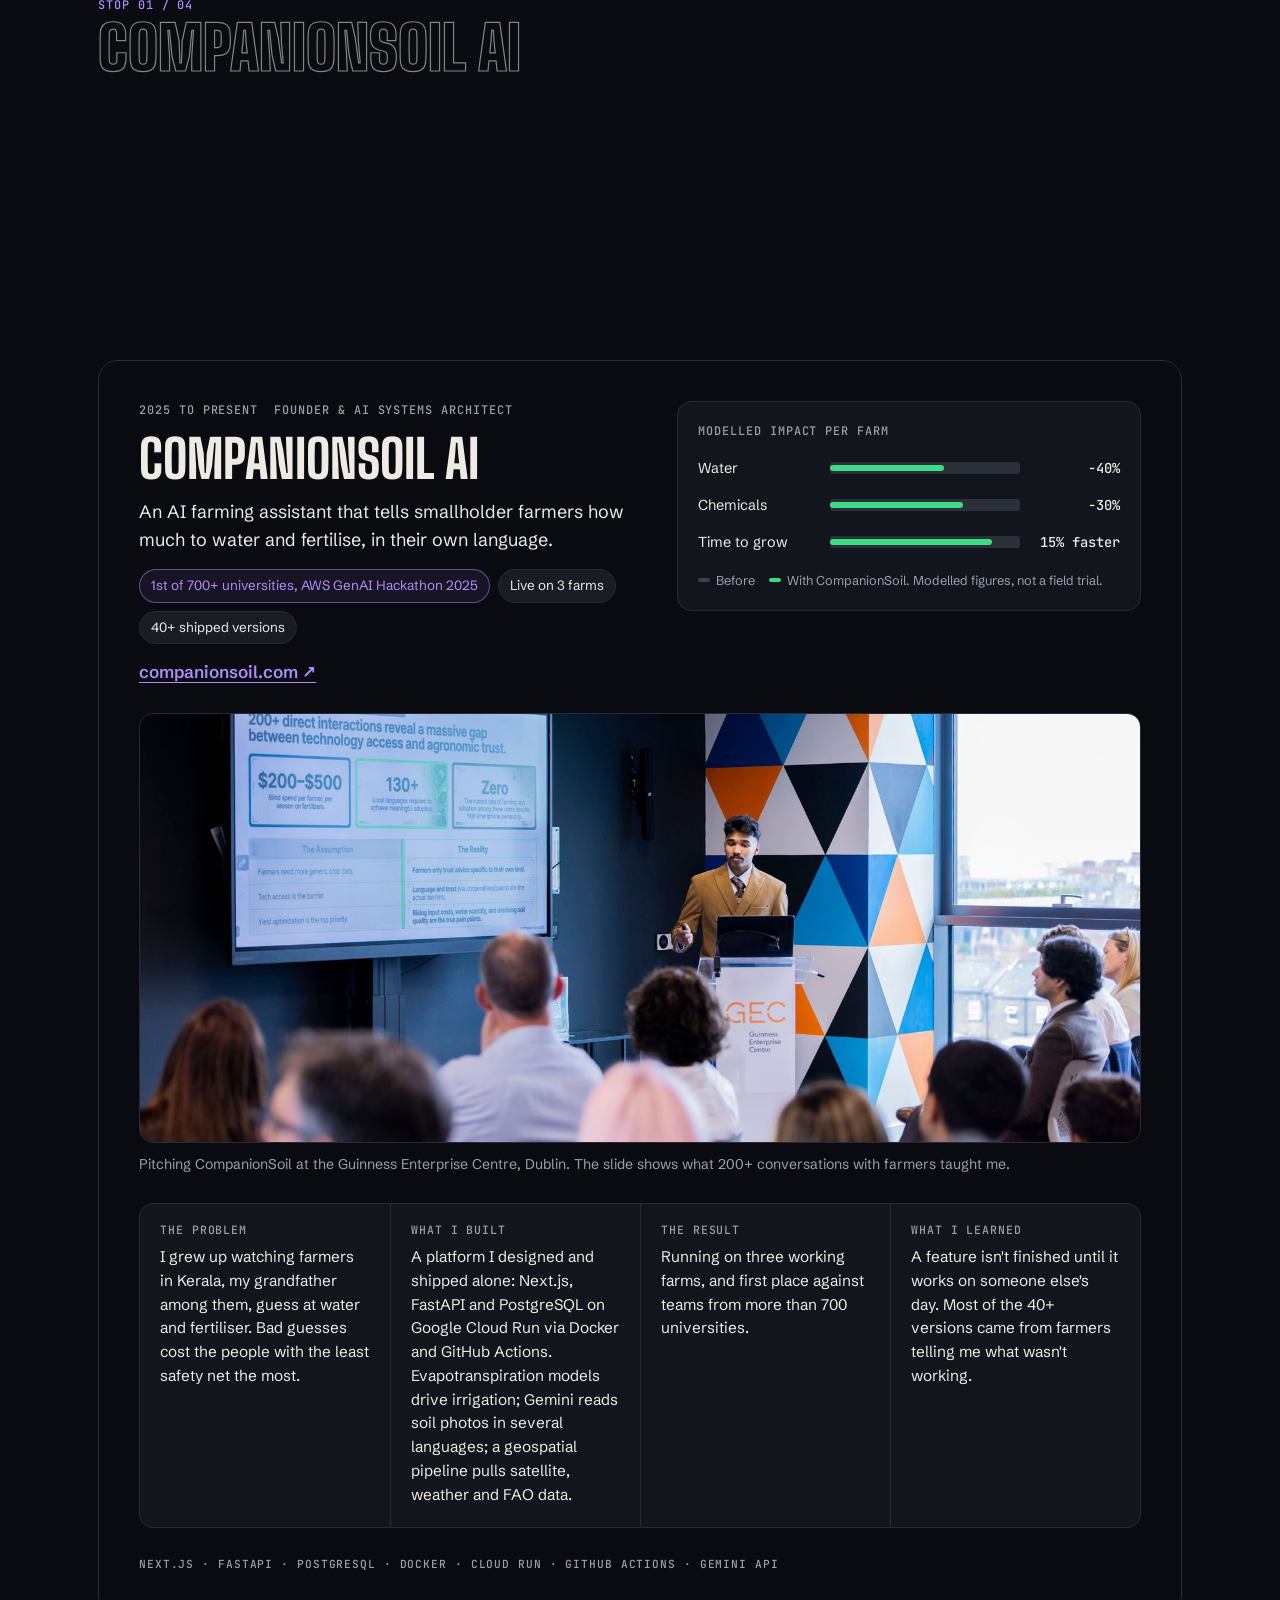
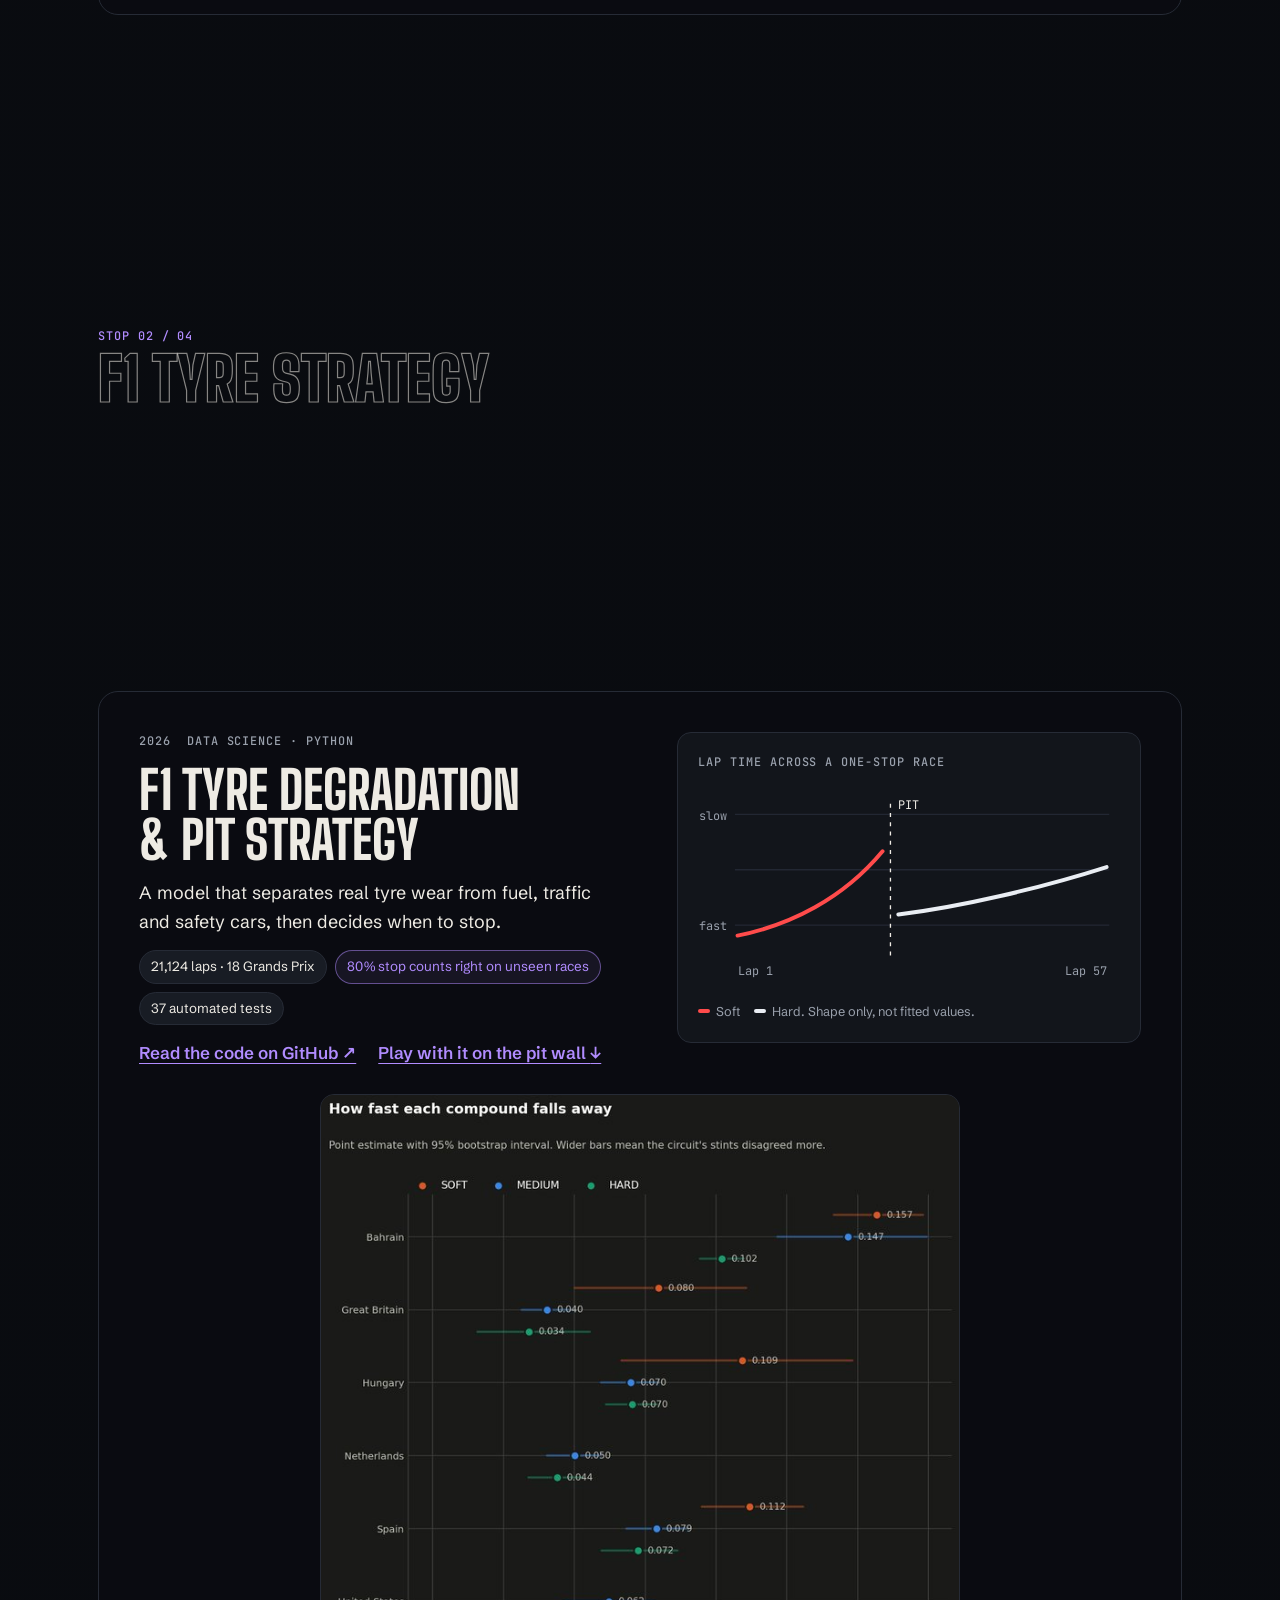
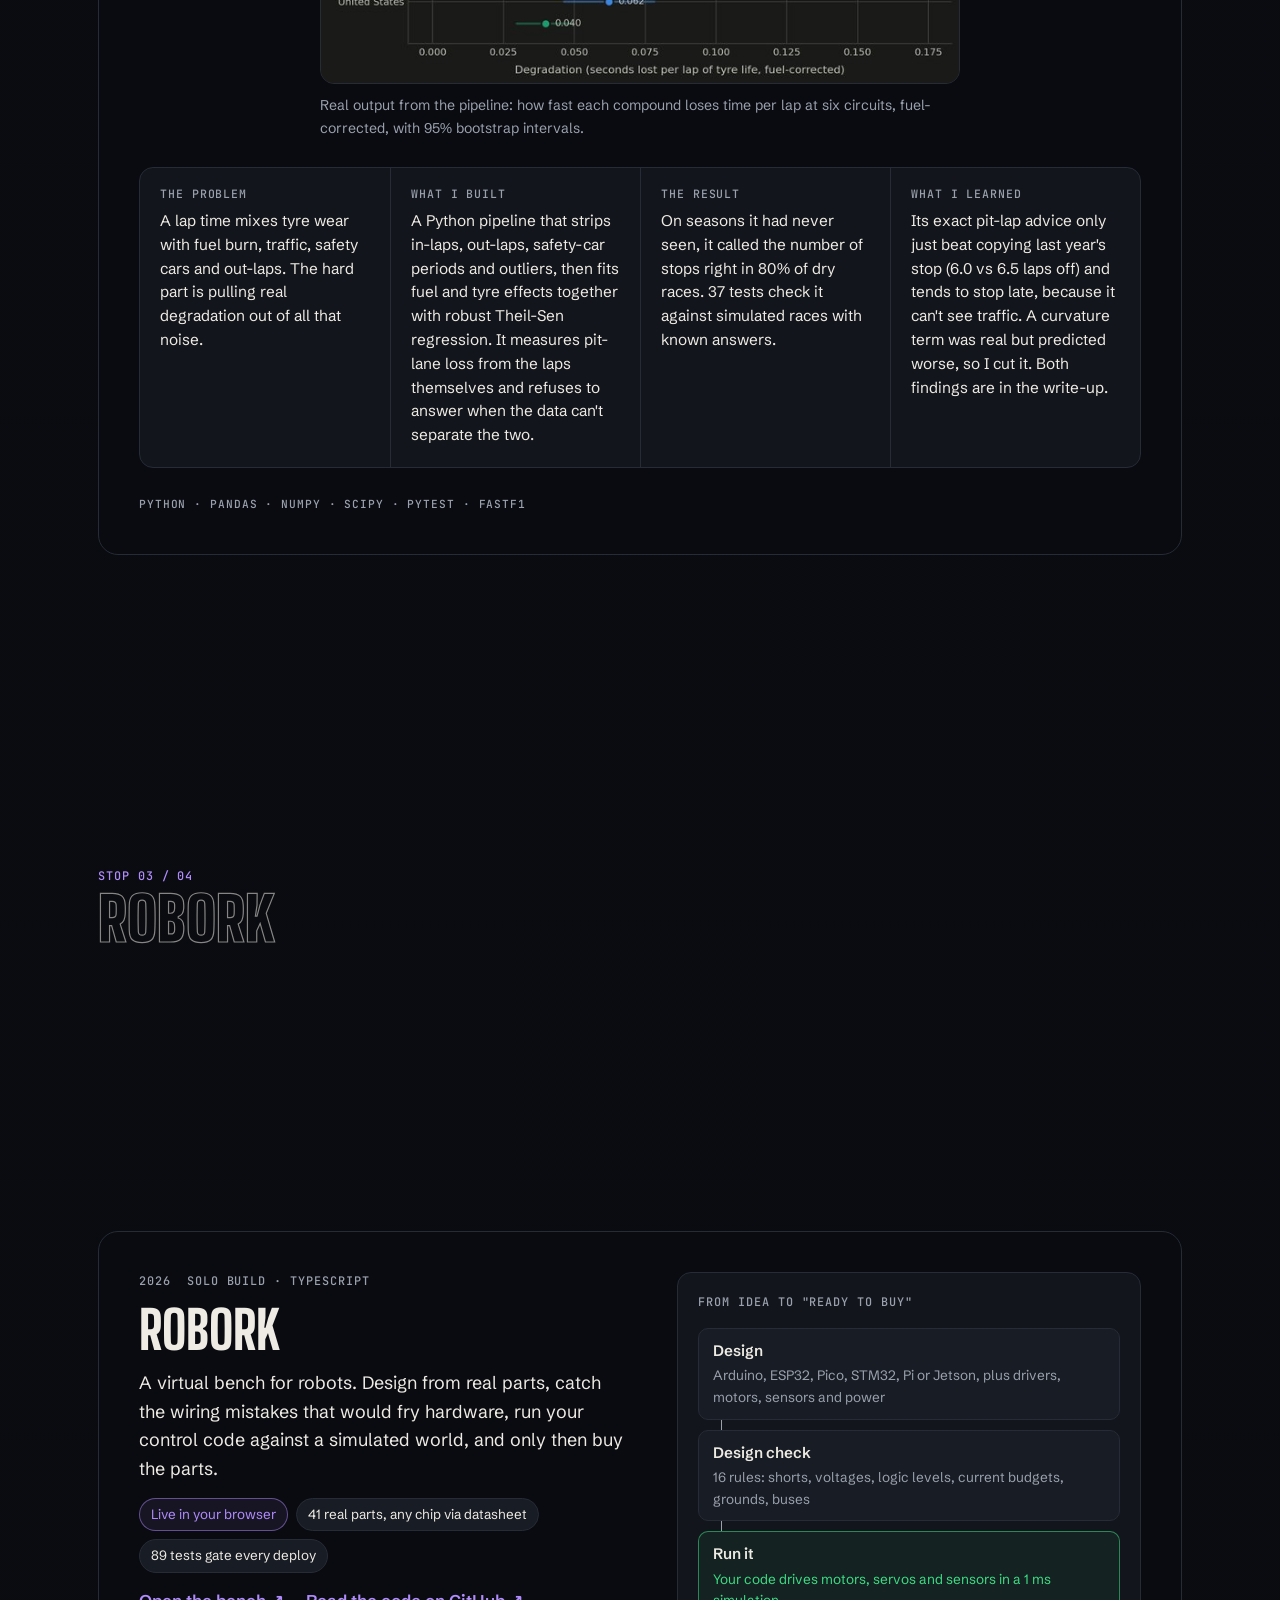
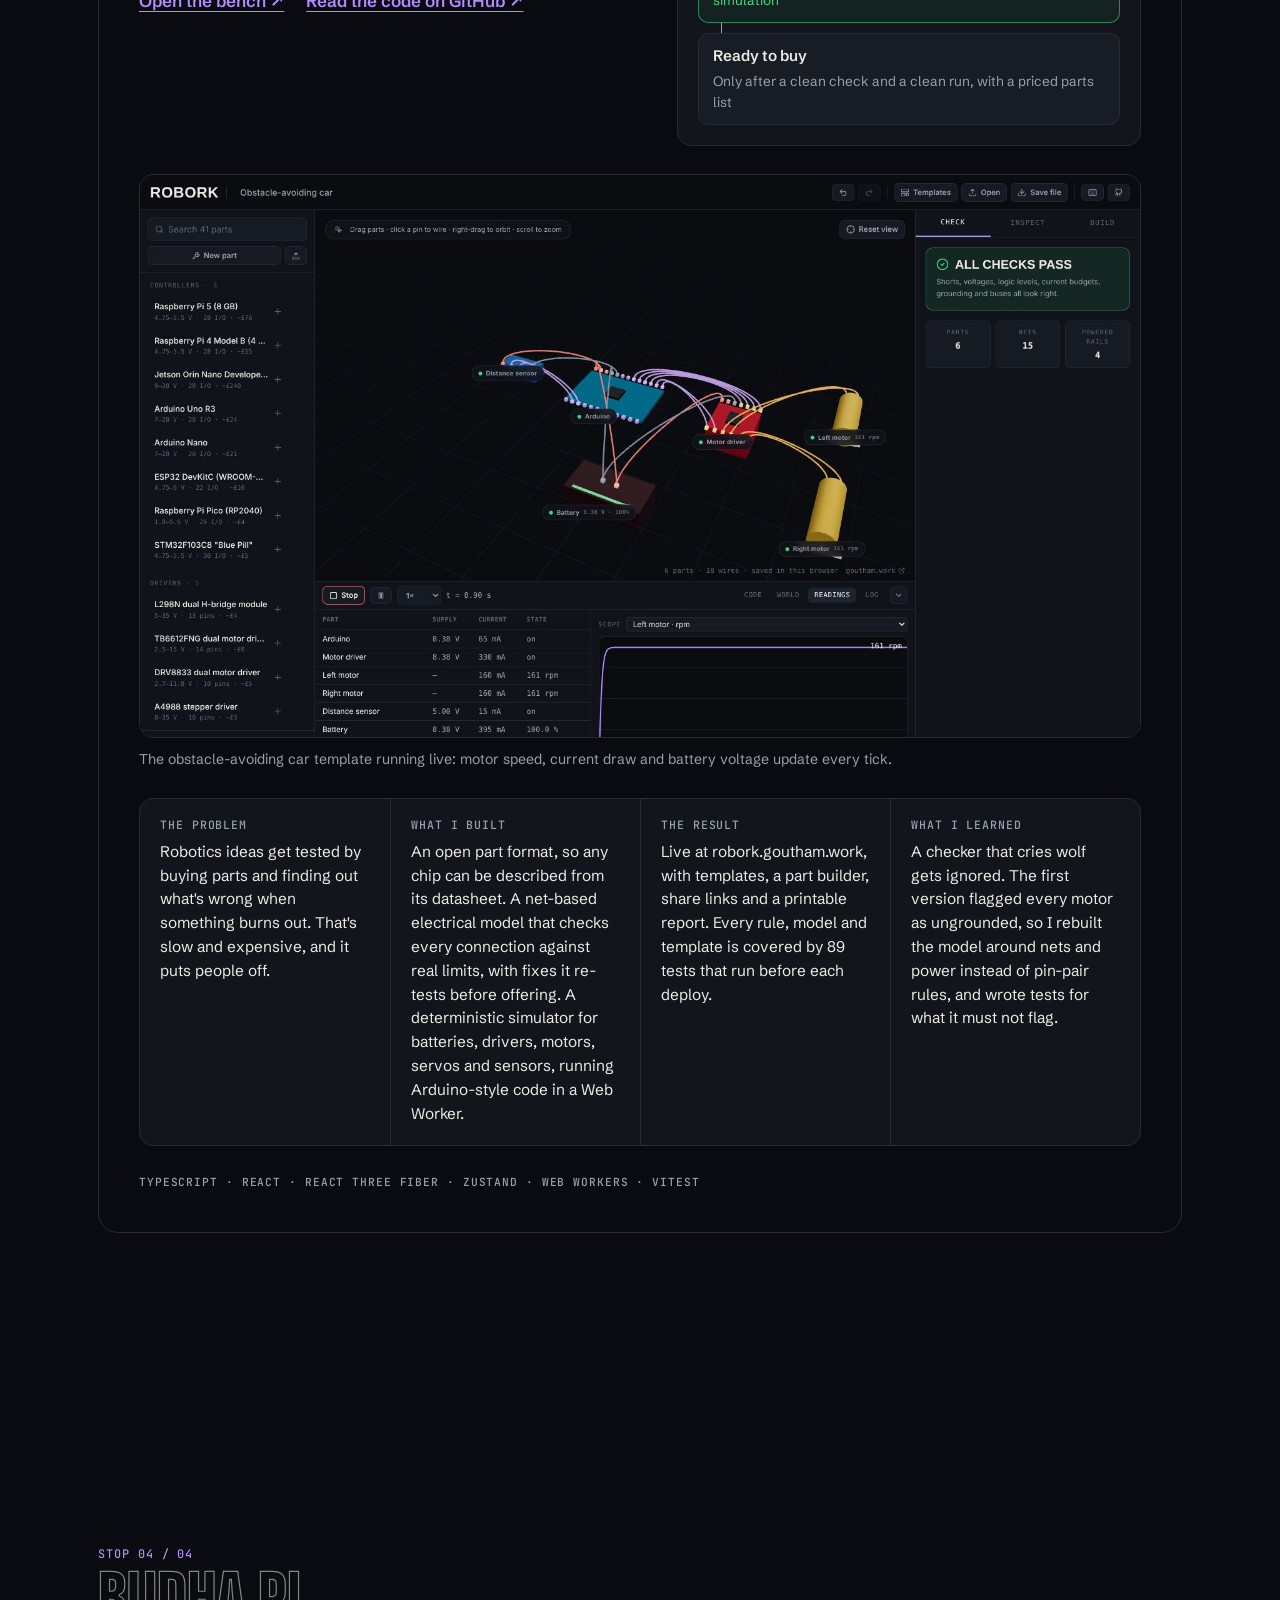
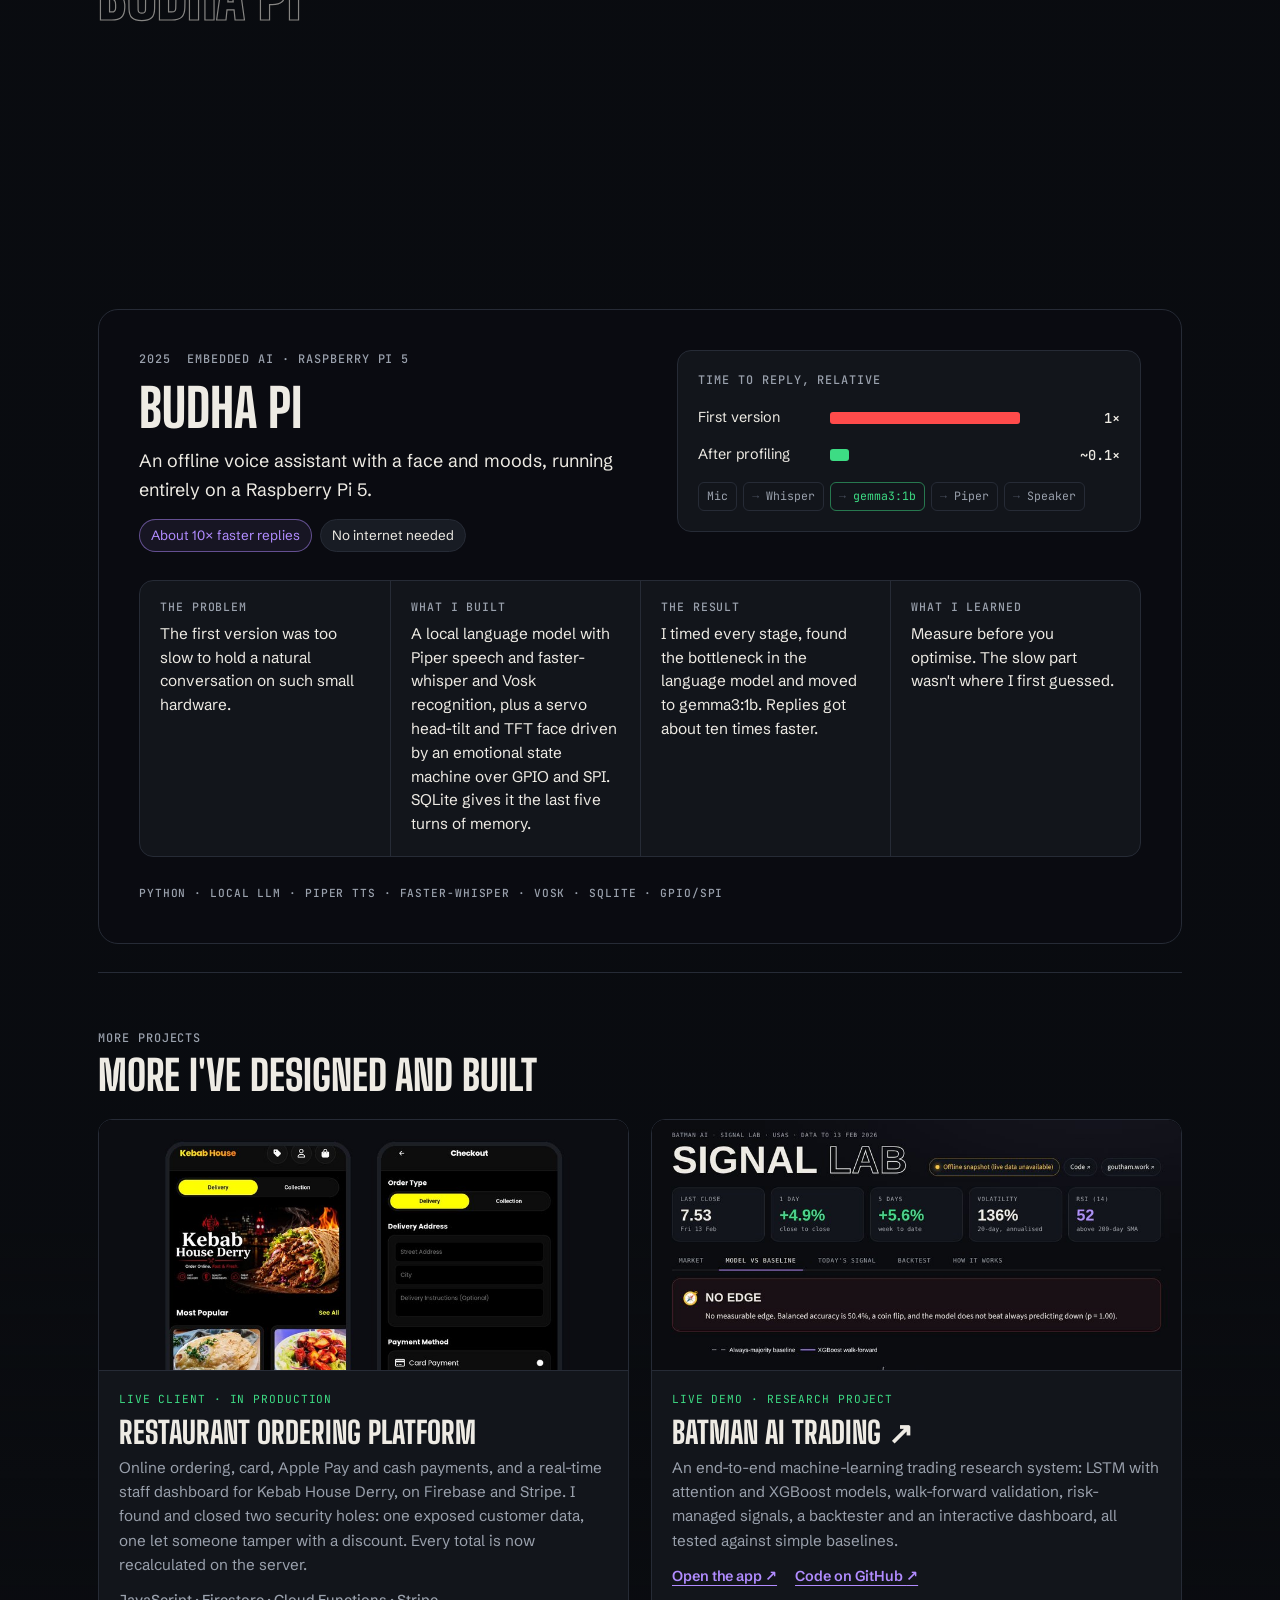
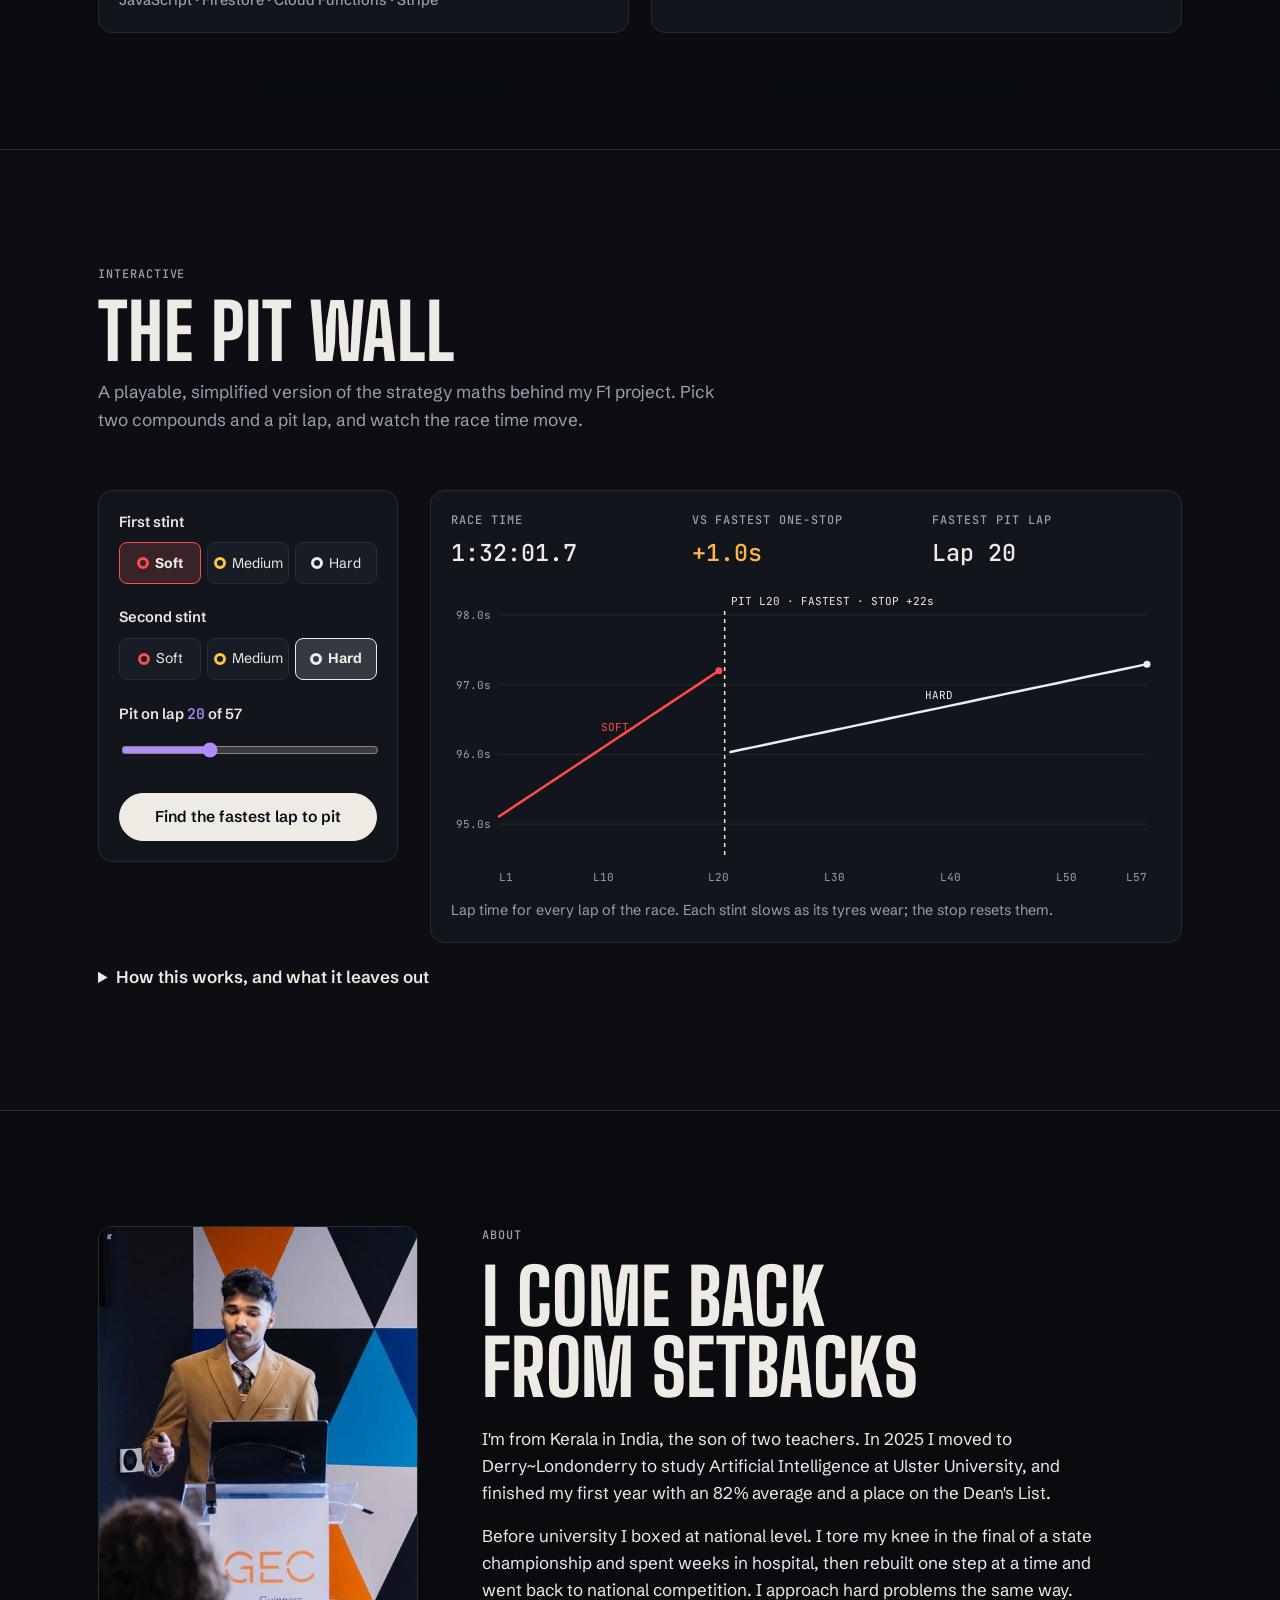
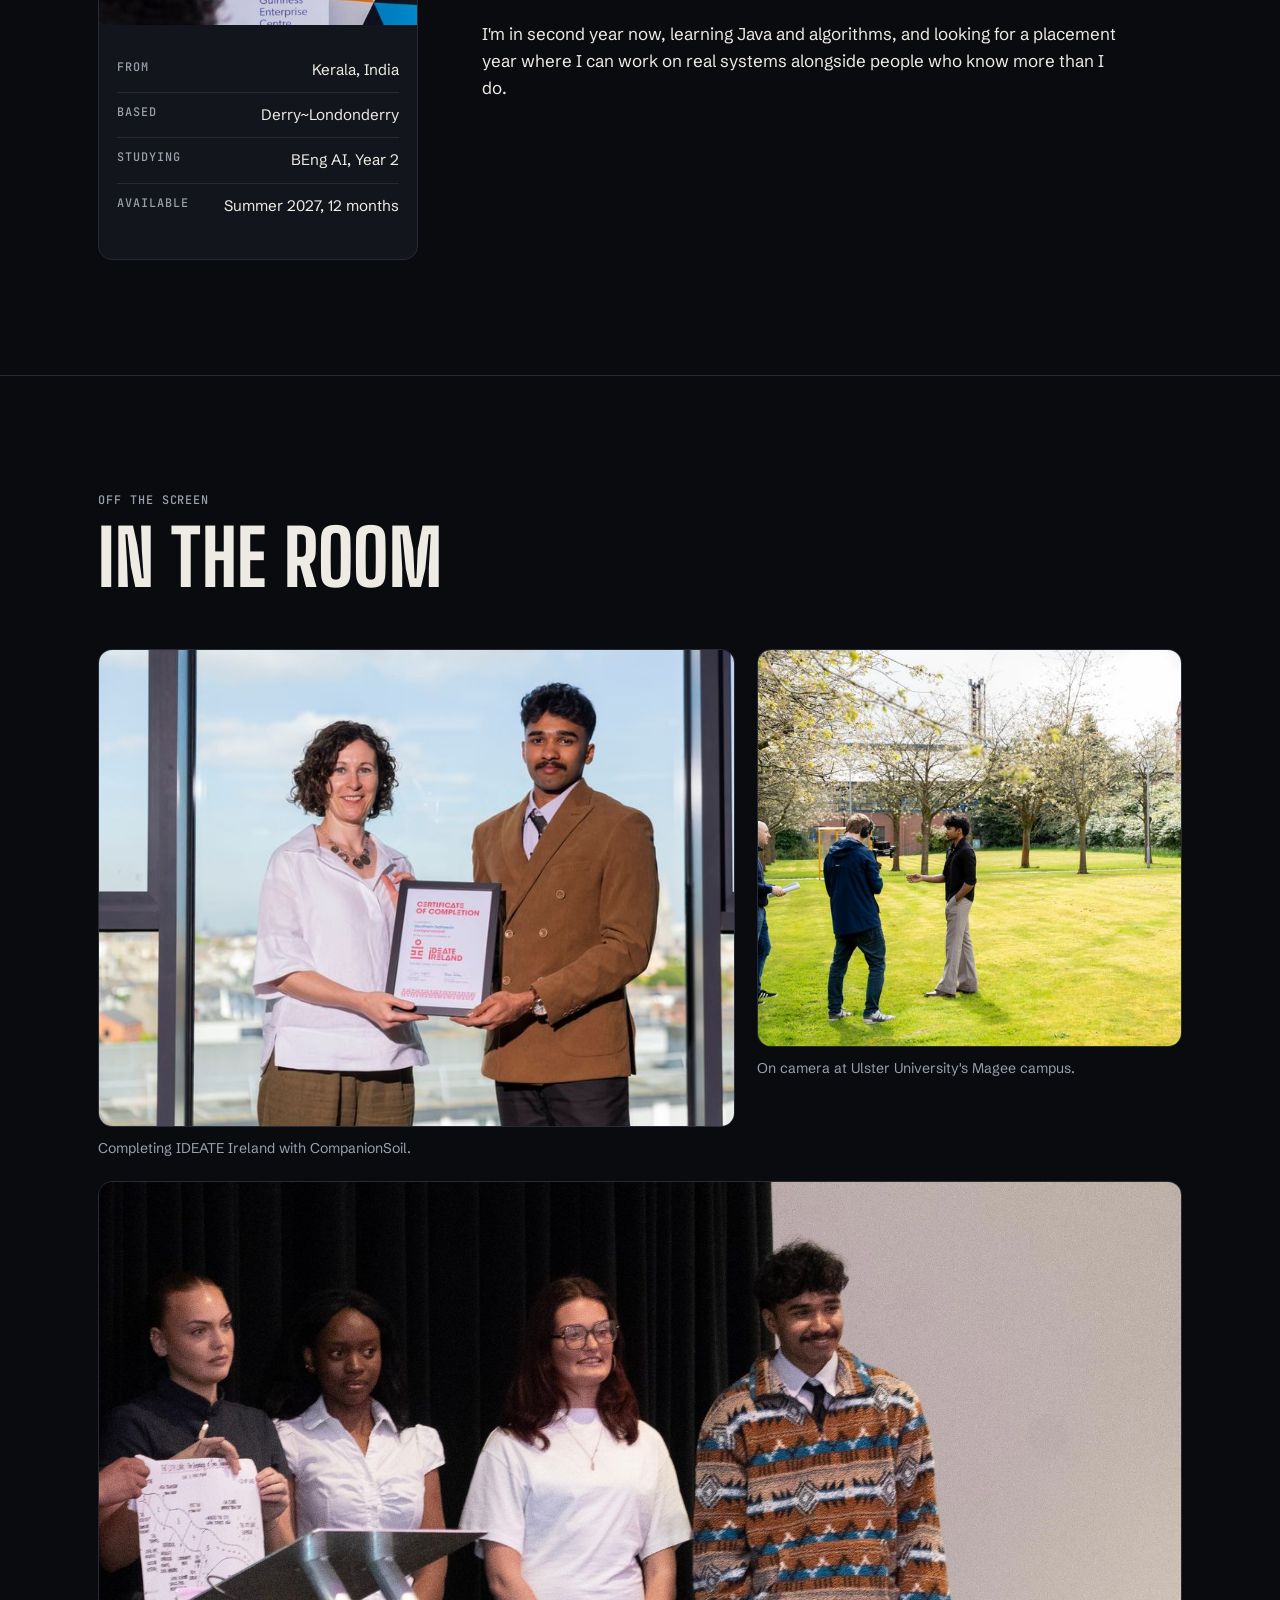
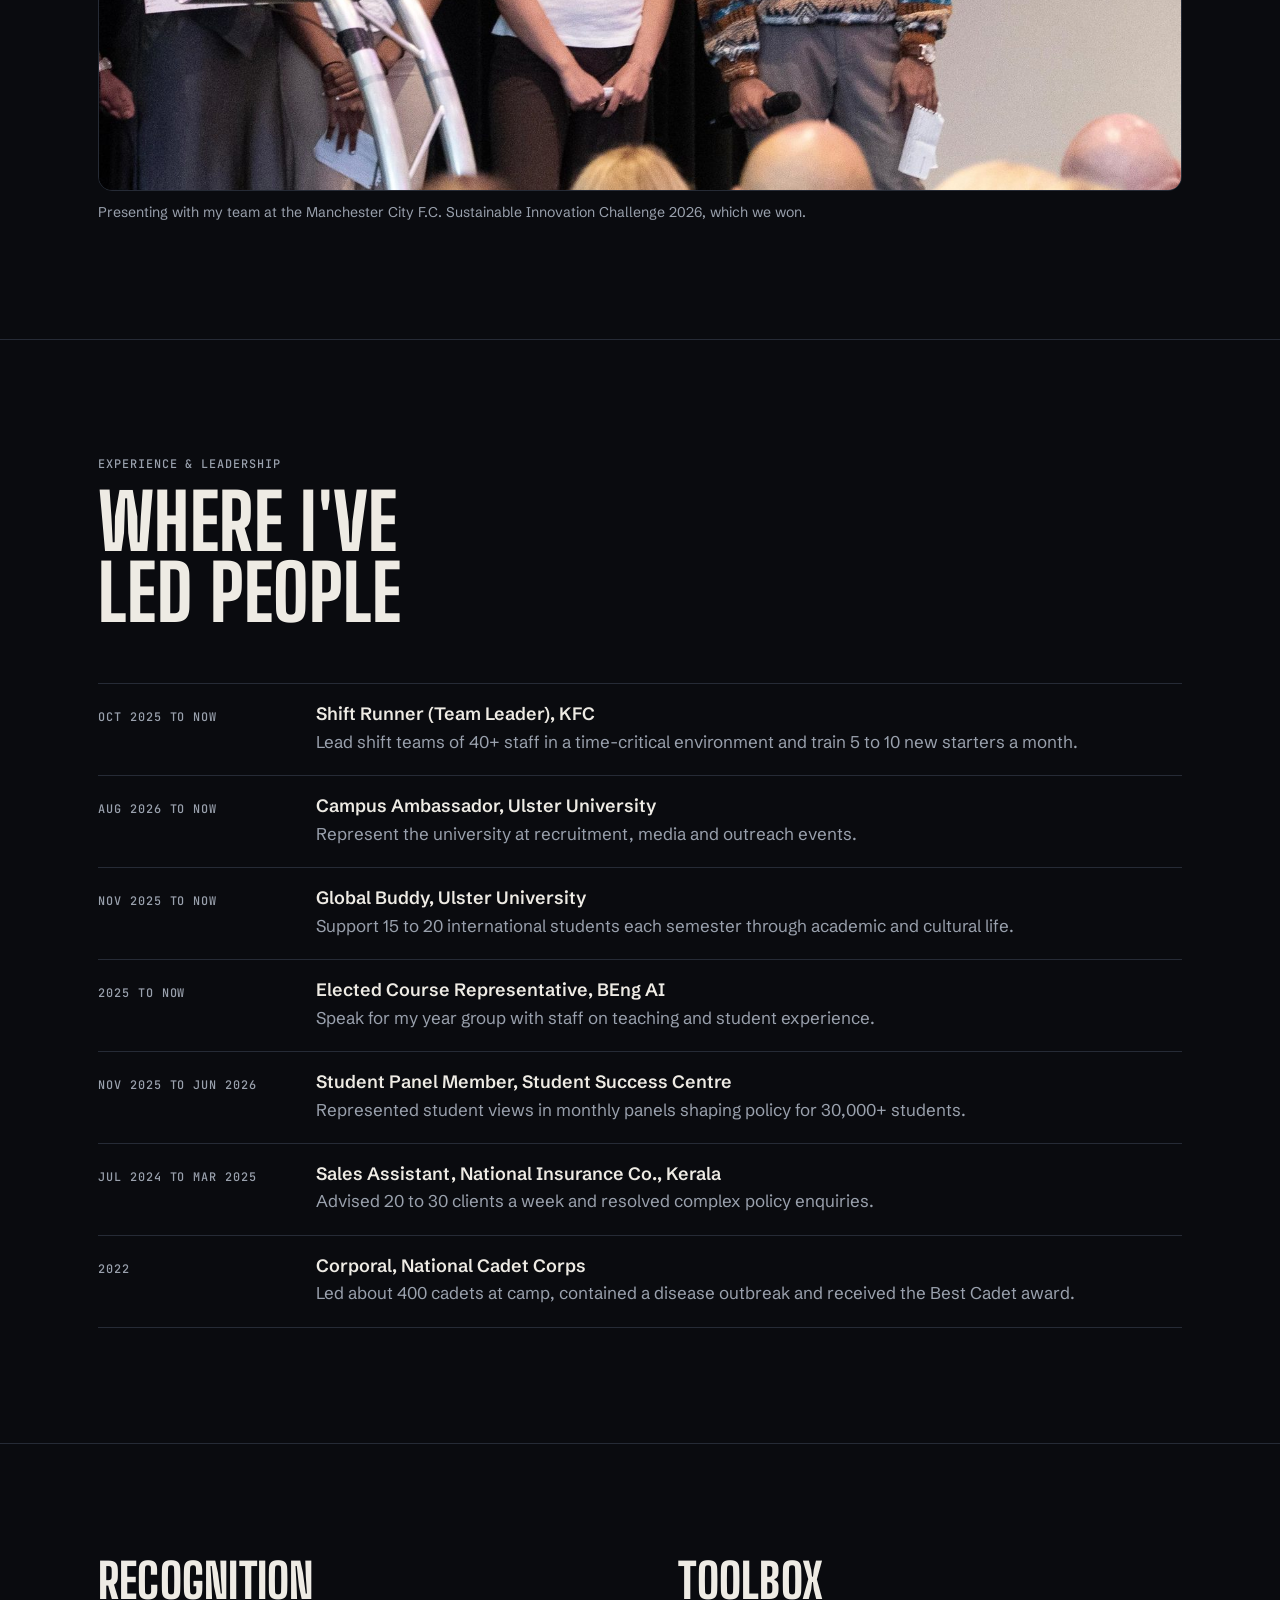
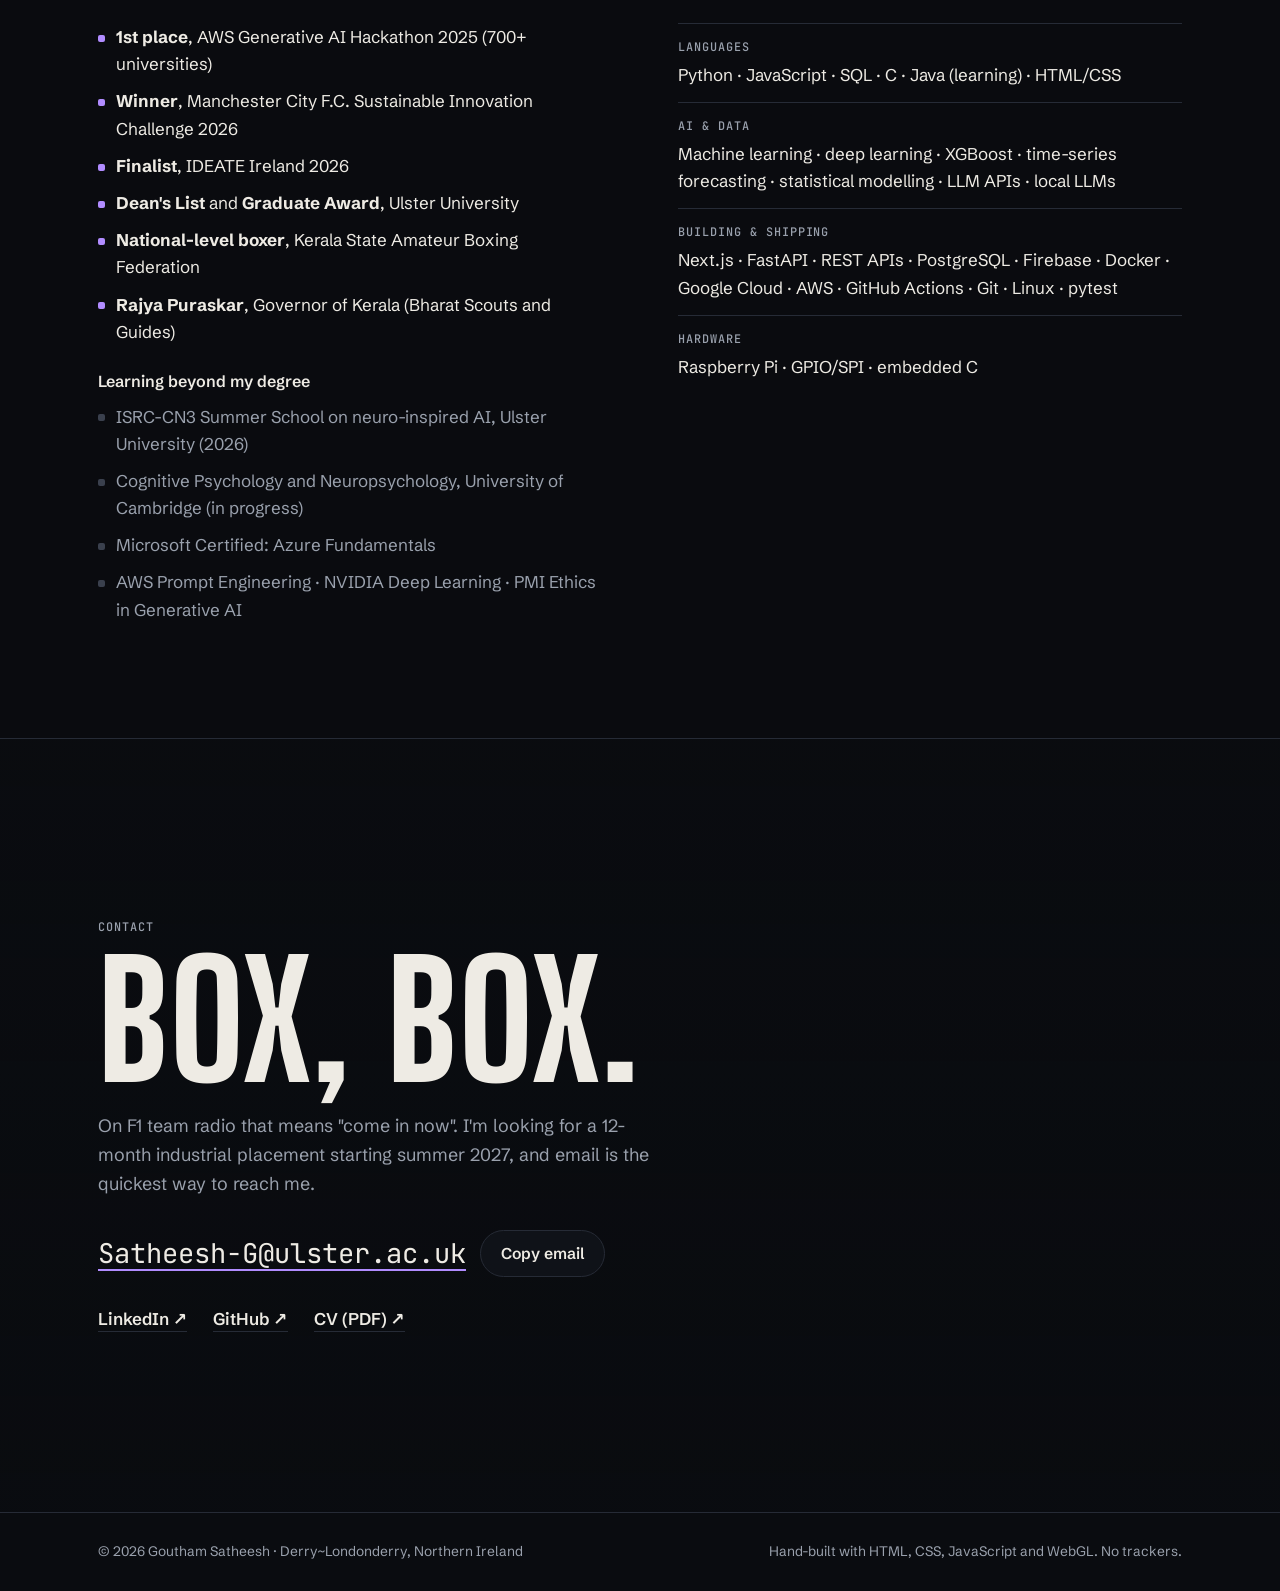
==== commit 7aa7dd45: "Update Robork to 2.0: parts library, design check, simulator, readiness" ====
--- a/index.html
+++ b/index.html
@@ -24,7 +24,7 @@
 <link rel="manifest" href="site.webmanifest">
 <link rel="preload" href="fonts/big-shoulders-display-latin-wght-normal.woff2" as="font" type="font/woff2" crossorigin>
 <link rel="preload" href="fonts/schibsted-grotesk-latin-wght-normal.woff2" as="font" type="font/woff2" crossorigin>
-<link rel="stylesheet" href="css/styles.css?v=20261013">
+<link rel="stylesheet" href="css/styles.css?v=20261014">
 <script type="application/ld+json">
 {"@context":"https://schema.org","@type":"Person","name":"Goutham Satheesh","url":"https://goutham.work/","jobTitle":"BEng (Hons) Artificial Intelligence student","alumniOf":{"@type":"CollegeOrUniversity","name":"Ulster University"},"address":{"@type":"PostalAddress","addressLocality":"Derry~Londonderry","addressCountry":"GB"},"sameAs":["https://www.linkedin.com/in/gouthmn","https://github.com/GOUTHMNN"],"knowsAbout":["Artificial intelligence","Machine learning","Data science","Full-stack development","Python"]}
 </script>
@@ -181,36 +181,36 @@
       <div class="stop-gap" data-stop="2" aria-hidden="true"><span class="eyebrow">Stop 03 / 04</span><b>Robork</b></div>
       <article class="project reveal" data-stop="2" aria-labelledby="p3">
         <div class="project__lead">
-          <p class="project__meta"><span>2026</span><span>Solo build · TypeScript &amp; Rust</span></p>
+          <p class="project__meta"><span>2026</span><span>Solo build · TypeScript</span></p>
           <h3 id="p3" class="project__title">Robork</h3>
-          <p class="project__summary">A browser-based digital twin for prototyping robots. Wire a Raspberry Pi 5 to motors and sensors in 3D, and it catches the faults that would fry real hardware.</p>
+          <p class="project__summary">A virtual bench for robots. Design from real parts, catch the wiring mistakes that would fry hardware, run your control code against a simulated world, and only then buy the parts.</p>
           <ul class="chips" aria-label="Highlights">
             <li class="chip chip--win">Live in your browser</li>
-            <li class="chip">7 parts with real electrical limits</li>
-            <li class="chip">Deterministic Rust kernel</li>
+            <li class="chip">41 real parts, any chip via datasheet</li>
+            <li class="chip">89 tests gate every deploy</li>
           </ul>
-          <p class="project__links"><a href="https://robork.goutham.work" target="_blank" rel="noopener">Open the editor <span aria-hidden="true">↗</span></a><a href="https://github.com/GOUTHMNN/robork" target="_blank" rel="noopener">Read the code on GitHub <span aria-hidden="true">↗</span></a></p>
+          <p class="project__links"><a href="https://robork.goutham.work" target="_blank" rel="noopener">Open the bench <span aria-hidden="true">↗</span></a><a href="https://github.com/GOUTHMNN/robork" target="_blank" rel="noopener">Read the code on GitHub <span aria-hidden="true">↗</span></a></p>
         </div>
         <figure class="viz viz--flow">
-          <figcaption class="viz__title">What happens when you add a wire</figcaption>
+          <figcaption class="viz__title">From idea to "ready to buy"</figcaption>
           <ol class="flow">
-            <li><b>You wire two pins</b><span>In the 3D editor, with undo and autosave</span></li>
-            <li><b>Design check</b><span>Voltage, current, output conflicts, common ground</span></li>
-            <li class="is-key"><b>Fix is dry-run first</b><span>A proposed patch must clear the validator before it's offered</span></li>
-            <li><b>One click applies it</b><span>For example, a level shifter wired in for 5&nbsp;V into a 3.3&nbsp;V pin</span></li>
+            <li><b>Design</b><span>Arduino, ESP32, Pico, STM32, Pi or Jetson, plus drivers, motors, sensors and power</span></li>
+            <li><b>Design check</b><span>16 rules: shorts, voltages, logic levels, current budgets, grounds, buses</span></li>
+            <li class="is-key"><b>Run it</b><span>Your code drives motors, servos and sensors in a 1&nbsp;ms simulation</span></li>
+            <li><b>Ready to buy</b><span>Only after a clean check and a clean run, with a priced parts list</span></li>
           </ol>
         </figure>
         <figure class="photo photo--wide photo--shot">
-          <img src="img/robork-1600.jpg" srcset="img/robork-800.jpg 800w, img/robork-1600.jpg 1600w" sizes="(max-width: 1180px) 100vw, 1100px" width="1600" height="900" alt="The Robork editor: a parts library on the left, a Raspberry Pi 5 wired to a DC motor in the 3D workspace, and the design check panel flagging a missing common ground." loading="lazy" decoding="async">
-          <figcaption>The live editor running its built-in example: a motor wired straight to a Pi, flagged before anything is powered.</figcaption>
+          <img src="img/robork-1600.jpg" srcset="img/robork-800.jpg 800w, img/robork-1600.jpg 1600w" sizes="(max-width: 1180px) 100vw, 1100px" width="1600" height="900" alt="The Robork bench running an obstacle-avoiding car: an Arduino, motor driver, two motors, a distance sensor and a battery in 3D, with live motor speeds, currents and a scope plot below." loading="lazy" decoding="async">
+          <figcaption>The obstacle-avoiding car template running live: motor speed, current draw and battery voltage update every tick.</figcaption>
         </figure>
         <div class="case">
-          <div><h4>The problem</h4><p>Beginners learn robotics by wiring real boards and finding out what's wrong when something burns out. That's slow, expensive and puts people off.</p></div>
-          <div><h4>What I built</h4><p>A React Three Fiber editor where every part carries its real pin voltages and current limits. A validator runs on every change, and a rule-based copilot proposes fixes it has already tested. Underneath sits a Rust simulation kernel on a fixed 1&nbsp;ms tick, compiled for WebAssembly.</p></div>
-          <div><h4>The result</h4><p>A working editor anyone can open at robork.goutham.work, with a parts library, inspector, undo, autosave and project export. The kernel's tests prove two runs produce bit-for-bit identical state.</p></div>
-          <div><h4>What I learned</h4><p>An automatic fix you haven't checked is just a new bug. Every patch has to pass the same validator as the user's own wiring. The README says plainly what isn't built yet.</p></div>
-        </div>
-        <p class="tags">TypeScript · React · React Three Fiber · Zustand · Rust · WebAssembly</p>
+          <div><h4>The problem</h4><p>Robotics ideas get tested by buying parts and finding out what's wrong when something burns out. That's slow and expensive, and it puts people off.</p></div>
+          <div><h4>What I built</h4><p>An open part format, so any chip can be described from its datasheet. A net-based electrical model that checks every connection against real limits, with fixes it re-tests before offering. A deterministic simulator for batteries, drivers, motors, servos and sensors, running Arduino-style code in a Web Worker.</p></div>
+          <div><h4>The result</h4><p>Live at robork.goutham.work, with templates, a part builder, share links and a printable report. Every rule, model and template is covered by 89 tests that run before each deploy.</p></div>
+          <div><h4>What I learned</h4><p>A checker that cries wolf gets ignored. The first version flagged every motor as ungrounded, so I rebuilt the model around nets and power instead of pin-pair rules, and wrote tests for what it must not flag.</p></div>
+        </div>
+        <p class="tags">TypeScript · React · React Three Fiber · Zustand · Web Workers · Vitest</p>
       </article>
 
       <!-- Budha PI -->
@@ -465,8 +465,8 @@
 </dialog>
 
 <script src="js/vendor/three.min.js" defer></script>
-<script src="js/scene.js?v=20261013" defer></script>
-<script src="js/pitwall.js?v=20261013" defer></script>
-<script src="js/main.js?v=20261013" defer></script>
+<script src="js/scene.js?v=20261014" defer></script>
+<script src="js/pitwall.js?v=20261014" defer></script>
+<script src="js/main.js?v=20261014" defer></script>
 </body>
 </html>
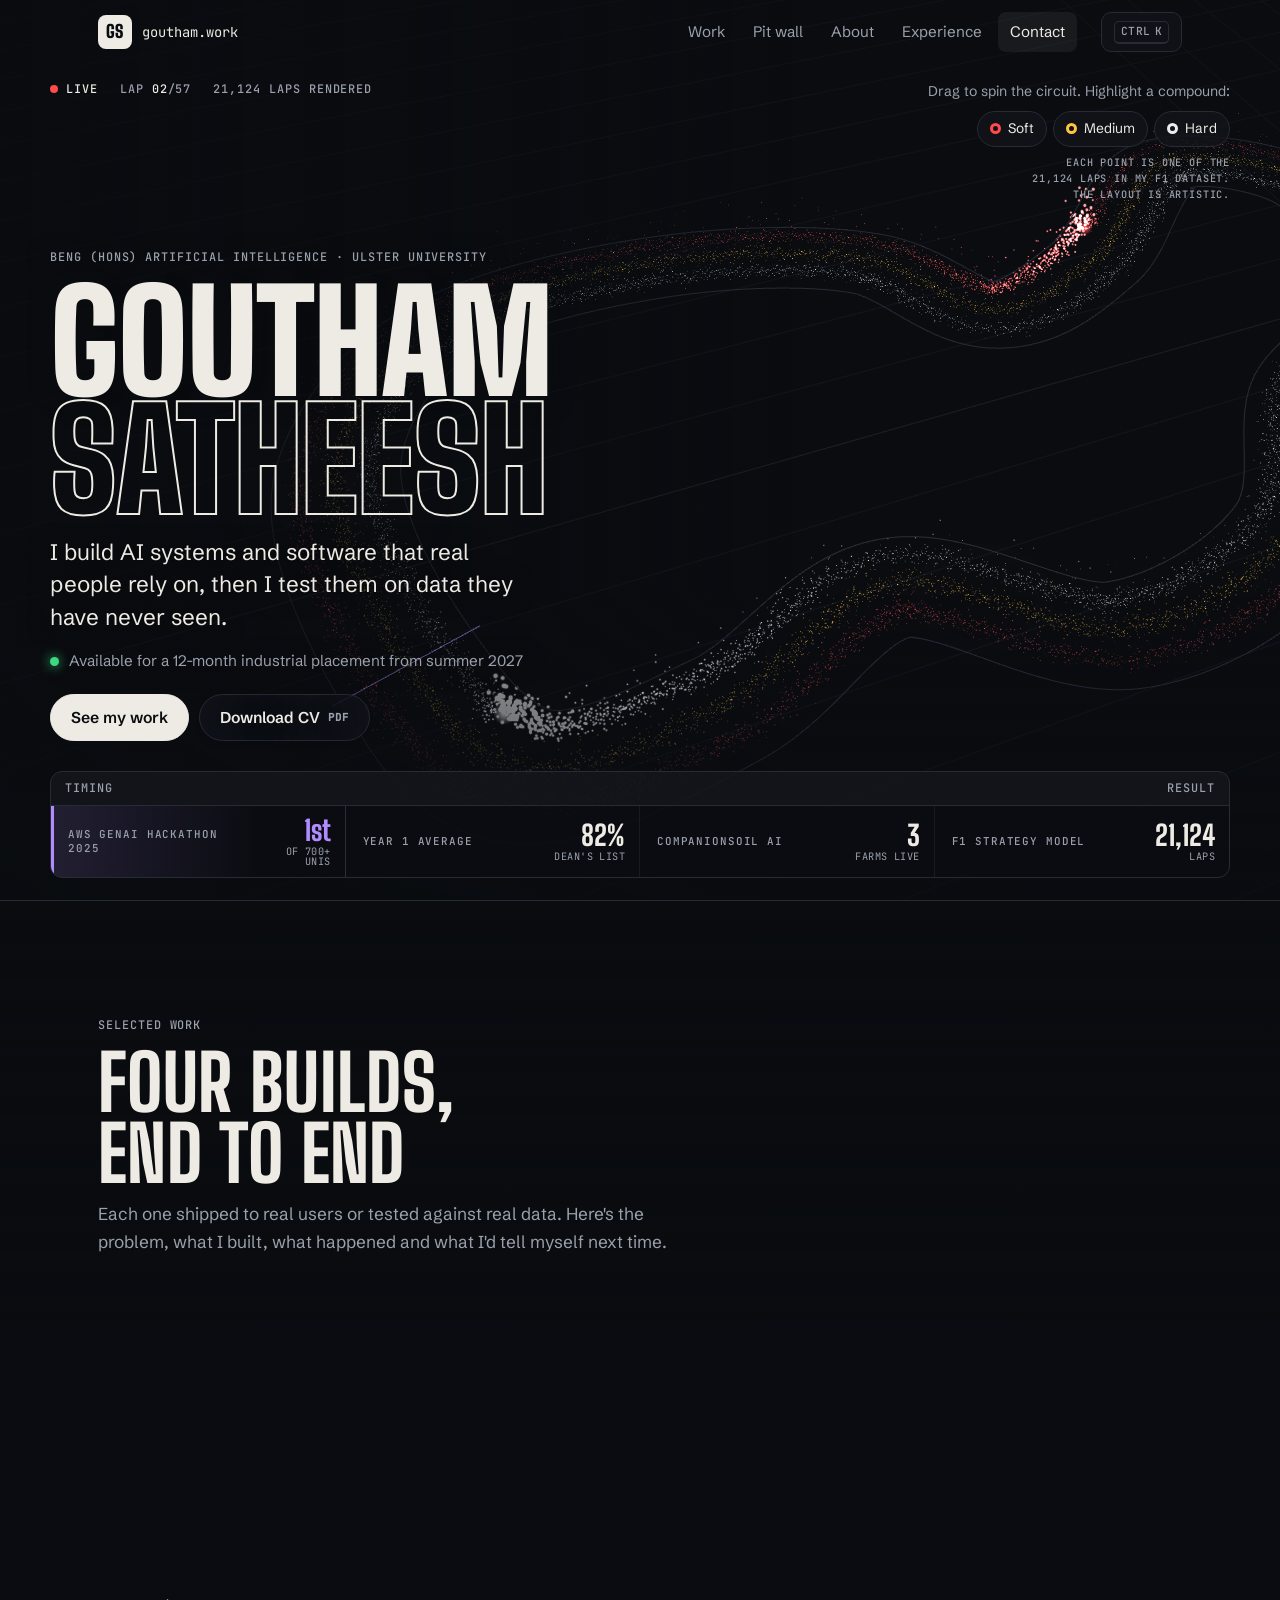
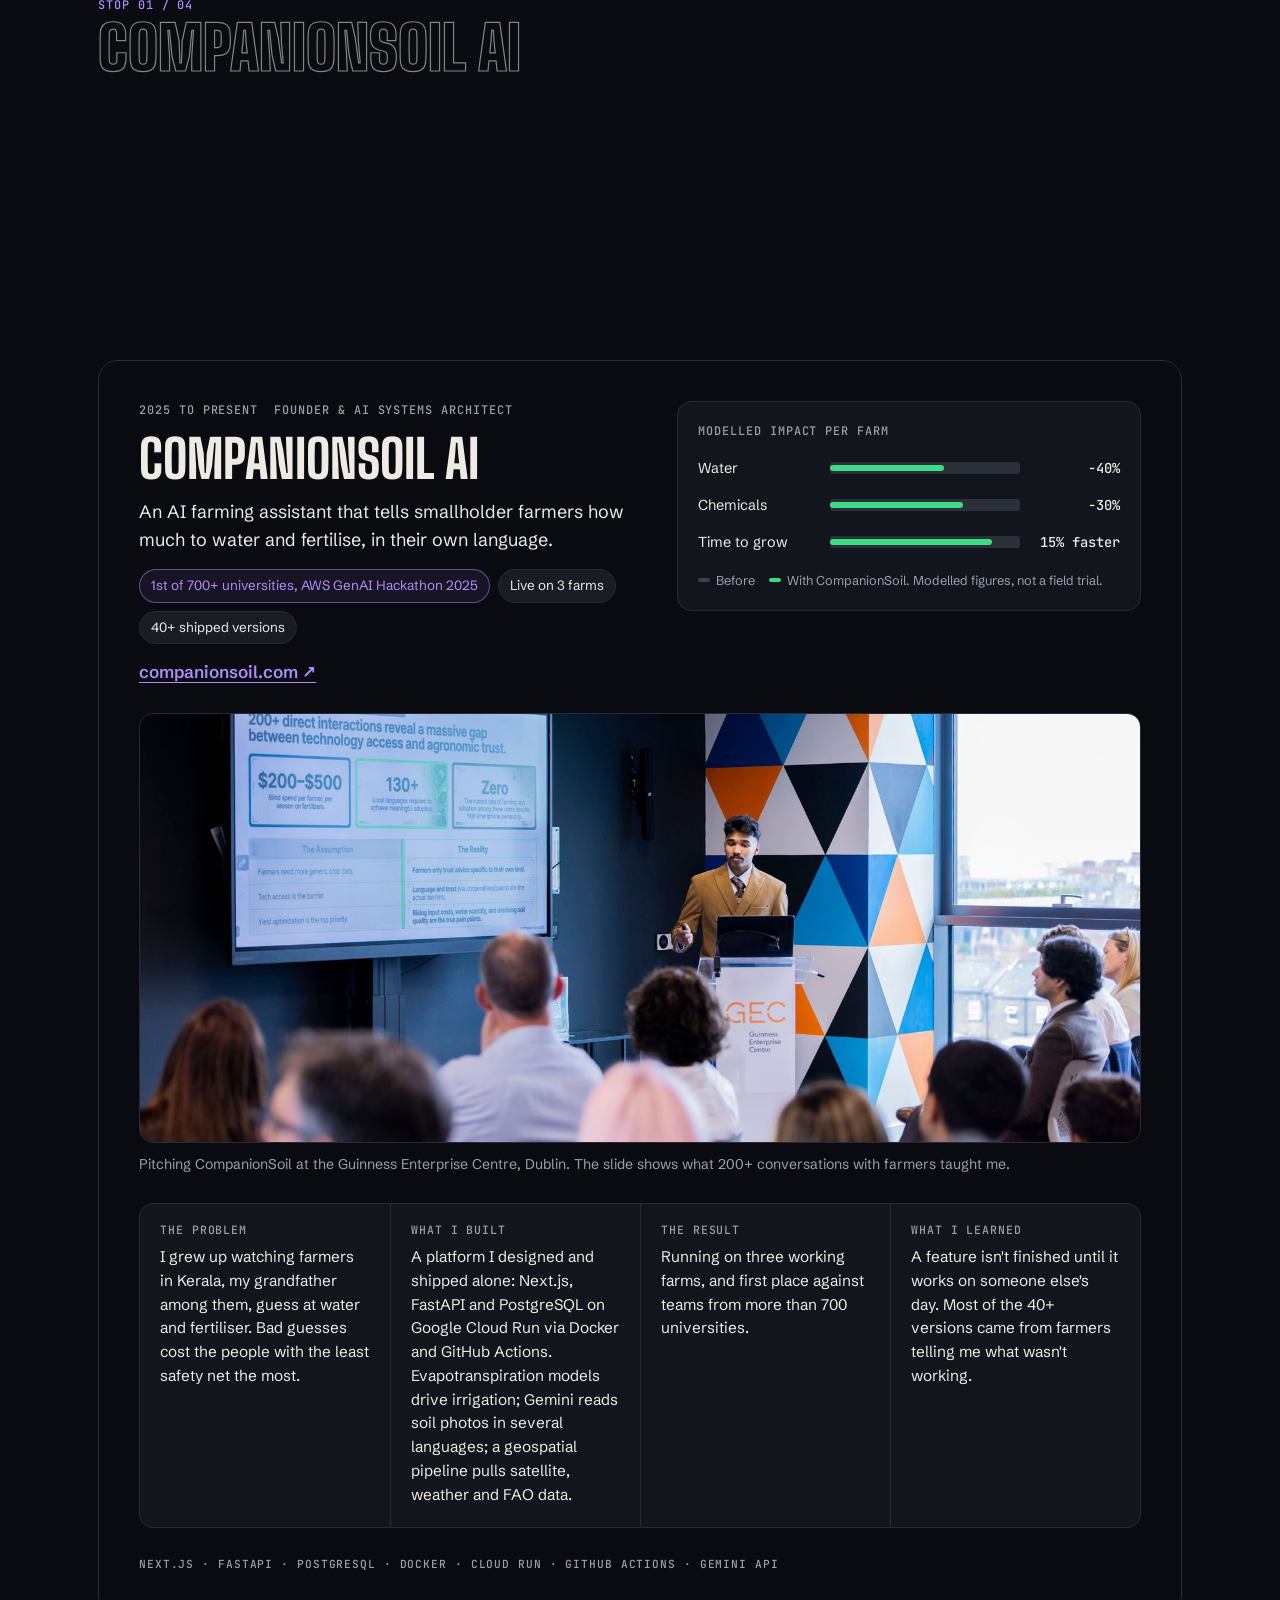
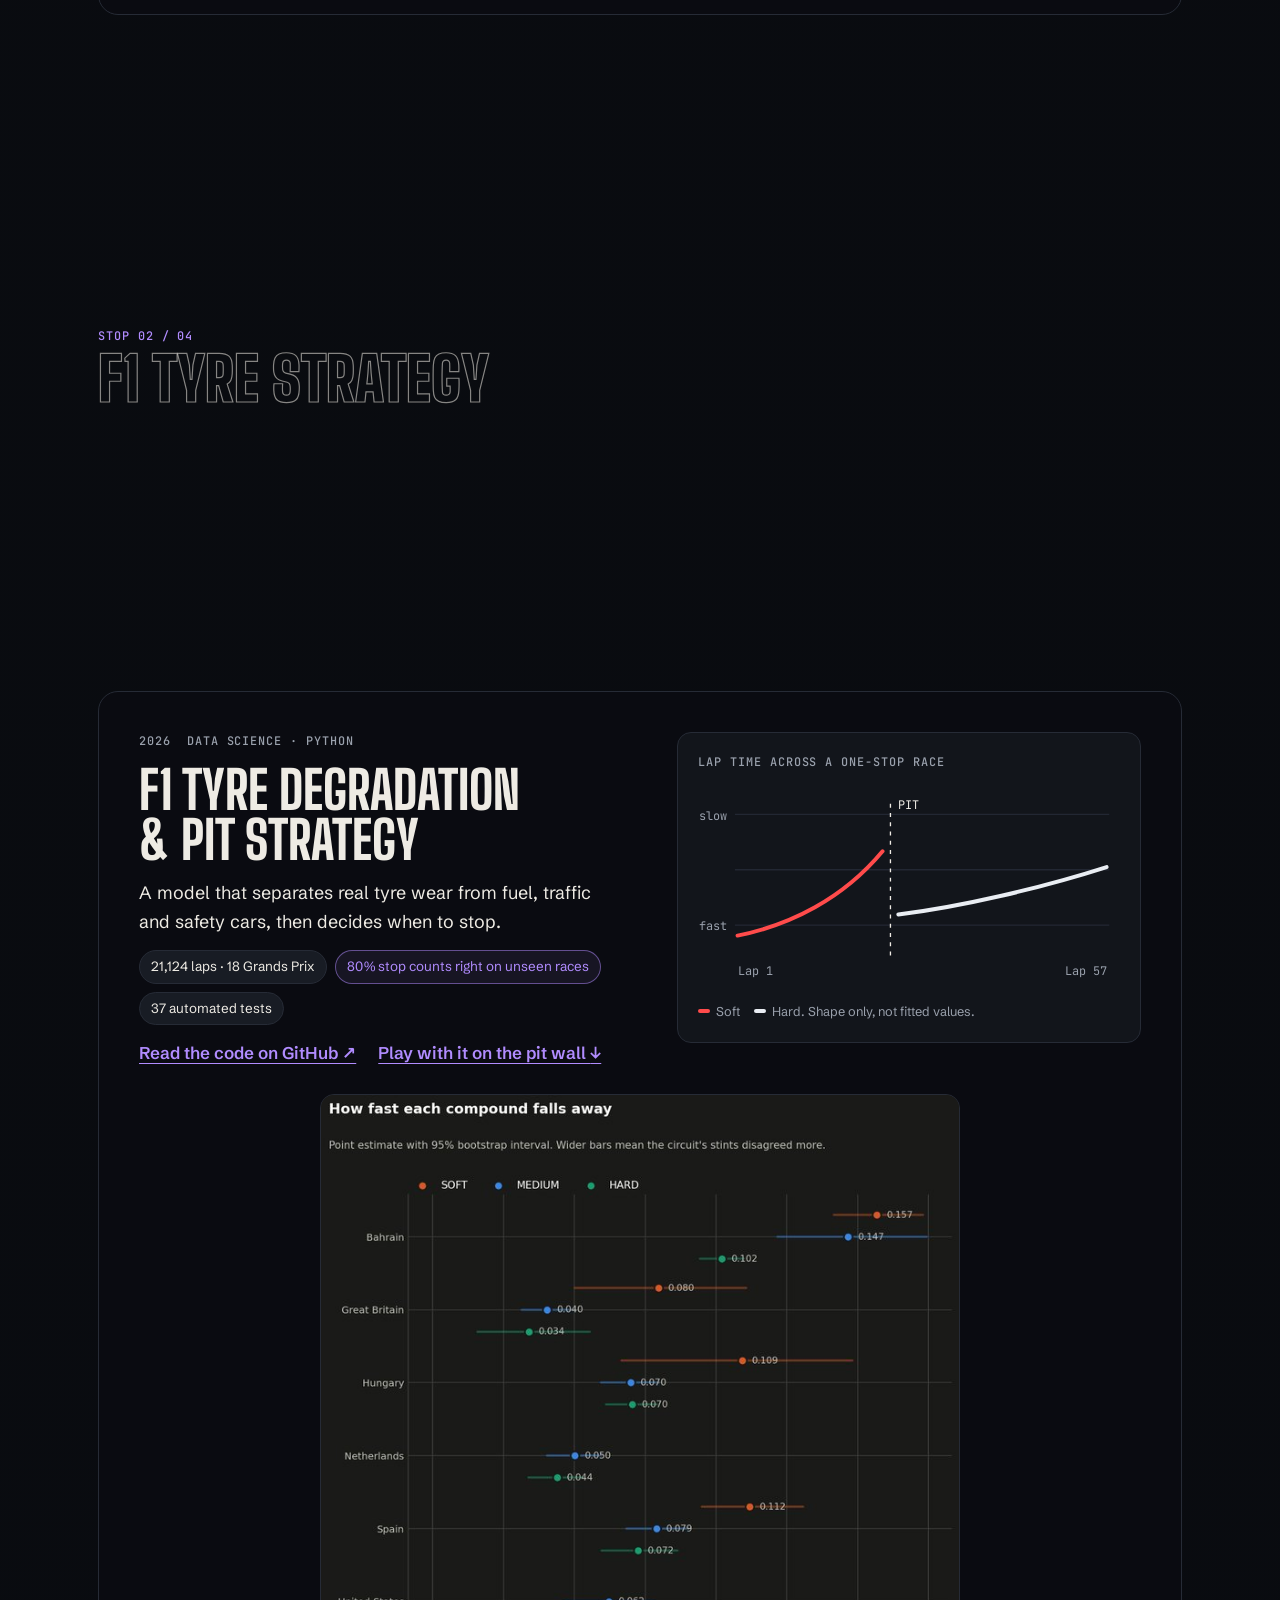
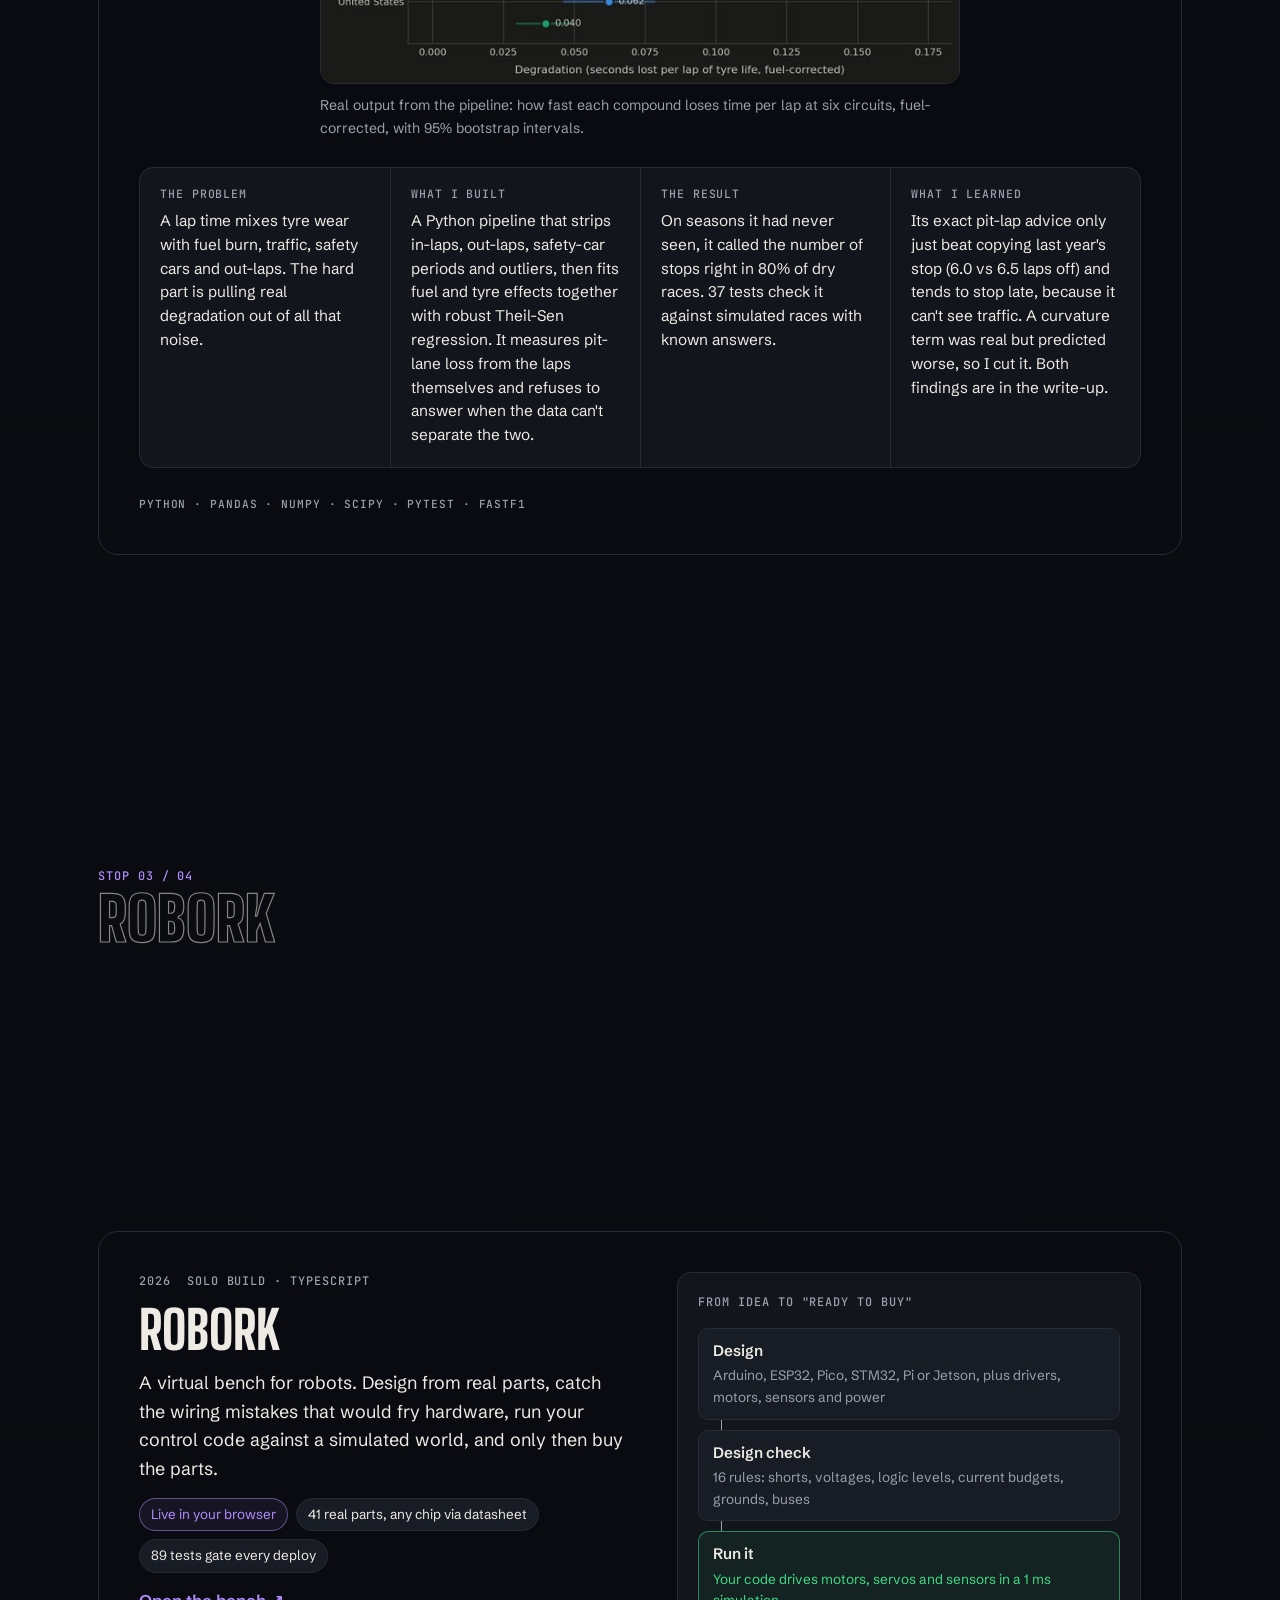
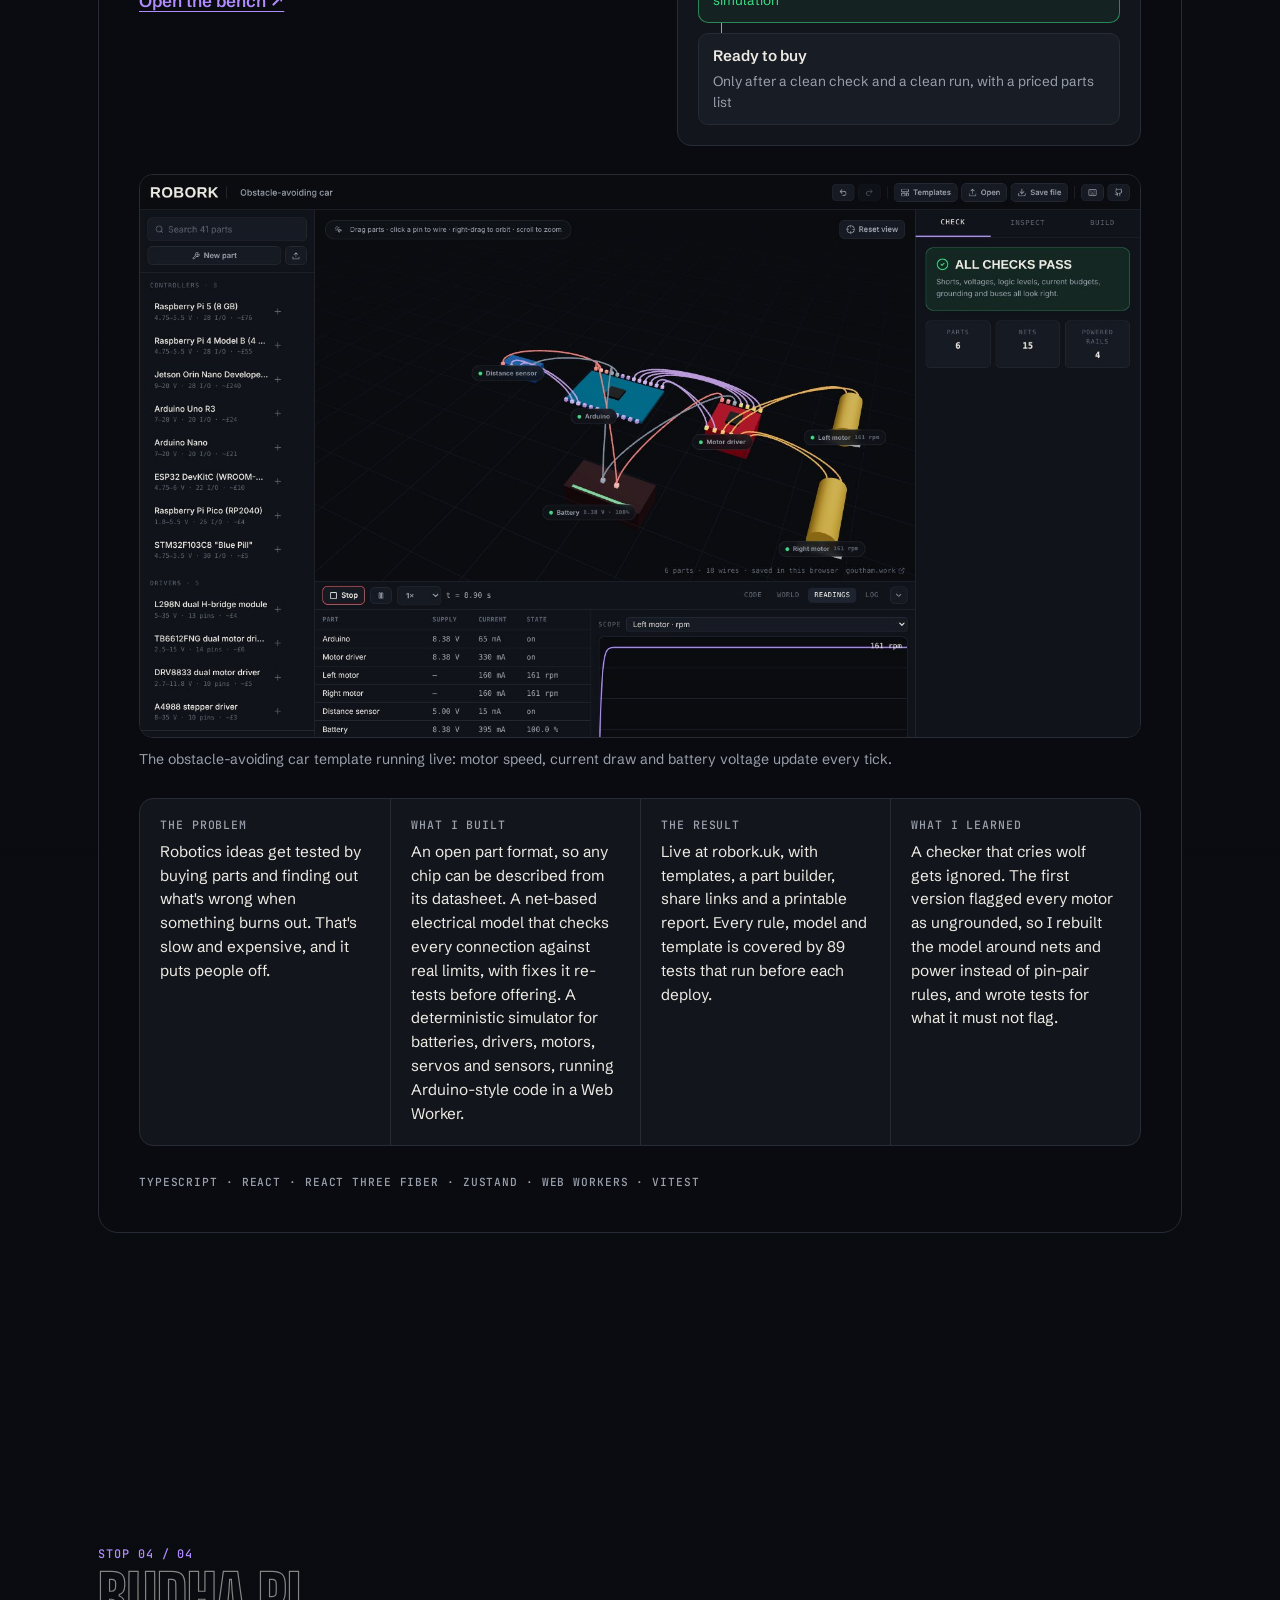
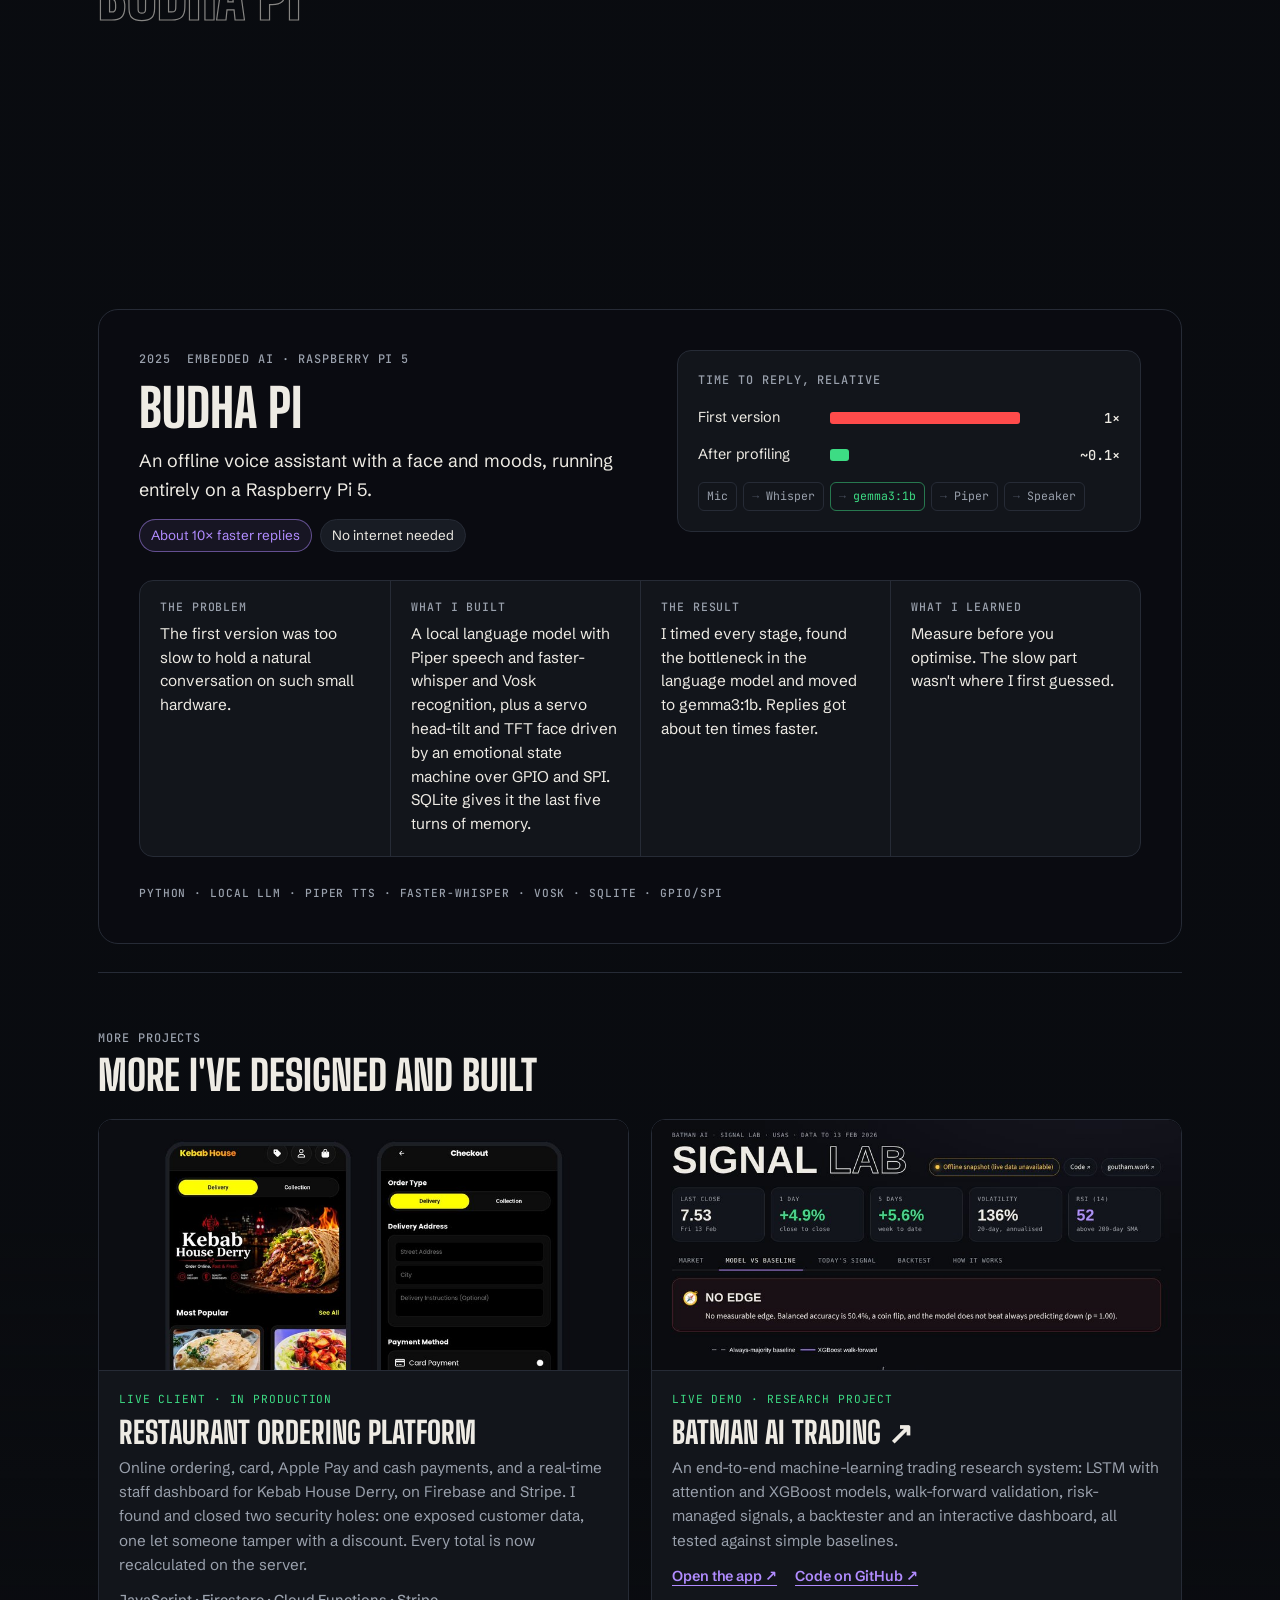
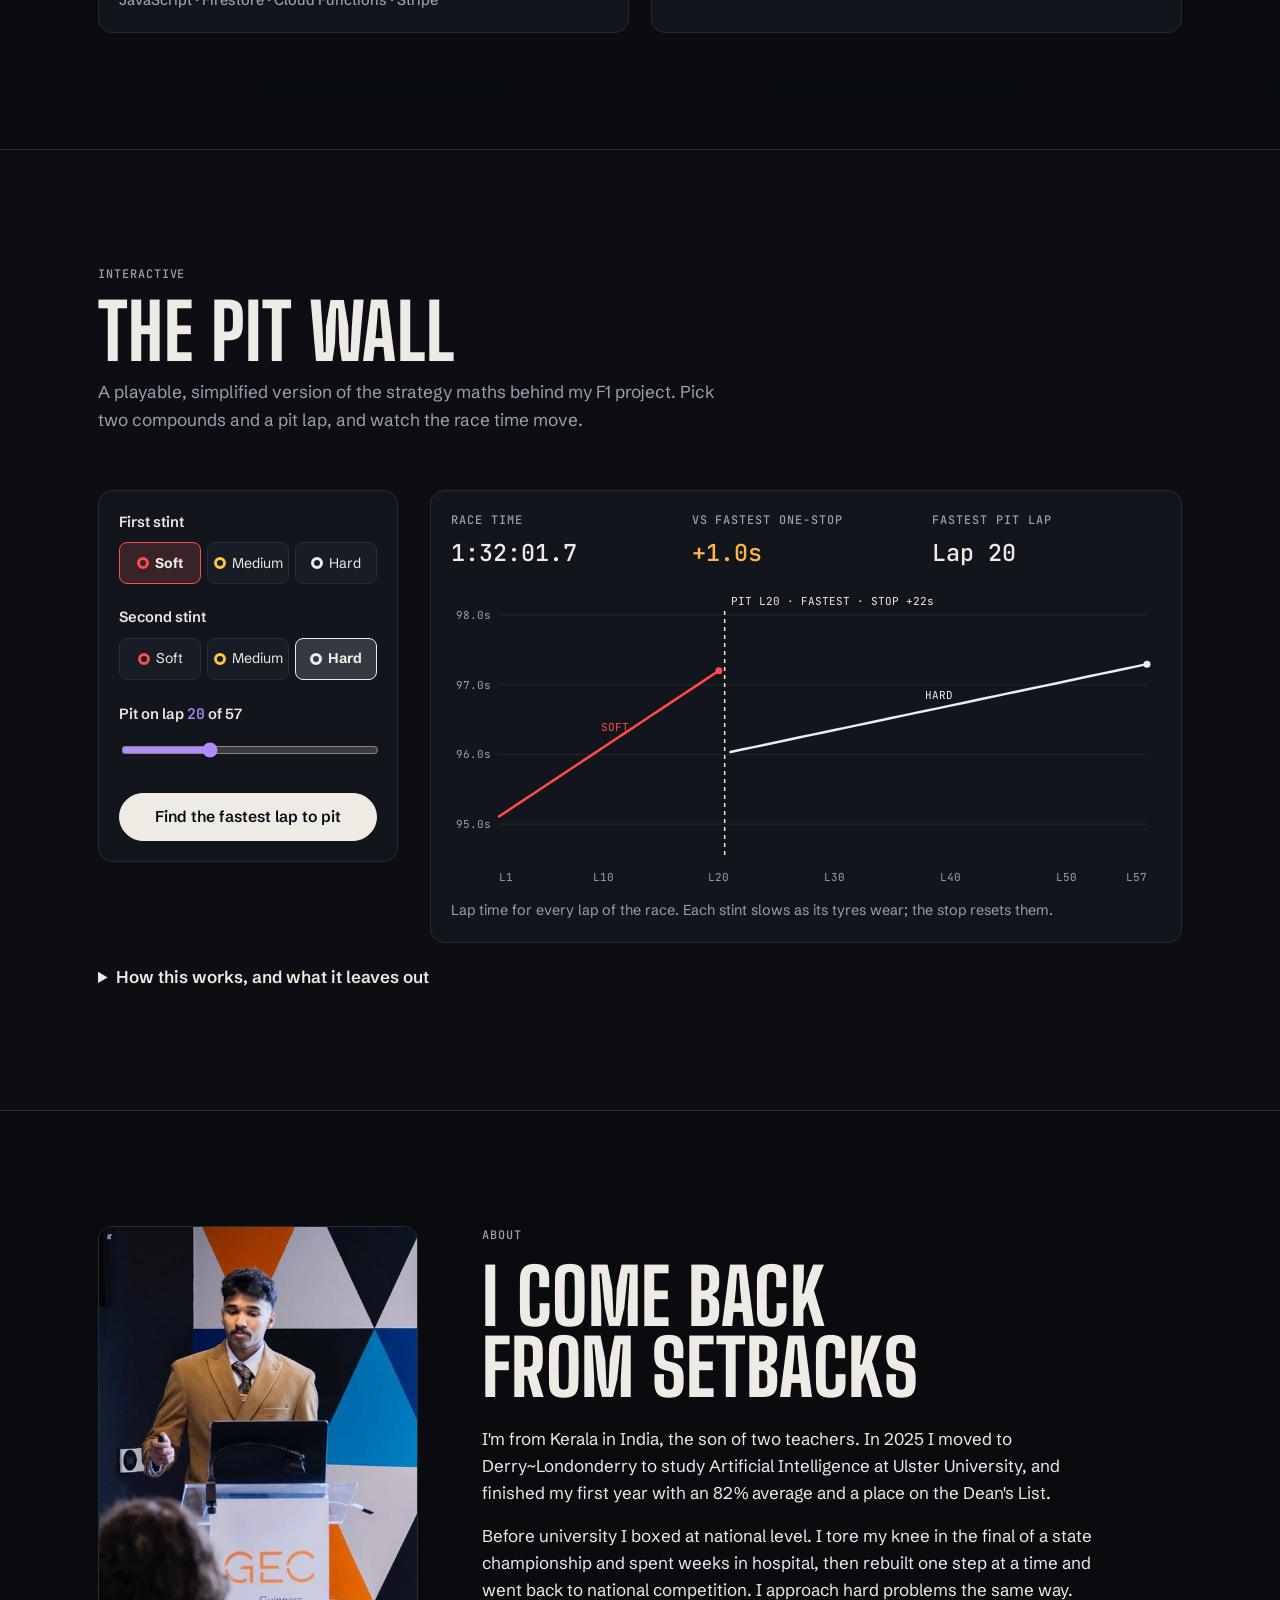
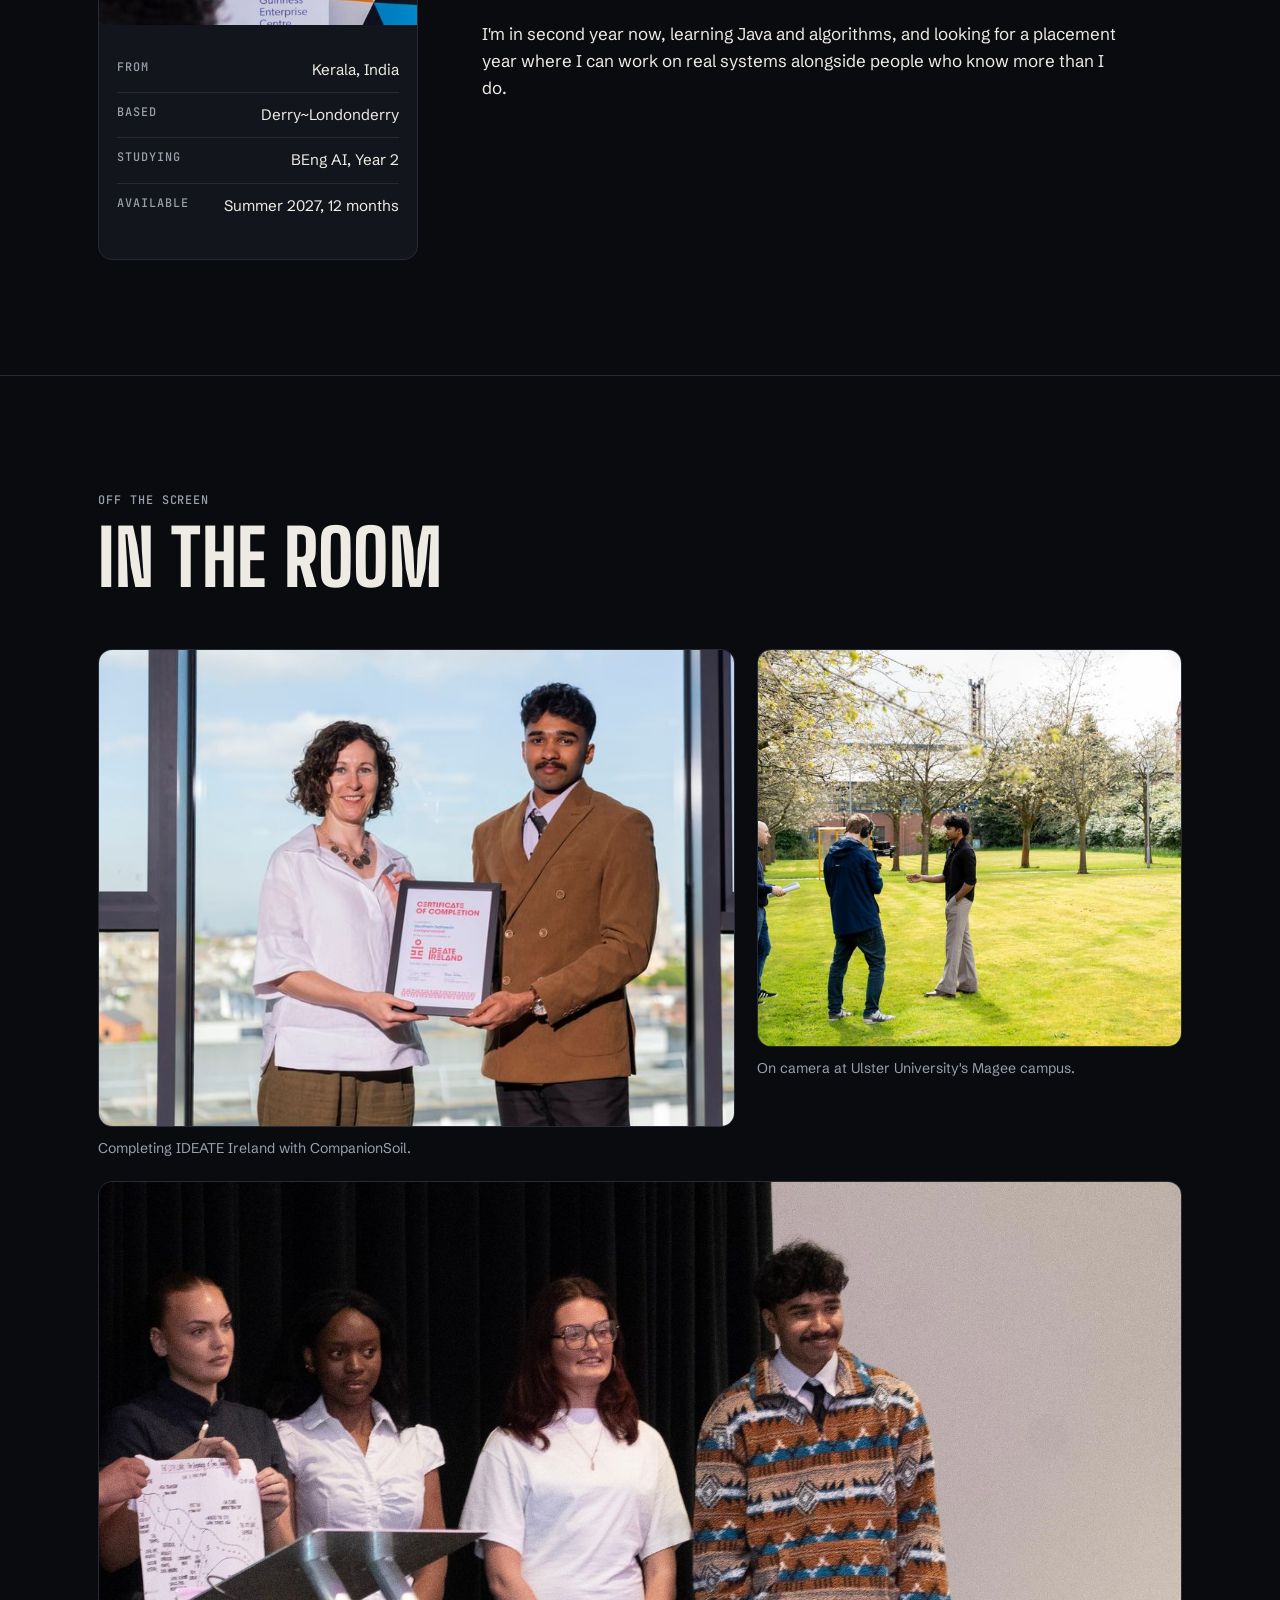
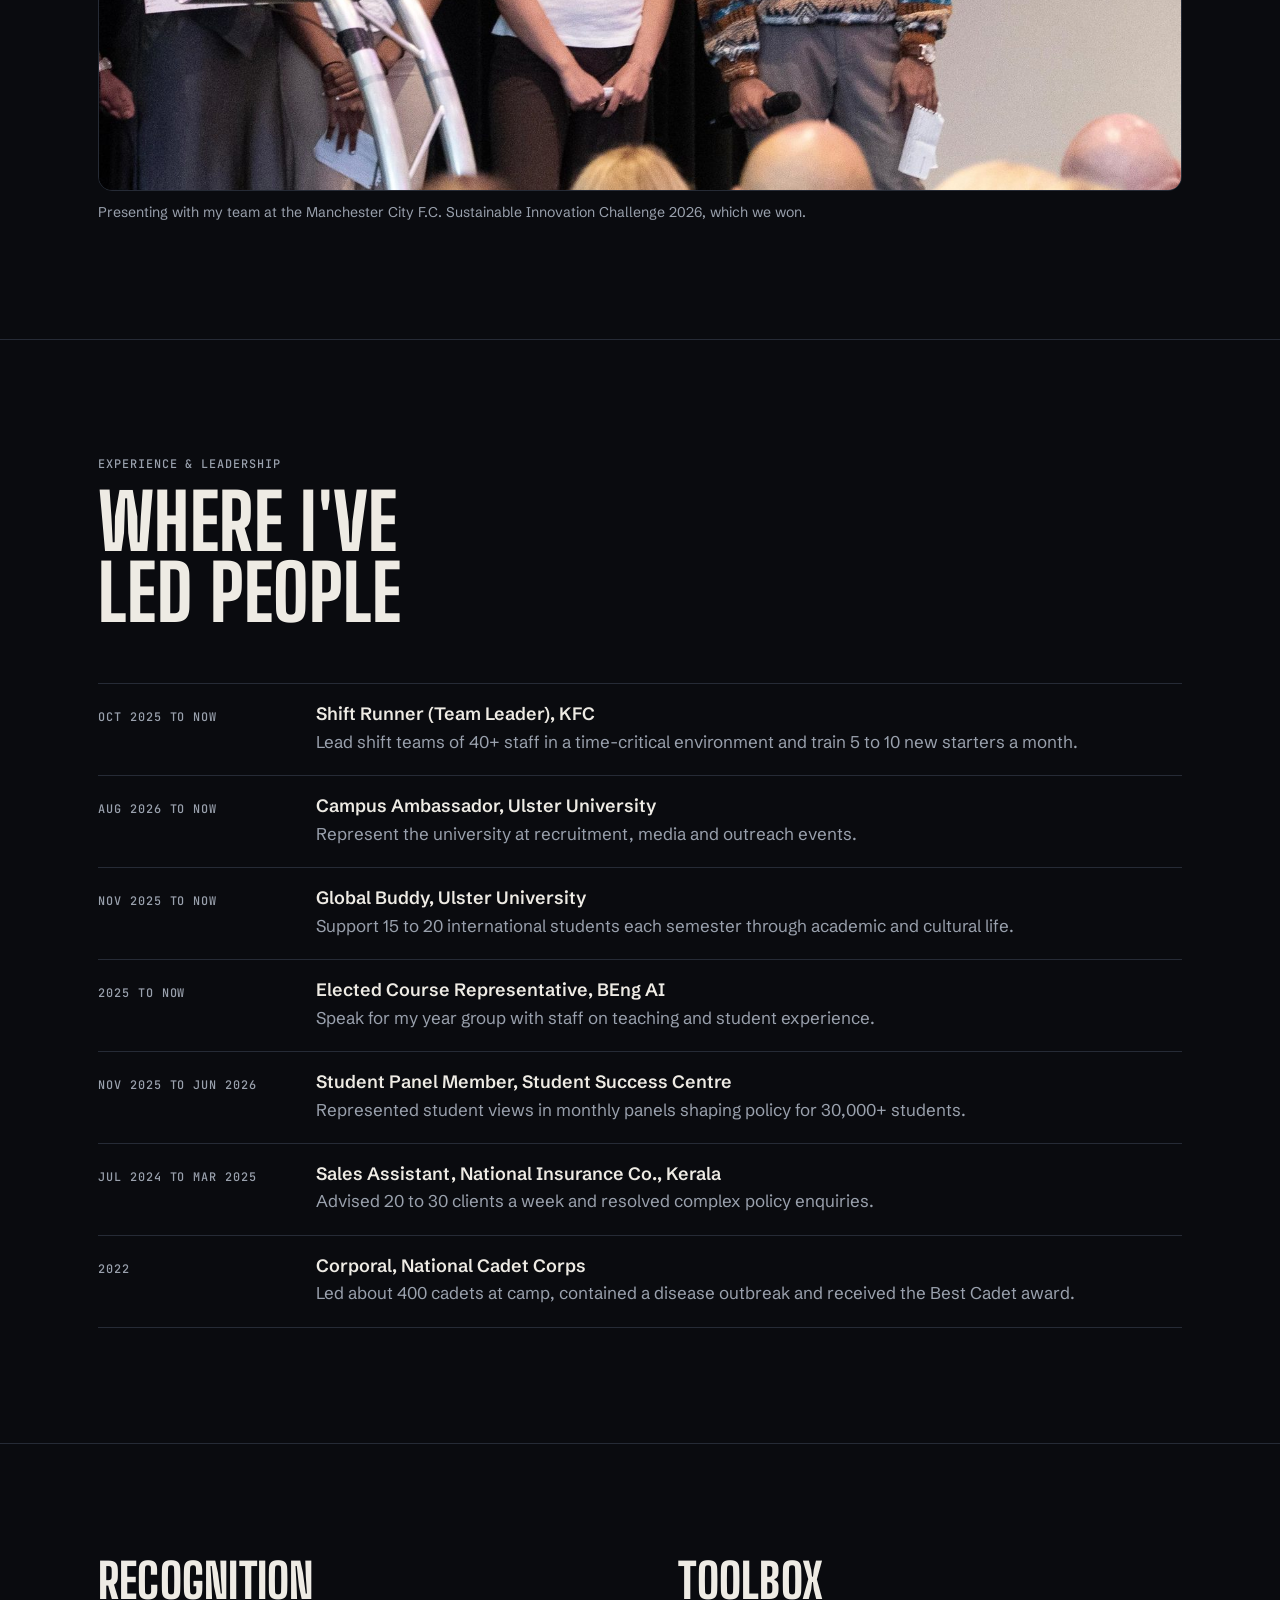
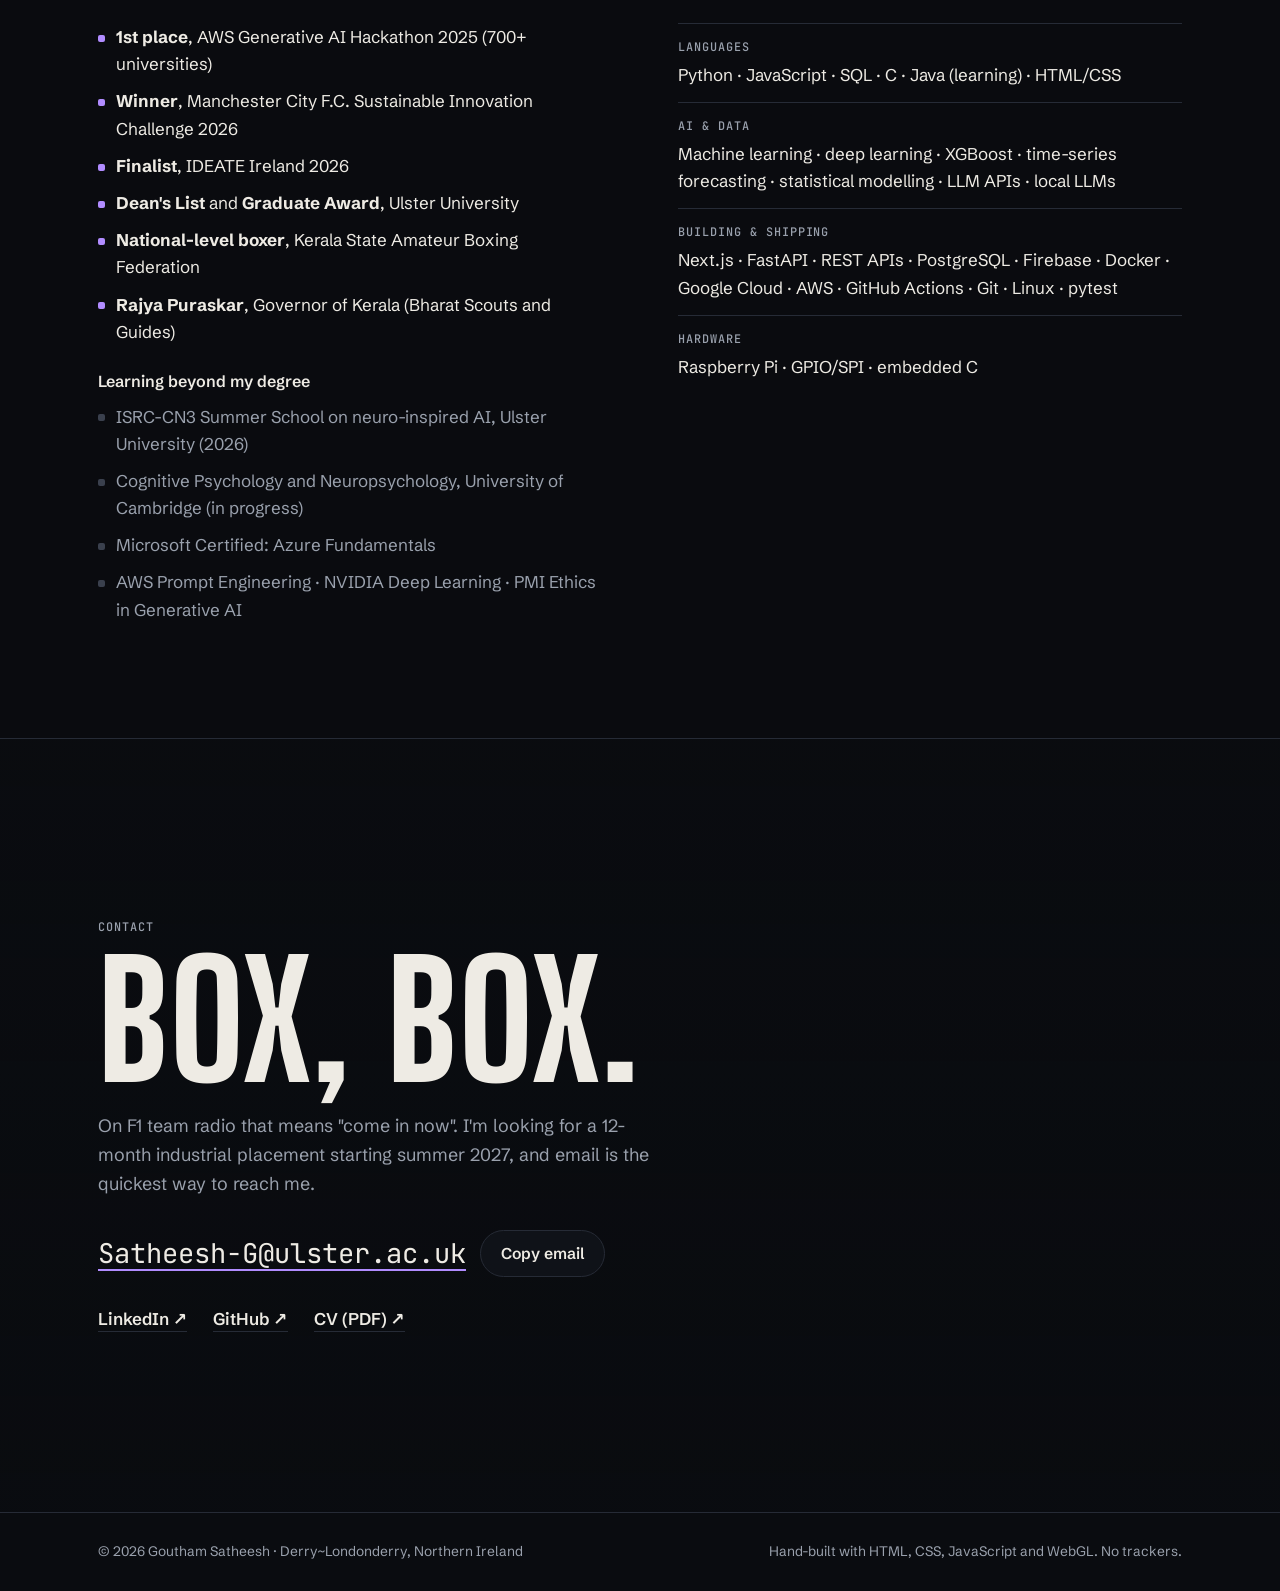
==== commit ec7ed1f3: "Point Robork links to robork.uk and remove the private GitHub link Co-Authored-By: Claude Opus 5.5 <" ====
--- a/index.html
+++ b/index.html
@@ -189,7 +189,7 @@
             <li class="chip">41 real parts, any chip via datasheet</li>
             <li class="chip">89 tests gate every deploy</li>
           </ul>
-          <p class="project__links"><a href="https://robork.goutham.work" target="_blank" rel="noopener">Open the bench <span aria-hidden="true">↗</span></a><a href="https://github.com/GOUTHMNN/robork" target="_blank" rel="noopener">Read the code on GitHub <span aria-hidden="true">↗</span></a></p>
+          <p class="project__links"><a href="https://robork.uk" target="_blank" rel="noopener">Open the bench <span aria-hidden="true">↗</span></a></p>
         </div>
         <figure class="viz viz--flow">
           <figcaption class="viz__title">From idea to "ready to buy"</figcaption>
@@ -207,7 +207,7 @@
         <div class="case">
           <div><h4>The problem</h4><p>Robotics ideas get tested by buying parts and finding out what's wrong when something burns out. That's slow and expensive, and it puts people off.</p></div>
           <div><h4>What I built</h4><p>An open part format, so any chip can be described from its datasheet. A net-based electrical model that checks every connection against real limits, with fixes it re-tests before offering. A deterministic simulator for batteries, drivers, motors, servos and sensors, running Arduino-style code in a Web Worker.</p></div>
-          <div><h4>The result</h4><p>Live at robork.goutham.work, with templates, a part builder, share links and a printable report. Every rule, model and template is covered by 89 tests that run before each deploy.</p></div>
+          <div><h4>The result</h4><p>Live at robork.uk, with templates, a part builder, share links and a printable report. Every rule, model and template is covered by 89 tests that run before each deploy.</p></div>
           <div><h4>What I learned</h4><p>A checker that cries wolf gets ignored. The first version flagged every motor as ungrounded, so I rebuilt the model around nets and power instead of pin-pair rules, and wrote tests for what it must not flag.</p></div>
         </div>
         <p class="tags">TypeScript · React · React Three Fiber · Zustand · Web Workers · Vitest</p>
